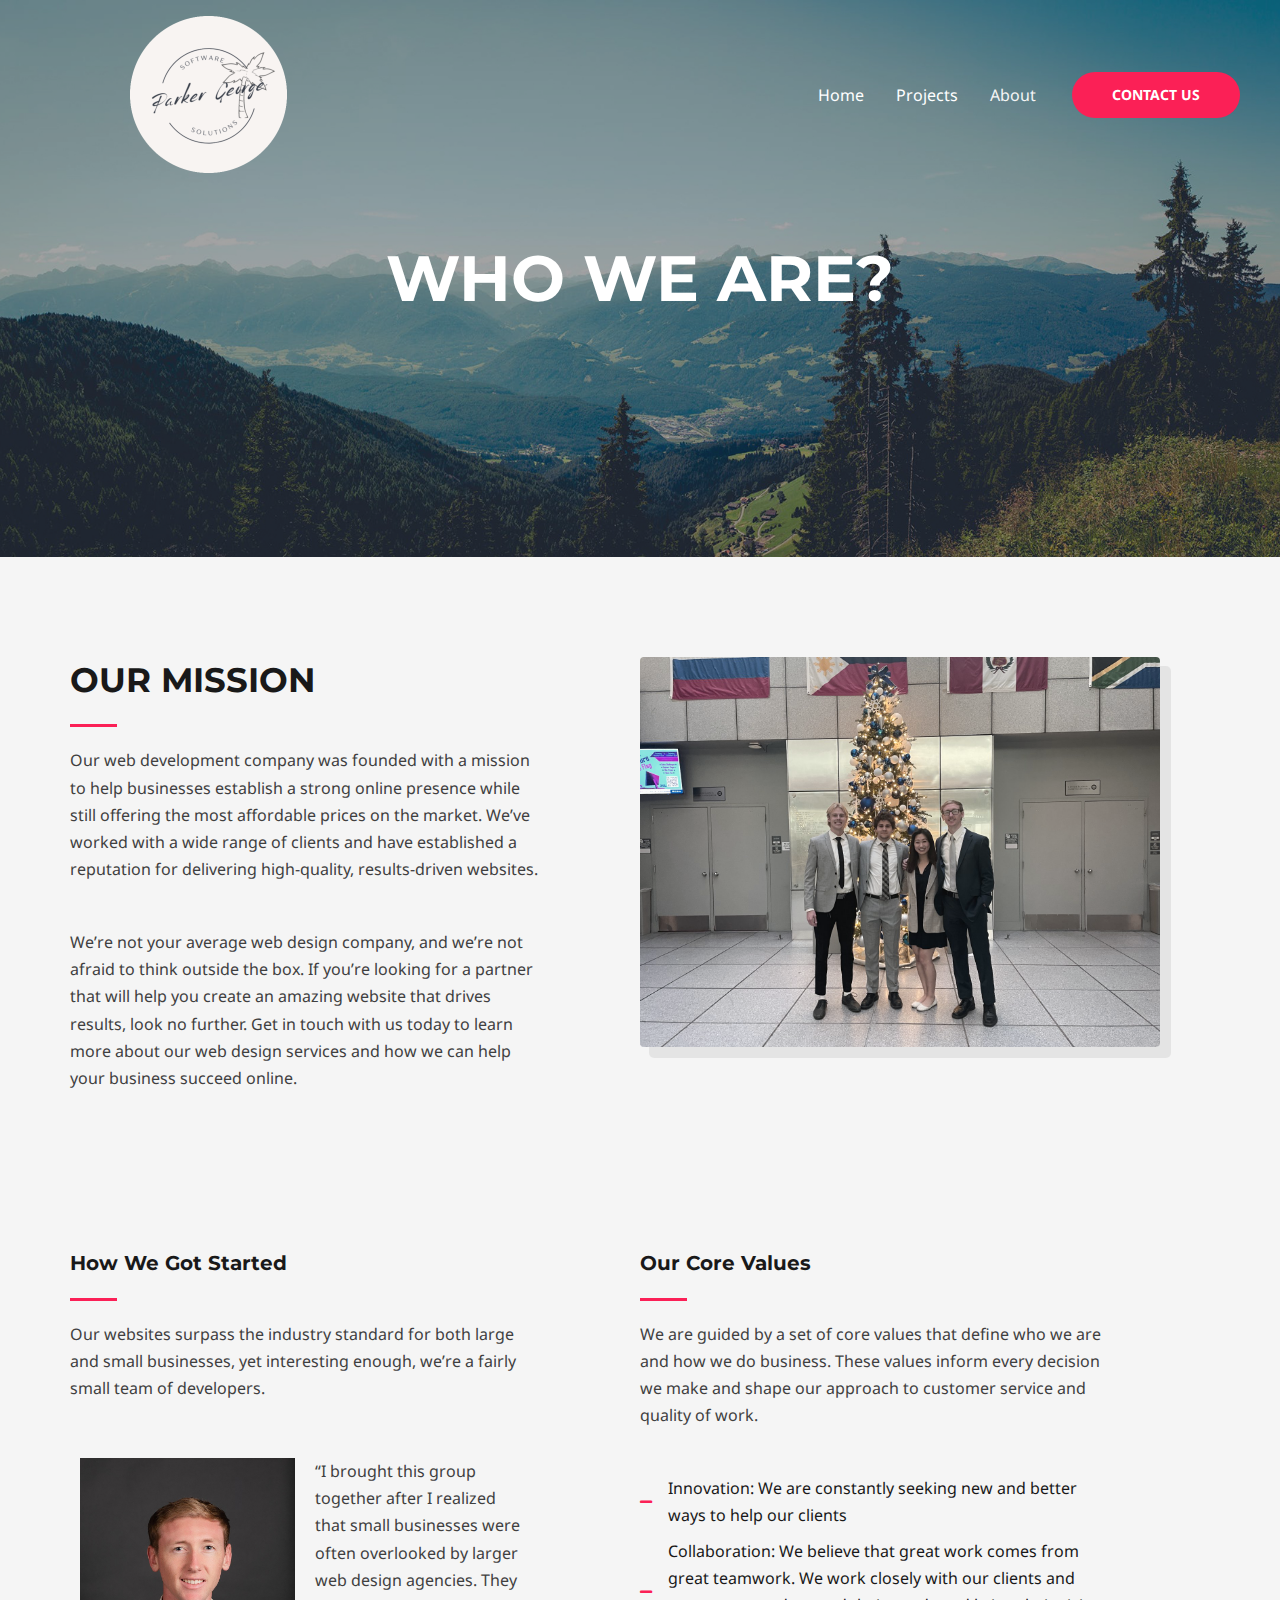
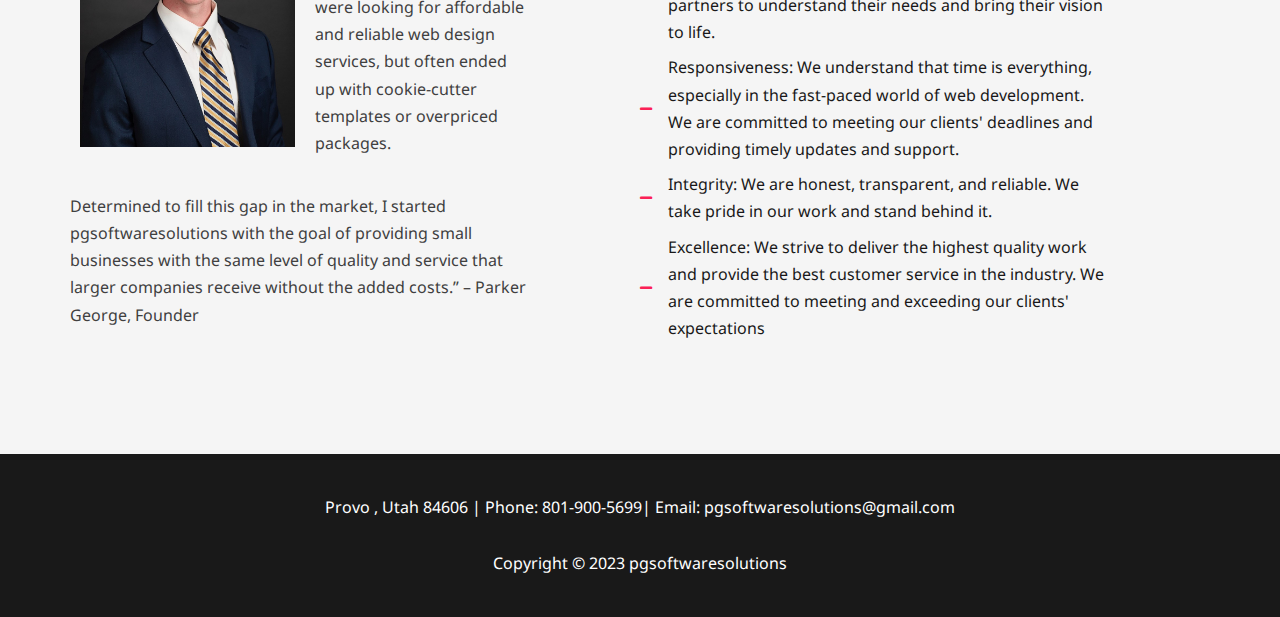
==== about/index.html @ 78add2cd "initial push" ====
<!DOCTYPE html>
<html lang="en-US">
<head>
<meta charset="UTF-8">
<meta name="viewport" content="width=device-width, initial-scale=1">
<link rel="profile" href="https://gmpg.org/xfn/11">

<title>About &#8211; pgsoftwaresolutions</title>
<meta name="robots" content="max-image-preview:large">
<link rel="dns-prefetch" href="//fonts.googleapis.com">
<link rel="alternate" type="application/rss+xml" title="pgsoftwaresolutions &raquo; Feed" href="./../feed/index.html">
<link rel="alternate" type="application/rss+xml" title="pgsoftwaresolutions &raquo; Comments Feed" href="./../comments/feed/index.html">
<script>
window._wpemojiSettings = {"baseUrl":"https:\/\/s.w.org\/images\/core\/emoji\/14.0.0\/72x72\/","ext":".png","svgUrl":"https:\/\/s.w.org\/images\/core\/emoji\/14.0.0\/svg\/","svgExt":".svg","source":{"concatemoji":".\/\/wp-includes\/js\/wp-emoji-release.min.js?ver=6.1.1"}};
/*! This file is auto-generated */
!function(e,a,t){var n,r,o,i=a.createElement("canvas"),p=i.getContext&&i.getContext("2d");function s(e,t){var a=String.fromCharCode,e=(p.clearRect(0,0,i.width,i.height),p.fillText(a.apply(this,e),0,0),i.toDataURL());return p.clearRect(0,0,i.width,i.height),p.fillText(a.apply(this,t),0,0),e===i.toDataURL()}function c(e){var t=a.createElement("script");t.src=e,t.defer=t.type="text/javascript",a.getElementsByTagName("head")[0].appendChild(t)}for(o=Array("flag","emoji"),t.supports={everything:!0,everythingExceptFlag:!0},r=0;r<o.length;r++)t.supports[o[r]]=function(e){if(p&&p.fillText)switch(p.textBaseline="top",p.font="600 32px Arial",e){case"flag":return s([127987,65039,8205,9895,65039],[127987,65039,8203,9895,65039])?!1:!s([55356,56826,55356,56819],[55356,56826,8203,55356,56819])&&!s([55356,57332,56128,56423,56128,56418,56128,56421,56128,56430,56128,56423,56128,56447],[55356,57332,8203,56128,56423,8203,56128,56418,8203,56128,56421,8203,56128,56430,8203,56128,56423,8203,56128,56447]);case"emoji":return!s([129777,127995,8205,129778,127999],[129777,127995,8203,129778,127999])}return!1}(o[r]),t.supports.everything=t.supports.everything&&t.supports[o[r]],"flag"!==o[r]&&(t.supports.everythingExceptFlag=t.supports.everythingExceptFlag&&t.supports[o[r]]);t.supports.everythingExceptFlag=t.supports.everythingExceptFlag&&!t.supports.flag,t.DOMReady=!1,t.readyCallback=function(){t.DOMReady=!0},t.supports.everything||(n=function(){t.readyCallback()},a.addEventListener?(a.addEventListener("DOMContentLoaded",n,!1),e.addEventListener("load",n,!1)):(e.attachEvent("onload",n),a.attachEvent("onreadystatechange",function(){"complete"===a.readyState&&t.readyCallback()})),(e=t.source||{}).concatemoji?c(e.concatemoji):e.wpemoji&&e.twemoji&&(c(e.twemoji),c(e.wpemoji)))}(window,document,window._wpemojiSettings);
</script>
<style>img.wp-smiley,
img.emoji {
	display: inline !important;
	border: none !important;
	box-shadow: none !important;
	height: 1em !important;
	width: 1em !important;
	margin: 0 0.07em !important;
	vertical-align: -0.1em !important;
	background: none !important;
	padding: 0 !important;
}</style>
	<link rel="stylesheet" id="astra-theme-css-css" href="./../wp-content/themes/astra/assets/css/minified/frontend.min.css?ver=4.0.2" media="all">
<style id="astra-theme-css-inline-css">.ast-no-sidebar .entry-content .alignfull {margin-left: calc( -50vw + 50%);margin-right: calc( -50vw + 50%);max-width: 100vw;width: 100vw;}.ast-no-sidebar .entry-content .alignwide {margin-left: calc(-41vw + 50%);margin-right: calc(-41vw + 50%);max-width: unset;width: unset;}.ast-no-sidebar .entry-content .alignfull .alignfull,.ast-no-sidebar .entry-content .alignfull .alignwide,.ast-no-sidebar .entry-content .alignwide .alignfull,.ast-no-sidebar .entry-content .alignwide .alignwide,.ast-no-sidebar .entry-content .wp-block-column .alignfull,.ast-no-sidebar .entry-content .wp-block-column .alignwide{width: 100%;margin-left: auto;margin-right: auto;}.wp-block-gallery,.blocks-gallery-grid {margin: 0;}.wp-block-separator {max-width: 100px;}.wp-block-separator.is-style-wide,.wp-block-separator.is-style-dots {max-width: none;}.entry-content .has-2-columns .wp-block-column:first-child {padding-right: 10px;}.entry-content .has-2-columns .wp-block-column:last-child {padding-left: 10px;}@media (max-width: 782px) {.entry-content .wp-block-columns .wp-block-column {flex-basis: 100%;}.entry-content .has-2-columns .wp-block-column:first-child {padding-right: 0;}.entry-content .has-2-columns .wp-block-column:last-child {padding-left: 0;}}body .entry-content .wp-block-latest-posts {margin-left: 0;}body .entry-content .wp-block-latest-posts li {list-style: none;}.ast-no-sidebar .ast-container .entry-content .wp-block-latest-posts {margin-left: 0;}.ast-header-break-point .entry-content .alignwide {margin-left: auto;margin-right: auto;}.entry-content .blocks-gallery-item img {margin-bottom: auto;}.wp-block-pullquote {border-top: 4px solid #555d66;border-bottom: 4px solid #555d66;color: #40464d;}:root{--ast-container-default-xlg-padding:6.67em;--ast-container-default-lg-padding:5.67em;--ast-container-default-slg-padding:4.34em;--ast-container-default-md-padding:3.34em;--ast-container-default-sm-padding:6.67em;--ast-container-default-xs-padding:2.4em;--ast-container-default-xxs-padding:1.4em;--ast-code-block-background:#EEEEEE;--ast-comment-inputs-background:#FAFAFA;}html{font-size:100%;}a,.page-title{color:var(--ast-global-color-0);}a:hover,a:focus{color:var(--ast-global-color-1);}body,button,input,select,textarea,.ast-button,.ast-custom-button{font-family:'Noto Sans',sans-serif;font-weight:400;font-size:16px;font-size:1rem;line-height:1.7em;}blockquote{color:var(--ast-global-color-3);}h1,.entry-content h1,h2,.entry-content h2,h3,.entry-content h3,h4,.entry-content h4,h5,.entry-content h5,h6,.entry-content h6,.site-title,.site-title a{font-family:'Montserrat',sans-serif;font-weight:700;}.site-title{font-size:22px;font-size:1.375rem;display:none;}header .custom-logo-link img{max-width:157px;}.astra-logo-svg{width:157px;}.site-header .site-description{font-size:15px;font-size:0.9375rem;display:none;}.entry-title{font-size:30px;font-size:1.875rem;}h1,.entry-content h1{font-size:64px;font-size:4rem;font-family:'Montserrat',sans-serif;text-transform:uppercase;}h2,.entry-content h2{font-size:34px;font-size:2.125rem;font-family:'Montserrat',sans-serif;line-height:1.4em;text-transform:uppercase;}h3,.entry-content h3{font-size:24px;font-size:1.5rem;font-family:'Montserrat',sans-serif;}h4,.entry-content h4{font-size:20px;font-size:1.25rem;font-family:'Montserrat',sans-serif;}h5,.entry-content h5{font-size:18px;font-size:1.125rem;font-family:'Montserrat',sans-serif;}h6,.entry-content h6{font-size:15px;font-size:0.9375rem;font-family:'Montserrat',sans-serif;}::selection{background-color:var(--ast-global-color-0);color:#ffffff;}body,h1,.entry-title a,.entry-content h1,h2,.entry-content h2,h3,.entry-content h3,h4,.entry-content h4,h5,.entry-content h5,h6,.entry-content h6{color:var(--ast-global-color-3);}.tagcloud a:hover,.tagcloud a:focus,.tagcloud a.current-item{color:#ffffff;border-color:var(--ast-global-color-0);background-color:var(--ast-global-color-0);}input:focus,input[type="text"]:focus,input[type="email"]:focus,input[type="url"]:focus,input[type="password"]:focus,input[type="reset"]:focus,input[type="search"]:focus,textarea:focus{border-color:var(--ast-global-color-0);}input[type="radio"]:checked,input[type=reset],input[type="checkbox"]:checked,input[type="checkbox"]:hover:checked,input[type="checkbox"]:focus:checked,input[type=range]::-webkit-slider-thumb{border-color:var(--ast-global-color-0);background-color:var(--ast-global-color-0);box-shadow:none;}.site-footer a:hover + .post-count,.site-footer a:focus + .post-count{background:var(--ast-global-color-0);border-color:var(--ast-global-color-0);}.single .nav-links .nav-previous,.single .nav-links .nav-next{color:var(--ast-global-color-0);}.entry-meta,.entry-meta *{line-height:1.45;color:var(--ast-global-color-0);}.entry-meta a:hover,.entry-meta a:hover *,.entry-meta a:focus,.entry-meta a:focus *,.page-links > .page-link,.page-links .page-link:hover,.post-navigation a:hover{color:var(--ast-global-color-1);}#cat option,.secondary .calendar_wrap thead a,.secondary .calendar_wrap thead a:visited{color:var(--ast-global-color-0);}.secondary .calendar_wrap #today,.ast-progress-val span{background:var(--ast-global-color-0);}.secondary a:hover + .post-count,.secondary a:focus + .post-count{background:var(--ast-global-color-0);border-color:var(--ast-global-color-0);}.calendar_wrap #today > a{color:#ffffff;}.page-links .page-link,.single .post-navigation a{color:var(--ast-global-color-0);}.widget-title{font-size:22px;font-size:1.375rem;color:var(--ast-global-color-3);}.site-logo-img img{ transition:all 0.2s linear;}.ast-page-builder-template .hentry {margin: 0;}.ast-page-builder-template .site-content > .ast-container {max-width: 100%;padding: 0;}.ast-page-builder-template .site-content #primary {padding: 0;margin: 0;}.ast-page-builder-template .no-results {text-align: center;margin: 4em auto;}.ast-page-builder-template .ast-pagination {padding: 2em;}.ast-page-builder-template .entry-header.ast-no-title.ast-no-thumbnail {margin-top: 0;}.ast-page-builder-template .entry-header.ast-header-without-markup {margin-top: 0;margin-bottom: 0;}.ast-page-builder-template .entry-header.ast-no-title.ast-no-meta {margin-bottom: 0;}.ast-page-builder-template.single .post-navigation {padding-bottom: 2em;}.ast-page-builder-template.single-post .site-content > .ast-container {max-width: 100%;}.ast-page-builder-template .entry-header {margin-top: 4em;margin-left: auto;margin-right: auto;padding-left: 20px;padding-right: 20px;}.single.ast-page-builder-template .entry-header {padding-left: 20px;padding-right: 20px;}.ast-page-builder-template .ast-archive-description {margin: 4em auto 0;padding-left: 20px;padding-right: 20px;}.ast-page-builder-template.ast-no-sidebar .entry-content .alignwide {margin-left: 0;margin-right: 0;}@media (max-width:921px){#ast-desktop-header{display:none;}}@media (min-width:921px){#ast-mobile-header{display:none;}}.wp-block-buttons.aligncenter{justify-content:center;}@media (max-width:782px){.entry-content .wp-block-columns .wp-block-column{margin-left:0px;}}.wp-block-image.aligncenter{margin-left:auto;margin-right:auto;}.wp-block-table.aligncenter{margin-left:auto;margin-right:auto;}@media (max-width:921px){.ast-separate-container #primary,.ast-separate-container #secondary{padding:1.5em 0;}#primary,#secondary{padding:1.5em 0;margin:0;}.ast-left-sidebar #content > .ast-container{display:flex;flex-direction:column-reverse;width:100%;}.ast-separate-container .ast-article-post,.ast-separate-container .ast-article-single{padding:1.5em 2.14em;}.ast-author-box img.avatar{margin:20px 0 0 0;}}@media (min-width:922px){.ast-separate-container.ast-right-sidebar #primary,.ast-separate-container.ast-left-sidebar #primary{border:0;}.search-no-results.ast-separate-container #primary{margin-bottom:4em;}}.elementor-button-wrapper .elementor-button{border-style:solid;text-decoration:none;border-top-width:0;border-right-width:0;border-left-width:0;border-bottom-width:0;}body .elementor-button.elementor-size-sm,body .elementor-button.elementor-size-xs,body .elementor-button.elementor-size-md,body .elementor-button.elementor-size-lg,body .elementor-button.elementor-size-xl,body .elementor-button{border-radius:30px;padding-top:17px;padding-right:40px;padding-bottom:17px;padding-left:40px;}.elementor-button-wrapper .elementor-button{border-color:var(--ast-global-color-0);background-color:var(--ast-global-color-0);}.elementor-button-wrapper .elementor-button:hover,.elementor-button-wrapper .elementor-button:focus{color:#ffffff;background-color:var(--ast-global-color-1);border-color:var(--ast-global-color-1);}.wp-block-button .wp-block-button__link ,.elementor-button-wrapper .elementor-button,.elementor-button-wrapper .elementor-button:visited{color:#ffffff;}.elementor-button-wrapper .elementor-button{font-weight:700;font-size:14px;font-size:0.875rem;line-height:1em;text-transform:uppercase;}body .elementor-button.elementor-size-sm,body .elementor-button.elementor-size-xs,body .elementor-button.elementor-size-md,body .elementor-button.elementor-size-lg,body .elementor-button.elementor-size-xl,body .elementor-button{font-size:14px;font-size:0.875rem;}.wp-block-button .wp-block-button__link:hover,.wp-block-button .wp-block-button__link:focus{color:#ffffff;background-color:var(--ast-global-color-1);border-color:var(--ast-global-color-1);}.elementor-widget-heading h2.elementor-heading-title{line-height:1.4em;}.wp-block-button .wp-block-button__link{border-top-width:0;border-right-width:0;border-left-width:0;border-bottom-width:0;border-color:var(--ast-global-color-0);background-color:var(--ast-global-color-0);color:#ffffff;font-family:inherit;font-weight:700;line-height:1em;text-transform:uppercase;font-size:14px;font-size:0.875rem;border-radius:30px;padding-top:17px;padding-right:40px;padding-bottom:17px;padding-left:40px;}.menu-toggle,button,.ast-button,.ast-custom-button,.button,input#submit,input[type="button"],input[type="submit"],input[type="reset"]{border-style:solid;border-top-width:0;border-right-width:0;border-left-width:0;border-bottom-width:0;color:#ffffff;border-color:var(--ast-global-color-0);background-color:var(--ast-global-color-0);border-radius:30px;padding-top:17px;padding-right:40px;padding-bottom:17px;padding-left:40px;font-family:inherit;font-weight:700;font-size:14px;font-size:0.875rem;line-height:1em;text-transform:uppercase;}button:focus,.menu-toggle:hover,button:hover,.ast-button:hover,.ast-custom-button:hover .button:hover,.ast-custom-button:hover ,input[type=reset]:hover,input[type=reset]:focus,input#submit:hover,input#submit:focus,input[type="button"]:hover,input[type="button"]:focus,input[type="submit"]:hover,input[type="submit"]:focus{color:#ffffff;background-color:var(--ast-global-color-1);border-color:var(--ast-global-color-1);}@media (min-width:544px){.ast-container{max-width:100%;}}@media (max-width:544px){.ast-separate-container .ast-article-post,.ast-separate-container .ast-article-single,.ast-separate-container .comments-title,.ast-separate-container .ast-archive-description{padding:1.5em 1em;}.ast-separate-container #content .ast-container{padding-left:0.54em;padding-right:0.54em;}.ast-separate-container .ast-comment-list li.depth-1{padding:1.5em 1em;margin-bottom:1.5em;}.ast-separate-container .ast-comment-list .bypostauthor{padding:.5em;}.ast-search-menu-icon.ast-dropdown-active .search-field{width:170px;}}@media (max-width:921px){.ast-mobile-header-stack .main-header-bar .ast-search-menu-icon{display:inline-block;}.ast-header-break-point.ast-header-custom-item-outside .ast-mobile-header-stack .main-header-bar .ast-search-icon{margin:0;}.ast-comment-avatar-wrap img{max-width:2.5em;}.ast-separate-container .ast-comment-list li.depth-1{padding:1.5em 2.14em;}.ast-separate-container .comment-respond{padding:2em 2.14em;}.ast-comment-meta{padding:0 1.8888em 1.3333em;}}body,.ast-separate-container{background-color:var(--ast-global-color-4);;background-image:none;;}.ast-no-sidebar.ast-separate-container .entry-content .alignfull {margin-left: -6.67em;margin-right: -6.67em;width: auto;}@media (max-width: 1200px) {.ast-no-sidebar.ast-separate-container .entry-content .alignfull {margin-left: -2.4em;margin-right: -2.4em;}}@media (max-width: 768px) {.ast-no-sidebar.ast-separate-container .entry-content .alignfull {margin-left: -2.14em;margin-right: -2.14em;}}@media (max-width: 544px) {.ast-no-sidebar.ast-separate-container .entry-content .alignfull {margin-left: -1em;margin-right: -1em;}}.ast-no-sidebar.ast-separate-container .entry-content .alignwide {margin-left: -20px;margin-right: -20px;}.ast-no-sidebar.ast-separate-container .entry-content .wp-block-column .alignfull,.ast-no-sidebar.ast-separate-container .entry-content .wp-block-column .alignwide {margin-left: auto;margin-right: auto;width: 100%;}@media (max-width:921px){.site-title{display:none;}.site-header .site-description{display:none;}.entry-title{font-size:30px;}h1,.entry-content h1{font-size:44px;}h2,.entry-content h2{font-size:32px;}h3,.entry-content h3{font-size:20px;}.astra-logo-svg{width:100px;}header .custom-logo-link img,.ast-header-break-point .site-logo-img .custom-mobile-logo-link img{max-width:100px;}}@media (max-width:544px){.widget-title{font-size:21px;font-size:1.4rem;}body,button,input,select,textarea,.ast-button,.ast-custom-button{font-size:15px;font-size:0.9375rem;}#secondary,#secondary button,#secondary input,#secondary select,#secondary textarea{font-size:15px;font-size:0.9375rem;}.site-title{font-size:20px;font-size:1.25rem;display:none;}.site-header .site-description{font-size:14px;font-size:0.875rem;display:none;}.entry-title{font-size:30px;}h1,.entry-content h1{font-size:30px;}h2,.entry-content h2{font-size:24px;}h3,.entry-content h3{font-size:20px;}h4,.entry-content h4{font-size:19px;font-size:1.1875rem;}h5,.entry-content h5{font-size:16px;font-size:1rem;}h6,.entry-content h6{font-size:15px;font-size:0.9375rem;}header .custom-logo-link img,.ast-header-break-point .site-branding img,.ast-header-break-point .custom-logo-link img{max-width:60px;}.astra-logo-svg{width:60px;}.ast-header-break-point .site-logo-img .custom-mobile-logo-link img{max-width:60px;}}@media (max-width:921px){html{font-size:91.2%;}}@media (max-width:544px){html{font-size:100%;}}@media (min-width:922px){.ast-container{max-width:1240px;}}@font-face {font-family: "Astra";src: url(./../wp-content/themes/astra/assets/fonts/astra.woff) format("woff"),url(./../wp-content/themes/astra/assets/fonts/astra.ttf) format("truetype"),url(./../wp-content/themes/astra/assets/fonts/astra.svg#astra) format("svg");font-weight: normal;font-style: normal;font-display: fallback;}@media (min-width:922px){.main-header-menu .sub-menu .menu-item.ast-left-align-sub-menu:hover > .sub-menu,.main-header-menu .sub-menu .menu-item.ast-left-align-sub-menu.focus > .sub-menu{margin-left:-0px;}}.ast-theme-transparent-header [data-section="section-header-mobile-trigger"] .ast-button-wrap .ast-mobile-menu-trigger-fill,.ast-theme-transparent-header [data-section="section-header-mobile-trigger"] .ast-button-wrap .ast-mobile-menu-trigger-minimal{border:none;}.astra-icon-down_arrow::after {content: "\e900";font-family: Astra;}.astra-icon-close::after {content: "\e5cd";font-family: Astra;}.astra-icon-drag_handle::after {content: "\e25d";font-family: Astra;}.astra-icon-format_align_justify::after {content: "\e235";font-family: Astra;}.astra-icon-menu::after {content: "\e5d2";font-family: Astra;}.astra-icon-reorder::after {content: "\e8fe";font-family: Astra;}.astra-icon-search::after {content: "\e8b6";font-family: Astra;}.astra-icon-zoom_in::after {content: "\e56b";font-family: Astra;}.astra-icon-check-circle::after {content: "\e901";font-family: Astra;}.astra-icon-shopping-cart::after {content: "\f07a";font-family: Astra;}.astra-icon-shopping-bag::after {content: "\f290";font-family: Astra;}.astra-icon-shopping-basket::after {content: "\f291";font-family: Astra;}.astra-icon-circle-o::after {content: "\e903";font-family: Astra;}.astra-icon-certificate::after {content: "\e902";font-family: Astra;}blockquote {padding: 1.2em;}:root .has-ast-global-color-0-color{color:var(--ast-global-color-0);}:root .has-ast-global-color-0-background-color{background-color:var(--ast-global-color-0);}:root .wp-block-button .has-ast-global-color-0-color{color:var(--ast-global-color-0);}:root .wp-block-button .has-ast-global-color-0-background-color{background-color:var(--ast-global-color-0);}:root .has-ast-global-color-1-color{color:var(--ast-global-color-1);}:root .has-ast-global-color-1-background-color{background-color:var(--ast-global-color-1);}:root .wp-block-button .has-ast-global-color-1-color{color:var(--ast-global-color-1);}:root .wp-block-button .has-ast-global-color-1-background-color{background-color:var(--ast-global-color-1);}:root .has-ast-global-color-2-color{color:var(--ast-global-color-2);}:root .has-ast-global-color-2-background-color{background-color:var(--ast-global-color-2);}:root .wp-block-button .has-ast-global-color-2-color{color:var(--ast-global-color-2);}:root .wp-block-button .has-ast-global-color-2-background-color{background-color:var(--ast-global-color-2);}:root .has-ast-global-color-3-color{color:var(--ast-global-color-3);}:root .has-ast-global-color-3-background-color{background-color:var(--ast-global-color-3);}:root .wp-block-button .has-ast-global-color-3-color{color:var(--ast-global-color-3);}:root .wp-block-button .has-ast-global-color-3-background-color{background-color:var(--ast-global-color-3);}:root .has-ast-global-color-4-color{color:var(--ast-global-color-4);}:root .has-ast-global-color-4-background-color{background-color:var(--ast-global-color-4);}:root .wp-block-button .has-ast-global-color-4-color{color:var(--ast-global-color-4);}:root .wp-block-button .has-ast-global-color-4-background-color{background-color:var(--ast-global-color-4);}:root .has-ast-global-color-5-color{color:var(--ast-global-color-5);}:root .has-ast-global-color-5-background-color{background-color:var(--ast-global-color-5);}:root .wp-block-button .has-ast-global-color-5-color{color:var(--ast-global-color-5);}:root .wp-block-button .has-ast-global-color-5-background-color{background-color:var(--ast-global-color-5);}:root .has-ast-global-color-6-color{color:var(--ast-global-color-6);}:root .has-ast-global-color-6-background-color{background-color:var(--ast-global-color-6);}:root .wp-block-button .has-ast-global-color-6-color{color:var(--ast-global-color-6);}:root .wp-block-button .has-ast-global-color-6-background-color{background-color:var(--ast-global-color-6);}:root .has-ast-global-color-7-color{color:var(--ast-global-color-7);}:root .has-ast-global-color-7-background-color{background-color:var(--ast-global-color-7);}:root .wp-block-button .has-ast-global-color-7-color{color:var(--ast-global-color-7);}:root .wp-block-button .has-ast-global-color-7-background-color{background-color:var(--ast-global-color-7);}:root .has-ast-global-color-8-color{color:var(--ast-global-color-8);}:root .has-ast-global-color-8-background-color{background-color:var(--ast-global-color-8);}:root .wp-block-button .has-ast-global-color-8-color{color:var(--ast-global-color-8);}:root .wp-block-button .has-ast-global-color-8-background-color{background-color:var(--ast-global-color-8);}:root{--ast-global-color-0:#fb2056;--ast-global-color-1:#da1c4b;--ast-global-color-2:#191919;--ast-global-color-3:#404040;--ast-global-color-4:#f5f5f5;--ast-global-color-5:#ffffff;--ast-global-color-6:#ececec;--ast-global-color-7:#313131;--ast-global-color-8:#000000;}:root {--ast-border-color : #dddddd;}.ast-single-entry-banner {-js-display: flex;display: flex;flex-direction: column;justify-content: center;text-align: center;position: relative;background: #eeeeee;}.ast-single-entry-banner[data-banner-layout="layout-1"] {max-width: 1200px;background: inherit;padding: 20px 0;}.ast-single-entry-banner[data-banner-width-type="custom"] {margin: 0 auto;width: 100%;}.ast-single-entry-banner + .site-content .entry-header {margin-bottom: 0;}header.entry-header .entry-title{font-size:30px;font-size:1.875rem;}header.entry-header > *:not(:last-child){margin-bottom:10px;}.ast-archive-entry-banner {-js-display: flex;display: flex;flex-direction: column;justify-content: center;text-align: center;position: relative;background: #eeeeee;}.ast-archive-entry-banner[data-banner-width-type="custom"] {margin: 0 auto;width: 100%;}.ast-archive-entry-banner[data-banner-layout="layout-1"] {background: inherit;padding: 20px 0;text-align: left;}body.archive .ast-archive-description{max-width:1200px;width:100%;text-align:left;padding-top:3em;padding-right:3em;padding-bottom:3em;padding-left:3em;}body.archive .ast-archive-description .ast-archive-title,body.archive .ast-archive-description .ast-archive-title *{font-size:40px;font-size:2.5rem;}body.archive .ast-archive-description > *:not(:last-child){margin-bottom:10px;}@media (max-width:921px){body.archive .ast-archive-description{text-align:left;}}@media (max-width:544px){body.archive .ast-archive-description{text-align:left;}}.ast-theme-transparent-header #masthead .site-logo-img .transparent-custom-logo .astra-logo-svg{width:120px;}.ast-theme-transparent-header #masthead .site-logo-img .transparent-custom-logo img{ max-width:120px;}@media (max-width:921px){.ast-theme-transparent-header #masthead .site-logo-img .transparent-custom-logo .astra-logo-svg{width:120px;}.ast-theme-transparent-header #masthead .site-logo-img .transparent-custom-logo img{ max-width:120px;}}@media (max-width:543px){.ast-theme-transparent-header #masthead .site-logo-img .transparent-custom-logo .astra-logo-svg{width:100px;}.ast-theme-transparent-header #masthead .site-logo-img .transparent-custom-logo img{ max-width:100px;}}@media (min-width:921px){.ast-theme-transparent-header #masthead{position:absolute;left:0;right:0;}.ast-theme-transparent-header .main-header-bar,.ast-theme-transparent-header.ast-header-break-point .main-header-bar{background:none;}body.elementor-editor-active.ast-theme-transparent-header #masthead,.fl-builder-edit .ast-theme-transparent-header #masthead,body.vc_editor.ast-theme-transparent-header #masthead,body.brz-ed.ast-theme-transparent-header #masthead{z-index:0;}.ast-header-break-point.ast-replace-site-logo-transparent.ast-theme-transparent-header .custom-mobile-logo-link{display:none;}.ast-header-break-point.ast-replace-site-logo-transparent.ast-theme-transparent-header .transparent-custom-logo{display:inline-block;}.ast-theme-transparent-header .ast-above-header,.ast-theme-transparent-header .ast-above-header.ast-above-header-bar{background-image:none;background-color:transparent;}.ast-theme-transparent-header .ast-below-header{background-image:none;background-color:transparent;}}.ast-theme-transparent-header .site-title a,.ast-theme-transparent-header .site-title a:focus,.ast-theme-transparent-header .site-title a:hover,.ast-theme-transparent-header .site-title a:visited{color:var(--ast-global-color-4);}.ast-theme-transparent-header .site-header .site-description{color:var(--ast-global-color-4);}.ast-theme-transparent-header .ast-builder-menu .main-header-menu,.ast-theme-transparent-header .ast-builder-menu .main-header-menu .sub-menu,.ast-theme-transparent-header .ast-builder-menu .main-header-menu,.ast-theme-transparent-header.ast-header-break-point .ast-builder-menu .main-header-bar-wrap .main-header-menu,.ast-flyout-menu-enable.ast-header-break-point.ast-theme-transparent-header .main-header-bar-navigation .site-navigation,.ast-fullscreen-menu-enable.ast-header-break-point.ast-theme-transparent-header .main-header-bar-navigation .site-navigation,.ast-flyout-above-menu-enable.ast-header-break-point.ast-theme-transparent-header .ast-above-header-navigation-wrap .ast-above-header-navigation,.ast-flyout-below-menu-enable.ast-header-break-point.ast-theme-transparent-header .ast-below-header-navigation-wrap .ast-below-header-actual-nav,.ast-fullscreen-above-menu-enable.ast-header-break-point.ast-theme-transparent-header .ast-above-header-navigation-wrap,.ast-fullscreen-below-menu-enable.ast-header-break-point.ast-theme-transparent-header .ast-below-header-navigation-wrap,.ast-theme-transparent-header .main-header-menu .menu-link{background-color:rgba(255,255,255,0);}.ast-theme-transparent-header .ast-builder-menu .main-header-menu,.ast-theme-transparent-header .ast-builder-menu .main-header-menu .menu-link,.ast-theme-transparent-header [CLASS*="ast-builder-menu-"] .main-header-menu .menu-item > .menu-link,.ast-theme-transparent-header .ast-masthead-custom-menu-items,.ast-theme-transparent-header .ast-masthead-custom-menu-items a,.ast-theme-transparent-header .ast-builder-menu .main-header-menu .menu-item > .ast-menu-toggle,.ast-theme-transparent-header .ast-builder-menu .main-header-menu .menu-item > .ast-menu-toggle,.ast-theme-transparent-header .ast-above-header-navigation a,.ast-header-break-point.ast-theme-transparent-header .ast-above-header-navigation a,.ast-header-break-point.ast-theme-transparent-header .ast-above-header-navigation > ul.ast-above-header-menu > .menu-item-has-children:not(.current-menu-item) > .ast-menu-toggle,.ast-theme-transparent-header .ast-below-header-menu,.ast-theme-transparent-header .ast-below-header-menu a,.ast-header-break-point.ast-theme-transparent-header .ast-below-header-menu a,.ast-header-break-point.ast-theme-transparent-header .ast-below-header-menu,.ast-theme-transparent-header .main-header-menu .menu-link{color:var(--ast-global-color-5);}.ast-theme-transparent-header .ast-builder-menu .main-header-menu .menu-item:hover > .menu-link,.ast-theme-transparent-header .ast-builder-menu .main-header-menu .menu-item:hover > .ast-menu-toggle,.ast-theme-transparent-header .ast-builder-menu .main-header-menu .ast-masthead-custom-menu-items a:hover,.ast-theme-transparent-header .ast-builder-menu .main-header-menu .focus > .menu-link,.ast-theme-transparent-header .ast-builder-menu .main-header-menu .focus > .ast-menu-toggle,.ast-theme-transparent-header .ast-builder-menu .main-header-menu .current-menu-item > .menu-link,.ast-theme-transparent-header .ast-builder-menu .main-header-menu .current-menu-ancestor > .menu-link,.ast-theme-transparent-header .ast-builder-menu .main-header-menu .current-menu-item > .ast-menu-toggle,.ast-theme-transparent-header .ast-builder-menu .main-header-menu .current-menu-ancestor > .ast-menu-toggle,.ast-theme-transparent-header [CLASS*="ast-builder-menu-"] .main-header-menu .current-menu-item > .menu-link,.ast-theme-transparent-header [CLASS*="ast-builder-menu-"] .main-header-menu .current-menu-ancestor > .menu-link,.ast-theme-transparent-header [CLASS*="ast-builder-menu-"] .main-header-menu .current-menu-item > .ast-menu-toggle,.ast-theme-transparent-header [CLASS*="ast-builder-menu-"] .main-header-menu .current-menu-ancestor > .ast-menu-toggle,.ast-theme-transparent-header .main-header-menu .menu-item:hover > .menu-link,.ast-theme-transparent-header .main-header-menu .current-menu-item > .menu-link,.ast-theme-transparent-header .main-header-menu .current-menu-ancestor > .menu-link{color:var(--ast-global-color-4);}@media (max-width:921px){.ast-theme-transparent-header #masthead{position:absolute;left:0;right:0;}.ast-theme-transparent-header .main-header-bar,.ast-theme-transparent-header.ast-header-break-point .main-header-bar{background:none;}body.elementor-editor-active.ast-theme-transparent-header #masthead,.fl-builder-edit .ast-theme-transparent-header #masthead,body.vc_editor.ast-theme-transparent-header #masthead,body.brz-ed.ast-theme-transparent-header #masthead{z-index:0;}.ast-header-break-point.ast-replace-site-logo-transparent.ast-theme-transparent-header .custom-mobile-logo-link{display:none;}.ast-header-break-point.ast-replace-site-logo-transparent.ast-theme-transparent-header .transparent-custom-logo{display:inline-block;}.ast-theme-transparent-header .ast-above-header,.ast-theme-transparent-header .ast-above-header.ast-above-header-bar{background-image:none;background-color:transparent;}.ast-theme-transparent-header .ast-below-header{background-image:none;background-color:transparent;}}@media (max-width:921px){.ast-theme-transparent-header .main-header-bar,.ast-theme-transparent-header.ast-header-break-point .main-header-bar-wrap .main-header-menu,.ast-theme-transparent-header.ast-header-break-point .main-header-bar-wrap .main-header-bar,.ast-theme-transparent-header.ast-header-break-point .ast-mobile-header-wrap .main-header-bar{background-color:rgba(0,0,0,0);}.ast-theme-transparent-header .main-header-bar .ast-search-menu-icon form{background-color:rgba(0,0,0,0);}.ast-theme-transparent-header .ast-above-header,.ast-theme-transparent-header .ast-above-header.ast-above-header-bar,.ast-theme-transparent-header .ast-below-header,.ast-header-break-point.ast-theme-transparent-header .ast-above-header,.ast-header-break-point.ast-theme-transparent-header .ast-below-header{background-color:rgba(0,0,0,0);}.ast-theme-transparent-header .site-title a,.ast-theme-transparent-header .site-title a:focus,.ast-theme-transparent-header .site-title a:hover,.ast-theme-transparent-header .site-title a:visited,.ast-theme-transparent-header .ast-builder-layout-element .ast-site-identity .site-title a,.ast-theme-transparent-header .ast-builder-layout-element .ast-site-identity .site-title a:hover,.ast-theme-transparent-header .ast-builder-layout-element .ast-site-identity .site-title a:focus,.ast-theme-transparent-header .ast-builder-layout-element .ast-site-identity .site-title a:visited{color:#ffffff;}.ast-theme-transparent-header .site-header .site-description{color:#ffffff;}.ast-theme-transparent-header.ast-header-break-point .ast-builder-menu .main-header-menu,.ast-theme-transparent-header.ast-header-break-point .ast-builder-menu.main-header-menu .sub-menu,.ast-theme-transparent-header.ast-header-break-point .ast-builder-menu.main-header-menu,.ast-theme-transparent-header.ast-header-break-point .ast-builder-menu .main-header-bar-wrap .main-header-menu,.ast-flyout-menu-enable.ast-header-break-point.ast-theme-transparent-header .main-header-bar-navigation .site-navigation,.ast-fullscreen-menu-enable.ast-header-break-point.ast-theme-transparent-header .main-header-bar-navigation .site-navigation,.ast-flyout-above-menu-enable.ast-header-break-point.ast-theme-transparent-header .ast-above-header-navigation-wrap .ast-above-header-navigation,.ast-flyout-below-menu-enable.ast-header-break-point.ast-theme-transparent-header .ast-below-header-navigation-wrap .ast-below-header-actual-nav,.ast-fullscreen-above-menu-enable.ast-header-break-point.ast-theme-transparent-header .ast-above-header-navigation-wrap,.ast-fullscreen-below-menu-enable.ast-header-break-point.ast-theme-transparent-header .ast-below-header-navigation-wrap,.ast-theme-transparent-header .main-header-menu .menu-link{background-color:#ffffff;}.ast-theme-transparent-header .ast-builder-menu .main-header-menu,.ast-theme-transparent-header .ast-builder-menu .main-header-menu .menu-link,.ast-theme-transparent-header [CLASS*="ast-builder-menu-"] .main-header-menu .menu-item > .menu-link,.ast-theme-transparent-header .ast-masthead-custom-menu-items,.ast-theme-transparent-header .ast-masthead-custom-menu-items a,.ast-theme-transparent-header .ast-builder-menu .main-header-menu .menu-item > .ast-menu-toggle,.ast-theme-transparent-header .ast-builder-menu .main-header-menu .menu-item > .ast-menu-toggle,.ast-theme-transparent-header .main-header-menu .menu-link{color:var(--ast-global-color-3);}.ast-theme-transparent-header .ast-builder-menu .main-header-menu .menu-item:hover > .menu-link,.ast-theme-transparent-header .ast-builder-menu .main-header-menu .menu-item:hover > .ast-menu-toggle,.ast-theme-transparent-header .ast-builder-menu .main-header-menu .ast-masthead-custom-menu-items a:hover,.ast-theme-transparent-header .ast-builder-menu .main-header-menu .focus > .menu-link,.ast-theme-transparent-header .ast-builder-menu .main-header-menu .focus > .ast-menu-toggle,.ast-theme-transparent-header .ast-builder-menu .main-header-menu .current-menu-item > .menu-link,.ast-theme-transparent-header .ast-builder-menu .main-header-menu .current-menu-ancestor > .menu-link,.ast-theme-transparent-header .ast-builder-menu .main-header-menu .current-menu-item > .ast-menu-toggle,.ast-theme-transparent-header .ast-builder-menu .main-header-menu .current-menu-ancestor > .ast-menu-toggle,.ast-theme-transparent-header [CLASS*="ast-builder-menu-"] .main-header-menu .current-menu-item > .menu-link,.ast-theme-transparent-header [CLASS*="ast-builder-menu-"] .main-header-menu .current-menu-ancestor > .menu-link,.ast-theme-transparent-header [CLASS*="ast-builder-menu-"] .main-header-menu .current-menu-item > .ast-menu-toggle,.ast-theme-transparent-header [CLASS*="ast-builder-menu-"] .main-header-menu .current-menu-ancestor > .ast-menu-toggle,.ast-theme-transparent-header .main-header-menu .menu-item:hover > .menu-link,.ast-theme-transparent-header .main-header-menu .current-menu-item > .menu-link,.ast-theme-transparent-header .main-header-menu .current-menu-ancestor > .menu-link{color:var(--ast-global-color-1);}}@media (max-width:544px){.ast-theme-transparent-header .main-header-bar,.ast-theme-transparent-header.ast-header-break-point .main-header-bar-wrap .main-header-menu,.ast-theme-transparent-header.ast-header-break-point .main-header-bar-wrap .main-header-bar,.ast-theme-transparent-header.ast-header-break-point .ast-mobile-header-wrap .main-header-bar{background-color:rgba(0,0,0,0);}.ast-theme-transparent-header .main-header-bar .ast-search-menu-icon form{background-color:rgba(0,0,0,0);}.ast-theme-transparent-header .ast-above-header,.ast-theme-transparent-header .ast-above-header.ast-above-header-bar,.ast-theme-transparent-header .ast-below-header,.ast-header-break-point.ast-theme-transparent-header .ast-above-header,.ast-header-break-point.ast-theme-transparent-header .ast-below-header{background-color:rgba(0,0,0,0);}.ast-theme-transparent-header.ast-header-break-point .ast-builder-menu .main-header-menu,.ast-theme-transparent-header.ast-header-break-point .ast-builder-menu.main-header-menu .sub-menu,.ast-theme-transparent-header.ast-header-break-point .ast-builder-menu.main-header-menu,.ast-theme-transparent-header.ast-header-break-point .ast-builder-menu .main-header-bar-wrap .main-header-menu,.ast-flyout-menu-enable.ast-header-break-point.ast-theme-transparent-header .main-header-bar-navigation .site-navigation,.ast-fullscreen-menu-enable.ast-header-break-point.ast-theme-transparent-header .main-header-bar-navigation .site-navigation,.ast-flyout-above-menu-enable.ast-header-break-point.ast-theme-transparent-header .ast-above-header-navigation-wrap .ast-above-header-navigation,.ast-flyout-below-menu-enable.ast-header-break-point.ast-theme-transparent-header .ast-below-header-navigation-wrap .ast-below-header-actual-nav,.ast-fullscreen-above-menu-enable.ast-header-break-point.ast-theme-transparent-header .ast-above-header-navigation-wrap,.ast-fullscreen-below-menu-enable.ast-header-break-point.ast-theme-transparent-header .ast-below-header-navigation-wrap,.ast-theme-transparent-header .main-header-menu .menu-link{background-color:#ffffff;}.ast-theme-transparent-header .ast-builder-menu .main-header-menu,.ast-theme-transparent-header .ast-builder-menu .main-header-menu .menu-item > .menu-link,.ast-theme-transparent-header .ast-builder-menu .main-header-menu .menu-link,.ast-theme-transparent-header .ast-masthead-custom-menu-items,.ast-theme-transparent-header .ast-masthead-custom-menu-items a,.ast-theme-transparent-header .ast-builder-menu .main-header-menu .menu-item > .ast-menu-toggle,.ast-theme-transparent-header .ast-builder-menu .main-header-menu .menu-item > .ast-menu-toggle,.ast-theme-transparent-header .main-header-menu .menu-link{color:var(--ast-global-color-3);}.ast-theme-transparent-header .ast-builder-menu .main-header-menu .menu-item:hover > .menu-link,.ast-theme-transparent-header .ast-builder-menu .main-header-menu .menu-item:hover > .ast-menu-toggle,.ast-theme-transparent-header .ast-builder-menu .main-header-menu .ast-masthead-custom-menu-items a:hover,.ast-theme-transparent-header .ast-builder-menu .main-header-menu .focus > .menu-link,.ast-theme-transparent-header .ast-builder-menu .main-header-menu .focus > .ast-menu-toggle,.ast-theme-transparent-header .ast-builder-menu .main-header-menu .current-menu-item > .menu-link,.ast-theme-transparent-header .ast-builder-menu .main-header-menu .current-menu-ancestor > .menu-link,.ast-theme-transparent-header .ast-builder-menu .main-header-menu .current-menu-item > .ast-menu-toggle,.ast-theme-transparent-header .ast-builder-menu .main-header-menu .current-menu-ancestor > .ast-menu-toggle,.ast-theme-transparent-header [CLASS*="ast-builder-menu-"] .main-header-menu .current-menu-item > .menu-link,.ast-theme-transparent-header [CLASS*="ast-builder-menu-"] .main-header-menu .current-menu-ancestor > .menu-link,.ast-theme-transparent-header [CLASS*="ast-builder-menu-"] .main-header-menu .current-menu-item > .ast-menu-toggle,.ast-theme-transparent-header [CLASS*="ast-builder-menu-"] .main-header-menu .current-menu-ancestor > .ast-menu-toggle,.ast-theme-transparent-header .main-header-menu .menu-item:hover > .menu-link,.ast-theme-transparent-header .main-header-menu .current-menu-item > .menu-link,.ast-theme-transparent-header .main-header-menu .current-menu-ancestor > .menu-link{color:var(--ast-global-color-1);}}.ast-theme-transparent-header #ast-desktop-header > [CLASS*="-header-wrap"]:nth-last-child(2) > [CLASS*="-header-bar"],.ast-theme-transparent-header.ast-header-break-point #ast-mobile-header > [CLASS*="-header-wrap"]:nth-last-child(2) > [CLASS*="-header-bar"]{border-bottom-width:0px;border-bottom-style:solid;border-bottom-color:#ffffff;}.ast-breadcrumbs .trail-browse,.ast-breadcrumbs .trail-items,.ast-breadcrumbs .trail-items li{display:inline-block;margin:0;padding:0;border:none;background:inherit;text-indent:0;}.ast-breadcrumbs .trail-browse{font-size:inherit;font-style:inherit;font-weight:inherit;color:inherit;}.ast-breadcrumbs .trail-items{list-style:none;}.trail-items li::after{padding:0 0.3em;content:"\00bb";}.trail-items li:last-of-type::after{display:none;}h1,.entry-content h1,h2,.entry-content h2,h3,.entry-content h3,h4,.entry-content h4,h5,.entry-content h5,h6,.entry-content h6{color:var(--ast-global-color-2);}@media (max-width:921px){.ast-builder-grid-row-container.ast-builder-grid-row-tablet-3-firstrow .ast-builder-grid-row > *:first-child,.ast-builder-grid-row-container.ast-builder-grid-row-tablet-3-lastrow .ast-builder-grid-row > *:last-child{grid-column:1 / -1;}}@media (max-width:544px){.ast-builder-grid-row-container.ast-builder-grid-row-mobile-3-firstrow .ast-builder-grid-row > *:first-child,.ast-builder-grid-row-container.ast-builder-grid-row-mobile-3-lastrow .ast-builder-grid-row > *:last-child{grid-column:1 / -1;}}.ast-builder-layout-element[data-section="title_tagline"]{display:flex;}@media (max-width:921px){.ast-header-break-point .ast-builder-layout-element[data-section="title_tagline"]{display:flex;}}@media (max-width:544px){.ast-header-break-point .ast-builder-layout-element[data-section="title_tagline"]{display:flex;}}[data-section*="section-hb-button-"] .menu-link{display:none;}.ast-header-button-1[data-section*="section-hb-button-"] .ast-builder-button-wrap .ast-custom-button{font-size:14px;font-size:0.875rem;}.ast-header-button-1[data-section*="section-hb-button-"] .ast-builder-button-wrap .ast-custom-button{padding-top:16px;padding-bottom:16px;padding-left:40px;padding-right:40px;}.ast-header-button-1[data-section="section-hb-button-1"]{display:flex;}@media (max-width:921px){.ast-header-break-point .ast-header-button-1[data-section="section-hb-button-1"]{display:flex;}}@media (max-width:544px){.ast-header-break-point .ast-header-button-1[data-section="section-hb-button-1"]{display:flex;}}.ast-builder-menu-1{font-family:inherit;font-weight:inherit;}.ast-builder-menu-1 .menu-item > .menu-link{color:var(--ast-global-color-8);}.ast-builder-menu-1 .menu-item > .ast-menu-toggle{color:var(--ast-global-color-8);}.ast-builder-menu-1 .menu-item:hover > .menu-link,.ast-builder-menu-1 .inline-on-mobile .menu-item:hover > .ast-menu-toggle{color:var(--ast-global-color-0);}.ast-builder-menu-1 .menu-item:hover > .ast-menu-toggle{color:var(--ast-global-color-0);}.ast-builder-menu-1 .menu-item.current-menu-item > .menu-link,.ast-builder-menu-1 .inline-on-mobile .menu-item.current-menu-item > .ast-menu-toggle,.ast-builder-menu-1 .current-menu-ancestor > .menu-link{color:var(--ast-global-color-0);}.ast-builder-menu-1 .menu-item.current-menu-item > .ast-menu-toggle{color:var(--ast-global-color-0);}.ast-builder-menu-1 .sub-menu,.ast-builder-menu-1 .inline-on-mobile .sub-menu{border-top-width:2px;border-bottom-width:0px;border-right-width:0px;border-left-width:0px;border-color:var(--ast-global-color-0);border-style:solid;border-radius:0px;}.ast-builder-menu-1 .main-header-menu > .menu-item > .sub-menu,.ast-builder-menu-1 .main-header-menu > .menu-item > .astra-full-megamenu-wrapper{margin-top:0px;}.ast-desktop .ast-builder-menu-1 .main-header-menu > .menu-item > .sub-menu:before,.ast-desktop .ast-builder-menu-1 .main-header-menu > .menu-item > .astra-full-megamenu-wrapper:before{height:calc( 0px + 5px );}.ast-desktop .ast-builder-menu-1 .menu-item .sub-menu .menu-link{border-style:none;}@media (max-width:921px){.ast-builder-menu-1 .main-header-menu .menu-item > .menu-link{color:var(--ast-global-color-3);}.ast-builder-menu-1 .menu-item > .ast-menu-toggle{color:var(--ast-global-color-3);}.ast-builder-menu-1 .menu-item:hover > .menu-link,.ast-builder-menu-1 .inline-on-mobile .menu-item:hover > .ast-menu-toggle{color:var(--ast-global-color-1);}.ast-builder-menu-1 .menu-item:hover > .ast-menu-toggle{color:var(--ast-global-color-1);}.ast-builder-menu-1 .menu-item.current-menu-item > .menu-link,.ast-builder-menu-1 .inline-on-mobile .menu-item.current-menu-item > .ast-menu-toggle,.ast-builder-menu-1 .current-menu-ancestor > .menu-link,.ast-builder-menu-1 .current-menu-ancestor > .ast-menu-toggle{color:var(--ast-global-color-1);}.ast-builder-menu-1 .menu-item.current-menu-item > .ast-menu-toggle{color:var(--ast-global-color-1);}.ast-header-break-point .ast-builder-menu-1 .menu-item.menu-item-has-children > .ast-menu-toggle{top:0;}.ast-builder-menu-1 .menu-item-has-children > .menu-link:after{content:unset;}.ast-builder-menu-1 .main-header-menu > .menu-item > .sub-menu,.ast-builder-menu-1 .main-header-menu > .menu-item > .astra-full-megamenu-wrapper{margin-top:0;}.ast-builder-menu-1 .main-header-menu,.ast-builder-menu-1 .main-header-menu .sub-menu{background-color:var(--ast-global-color-5);;background-image:none;;}}@media (max-width:544px){.ast-builder-menu-1 .main-header-menu .menu-item > .menu-link{color:var(--ast-global-color-3);}.ast-builder-menu-1 .menu-item> .ast-menu-toggle{color:var(--ast-global-color-3);}.ast-builder-menu-1 .menu-item:hover > .menu-link,.ast-builder-menu-1 .inline-on-mobile .menu-item:hover > .ast-menu-toggle{color:var(--ast-global-color-1);}.ast-builder-menu-1 .menu-item:hover> .ast-menu-toggle{color:var(--ast-global-color-1);}.ast-builder-menu-1 .menu-item.current-menu-item > .menu-link,.ast-builder-menu-1 .inline-on-mobile .menu-item.current-menu-item > .ast-menu-toggle,.ast-builder-menu-1 .current-menu-ancestor > .menu-link,.ast-builder-menu-1 .current-menu-ancestor > .ast-menu-toggle{color:var(--ast-global-color-1);}.ast-builder-menu-1 .menu-item.current-menu-item> .ast-menu-toggle{color:var(--ast-global-color-1);}.ast-header-break-point .ast-builder-menu-1 .menu-item.menu-item-has-children > .ast-menu-toggle{top:0;}.ast-builder-menu-1 .main-header-menu > .menu-item > .sub-menu,.ast-builder-menu-1 .main-header-menu > .menu-item > .astra-full-megamenu-wrapper{margin-top:0;}}.ast-builder-menu-1{display:flex;}@media (max-width:921px){.ast-header-break-point .ast-builder-menu-1{display:flex;}}@media (max-width:544px){.ast-header-break-point .ast-builder-menu-1{display:flex;}}.ast-footer-copyright{text-align:center;}.ast-footer-copyright {color:var(--ast-global-color-5);}@media (max-width:921px){.ast-footer-copyright{text-align:center;}}@media (max-width:544px){.ast-footer-copyright{text-align:center;}.ast-footer-copyright {margin-top:0px;margin-bottom:0px;}}@media (max-width:544px){.ast-footer-copyright {font-size:14px;font-size:0.875rem;}}.ast-footer-copyright.ast-builder-layout-element{display:flex;}@media (max-width:921px){.ast-header-break-point .ast-footer-copyright.ast-builder-layout-element{display:flex;}}@media (max-width:544px){.ast-header-break-point .ast-footer-copyright.ast-builder-layout-element{display:flex;}}.site-footer{background-color:var(--ast-global-color-2);;background-image:none;;}.site-primary-footer-wrap{padding-top:45px;padding-bottom:45px;}.site-primary-footer-wrap[data-section="section-primary-footer-builder"]{background-color:var(--ast-global-color-2);;background-image:none;;}.site-primary-footer-wrap[data-section="section-primary-footer-builder"] .ast-builder-grid-row{max-width:1200px;margin-left:auto;margin-right:auto;}.site-primary-footer-wrap[data-section="section-primary-footer-builder"] .ast-builder-grid-row,.site-primary-footer-wrap[data-section="section-primary-footer-builder"] .site-footer-section{align-items:center;}.site-primary-footer-wrap[data-section="section-primary-footer-builder"].ast-footer-row-inline .site-footer-section{display:flex;margin-bottom:0;}.ast-builder-grid-row-full .ast-builder-grid-row{grid-template-columns:1fr;}@media (max-width:921px){.site-primary-footer-wrap[data-section="section-primary-footer-builder"].ast-footer-row-tablet-inline .site-footer-section{display:flex;margin-bottom:0;}.site-primary-footer-wrap[data-section="section-primary-footer-builder"].ast-footer-row-tablet-stack .site-footer-section{display:block;margin-bottom:10px;}.ast-builder-grid-row-container.ast-builder-grid-row-tablet-full .ast-builder-grid-row{grid-template-columns:1fr;}}@media (max-width:544px){.site-primary-footer-wrap[data-section="section-primary-footer-builder"] .ast-builder-grid-row{grid-column-gap:20px;grid-row-gap:20px;}.site-primary-footer-wrap[data-section="section-primary-footer-builder"].ast-footer-row-mobile-inline .site-footer-section{display:flex;margin-bottom:0;}.site-primary-footer-wrap[data-section="section-primary-footer-builder"].ast-footer-row-mobile-stack .site-footer-section{display:block;margin-bottom:10px;}.ast-builder-grid-row-container.ast-builder-grid-row-mobile-full .ast-builder-grid-row{grid-template-columns:1fr;}}.site-primary-footer-wrap[data-section="section-primary-footer-builder"]{padding-top:40px;padding-bottom:40px;}@media (max-width:921px){.site-primary-footer-wrap[data-section="section-primary-footer-builder"]{padding-top:50px;padding-bottom:50px;padding-left:50px;padding-right:50px;}}@media (max-width:544px){.site-primary-footer-wrap[data-section="section-primary-footer-builder"]{padding-top:40px;padding-bottom:40px;padding-left:20px;padding-right:20px;}}.site-primary-footer-wrap[data-section="section-primary-footer-builder"]{display:grid;}@media (max-width:921px){.ast-header-break-point .site-primary-footer-wrap[data-section="section-primary-footer-builder"]{display:grid;}}@media (max-width:544px){.ast-header-break-point .site-primary-footer-wrap[data-section="section-primary-footer-builder"]{display:grid;}}.footer-widget-area[data-section="sidebar-widgets-footer-widget-1"] .footer-widget-area-inner{text-align:center;}@media (max-width:921px){.footer-widget-area[data-section="sidebar-widgets-footer-widget-1"] .footer-widget-area-inner{text-align:center;}}@media (max-width:544px){.footer-widget-area[data-section="sidebar-widgets-footer-widget-1"] .footer-widget-area-inner{text-align:center;}}.footer-widget-area[data-section="sidebar-widgets-footer-widget-1"] .footer-widget-area-inner{color:var(--ast-global-color-5);}@media (max-width:544px){.footer-widget-area[data-section="sidebar-widgets-footer-widget-1"] .footer-widget-area-inner{font-size:14px;font-size:0.875rem;}.footer-widget-area[data-section="sidebar-widgets-footer-widget-1"]{margin-top:0px;margin-bottom:20px;margin-left:0px;margin-right:0px;}}.footer-widget-area[data-section="sidebar-widgets-footer-widget-1"]{display:block;}@media (max-width:921px){.ast-header-break-point .footer-widget-area[data-section="sidebar-widgets-footer-widget-1"]{display:block;}}@media (max-width:544px){.ast-header-break-point .footer-widget-area[data-section="sidebar-widgets-footer-widget-1"]{display:block;}}.elementor-widget-heading .elementor-heading-title{margin:0;}.elementor-page .ast-menu-toggle{color:unset !important;background:unset !important;}.elementor-post.elementor-grid-item.hentry{margin-bottom:0;}.woocommerce div.product .elementor-element.elementor-products-grid .related.products ul.products li.product,.elementor-element .elementor-wc-products .woocommerce[class*='columns-'] ul.products li.product{width:auto;margin:0;float:none;}.ast-left-sidebar .elementor-section.elementor-section-stretched,.ast-right-sidebar .elementor-section.elementor-section-stretched{max-width:100%;left:0 !important;}.elementor-template-full-width .ast-container{display:block;}@media (max-width:544px){.elementor-element .elementor-wc-products .woocommerce[class*="columns-"] ul.products li.product{width:auto;margin:0;}.elementor-element .woocommerce .woocommerce-result-count{float:none;}}.ast-header-break-point .main-header-bar{border-bottom-width:0px;}@media (min-width:922px){.main-header-bar{border-bottom-width:0px;}}.main-header-menu .menu-item, #astra-footer-menu .menu-item, .main-header-bar .ast-masthead-custom-menu-items{-js-display:flex;display:flex;-webkit-box-pack:center;-webkit-justify-content:center;-moz-box-pack:center;-ms-flex-pack:center;justify-content:center;-webkit-box-orient:vertical;-webkit-box-direction:normal;-webkit-flex-direction:column;-moz-box-orient:vertical;-moz-box-direction:normal;-ms-flex-direction:column;flex-direction:column;}.main-header-menu > .menu-item > .menu-link, #astra-footer-menu > .menu-item > .menu-link{height:100%;-webkit-box-align:center;-webkit-align-items:center;-moz-box-align:center;-ms-flex-align:center;align-items:center;-js-display:flex;display:flex;}.header-main-layout-1 .ast-flex.main-header-container, .header-main-layout-3 .ast-flex.main-header-container{-webkit-align-content:center;-ms-flex-line-pack:center;align-content:center;-webkit-box-align:center;-webkit-align-items:center;-moz-box-align:center;-ms-flex-align:center;align-items:center;}.main-header-menu .sub-menu .menu-item.menu-item-has-children > .menu-link:after{position:absolute;right:1em;top:50%;transform:translate(0,-50%) rotate(270deg);}.ast-header-break-point .main-header-bar .main-header-bar-navigation .page_item_has_children > .ast-menu-toggle::before, .ast-header-break-point .main-header-bar .main-header-bar-navigation .menu-item-has-children > .ast-menu-toggle::before, .ast-mobile-popup-drawer .main-header-bar-navigation .menu-item-has-children>.ast-menu-toggle::before, .ast-header-break-point .ast-mobile-header-wrap .main-header-bar-navigation .menu-item-has-children > .ast-menu-toggle::before{font-weight:bold;content:"\e900";font-family:Astra;text-decoration:inherit;display:inline-block;}.ast-header-break-point .main-navigation ul.sub-menu .menu-item .menu-link:before{content:"\e900";font-family:Astra;font-size:.65em;text-decoration:inherit;display:inline-block;transform:translate(0, -2px) rotateZ(270deg);margin-right:5px;}.widget_search .search-form:after{font-family:Astra;font-size:1.2em;font-weight:normal;content:"\e8b6";position:absolute;top:50%;right:15px;transform:translate(0, -50%);}.astra-search-icon::before{content:"\e8b6";font-family:Astra;font-style:normal;font-weight:normal;text-decoration:inherit;text-align:center;-webkit-font-smoothing:antialiased;-moz-osx-font-smoothing:grayscale;z-index:3;}.main-header-bar .main-header-bar-navigation .page_item_has_children > a:after, .main-header-bar .main-header-bar-navigation .menu-item-has-children > a:after, .site-header-focus-item .main-header-bar-navigation .menu-item-has-children > .menu-link:after{content:"\e900";display:inline-block;font-family:Astra;font-size:.6rem;font-weight:bold;text-rendering:auto;-webkit-font-smoothing:antialiased;-moz-osx-font-smoothing:grayscale;margin-left:10px;line-height:normal;}.ast-mobile-popup-drawer .main-header-bar-navigation .ast-submenu-expanded>.ast-menu-toggle::before{transform:rotateX(180deg);}.ast-header-break-point .main-header-bar-navigation .menu-item-has-children > .menu-link:after{display:none;}.ast-separate-container .blog-layout-1, .ast-separate-container .blog-layout-2, .ast-separate-container .blog-layout-3{background-color:transparent;background-image:none;}.ast-separate-container .ast-article-post{background-color:var(--ast-global-color-5);;background-image:none;;}@media (max-width:921px){.ast-separate-container .ast-article-post{background-color:#ffffff;;background-image:none;;}}@media (max-width:544px){.ast-separate-container .ast-article-post{background-color:#ffffff;;background-image:none;;}}.ast-separate-container .ast-article-single:not(.ast-related-post), .ast-separate-container .comments-area .comment-respond,.ast-separate-container .comments-area .ast-comment-list li, .ast-separate-container .ast-woocommerce-container, .ast-separate-container .error-404, .ast-separate-container .no-results, .single.ast-separate-container  .ast-author-meta, .ast-separate-container .related-posts-title-wrapper, .ast-separate-container.ast-two-container #secondary .widget,.ast-separate-container .comments-count-wrapper, .ast-box-layout.ast-plain-container .site-content,.ast-padded-layout.ast-plain-container .site-content, .ast-separate-container .comments-area .comments-title, .ast-narrow-container .site-content{background-color:var(--ast-global-color-5);;background-image:none;;}@media (max-width:921px){.ast-separate-container .ast-article-single:not(.ast-related-post), .ast-separate-container .comments-area .comment-respond,.ast-separate-container .comments-area .ast-comment-list li, .ast-separate-container .ast-woocommerce-container, .ast-separate-container .error-404, .ast-separate-container .no-results, .single.ast-separate-container  .ast-author-meta, .ast-separate-container .related-posts-title-wrapper, .ast-separate-container.ast-two-container #secondary .widget,.ast-separate-container .comments-count-wrapper, .ast-box-layout.ast-plain-container .site-content,.ast-padded-layout.ast-plain-container .site-content, .ast-separate-container .comments-area .comments-title, .ast-narrow-container .site-content{background-color:#ffffff;;background-image:none;;}}@media (max-width:544px){.ast-separate-container .ast-article-single:not(.ast-related-post), .ast-separate-container .comments-area .comment-respond,.ast-separate-container .comments-area .ast-comment-list li, .ast-separate-container .ast-woocommerce-container, .ast-separate-container .error-404, .ast-separate-container .no-results, .single.ast-separate-container  .ast-author-meta, .ast-separate-container .related-posts-title-wrapper, .ast-separate-container.ast-two-container #secondary .widget,.ast-separate-container .comments-count-wrapper, .ast-box-layout.ast-plain-container .site-content,.ast-padded-layout.ast-plain-container .site-content, .ast-separate-container .comments-area .comments-title, .ast-narrow-container .site-content{background-color:#ffffff;;background-image:none;;}}.ast-mobile-header-content > *,.ast-desktop-header-content > * {padding: 10px 0;height: auto;}.ast-mobile-header-content > *:first-child,.ast-desktop-header-content > *:first-child {padding-top: 10px;}.ast-mobile-header-content > .ast-builder-menu,.ast-desktop-header-content > .ast-builder-menu {padding-top: 0;}.ast-mobile-header-content > *:last-child,.ast-desktop-header-content > *:last-child {padding-bottom: 0;}.ast-mobile-header-content .ast-search-menu-icon.ast-inline-search label,.ast-desktop-header-content .ast-search-menu-icon.ast-inline-search label {width: 100%;}.ast-desktop-header-content .main-header-bar-navigation .ast-submenu-expanded > .ast-menu-toggle::before {transform: rotateX(180deg);}#ast-desktop-header .ast-desktop-header-content,.ast-mobile-header-content .ast-search-icon,.ast-desktop-header-content .ast-search-icon,.ast-mobile-header-wrap .ast-mobile-header-content,.ast-main-header-nav-open.ast-popup-nav-open .ast-mobile-header-wrap .ast-mobile-header-content,.ast-main-header-nav-open.ast-popup-nav-open .ast-desktop-header-content {display: none;}.ast-main-header-nav-open.ast-header-break-point #ast-desktop-header .ast-desktop-header-content,.ast-main-header-nav-open.ast-header-break-point .ast-mobile-header-wrap .ast-mobile-header-content {display: block;}.ast-desktop .ast-desktop-header-content .astra-menu-animation-slide-up > .menu-item > .sub-menu,.ast-desktop .ast-desktop-header-content .astra-menu-animation-slide-up > .menu-item .menu-item > .sub-menu,.ast-desktop .ast-desktop-header-content .astra-menu-animation-slide-down > .menu-item > .sub-menu,.ast-desktop .ast-desktop-header-content .astra-menu-animation-slide-down > .menu-item .menu-item > .sub-menu,.ast-desktop .ast-desktop-header-content .astra-menu-animation-fade > .menu-item > .sub-menu,.ast-desktop .ast-desktop-header-content .astra-menu-animation-fade > .menu-item .menu-item > .sub-menu {opacity: 1;visibility: visible;}.ast-hfb-header.ast-default-menu-enable.ast-header-break-point .ast-mobile-header-wrap .ast-mobile-header-content .main-header-bar-navigation {width: unset;margin: unset;}.ast-mobile-header-content.content-align-flex-end .main-header-bar-navigation .menu-item-has-children > .ast-menu-toggle,.ast-desktop-header-content.content-align-flex-end .main-header-bar-navigation .menu-item-has-children > .ast-menu-toggle {left: calc( 20px - 0.907em);}.ast-mobile-header-content .ast-search-menu-icon,.ast-mobile-header-content .ast-search-menu-icon.slide-search,.ast-desktop-header-content .ast-search-menu-icon,.ast-desktop-header-content .ast-search-menu-icon.slide-search {width: 100%;position: relative;display: block;right: auto;transform: none;}.ast-mobile-header-content .ast-search-menu-icon.slide-search .search-form,.ast-mobile-header-content .ast-search-menu-icon .search-form,.ast-desktop-header-content .ast-search-menu-icon.slide-search .search-form,.ast-desktop-header-content .ast-search-menu-icon .search-form {right: 0;visibility: visible;opacity: 1;position: relative;top: auto;transform: none;padding: 0;display: block;overflow: hidden;}.ast-mobile-header-content .ast-search-menu-icon.ast-inline-search .search-field,.ast-mobile-header-content .ast-search-menu-icon .search-field,.ast-desktop-header-content .ast-search-menu-icon.ast-inline-search .search-field,.ast-desktop-header-content .ast-search-menu-icon .search-field {width: 100%;padding-right: 5.5em;}.ast-mobile-header-content .ast-search-menu-icon .search-submit,.ast-desktop-header-content .ast-search-menu-icon .search-submit {display: block;position: absolute;height: 100%;top: 0;right: 0;padding: 0 1em;border-radius: 0;}.ast-hfb-header.ast-default-menu-enable.ast-header-break-point .ast-mobile-header-wrap .ast-mobile-header-content .main-header-bar-navigation ul .sub-menu .menu-link {padding-left: 30px;}.ast-hfb-header.ast-default-menu-enable.ast-header-break-point .ast-mobile-header-wrap .ast-mobile-header-content .main-header-bar-navigation .sub-menu .menu-item .menu-item .menu-link {padding-left: 40px;}.ast-mobile-popup-drawer.active .ast-mobile-popup-inner{background-color:var(--ast-global-color-5);;}.ast-mobile-header-wrap .ast-mobile-header-content, .ast-desktop-header-content{background-color:var(--ast-global-color-5);;}.ast-mobile-popup-content > *, .ast-mobile-header-content > *, .ast-desktop-popup-content > *, .ast-desktop-header-content > *{padding-top:0px;padding-bottom:0px;}.content-align-flex-start .ast-builder-layout-element{justify-content:flex-start;}.content-align-flex-start .main-header-menu{text-align:left;}.ast-mobile-popup-drawer.active .menu-toggle-close{color:#3a3a3a;}.ast-mobile-header-wrap .ast-primary-header-bar,.ast-primary-header-bar .site-primary-header-wrap{min-height:70px;}.ast-desktop .ast-primary-header-bar .main-header-menu > .menu-item{line-height:70px;}@media (max-width:921px){#masthead .ast-mobile-header-wrap .ast-primary-header-bar,#masthead .ast-mobile-header-wrap .ast-below-header-bar{padding-left:20px;padding-right:20px;}}.ast-header-break-point .ast-primary-header-bar{border-bottom-width:0px;border-bottom-color:#eaeaea;border-bottom-style:solid;}@media (min-width:922px){.ast-primary-header-bar{border-bottom-width:0px;border-bottom-color:#eaeaea;border-bottom-style:solid;}}.ast-primary-header-bar{background-color:var(--ast-global-color-5);;background-image:none;;}@media (max-width:921px){.ast-primary-header-bar.ast-primary-header{background-color:var(--ast-global-color-5);;background-image:none;;}}@media (max-width:544px){.ast-primary-header-bar.ast-primary-header{background-color:var(--ast-global-color-5);;background-image:none;;}}.ast-desktop .ast-primary-header-bar.main-header-bar, .ast-header-break-point #masthead .ast-primary-header-bar.main-header-bar{padding-left:7%;margin-left:20px;margin-right:20px;}@media (max-width:921px){.ast-desktop .ast-primary-header-bar.main-header-bar, .ast-header-break-point #masthead .ast-primary-header-bar.main-header-bar{margin-left:7px;margin-right:7px;}}.ast-primary-header-bar{display:block;}@media (max-width:921px){.ast-header-break-point .ast-primary-header-bar{display:grid;}}@media (max-width:544px){.ast-header-break-point .ast-primary-header-bar{display:grid;}}[data-section="section-header-mobile-trigger"] .ast-button-wrap .ast-mobile-menu-trigger-fill{color:var(--ast-global-color-5);border:none;background:var(--ast-global-color-0);border-radius:2px;}[data-section="section-header-mobile-trigger"] .ast-button-wrap .mobile-menu-toggle-icon .ast-mobile-svg{width:20px;height:20px;fill:var(--ast-global-color-5);}[data-section="section-header-mobile-trigger"] .ast-button-wrap .mobile-menu-wrap .mobile-menu{color:var(--ast-global-color-5);}:root{--e-global-color-astglobalcolor0:#fb2056;--e-global-color-astglobalcolor1:#da1c4b;--e-global-color-astglobalcolor2:#191919;--e-global-color-astglobalcolor3:#404040;--e-global-color-astglobalcolor4:#f5f5f5;--e-global-color-astglobalcolor5:#ffffff;--e-global-color-astglobalcolor6:#ececec;--e-global-color-astglobalcolor7:#313131;--e-global-color-astglobalcolor8:#000000;}</style>
<link rel="stylesheet" id="astra-google-fonts-css" href="https://fonts.googleapis.com/css?family=Noto+Sans%3A400%2C700%7CMontserrat%3A700&#038;display=fallback&#038;ver=4.0.2" media="all">
<link rel="stylesheet" id="wp-block-library-css" href="./../wp-includes/css/dist/block-library/style.min.css?ver=6.1.1" media="all">
<style id="global-styles-inline-css">body{--wp--preset--color--black: #000000;--wp--preset--color--cyan-bluish-gray: #abb8c3;--wp--preset--color--white: #ffffff;--wp--preset--color--pale-pink: #f78da7;--wp--preset--color--vivid-red: #cf2e2e;--wp--preset--color--luminous-vivid-orange: #ff6900;--wp--preset--color--luminous-vivid-amber: #fcb900;--wp--preset--color--light-green-cyan: #7bdcb5;--wp--preset--color--vivid-green-cyan: #00d084;--wp--preset--color--pale-cyan-blue: #8ed1fc;--wp--preset--color--vivid-cyan-blue: #0693e3;--wp--preset--color--vivid-purple: #9b51e0;--wp--preset--color--ast-global-color-0: var(--ast-global-color-0);--wp--preset--color--ast-global-color-1: var(--ast-global-color-1);--wp--preset--color--ast-global-color-2: var(--ast-global-color-2);--wp--preset--color--ast-global-color-3: var(--ast-global-color-3);--wp--preset--color--ast-global-color-4: var(--ast-global-color-4);--wp--preset--color--ast-global-color-5: var(--ast-global-color-5);--wp--preset--color--ast-global-color-6: var(--ast-global-color-6);--wp--preset--color--ast-global-color-7: var(--ast-global-color-7);--wp--preset--color--ast-global-color-8: var(--ast-global-color-8);--wp--preset--gradient--vivid-cyan-blue-to-vivid-purple: linear-gradient(135deg,rgba(6,147,227,1) 0%,rgb(155,81,224) 100%);--wp--preset--gradient--light-green-cyan-to-vivid-green-cyan: linear-gradient(135deg,rgb(122,220,180) 0%,rgb(0,208,130) 100%);--wp--preset--gradient--luminous-vivid-amber-to-luminous-vivid-orange: linear-gradient(135deg,rgba(252,185,0,1) 0%,rgba(255,105,0,1) 100%);--wp--preset--gradient--luminous-vivid-orange-to-vivid-red: linear-gradient(135deg,rgba(255,105,0,1) 0%,rgb(207,46,46) 100%);--wp--preset--gradient--very-light-gray-to-cyan-bluish-gray: linear-gradient(135deg,rgb(238,238,238) 0%,rgb(169,184,195) 100%);--wp--preset--gradient--cool-to-warm-spectrum: linear-gradient(135deg,rgb(74,234,220) 0%,rgb(151,120,209) 20%,rgb(207,42,186) 40%,rgb(238,44,130) 60%,rgb(251,105,98) 80%,rgb(254,248,76) 100%);--wp--preset--gradient--blush-light-purple: linear-gradient(135deg,rgb(255,206,236) 0%,rgb(152,150,240) 100%);--wp--preset--gradient--blush-bordeaux: linear-gradient(135deg,rgb(254,205,165) 0%,rgb(254,45,45) 50%,rgb(107,0,62) 100%);--wp--preset--gradient--luminous-dusk: linear-gradient(135deg,rgb(255,203,112) 0%,rgb(199,81,192) 50%,rgb(65,88,208) 100%);--wp--preset--gradient--pale-ocean: linear-gradient(135deg,rgb(255,245,203) 0%,rgb(182,227,212) 50%,rgb(51,167,181) 100%);--wp--preset--gradient--electric-grass: linear-gradient(135deg,rgb(202,248,128) 0%,rgb(113,206,126) 100%);--wp--preset--gradient--midnight: linear-gradient(135deg,rgb(2,3,129) 0%,rgb(40,116,252) 100%);--wp--preset--duotone--dark-grayscale: url('#wp-duotone-dark-grayscale');--wp--preset--duotone--grayscale: url('#wp-duotone-grayscale');--wp--preset--duotone--purple-yellow: url('#wp-duotone-purple-yellow');--wp--preset--duotone--blue-red: url('#wp-duotone-blue-red');--wp--preset--duotone--midnight: url('#wp-duotone-midnight');--wp--preset--duotone--magenta-yellow: url('#wp-duotone-magenta-yellow');--wp--preset--duotone--purple-green: url('#wp-duotone-purple-green');--wp--preset--duotone--blue-orange: url('#wp-duotone-blue-orange');--wp--preset--font-size--small: 13px;--wp--preset--font-size--medium: 20px;--wp--preset--font-size--large: 36px;--wp--preset--font-size--x-large: 42px;--wp--preset--spacing--20: 0.44rem;--wp--preset--spacing--30: 0.67rem;--wp--preset--spacing--40: 1rem;--wp--preset--spacing--50: 1.5rem;--wp--preset--spacing--60: 2.25rem;--wp--preset--spacing--70: 3.38rem;--wp--preset--spacing--80: 5.06rem;}body { margin: 0;--wp--style--global--content-size: var(--wp--custom--ast-content-width-size);--wp--style--global--wide-size: var(--wp--custom--ast-wide-width-size); }.wp-site-blocks > .alignleft { float: left; margin-right: 2em; }.wp-site-blocks > .alignright { float: right; margin-left: 2em; }.wp-site-blocks > .aligncenter { justify-content: center; margin-left: auto; margin-right: auto; }.wp-site-blocks > * { margin-block-start: 0; margin-block-end: 0; }.wp-site-blocks > * + * { margin-block-start: 24px; }body { --wp--style--block-gap: 24px; }body .is-layout-flow > *{margin-block-start: 0;margin-block-end: 0;}body .is-layout-flow > * + *{margin-block-start: 24px;margin-block-end: 0;}body .is-layout-constrained > *{margin-block-start: 0;margin-block-end: 0;}body .is-layout-constrained > * + *{margin-block-start: 24px;margin-block-end: 0;}body .is-layout-flex{gap: 24px;}body .is-layout-flow > .alignleft{float: left;margin-inline-start: 0;margin-inline-end: 2em;}body .is-layout-flow > .alignright{float: right;margin-inline-start: 2em;margin-inline-end: 0;}body .is-layout-flow > .aligncenter{margin-left: auto !important;margin-right: auto !important;}body .is-layout-constrained > .alignleft{float: left;margin-inline-start: 0;margin-inline-end: 2em;}body .is-layout-constrained > .alignright{float: right;margin-inline-start: 2em;margin-inline-end: 0;}body .is-layout-constrained > .aligncenter{margin-left: auto !important;margin-right: auto !important;}body .is-layout-constrained > :where(:not(.alignleft):not(.alignright):not(.alignfull)){max-width: var(--wp--style--global--content-size);margin-left: auto !important;margin-right: auto !important;}body .is-layout-constrained > .alignwide{max-width: var(--wp--style--global--wide-size);}body .is-layout-flex{display: flex;}body .is-layout-flex{flex-wrap: wrap;align-items: center;}body .is-layout-flex > *{margin: 0;}body{padding-top: 0px;padding-right: 0px;padding-bottom: 0px;padding-left: 0px;}a:where(:not(.wp-element-button)){text-decoration: none;}.wp-element-button, .wp-block-button__link{background-color: #32373c;border-width: 0;color: #fff;font-family: inherit;font-size: inherit;line-height: inherit;padding: calc(0.667em + 2px) calc(1.333em + 2px);text-decoration: none;}.has-black-color{color: var(--wp--preset--color--black) !important;}.has-cyan-bluish-gray-color{color: var(--wp--preset--color--cyan-bluish-gray) !important;}.has-white-color{color: var(--wp--preset--color--white) !important;}.has-pale-pink-color{color: var(--wp--preset--color--pale-pink) !important;}.has-vivid-red-color{color: var(--wp--preset--color--vivid-red) !important;}.has-luminous-vivid-orange-color{color: var(--wp--preset--color--luminous-vivid-orange) !important;}.has-luminous-vivid-amber-color{color: var(--wp--preset--color--luminous-vivid-amber) !important;}.has-light-green-cyan-color{color: var(--wp--preset--color--light-green-cyan) !important;}.has-vivid-green-cyan-color{color: var(--wp--preset--color--vivid-green-cyan) !important;}.has-pale-cyan-blue-color{color: var(--wp--preset--color--pale-cyan-blue) !important;}.has-vivid-cyan-blue-color{color: var(--wp--preset--color--vivid-cyan-blue) !important;}.has-vivid-purple-color{color: var(--wp--preset--color--vivid-purple) !important;}.has-ast-global-color-0-color{color: var(--wp--preset--color--ast-global-color-0) !important;}.has-ast-global-color-1-color{color: var(--wp--preset--color--ast-global-color-1) !important;}.has-ast-global-color-2-color{color: var(--wp--preset--color--ast-global-color-2) !important;}.has-ast-global-color-3-color{color: var(--wp--preset--color--ast-global-color-3) !important;}.has-ast-global-color-4-color{color: var(--wp--preset--color--ast-global-color-4) !important;}.has-ast-global-color-5-color{color: var(--wp--preset--color--ast-global-color-5) !important;}.has-ast-global-color-6-color{color: var(--wp--preset--color--ast-global-color-6) !important;}.has-ast-global-color-7-color{color: var(--wp--preset--color--ast-global-color-7) !important;}.has-ast-global-color-8-color{color: var(--wp--preset--color--ast-global-color-8) !important;}.has-black-background-color{background-color: var(--wp--preset--color--black) !important;}.has-cyan-bluish-gray-background-color{background-color: var(--wp--preset--color--cyan-bluish-gray) !important;}.has-white-background-color{background-color: var(--wp--preset--color--white) !important;}.has-pale-pink-background-color{background-color: var(--wp--preset--color--pale-pink) !important;}.has-vivid-red-background-color{background-color: var(--wp--preset--color--vivid-red) !important;}.has-luminous-vivid-orange-background-color{background-color: var(--wp--preset--color--luminous-vivid-orange) !important;}.has-luminous-vivid-amber-background-color{background-color: var(--wp--preset--color--luminous-vivid-amber) !important;}.has-light-green-cyan-background-color{background-color: var(--wp--preset--color--light-green-cyan) !important;}.has-vivid-green-cyan-background-color{background-color: var(--wp--preset--color--vivid-green-cyan) !important;}.has-pale-cyan-blue-background-color{background-color: var(--wp--preset--color--pale-cyan-blue) !important;}.has-vivid-cyan-blue-background-color{background-color: var(--wp--preset--color--vivid-cyan-blue) !important;}.has-vivid-purple-background-color{background-color: var(--wp--preset--color--vivid-purple) !important;}.has-ast-global-color-0-background-color{background-color: var(--wp--preset--color--ast-global-color-0) !important;}.has-ast-global-color-1-background-color{background-color: var(--wp--preset--color--ast-global-color-1) !important;}.has-ast-global-color-2-background-color{background-color: var(--wp--preset--color--ast-global-color-2) !important;}.has-ast-global-color-3-background-color{background-color: var(--wp--preset--color--ast-global-color-3) !important;}.has-ast-global-color-4-background-color{background-color: var(--wp--preset--color--ast-global-color-4) !important;}.has-ast-global-color-5-background-color{background-color: var(--wp--preset--color--ast-global-color-5) !important;}.has-ast-global-color-6-background-color{background-color: var(--wp--preset--color--ast-global-color-6) !important;}.has-ast-global-color-7-background-color{background-color: var(--wp--preset--color--ast-global-color-7) !important;}.has-ast-global-color-8-background-color{background-color: var(--wp--preset--color--ast-global-color-8) !important;}.has-black-border-color{border-color: var(--wp--preset--color--black) !important;}.has-cyan-bluish-gray-border-color{border-color: var(--wp--preset--color--cyan-bluish-gray) !important;}.has-white-border-color{border-color: var(--wp--preset--color--white) !important;}.has-pale-pink-border-color{border-color: var(--wp--preset--color--pale-pink) !important;}.has-vivid-red-border-color{border-color: var(--wp--preset--color--vivid-red) !important;}.has-luminous-vivid-orange-border-color{border-color: var(--wp--preset--color--luminous-vivid-orange) !important;}.has-luminous-vivid-amber-border-color{border-color: var(--wp--preset--color--luminous-vivid-amber) !important;}.has-light-green-cyan-border-color{border-color: var(--wp--preset--color--light-green-cyan) !important;}.has-vivid-green-cyan-border-color{border-color: var(--wp--preset--color--vivid-green-cyan) !important;}.has-pale-cyan-blue-border-color{border-color: var(--wp--preset--color--pale-cyan-blue) !important;}.has-vivid-cyan-blue-border-color{border-color: var(--wp--preset--color--vivid-cyan-blue) !important;}.has-vivid-purple-border-color{border-color: var(--wp--preset--color--vivid-purple) !important;}.has-ast-global-color-0-border-color{border-color: var(--wp--preset--color--ast-global-color-0) !important;}.has-ast-global-color-1-border-color{border-color: var(--wp--preset--color--ast-global-color-1) !important;}.has-ast-global-color-2-border-color{border-color: var(--wp--preset--color--ast-global-color-2) !important;}.has-ast-global-color-3-border-color{border-color: var(--wp--preset--color--ast-global-color-3) !important;}.has-ast-global-color-4-border-color{border-color: var(--wp--preset--color--ast-global-color-4) !important;}.has-ast-global-color-5-border-color{border-color: var(--wp--preset--color--ast-global-color-5) !important;}.has-ast-global-color-6-border-color{border-color: var(--wp--preset--color--ast-global-color-6) !important;}.has-ast-global-color-7-border-color{border-color: var(--wp--preset--color--ast-global-color-7) !important;}.has-ast-global-color-8-border-color{border-color: var(--wp--preset--color--ast-global-color-8) !important;}.has-vivid-cyan-blue-to-vivid-purple-gradient-background{background: var(--wp--preset--gradient--vivid-cyan-blue-to-vivid-purple) !important;}.has-light-green-cyan-to-vivid-green-cyan-gradient-background{background: var(--wp--preset--gradient--light-green-cyan-to-vivid-green-cyan) !important;}.has-luminous-vivid-amber-to-luminous-vivid-orange-gradient-background{background: var(--wp--preset--gradient--luminous-vivid-amber-to-luminous-vivid-orange) !important;}.has-luminous-vivid-orange-to-vivid-red-gradient-background{background: var(--wp--preset--gradient--luminous-vivid-orange-to-vivid-red) !important;}.has-very-light-gray-to-cyan-bluish-gray-gradient-background{background: var(--wp--preset--gradient--very-light-gray-to-cyan-bluish-gray) !important;}.has-cool-to-warm-spectrum-gradient-background{background: var(--wp--preset--gradient--cool-to-warm-spectrum) !important;}.has-blush-light-purple-gradient-background{background: var(--wp--preset--gradient--blush-light-purple) !important;}.has-blush-bordeaux-gradient-background{background: var(--wp--preset--gradient--blush-bordeaux) !important;}.has-luminous-dusk-gradient-background{background: var(--wp--preset--gradient--luminous-dusk) !important;}.has-pale-ocean-gradient-background{background: var(--wp--preset--gradient--pale-ocean) !important;}.has-electric-grass-gradient-background{background: var(--wp--preset--gradient--electric-grass) !important;}.has-midnight-gradient-background{background: var(--wp--preset--gradient--midnight) !important;}.has-small-font-size{font-size: var(--wp--preset--font-size--small) !important;}.has-medium-font-size{font-size: var(--wp--preset--font-size--medium) !important;}.has-large-font-size{font-size: var(--wp--preset--font-size--large) !important;}.has-x-large-font-size{font-size: var(--wp--preset--font-size--x-large) !important;}
.wp-block-navigation a:where(:not(.wp-element-button)){color: inherit;}
.wp-block-pullquote{font-size: 1.5em;line-height: 1.6;}</style>
<link rel="stylesheet" id="elementor-icons-css" href="./../wp-content/plugins/elementor/assets/lib/eicons/css/elementor-icons.min.css?ver=5.17.0" media="all">
<link rel="stylesheet" id="elementor-frontend-css" href="./../wp-content/plugins/elementor/assets/css/frontend-lite.min.css?ver=3.10.1" media="all">
<link rel="stylesheet" id="elementor-post-442-css" href="./../wp-content/uploads/elementor/css/post-442.css?ver=1674251282" media="all">
<link rel="stylesheet" id="font-awesome-5-all-css" href="./../wp-content/plugins/elementor/assets/lib/font-awesome/css/all.min.css?ver=3.10.1" media="all">
<link rel="stylesheet" id="font-awesome-4-shim-css" href="./../wp-content/plugins/elementor/assets/lib/font-awesome/css/v4-shims.min.css?ver=3.10.1" media="all">
<link rel="stylesheet" id="elementor-post-541-css" href="./../wp-content/uploads/elementor/css/post-541.css?ver=1674706800" media="all">
<link rel="stylesheet" id="google-fonts-1-css" href="https://fonts.googleapis.com/css?family=Roboto%3A100%2C100italic%2C200%2C200italic%2C300%2C300italic%2C400%2C400italic%2C500%2C500italic%2C600%2C600italic%2C700%2C700italic%2C800%2C800italic%2C900%2C900italic%7CRoboto+Slab%3A100%2C100italic%2C200%2C200italic%2C300%2C300italic%2C400%2C400italic%2C500%2C500italic%2C600%2C600italic%2C700%2C700italic%2C800%2C800italic%2C900%2C900italic&#038;display=swap&#038;ver=6.1.1" media="all">
<link rel="stylesheet" id="elementor-icons-shared-0-css" href="./../wp-content/plugins/elementor/assets/lib/font-awesome/css/fontawesome.min.css?ver=5.15.3" media="all">
<link rel="stylesheet" id="elementor-icons-fa-solid-css" href="./../wp-content/plugins/elementor/assets/lib/font-awesome/css/solid.min.css?ver=5.15.3" media="all">
<link rel="preconnect" href="https://fonts.gstatic.com/" crossorigin>
<!--[if IE]>
<script src='http://pgsoftwaresolutions.local/wp-content/themes/astra/assets/js/minified/flexibility.min.js?ver=4.0.2' id='astra-flexibility-js'></script>
<script id='astra-flexibility-js-after'>
flexibility(document.documentElement);
</script>
<![endif]-->
<script src="./../wp-content/plugins/elementor/assets/lib/font-awesome/js/v4-shims.min.js?ver=3.10.1" id="font-awesome-4-shim-js"></script>
<link rel="https://api.w.org/" href="./../wp-json/index.html">
<link rel="alternate" type="application/json" href="./../wp-json/wp/v2/pages/541/index.html">
<link rel="EditURI" type="application/rsd+xml" title="RSD" href="./../xmlrpc.php?rsd">
<link rel="wlwmanifest" type="application/wlwmanifest+xml" href="./../wp-includes/wlwmanifest.xml">
<meta name="generator" content="WordPress 6.1.1">
<link rel="canonical" href="./index.html">
<link rel="shortlink" href="./../index.html?p=541">
<link rel="alternate" type="application/json+oembed" href="./../wp-json/oembed/1.0/embed/index.html?url=http%3A%2F%2F%2Fabout%2F">
<link rel="alternate" type="text/xml+oembed" href="./../wp-json/oembed/1.0/embed/index.html?url=http%3A%2F%2F%2Fabout%2F#038;format=xml">
<style>.recentcomments a{display:inline !important;padding:0 !important;margin:0 !important;}</style>
</head>

<body itemtype="https://schema.org/WebPage" itemscope="itemscope" class="page-template-default page page-id-541 wp-custom-logo ast-desktop ast-page-builder-template ast-no-sidebar astra-4.0.2 ast-single-post ast-inherit-site-logo-transparent ast-theme-transparent-header ast-hfb-header elementor-default elementor-kit-442 elementor-page elementor-page-541">
<svg xmlns="http://www.w3.org/2000/svg" viewbox="0 0 0 0" width="0" height="0" focusable="false" role="none" style="visibility: hidden; position: absolute; left: -9999px; overflow: hidden;"><defs><filter id="wp-duotone-dark-grayscale"><fecolormatrix color-interpolation-filters="sRGB" type="matrix" values=" .299 .587 .114 0 0 .299 .587 .114 0 0 .299 .587 .114 0 0 .299 .587 .114 0 0 "></fecolormatrix><fecomponenttransfer color-interpolation-filters="sRGB"><fefuncr type="table" tablevalues="0 0.49803921568627"></fefuncr><fefuncg type="table" tablevalues="0 0.49803921568627"></fefuncg><fefuncb type="table" tablevalues="0 0.49803921568627"></fefuncb><fefunca type="table" tablevalues="1 1"></fefunca></fecomponenttransfer><fecomposite in2="SourceGraphic" operator="in"></fecomposite></filter></defs></svg><svg xmlns="http://www.w3.org/2000/svg" viewbox="0 0 0 0" width="0" height="0" focusable="false" role="none" style="visibility: hidden; position: absolute; left: -9999px; overflow: hidden;"><defs><filter id="wp-duotone-grayscale"><fecolormatrix color-interpolation-filters="sRGB" type="matrix" values=" .299 .587 .114 0 0 .299 .587 .114 0 0 .299 .587 .114 0 0 .299 .587 .114 0 0 "></fecolormatrix><fecomponenttransfer color-interpolation-filters="sRGB"><fefuncr type="table" tablevalues="0 1"></fefuncr><fefuncg type="table" tablevalues="0 1"></fefuncg><fefuncb type="table" tablevalues="0 1"></fefuncb><fefunca type="table" tablevalues="1 1"></fefunca></fecomponenttransfer><fecomposite in2="SourceGraphic" operator="in"></fecomposite></filter></defs></svg><svg xmlns="http://www.w3.org/2000/svg" viewbox="0 0 0 0" width="0" height="0" focusable="false" role="none" style="visibility: hidden; position: absolute; left: -9999px; overflow: hidden;"><defs><filter id="wp-duotone-purple-yellow"><fecolormatrix color-interpolation-filters="sRGB" type="matrix" values=" .299 .587 .114 0 0 .299 .587 .114 0 0 .299 .587 .114 0 0 .299 .587 .114 0 0 "></fecolormatrix><fecomponenttransfer color-interpolation-filters="sRGB"><fefuncr type="table" tablevalues="0.54901960784314 0.98823529411765"></fefuncr><fefuncg type="table" tablevalues="0 1"></fefuncg><fefuncb type="table" tablevalues="0.71764705882353 0.25490196078431"></fefuncb><fefunca type="table" tablevalues="1 1"></fefunca></fecomponenttransfer><fecomposite in2="SourceGraphic" operator="in"></fecomposite></filter></defs></svg><svg xmlns="http://www.w3.org/2000/svg" viewbox="0 0 0 0" width="0" height="0" focusable="false" role="none" style="visibility: hidden; position: absolute; left: -9999px; overflow: hidden;"><defs><filter id="wp-duotone-blue-red"><fecolormatrix color-interpolation-filters="sRGB" type="matrix" values=" .299 .587 .114 0 0 .299 .587 .114 0 0 .299 .587 .114 0 0 .299 .587 .114 0 0 "></fecolormatrix><fecomponenttransfer color-interpolation-filters="sRGB"><fefuncr type="table" tablevalues="0 1"></fefuncr><fefuncg type="table" tablevalues="0 0.27843137254902"></fefuncg><fefuncb type="table" tablevalues="0.5921568627451 0.27843137254902"></fefuncb><fefunca type="table" tablevalues="1 1"></fefunca></fecomponenttransfer><fecomposite in2="SourceGraphic" operator="in"></fecomposite></filter></defs></svg><svg xmlns="http://www.w3.org/2000/svg" viewbox="0 0 0 0" width="0" height="0" focusable="false" role="none" style="visibility: hidden; position: absolute; left: -9999px; overflow: hidden;"><defs><filter id="wp-duotone-midnight"><fecolormatrix color-interpolation-filters="sRGB" type="matrix" values=" .299 .587 .114 0 0 .299 .587 .114 0 0 .299 .587 .114 0 0 .299 .587 .114 0 0 "></fecolormatrix><fecomponenttransfer color-interpolation-filters="sRGB"><fefuncr type="table" tablevalues="0 0"></fefuncr><fefuncg type="table" tablevalues="0 0.64705882352941"></fefuncg><fefuncb type="table" tablevalues="0 1"></fefuncb><fefunca type="table" tablevalues="1 1"></fefunca></fecomponenttransfer><fecomposite in2="SourceGraphic" operator="in"></fecomposite></filter></defs></svg><svg xmlns="http://www.w3.org/2000/svg" viewbox="0 0 0 0" width="0" height="0" focusable="false" role="none" style="visibility: hidden; position: absolute; left: -9999px; overflow: hidden;"><defs><filter id="wp-duotone-magenta-yellow"><fecolormatrix color-interpolation-filters="sRGB" type="matrix" values=" .299 .587 .114 0 0 .299 .587 .114 0 0 .299 .587 .114 0 0 .299 .587 .114 0 0 "></fecolormatrix><fecomponenttransfer color-interpolation-filters="sRGB"><fefuncr type="table" tablevalues="0.78039215686275 1"></fefuncr><fefuncg type="table" tablevalues="0 0.94901960784314"></fefuncg><fefuncb type="table" tablevalues="0.35294117647059 0.47058823529412"></fefuncb><fefunca type="table" tablevalues="1 1"></fefunca></fecomponenttransfer><fecomposite in2="SourceGraphic" operator="in"></fecomposite></filter></defs></svg><svg xmlns="http://www.w3.org/2000/svg" viewbox="0 0 0 0" width="0" height="0" focusable="false" role="none" style="visibility: hidden; position: absolute; left: -9999px; overflow: hidden;"><defs><filter id="wp-duotone-purple-green"><fecolormatrix color-interpolation-filters="sRGB" type="matrix" values=" .299 .587 .114 0 0 .299 .587 .114 0 0 .299 .587 .114 0 0 .299 .587 .114 0 0 "></fecolormatrix><fecomponenttransfer color-interpolation-filters="sRGB"><fefuncr type="table" tablevalues="0.65098039215686 0.40392156862745"></fefuncr><fefuncg type="table" tablevalues="0 1"></fefuncg><fefuncb type="table" tablevalues="0.44705882352941 0.4"></fefuncb><fefunca type="table" tablevalues="1 1"></fefunca></fecomponenttransfer><fecomposite in2="SourceGraphic" operator="in"></fecomposite></filter></defs></svg><svg xmlns="http://www.w3.org/2000/svg" viewbox="0 0 0 0" width="0" height="0" focusable="false" role="none" style="visibility: hidden; position: absolute; left: -9999px; overflow: hidden;"><defs><filter id="wp-duotone-blue-orange"><fecolormatrix color-interpolation-filters="sRGB" type="matrix" values=" .299 .587 .114 0 0 .299 .587 .114 0 0 .299 .587 .114 0 0 .299 .587 .114 0 0 "></fecolormatrix><fecomponenttransfer color-interpolation-filters="sRGB"><fefuncr type="table" tablevalues="0.098039215686275 1"></fefuncr><fefuncg type="table" tablevalues="0 0.66274509803922"></fefuncg><fefuncb type="table" tablevalues="0.84705882352941 0.41960784313725"></fefuncb><fefunca type="table" tablevalues="1 1"></fefunca></fecomponenttransfer><fecomposite in2="SourceGraphic" operator="in"></fecomposite></filter></defs></svg>
<a class="skip-link screen-reader-text" href="#content" role="link" title="Skip to content">
		Skip to content</a>

<div class="hfeed site" id="page">
			<header class="site-header header-main-layout-1 ast-primary-menu-enabled ast-builder-menu-toggle-icon ast-mobile-header-inline" id="masthead" itemtype="https://schema.org/WPHeader" itemscope="itemscope" itemid="#masthead">
			<div id="ast-desktop-header" data-toggle-type="dropdown">
		<div class="ast-main-header-wrap main-header-bar-wrap ">
		<div class="ast-primary-header-bar ast-primary-header main-header-bar site-header-focus-item" data-section="section-primary-header-builder">
						<div class="site-primary-header-wrap ast-builder-grid-row-container site-header-focus-item ast-container" data-section="section-primary-header-builder">
				<div class="ast-builder-grid-row ast-builder-grid-row-has-sides ast-builder-grid-row-no-center">
											<div class="site-header-primary-section-left site-header-section ast-flex site-header-section-left">
									<div class="ast-builder-layout-element ast-flex site-header-focus-item" data-section="title_tagline">
											<div class="site-branding ast-site-identity" itemtype="https://schema.org/Organization" itemscope="itemscope">
					<span class="site-logo-img"><a href="./../index.html" class="custom-logo-link" rel="home"><img width="157" height="157" src="./../wp-content/uploads/2023/01/parkerlogo-circle-157x157.png" class="custom-logo" alt="pgsoftwaresolutions" decoding="async" srcset="./../wp-content/uploads/2023/01/parkerlogo-circle-157x157.png 157w, ./../wp-content/uploads/2023/01/parkerlogo-circle-300x300.png 300w, ./../wp-content/uploads/2023/01/parkerlogo-circle-150x150.png 150w, ./../wp-content/uploads/2023/01/parkerlogo-circle.png 475w" sizes="(max-width: 157px) 100vw, 157px"></a></span>				</div>
			<!-- .site-branding -->
					</div>
								</div>
																									<div class="site-header-primary-section-right site-header-section ast-flex ast-grid-right-section">
										<div class="ast-builder-menu-1 ast-builder-menu ast-flex ast-builder-menu-1-focus-item ast-builder-layout-element site-header-focus-item" data-section="section-hb-menu-1">
			<div class="ast-main-header-bar-alignment"><div class="main-header-bar-navigation"><nav class="site-navigation ast-flex-grow-1 navigation-accessibility site-header-focus-item" id="primary-site-navigation" aria-label="Site Navigation" itemtype="https://schema.org/SiteNavigationElement" itemscope="itemscope"><div class="main-navigation ast-inline-flex"><ul id="ast-hf-menu-1" class="main-header-menu ast-menu-shadow ast-nav-menu ast-flex  submenu-with-border stack-on-mobile">
<li id="menu-item-13" class="menu-item menu-item-type-post_type menu-item-object-page menu-item-home menu-item-13"><a href="./../index.html" class="menu-link">Home</a></li>
<li id="menu-item-194" class="menu-item menu-item-type-post_type menu-item-object-page menu-item-194"><a href="./../projects/index.html" class="menu-link">Projects</a></li>
<li id="menu-item-546" class="menu-item menu-item-type-post_type menu-item-object-page current-menu-item page_item page-item-541 current_page_item menu-item-546"><a href="./index.html" aria-current="page" class="menu-link">About</a></li>
</ul></div></nav></div></div>		</div>
				<div class="ast-builder-layout-element ast-flex site-header-focus-item ast-header-button-1" data-section="section-hb-button-1">
			<div class="ast-builder-button-wrap ast-builder-button-size-">
<a class="ast-custom-button-link" href="./../contact/index.html" target="_self"><div class="ast-custom-button">Contact us</div></a><a class="menu-link" href="./../contact/index.html" target="_self">Contact us</a>
</div>		</div>
									</div>
												</div>
					</div>
								</div>
			</div>
		<div class="ast-desktop-header-content content-align-flex-start ">
			</div>
</div> <!-- Main Header Bar Wrap -->
<div id="ast-mobile-header" class="ast-mobile-header-wrap " data-type="dropdown">
		<div class="ast-main-header-wrap main-header-bar-wrap">
		<div class="ast-primary-header-bar ast-primary-header main-header-bar site-primary-header-wrap site-header-focus-item ast-builder-grid-row-layout-default ast-builder-grid-row-tablet-layout-default ast-builder-grid-row-mobile-layout-default" data-section="section-primary-header-builder">
									<div class="ast-builder-grid-row ast-builder-grid-row-has-sides ast-builder-grid-row-no-center">
													<div class="site-header-primary-section-left site-header-section ast-flex site-header-section-left">
										<div class="ast-builder-layout-element ast-flex site-header-focus-item" data-section="title_tagline">
											<div class="site-branding ast-site-identity" itemtype="https://schema.org/Organization" itemscope="itemscope">
					<span class="site-logo-img"><a href="./../index.html" class="custom-logo-link" rel="home"><img width="157" height="157" src="./../wp-content/uploads/2023/01/parkerlogo-circle-157x157.png" class="custom-logo" alt="pgsoftwaresolutions" decoding="async" srcset="./../wp-content/uploads/2023/01/parkerlogo-circle-157x157.png 157w, ./../wp-content/uploads/2023/01/parkerlogo-circle-300x300.png 300w, ./../wp-content/uploads/2023/01/parkerlogo-circle-150x150.png 150w, ./../wp-content/uploads/2023/01/parkerlogo-circle.png 475w" sizes="(max-width: 157px) 100vw, 157px"></a></span>				</div>
			<!-- .site-branding -->
					</div>
									</div>
																									<div class="site-header-primary-section-right site-header-section ast-flex ast-grid-right-section">
										<div class="ast-builder-layout-element ast-flex site-header-focus-item" data-section="section-header-mobile-trigger">
						<div class="ast-button-wrap">
				<button type="button" class="menu-toggle main-header-menu-toggle ast-mobile-menu-trigger-fill" aria-expanded="false">
					<span class="screen-reader-text">Main Menu</span>
					<span class="mobile-menu-toggle-icon">
						<span class="ahfb-svg-iconset ast-inline-flex svg-baseline"><svg class="ast-mobile-svg ast-menu-svg" fill="currentColor" version="1.1" xmlns="http://www.w3.org/2000/svg" width="24" height="24" viewbox="0 0 24 24"><path d="M3 13h18c0.552 0 1-0.448 1-1s-0.448-1-1-1h-18c-0.552 0-1 0.448-1 1s0.448 1 1 1zM3 7h18c0.552 0 1-0.448 1-1s-0.448-1-1-1h-18c-0.552 0-1 0.448-1 1s0.448 1 1 1zM3 19h18c0.552 0 1-0.448 1-1s-0.448-1-1-1h-18c-0.552 0-1 0.448-1 1s0.448 1 1 1z"></path></svg></span><span class="ahfb-svg-iconset ast-inline-flex svg-baseline"><svg class="ast-mobile-svg ast-close-svg" fill="currentColor" version="1.1" xmlns="http://www.w3.org/2000/svg" width="24" height="24" viewbox="0 0 24 24"><path d="M5.293 6.707l5.293 5.293-5.293 5.293c-0.391 0.391-0.391 1.024 0 1.414s1.024 0.391 1.414 0l5.293-5.293 5.293 5.293c0.391 0.391 1.024 0.391 1.414 0s0.391-1.024 0-1.414l-5.293-5.293 5.293-5.293c0.391-0.391 0.391-1.024 0-1.414s-1.024-0.391-1.414 0l-5.293 5.293-5.293-5.293c-0.391-0.391-1.024-0.391-1.414 0s-0.391 1.024 0 1.414z"></path></svg></span>					</span>
									</button>
			</div>
					</div>
									</div>
											</div>
						</div>
	</div>
		<div class="ast-mobile-header-content content-align-flex-start ">
				<div class="ast-builder-menu-1 ast-builder-menu ast-flex ast-builder-menu-1-focus-item ast-builder-layout-element site-header-focus-item" data-section="section-hb-menu-1">
			<div class="ast-main-header-bar-alignment"><div class="main-header-bar-navigation"><nav class="site-navigation ast-flex-grow-1 navigation-accessibility site-header-focus-item" id="primary-site-navigation" aria-label="Site Navigation" itemtype="https://schema.org/SiteNavigationElement" itemscope="itemscope"><div class="main-navigation ast-inline-flex"><ul id="ast-hf-menu-1" class="main-header-menu ast-menu-shadow ast-nav-menu ast-flex  submenu-with-border stack-on-mobile">
<li class="menu-item menu-item-type-post_type menu-item-object-page menu-item-home menu-item-13"><a href="./../index.html" class="menu-link">Home</a></li>
<li class="menu-item menu-item-type-post_type menu-item-object-page menu-item-194"><a href="./../projects/index.html" class="menu-link">Projects</a></li>
<li class="menu-item menu-item-type-post_type menu-item-object-page current-menu-item page_item page-item-541 current_page_item menu-item-546"><a href="./index.html" aria-current="page" class="menu-link">About</a></li>
</ul></div></nav></div></div>		</div>
			</div>
</div>
		</header><!-- #masthead -->
			<div id="content" class="site-content">
		<div class="ast-container">
		

	<div id="primary" class="content-area primary">

		
					<main id="main" class="site-main">
				<article class="post-541 page type-page status-publish ast-article-single" id="post-541" itemtype="https://schema.org/CreativeWork" itemscope="itemscope">
	
	
	<header class="entry-header ast-no-thumbnail ast-no-title ast-header-without-markup">
			</header> <!-- .entry-header -->


<div class="entry-content clear" itemprop="text">

	
			<div data-elementor-type="wp-post" data-elementor-id="541" class="elementor elementor-541">
									<section class="elementor-section elementor-top-section elementor-element elementor-element-d7d8b56 elementor-section-boxed elementor-section-height-default elementor-section-height-default" data-id="d7d8b56" data-element_type="section" data-settings="{&quot;background_background&quot;:&quot;classic&quot;}">
							<div class="elementor-background-overlay"></div>
							<div class="elementor-container elementor-column-gap-default">
					<div class="elementor-column elementor-col-100 elementor-top-column elementor-element elementor-element-fd69444" data-id="fd69444" data-element_type="column">
			<div class="elementor-widget-wrap elementor-element-populated">
								<div class="elementor-element elementor-element-abcc2f2 elementor-widget elementor-widget-heading" data-id="abcc2f2" data-element_type="widget" data-widget_type="heading.default">
				<div class="elementor-widget-container">
			<style>/*! elementor - v3.10.1 - 17-01-2023 */
.elementor-heading-title{padding:0;margin:0;line-height:1}.elementor-widget-heading .elementor-heading-title[class*=elementor-size-]>a{color:inherit;font-size:inherit;line-height:inherit}.elementor-widget-heading .elementor-heading-title.elementor-size-small{font-size:15px}.elementor-widget-heading .elementor-heading-title.elementor-size-medium{font-size:19px}.elementor-widget-heading .elementor-heading-title.elementor-size-large{font-size:29px}.elementor-widget-heading .elementor-heading-title.elementor-size-xl{font-size:39px}.elementor-widget-heading .elementor-heading-title.elementor-size-xxl{font-size:59px}</style>
<h1 class="elementor-heading-title elementor-size-default">Who We Are?</h1>		</div>
				</div>
					</div>
		</div>
							</div>
		</section>
				<section class="elementor-section elementor-top-section elementor-element elementor-element-5c40d7b elementor-section-boxed elementor-section-height-default elementor-section-height-default" data-id="5c40d7b" data-element_type="section">
						<div class="elementor-container elementor-column-gap-default">
					<div class="elementor-column elementor-col-50 elementor-top-column elementor-element elementor-element-2ebbf9c" data-id="2ebbf9c" data-element_type="column">
			<div class="elementor-widget-wrap elementor-element-populated">
								<div class="elementor-element elementor-element-fe195c7 elementor-widget elementor-widget-heading" data-id="fe195c7" data-element_type="widget" data-widget_type="heading.default">
				<div class="elementor-widget-container">
			<h2 class="elementor-heading-title elementor-size-default">Our Mission</h2>		</div>
				</div>
				<div class="elementor-element elementor-element-dc051dd elementor-widget-divider--view-line elementor-widget elementor-widget-divider" data-id="dc051dd" data-element_type="widget" data-widget_type="divider.default">
				<div class="elementor-widget-container">
			<style>/*! elementor - v3.10.1 - 17-01-2023 */
.elementor-widget-divider{--divider-border-style:none;--divider-border-width:1px;--divider-color:#2c2c2c;--divider-icon-size:20px;--divider-element-spacing:10px;--divider-pattern-height:24px;--divider-pattern-size:20px;--divider-pattern-url:none;--divider-pattern-repeat:repeat-x}.elementor-widget-divider .elementor-divider{display:flex}.elementor-widget-divider .elementor-divider__text{font-size:15px;line-height:1;max-width:95%}.elementor-widget-divider .elementor-divider__element{margin:0 var(--divider-element-spacing);flex-shrink:0}.elementor-widget-divider .elementor-icon{font-size:var(--divider-icon-size)}.elementor-widget-divider .elementor-divider-separator{display:flex;margin:0;direction:ltr}.elementor-widget-divider--view-line_icon .elementor-divider-separator,.elementor-widget-divider--view-line_text .elementor-divider-separator{align-items:center}.elementor-widget-divider--view-line_icon .elementor-divider-separator:after,.elementor-widget-divider--view-line_icon .elementor-divider-separator:before,.elementor-widget-divider--view-line_text .elementor-divider-separator:after,.elementor-widget-divider--view-line_text .elementor-divider-separator:before{display:block;content:"";border-bottom:0;flex-grow:1;border-top:var(--divider-border-width) var(--divider-border-style) var(--divider-color)}.elementor-widget-divider--element-align-left .elementor-divider .elementor-divider-separator>.elementor-divider__svg:first-of-type{flex-grow:0;flex-shrink:100}.elementor-widget-divider--element-align-left .elementor-divider-separator:before{content:none}.elementor-widget-divider--element-align-left .elementor-divider__element{margin-left:0}.elementor-widget-divider--element-align-right .elementor-divider .elementor-divider-separator>.elementor-divider__svg:last-of-type{flex-grow:0;flex-shrink:100}.elementor-widget-divider--element-align-right .elementor-divider-separator:after{content:none}.elementor-widget-divider--element-align-right .elementor-divider__element{margin-right:0}.elementor-widget-divider:not(.elementor-widget-divider--view-line_text):not(.elementor-widget-divider--view-line_icon) .elementor-divider-separator{border-top:var(--divider-border-width) var(--divider-border-style) var(--divider-color)}.elementor-widget-divider--separator-type-pattern{--divider-border-style:none}.elementor-widget-divider--separator-type-pattern.elementor-widget-divider--view-line .elementor-divider-separator,.elementor-widget-divider--separator-type-pattern:not(.elementor-widget-divider--view-line) .elementor-divider-separator:after,.elementor-widget-divider--separator-type-pattern:not(.elementor-widget-divider--view-line) .elementor-divider-separator:before,.elementor-widget-divider--separator-type-pattern:not([class*=elementor-widget-divider--view]) .elementor-divider-separator{width:100%;min-height:var(--divider-pattern-height);-webkit-mask-size:var(--divider-pattern-size) 100%;mask-size:var(--divider-pattern-size) 100%;-webkit-mask-repeat:var(--divider-pattern-repeat);mask-repeat:var(--divider-pattern-repeat);background-color:var(--divider-color);-webkit-mask-image:var(--divider-pattern-url);mask-image:var(--divider-pattern-url)}.elementor-widget-divider--no-spacing{--divider-pattern-size:auto}.elementor-widget-divider--bg-round{--divider-pattern-repeat:round}.rtl .elementor-widget-divider .elementor-divider__text{direction:rtl}.e-con-inner>.elementor-widget-divider,.e-con>.elementor-widget-divider{width:var(--container-widget-width);--flex-grow:var(--container-widget-flex-grow)}</style>		<div class="elementor-divider">
			<span class="elementor-divider-separator">
						</span>
		</div>
				</div>
				</div>
				<div class="elementor-element elementor-element-e5f497e elementor-widget elementor-widget-text-editor" data-id="e5f497e" data-element_type="widget" data-widget_type="text-editor.default">
				<div class="elementor-widget-container">
			<style>/*! elementor - v3.10.1 - 17-01-2023 */
.elementor-widget-text-editor.elementor-drop-cap-view-stacked .elementor-drop-cap{background-color:#818a91;color:#fff}.elementor-widget-text-editor.elementor-drop-cap-view-framed .elementor-drop-cap{color:#818a91;border:3px solid;background-color:transparent}.elementor-widget-text-editor:not(.elementor-drop-cap-view-default) .elementor-drop-cap{margin-top:8px}.elementor-widget-text-editor:not(.elementor-drop-cap-view-default) .elementor-drop-cap-letter{width:1em;height:1em}.elementor-widget-text-editor .elementor-drop-cap{float:left;text-align:center;line-height:1;font-size:50px}.elementor-widget-text-editor .elementor-drop-cap-letter{display:inline-block}</style>				<p>Our web development company was founded with a mission to help businesses establish a strong online presence while still offering the most affordable prices on the market. We&#8217;ve worked with a wide range of clients and have established a reputation for delivering high-quality, results-driven websites.</p>						</div>
				</div>
				<div class="elementor-element elementor-element-5dcd18a elementor-hidden-mobile elementor-widget elementor-widget-text-editor" data-id="5dcd18a" data-element_type="widget" data-widget_type="text-editor.default">
				<div class="elementor-widget-container">
							<p><span style="background-color: var(--ast-global-color-4); color: var(--ast-global-color-3);">We&#8217;re not your average web design company, and we&#8217;re not afraid to think outside the box. If you&#8217;re looking for a partner that will help you create an amazing website that drives results, look no further. Get in touch with us today to learn more about our web design services and how we can help your business succeed online.</span></p>						</div>
				</div>
					</div>
		</div>
				<div class="elementor-column elementor-col-50 elementor-top-column elementor-element elementor-element-e5fdae0" data-id="e5fdae0" data-element_type="column">
			<div class="elementor-widget-wrap elementor-element-populated">
								<div class="elementor-element elementor-element-ccba9af elementor-hidden-desktop elementor-hidden-mobile elementor-widget elementor-widget-spacer" data-id="ccba9af" data-element_type="widget" data-widget_type="spacer.default">
				<div class="elementor-widget-container">
			<style>/*! elementor - v3.10.1 - 17-01-2023 */
.elementor-column .elementor-spacer-inner{height:var(--spacer-size)}.e-con{--container-widget-width:100%}.e-con-inner>.elementor-widget-spacer,.e-con>.elementor-widget-spacer{width:var(--container-widget-width,var(--spacer-size));--align-self:var(--container-widget-align-self,initial);--flex-shrink:0}.e-con-inner>.elementor-widget-spacer>.elementor-widget-container,.e-con-inner>.elementor-widget-spacer>.elementor-widget-container>.elementor-spacer,.e-con>.elementor-widget-spacer>.elementor-widget-container,.e-con>.elementor-widget-spacer>.elementor-widget-container>.elementor-spacer{height:100%}.e-con-inner>.elementor-widget-spacer>.elementor-widget-container>.elementor-spacer>.elementor-spacer-inner,.e-con>.elementor-widget-spacer>.elementor-widget-container>.elementor-spacer>.elementor-spacer-inner{height:var(--container-widget-height,var(--spacer-size))}</style>		<div class="elementor-spacer">
			<div class="elementor-spacer-inner"></div>
		</div>
				</div>
				</div>
				<div class="elementor-element elementor-element-96b5b53 elementor-widget elementor-widget-image" data-id="96b5b53" data-element_type="widget" data-widget_type="image.default">
				<div class="elementor-widget-container">
			<style>/*! elementor - v3.10.1 - 17-01-2023 */
.elementor-widget-image{text-align:center}.elementor-widget-image a{display:inline-block}.elementor-widget-image a img[src$=".svg"]{width:48px}.elementor-widget-image img{vertical-align:middle;display:inline-block}</style>												<img decoding="async" width="2560" height="1920" src="./../wp-content/uploads/2023/01/IMG_2287-scaled.jpeg" class="attachment-full size-full wp-image-710" alt="" srcset="./../wp-content/uploads/2023/01/IMG_2287-scaled.jpeg 2560w, ./../wp-content/uploads/2023/01/IMG_2287-300x225.jpeg 300w, ./../wp-content/uploads/2023/01/IMG_2287-1024x768.jpeg 1024w, ./../wp-content/uploads/2023/01/IMG_2287-768x576.jpeg 768w, ./../wp-content/uploads/2023/01/IMG_2287-1536x1152.jpeg 1536w, ./../wp-content/uploads/2023/01/IMG_2287-2048x1536.jpeg 2048w" sizes="(max-width: 2560px) 100vw, 2560px">															</div>
				</div>
					</div>
		</div>
							</div>
		</section>
				<section class="elementor-section elementor-top-section elementor-element elementor-element-e90a943 elementor-section-boxed elementor-section-height-default elementor-section-height-default" data-id="e90a943" data-element_type="section">
						<div class="elementor-container elementor-column-gap-default">
					<div class="elementor-column elementor-col-50 elementor-top-column elementor-element elementor-element-2126f92" data-id="2126f92" data-element_type="column">
			<div class="elementor-widget-wrap elementor-element-populated">
								<div class="elementor-element elementor-element-43a347a elementor-widget elementor-widget-heading" data-id="43a347a" data-element_type="widget" data-widget_type="heading.default">
				<div class="elementor-widget-container">
			<h4 class="elementor-heading-title elementor-size-default">How We Got Started</h4>		</div>
				</div>
				<div class="elementor-element elementor-element-7818b1a elementor-widget-divider--view-line elementor-widget elementor-widget-divider" data-id="7818b1a" data-element_type="widget" data-widget_type="divider.default">
				<div class="elementor-widget-container">
					<div class="elementor-divider">
			<span class="elementor-divider-separator">
						</span>
		</div>
				</div>
				</div>
				<div class="elementor-element elementor-element-d8f9f49 elementor-widget elementor-widget-text-editor" data-id="d8f9f49" data-element_type="widget" data-widget_type="text-editor.default">
				<div class="elementor-widget-container">
							<p>Our websites surpass the industry standard for both large and small businesses, yet interesting enough, we&#8217;re a fairly small team of developers. </p>						</div>
				</div>
				<div class="elementor-element elementor-element-433705b elementor-hidden-desktop elementor-hidden-tablet elementor-widget elementor-widget-text-editor" data-id="433705b" data-element_type="widget" data-widget_type="text-editor.default">
				<div class="elementor-widget-container">
							<p>&#8220;I brought this group together after I realized that small businesses were often overlooked by larger web design agencies. They were looking for affordable and reliable web design services, but often ended up with cookie-cutter templates or overpriced packages.</p>						</div>
				</div>
				<div class="elementor-element elementor-element-0e21b84 elementor-hidden-desktop elementor-hidden-tablet elementor-widget elementor-widget-image" data-id="0e21b84" data-element_type="widget" data-widget_type="image.default">
				<div class="elementor-widget-container">
															<img decoding="async" width="150" height="150" src="./../wp-content/uploads/2023/01/parker-pic-150x150.jpeg" class="attachment-thumbnail size-thumbnail wp-image-712" alt="">															</div>
				</div>
				<div class="elementor-element elementor-element-c52398b elementor-hidden-desktop elementor-hidden-tablet elementor-widget elementor-widget-text-editor" data-id="c52398b" data-element_type="widget" data-widget_type="text-editor.default">
				<div class="elementor-widget-container">
							<p>Determined to fill this gap in the market, I started pgsoftwaresolutions with the goal of providing small businesses with the same level of quality and service that larger companies receive without the added costs.&#8221; <span style="font-style: inherit; font-weight: inherit; background-color: var(--ast-global-color-4); color: var(--ast-global-color-3);">&#8211; Parker George, Founder</span></p>						</div>
				</div>
				<section class="elementor-section elementor-inner-section elementor-element elementor-element-afe1cd3 elementor-hidden-tablet elementor-section-boxed elementor-section-height-default elementor-section-height-default" data-id="afe1cd3" data-element_type="section">
						<div class="elementor-container elementor-column-gap-default">
					<div class="elementor-column elementor-col-50 elementor-inner-column elementor-element elementor-element-4f6f5f0" data-id="4f6f5f0" data-element_type="column">
			<div class="elementor-widget-wrap elementor-element-populated">
								<div class="elementor-element elementor-element-cc6d601 elementor-hidden-mobile elementor-widget elementor-widget-image" data-id="cc6d601" data-element_type="widget" data-widget_type="image.default">
				<div class="elementor-widget-container">
															<img decoding="async" width="800" height="1074" src="./../wp-content/uploads/2023/01/parker-pic-1.jpeg" class="attachment-full size-full wp-image-713" alt="" srcset="./../wp-content/uploads/2023/01/parker-pic-1.jpeg 800w, ./../wp-content/uploads/2023/01/parker-pic-1-223x300.jpeg 223w, ./../wp-content/uploads/2023/01/parker-pic-1-763x1024.jpeg 763w, ./../wp-content/uploads/2023/01/parker-pic-1-768x1031.jpeg 768w" sizes="(max-width: 800px) 100vw, 800px">															</div>
				</div>
					</div>
		</div>
				<div class="elementor-column elementor-col-50 elementor-inner-column elementor-element elementor-element-9bc5cdd" data-id="9bc5cdd" data-element_type="column">
			<div class="elementor-widget-wrap elementor-element-populated">
								<div class="elementor-element elementor-element-c0de343 elementor-hidden-mobile elementor-widget elementor-widget-text-editor" data-id="c0de343" data-element_type="widget" data-widget_type="text-editor.default">
				<div class="elementor-widget-container">
							<p>&#8220;I brought this group together after I realized that small businesses were often overlooked by larger web design agencies. They were looking for affordable and reliable web design services, but often ended up with cookie-cutter templates or overpriced packages.</p>						</div>
				</div>
					</div>
		</div>
							</div>
		</section>
				<div class="elementor-element elementor-element-d5d55d8 elementor-hidden-desktop elementor-hidden-mobile elementor-widget elementor-widget-image" data-id="d5d55d8" data-element_type="widget" data-widget_type="image.default">
				<div class="elementor-widget-container">
															<img decoding="async" width="284" height="300" src="./../wp-content/uploads/2023/01/parker-pic-284x300.jpeg" class="attachment-medium size-medium wp-image-712" alt="" srcset="./../wp-content/uploads/2023/01/parker-pic-284x300.jpeg 284w, ./../wp-content/uploads/2023/01/parker-pic-768x812.jpeg 768w, ./../wp-content/uploads/2023/01/parker-pic.jpeg 800w" sizes="(max-width: 284px) 100vw, 284px">															</div>
				</div>
				<div class="elementor-element elementor-element-fec21d4 elementor-hidden-mobile elementor-hidden-desktop elementor-widget elementor-widget-text-editor" data-id="fec21d4" data-element_type="widget" data-widget_type="text-editor.default">
				<div class="elementor-widget-container">
							<p>&#8220;I brought this group together after I realized that small businesses were often overlooked by larger web design agencies. They were looking for affordable and reliable web design services, but often ended up with cookie-cutter templates or overpriced packages.</p>						</div>
				</div>
				<div class="elementor-element elementor-element-e03357d elementor-hidden-mobile elementor-widget elementor-widget-text-editor" data-id="e03357d" data-element_type="widget" data-widget_type="text-editor.default">
				<div class="elementor-widget-container">
							<p>Determined to fill this gap in the market, I started pgsoftwaresolutions with the goal of providing small businesses with the same level of quality and service that larger companies receive without the added costs.&#8221; <span style="font-style: inherit; font-weight: inherit; background-color: var(--ast-global-color-4); color: var(--ast-global-color-3);">&#8211; Parker George, Founder</span></p>						</div>
				</div>
					</div>
		</div>
				<div class="elementor-column elementor-col-50 elementor-top-column elementor-element elementor-element-e03a328" data-id="e03a328" data-element_type="column">
			<div class="elementor-widget-wrap elementor-element-populated">
								<div class="elementor-element elementor-element-903c186 elementor-widget elementor-widget-heading" data-id="903c186" data-element_type="widget" data-widget_type="heading.default">
				<div class="elementor-widget-container">
			<h4 class="elementor-heading-title elementor-size-default">Our Core Values</h4>		</div>
				</div>
				<div class="elementor-element elementor-element-23d597c elementor-widget-divider--view-line elementor-widget elementor-widget-divider" data-id="23d597c" data-element_type="widget" data-widget_type="divider.default">
				<div class="elementor-widget-container">
					<div class="elementor-divider">
			<span class="elementor-divider-separator">
						</span>
		</div>
				</div>
				</div>
				<div class="elementor-element elementor-element-6d1a71e elementor-widget elementor-widget-text-editor" data-id="6d1a71e" data-element_type="widget" data-widget_type="text-editor.default">
				<div class="elementor-widget-container">
							<p>We are guided by a set of core values that define who we are and how we do business. These values inform every decision we make and shape our approach to customer service and quality of work.</p>						</div>
				</div>
				<div class="elementor-element elementor-element-f96c87e elementor-icon-list--layout-traditional elementor-list-item-link-full_width elementor-widget elementor-widget-icon-list" data-id="f96c87e" data-element_type="widget" data-widget_type="icon-list.default">
				<div class="elementor-widget-container">
			<link rel="stylesheet" href="./../wp-content/plugins/elementor/assets/css/widget-icon-list.min.css">		<ul class="elementor-icon-list-items">
							<li class="elementor-icon-list-item">
											<span class="elementor-icon-list-icon">
							<i aria-hidden="true" class="fas fa-minus"></i>						</span>
										<span class="elementor-icon-list-text">Innovation: We are constantly seeking new and better ways to help our clients</span>
									</li>
								<li class="elementor-icon-list-item">
											<span class="elementor-icon-list-icon">
							<i aria-hidden="true" class="fas fa-minus"></i>						</span>
										<span class="elementor-icon-list-text">Collaboration: We believe that great work comes from great teamwork. We work closely with our clients and partners to understand their needs and bring their vision to life.</span>
									</li>
								<li class="elementor-icon-list-item">
											<span class="elementor-icon-list-icon">
							<i aria-hidden="true" class="fas fa-minus"></i>						</span>
										<span class="elementor-icon-list-text">Responsiveness: We understand that time is everything, especially in the fast-paced world of web development. We are committed to meeting our clients' deadlines and providing timely updates and support.</span>
									</li>
								<li class="elementor-icon-list-item">
											<span class="elementor-icon-list-icon">
							<i aria-hidden="true" class="fas fa-minus"></i>						</span>
										<span class="elementor-icon-list-text">Integrity: We are honest, transparent, and reliable. We take pride in our work and stand behind it.</span>
									</li>
								<li class="elementor-icon-list-item">
											<span class="elementor-icon-list-icon">
							<i aria-hidden="true" class="fas fa-minus"></i>						</span>
										<span class="elementor-icon-list-text">Excellence: We strive to deliver the highest quality work and provide the best customer service in the industry. We are committed to meeting and exceeding our clients' expectations</span>
									</li>
						</ul>
				</div>
				</div>
					</div>
		</div>
							</div>
		</section>
							</div>
		
	
	
</div>
<!-- .entry-content .clear -->

	
	
</article><!-- #post-## -->

			</main><!-- #main -->
			
		
	</div>
<!-- #primary -->


	</div> <!-- ast-container -->
	</div>
<!-- #content -->
<footer class="site-footer" id="colophon" itemtype="https://schema.org/WPFooter" itemscope="itemscope" itemid="#colophon">
			<div class="site-primary-footer-wrap ast-builder-grid-row-container site-footer-focus-item ast-builder-grid-row-full ast-builder-grid-row-tablet-full ast-builder-grid-row-mobile-full ast-footer-row-stack ast-footer-row-tablet-stack ast-footer-row-mobile-stack" data-section="section-primary-footer-builder">
	<div class="ast-builder-grid-row-container-inner">
					<div class="ast-builder-footer-grid-columns site-primary-footer-inner-wrap ast-builder-grid-row">
											<div class="site-footer-primary-section-1 site-footer-section site-footer-section-1">
							<aside class="footer-widget-area widget-area site-footer-focus-item" data-section="sidebar-widgets-footer-widget-1" aria-label="Footer Widget 1">
			<div class="footer-widget-area-inner site-info-inner"><section id="block-7" class="widget widget_block widget_text">
<p class="has-text-align-center">Provo , Utah 84606 | Phone: 801-900-5699| Email: pgsoftwaresolutions@gmail.com</p>
</section></div>		</aside>
					<div class="ast-builder-layout-element ast-flex site-footer-focus-item ast-footer-copyright" data-section="section-footer-builder">
				<div class="ast-footer-copyright">
<p>Copyright © 2023 pgsoftwaresolutions</p>
</div>			</div>
						</div>
										</div>
			</div>

</div>
	</footer><!-- #colophon -->
	</div>
<!-- #page -->
<script id="astra-theme-js-js-extra">var astra = {"break_point":"921","isRtl":"","is_scroll_to_id":"","is_scroll_to_top":""};</script>
<script src="./../wp-content/themes/astra/assets/js/minified/frontend.min.js?ver=4.0.2" id="astra-theme-js-js"></script>
<script src="./../wp-content/plugins/elementor/assets/js/webpack.runtime.min.js?ver=3.10.1" id="elementor-webpack-runtime-js"></script>
<script src="./../wp-includes/js/jquery/jquery.min.js?ver=3.6.1" id="jquery-core-js"></script>
<script src="./../wp-includes/js/jquery/jquery-migrate.min.js?ver=3.3.2" id="jquery-migrate-js"></script>
<script src="./../wp-content/plugins/elementor/assets/js/frontend-modules.min.js?ver=3.10.1" id="elementor-frontend-modules-js"></script>
<script src="./../wp-content/plugins/elementor/assets/lib/waypoints/waypoints.min.js?ver=4.0.2" id="elementor-waypoints-js"></script>
<script src="./../wp-includes/js/jquery/ui/core.min.js?ver=1.13.2" id="jquery-ui-core-js"></script>
<script id="elementor-frontend-js-before">var elementorFrontendConfig = {"environmentMode":{"edit":false,"wpPreview":false,"isScriptDebug":false},"i18n":{"shareOnFacebook":"Share on Facebook","shareOnTwitter":"Share on Twitter","pinIt":"Pin it","download":"Download","downloadImage":"Download image","fullscreen":"Fullscreen","zoom":"Zoom","share":"Share","playVideo":"Play Video","previous":"Previous","next":"Next","close":"Close"},"is_rtl":false,"breakpoints":{"xs":0,"sm":480,"md":768,"lg":1025,"xl":1440,"xxl":1600},"responsive":{"breakpoints":{"mobile":{"label":"Mobile","value":767,"default_value":767,"direction":"max","is_enabled":true},"mobile_extra":{"label":"Mobile Extra","value":880,"default_value":880,"direction":"max","is_enabled":false},"tablet":{"label":"Tablet","value":1024,"default_value":1024,"direction":"max","is_enabled":true},"tablet_extra":{"label":"Tablet Extra","value":1200,"default_value":1200,"direction":"max","is_enabled":false},"laptop":{"label":"Laptop","value":1366,"default_value":1366,"direction":"max","is_enabled":false},"widescreen":{"label":"Widescreen","value":2400,"default_value":2400,"direction":"min","is_enabled":false}}},"version":"3.10.1","is_static":false,"experimentalFeatures":{"e_dom_optimization":true,"e_optimized_assets_loading":true,"e_optimized_css_loading":true,"a11y_improvements":true,"additional_custom_breakpoints":true,"e_hidden_wordpress_widgets":true,"landing-pages":true,"kit-elements-defaults":true},"urls":{"assets":".\/\/wp-content\/plugins\/elementor\/assets\/"},"settings":{"page":[],"editorPreferences":[]},"kit":{"active_breakpoints":["viewport_mobile","viewport_tablet"],"global_image_lightbox":"yes","lightbox_enable_counter":"yes","lightbox_enable_fullscreen":"yes","lightbox_enable_zoom":"yes","lightbox_enable_share":"yes","lightbox_title_src":"title","lightbox_description_src":"description"},"post":{"id":541,"title":"About%20%E2%80%93%20pgsoftwaresolutions","excerpt":"","featuredImage":false}};</script>
<script src="./../wp-content/plugins/elementor/assets/js/frontend.min.js?ver=3.10.1" id="elementor-frontend-js"></script>
<script src="./../wp-includes/js/underscore.min.js?ver=1.13.4" id="underscore-js"></script>
<script id="wp-util-js-extra">var _wpUtilSettings = {"ajax":{"url":"\/wp-admin\/admin-ajax.php"}};</script>
<script src="./../wp-includes/js/wp-util.min.js?ver=6.1.1" id="wp-util-js"></script>
<script id="wpforms-elementor-js-extra">var wpformsElementorVars = {"captcha_provider":"recaptcha","recaptcha_type":"v2"};</script>
<script src="./../wp-content/plugins/wpforms-lite/assets/js/integrations/elementor/frontend.min.js?ver=1.7.9.1" id="wpforms-elementor-js"></script>
			<script>/(trident|msie)/i.test(navigator.userAgent)&&document.getElementById&&window.addEventListener&&window.addEventListener("hashchange",function(){var t,e=location.hash.substring(1);/^[A-z0-9_-]+$/.test(e)&&(t=document.getElementById(e))&&(/^(?:a|select|input|button|textarea)$/i.test(t.tagName)||(t.tabIndex=-1),t.focus())},!1);</script>
				</body>
</html>
---- wp-content/themes/astra/assets/css/minified/frontend.min.css ----
@charset "UTF-8";address,blockquote,body,dd,dl,dt,fieldset,figure,h1,h2,h3,h4,h5,h6,hr,html,iframe,legend,li,ol,p,pre,textarea,ul{border:0;font-size:100%;font-style:inherit;font-weight:inherit;margin:0;outline:0;padding:0;vertical-align:baseline}html{-webkit-text-size-adjust:100%;-ms-text-size-adjust:100%}body{margin:0}main,nav{display:block}progress{display:inline-block;vertical-align:baseline}a{background-color:transparent}a:active{outline:0}a,a:focus,a:hover,a:visited{text-decoration:none}abbr[title]{border-bottom:1px dotted}b,strong{font-weight:700}dfn{font-style:italic}mark{background:#ff0;color:#000}small{font-size:80%}sub,sup{font-size:75%;line-height:0;position:relative;vertical-align:baseline}sup{top:-.5em}sub{bottom:-.25em}img{border:0}svg:not(:root){overflow:hidden}figure{margin:0}hr{box-sizing:content-box;height:0}pre{overflow:auto}code,kbd,pre,samp{font-size:1em}button,input,optgroup,select,textarea{color:inherit;font:inherit;margin:0}button{overflow:visible}button,select{text-transform:none}button,html input[type=button],input[type=reset],input[type=submit]{-webkit-appearance:button;cursor:pointer}button[disabled],html input[disabled]{cursor:default}button::-moz-focus-inner,input::-moz-focus-inner{border:0;padding:0}input{line-height:normal}input[type=checkbox],input[type=radio]{box-sizing:border-box;padding:0}input[type=number]::-webkit-inner-spin-button,input[type=number]::-webkit-outer-spin-button{height:auto}input[type=search]{-webkit-appearance:textfield;box-sizing:content-box}#comments .submit,.search .search-submit{padding:10px 15px;border-radius:2px;line-height:1.85714285714286;border:0}.archive .no-results .ast-search-submit,.search .site-main .ast-search-submit{display:none}input[type=search]::-webkit-search-cancel-button,input[type=search]::-webkit-search-decoration{-webkit-appearance:none}fieldset{border:1px solid var(--ast-border-color);margin:0 0;padding:.35em .625em .75em}legend{border:0;padding:0}fieldset legend{margin-bottom:1.5em;padding:0 .5em}textarea{overflow:auto}optgroup{font-weight:700}table{border-collapse:collapse;border-spacing:0}td,th{padding:0}/*!
 * Bootstrap v4.0.0-alpha.2 (https://getbootstrap.com)
 */.ast-container{max-width:100%}.ast-container,.ast-container-fluid{margin-left:auto;margin-right:auto;padding-left:20px;padding-right:20px}.ast-container-fluid::after,.ast-container::after{content:"";display:table;clear:both}.ast-col-lg-1,.ast-col-lg-10,.ast-col-lg-11,.ast-col-lg-12,.ast-col-lg-2,.ast-col-lg-3,.ast-col-lg-4,.ast-col-lg-5,.ast-col-lg-6,.ast-col-lg-7,.ast-col-lg-8,.ast-col-lg-9,.ast-col-md-1,.ast-col-md-10,.ast-col-md-11,.ast-col-md-12,.ast-col-md-2,.ast-col-md-3,.ast-col-md-4,.ast-col-md-5,.ast-col-md-6,.ast-col-md-7,.ast-col-md-8,.ast-col-md-9,.ast-col-sm-1,.ast-col-sm-10,.ast-col-sm-11,.ast-col-sm-12,.ast-col-sm-2,.ast-col-sm-3,.ast-col-sm-4,.ast-col-sm-5,.ast-col-sm-6,.ast-col-sm-7,.ast-col-sm-8,.ast-col-sm-9,.ast-col-xl-1,.ast-col-xl-10,.ast-col-xl-11,.ast-col-xl-12,.ast-col-xl-2,.ast-col-xl-3,.ast-col-xl-4,.ast-col-xl-5,.ast-col-xl-6,.ast-col-xl-7,.ast-col-xl-8,.ast-col-xl-9,.ast-col-xs-1,.ast-col-xs-10,.ast-col-xs-11,.ast-col-xs-12,.ast-col-xs-2,.ast-col-xs-3,.ast-col-xs-4,.ast-col-xs-5,.ast-col-xs-6,.ast-col-xs-7,.ast-col-xs-8,.ast-col-xs-9{position:relative;min-height:1px;padding-left:20px;padding-right:20px}.ast-col-xs-1,.ast-col-xs-10,.ast-col-xs-11,.ast-col-xs-12,.ast-col-xs-2,.ast-col-xs-3,.ast-col-xs-4,.ast-col-xs-5,.ast-col-xs-6,.ast-col-xs-7,.ast-col-xs-8,.ast-col-xs-9{float:left}.ast-col-xs-1{width:8.3333333333%}.ast-col-xs-2{width:16.6666666667%}.ast-col-xs-3{width:25%}.ast-col-xs-4{width:33.3333333333%}.ast-col-xs-5{width:41.6666666667%}.ast-col-xs-6{width:50%}.ast-col-xs-7{width:58.3333333333%}.ast-col-xs-8{width:66.6666666667%}.ast-col-xs-9{width:75%}.ast-col-xs-10{width:83.3333333333%}.ast-col-xs-11{width:91.6666666667%}.ast-col-xs-12{width:100%}@media (min-width:544px){.ast-col-sm-1,.ast-col-sm-10,.ast-col-sm-11,.ast-col-sm-12,.ast-col-sm-2,.ast-col-sm-3,.ast-col-sm-4,.ast-col-sm-5,.ast-col-sm-6,.ast-col-sm-7,.ast-col-sm-8,.ast-col-sm-9{float:left}.ast-col-sm-1{width:8.3333333333%}.ast-col-sm-2{width:16.6666666667%}.ast-col-sm-3{width:25%}.ast-col-sm-4{width:33.3333333333%}.ast-col-sm-5{width:41.6666666667%}.ast-col-sm-6{width:50%}.ast-col-sm-7{width:58.3333333333%}.ast-col-sm-8{width:66.6666666667%}.ast-col-sm-9{width:75%}.ast-col-sm-10{width:83.3333333333%}.ast-col-sm-11{width:91.6666666667%}.ast-col-sm-12{width:100%}}@media (min-width:768px){.ast-col-md-1,.ast-col-md-10,.ast-col-md-11,.ast-col-md-12,.ast-col-md-2,.ast-col-md-3,.ast-col-md-4,.ast-col-md-5,.ast-col-md-6,.ast-col-md-7,.ast-col-md-8,.ast-col-md-9{float:left}.ast-col-md-1{width:8.3333333333%}.ast-col-md-2{width:16.6666666667%}.ast-col-md-3{width:25%}.ast-col-md-4{width:33.3333333333%}.ast-col-md-5{width:41.6666666667%}.ast-col-md-6{width:50%}.ast-col-md-7{width:58.3333333333%}.ast-col-md-8{width:66.6666666667%}.ast-col-md-9{width:75%}.ast-col-md-10{width:83.3333333333%}.ast-col-md-11{width:91.6666666667%}.ast-col-md-12{width:100%}}@media (min-width:992px){.ast-col-lg-1,.ast-col-lg-10,.ast-col-lg-11,.ast-col-lg-12,.ast-col-lg-2,.ast-col-lg-3,.ast-col-lg-4,.ast-col-lg-5,.ast-col-lg-6,.ast-col-lg-7,.ast-col-lg-8,.ast-col-lg-9{float:left}.ast-col-lg-1{width:8.3333333333%}.ast-col-lg-2{width:16.6666666667%}.ast-col-lg-3{width:25%}.ast-col-lg-4{width:33.3333333333%}.ast-col-lg-5{width:41.6666666667%}.ast-col-lg-6{width:50%}.ast-col-lg-7{width:58.3333333333%}.ast-col-lg-8{width:66.6666666667%}.ast-col-lg-9{width:75%}.ast-col-lg-10{width:83.3333333333%}.ast-col-lg-11{width:91.6666666667%}.ast-col-lg-12{width:100%}}@media (min-width:1200px){.ast-col-xl-1,.ast-col-xl-10,.ast-col-xl-11,.ast-col-xl-12,.ast-col-xl-2,.ast-col-xl-3,.ast-col-xl-4,.ast-col-xl-5,.ast-col-xl-6,.ast-col-xl-7,.ast-col-xl-8,.ast-col-xl-9{float:left}.ast-col-xl-1{width:8.3333333333%}.ast-col-xl-2{width:16.6666666667%}.ast-col-xl-3{width:25%}.ast-col-xl-4{width:33.3333333333%}.ast-col-xl-5{width:41.6666666667%}.ast-col-xl-6{width:50%}.ast-col-xl-7{width:58.3333333333%}.ast-col-xl-8{width:66.6666666667%}.ast-col-xl-9{width:75%}.ast-col-xl-10{width:83.3333333333%}.ast-col-xl-11{width:91.6666666667%}.ast-col-xl-12{width:100%}}.ast-row{margin-left:-20px;margin-right:-20px}.ast-row::after{content:"";display:table;clear:both}h1,h2,h3,h4,h5,h6{clear:both}.entry-content h1,h1{color:#808285;font-size:2em;line-height:1.2}.entry-content h2,h2{color:#808285;font-size:1.7em;line-height:1.3}.entry-content h3,h3{color:#808285;font-size:1.5em;line-height:1.4}.entry-content h4,h4{color:#808285;line-height:1.5;font-size:1.3em}.entry-content h5,h5{color:#808285;line-height:1.6;font-size:1.2em}.entry-content h6,h6{color:#808285;line-height:1.7;font-size:1.1em}html{box-sizing:border-box}*,:after,:before{box-sizing:inherit}body{color:#808285;background:#fff;font-style:normal}ol,ul{margin:0 0 1.5em 3em}ul{list-style:disc}ol{list-style:decimal}li>ol,li>ul{margin-bottom:0;margin-left:1.5em}dt{font-weight:700}dd{margin:0 1.5em 1.5em}b,strong{font-weight:700}cite,dfn,em,i{font-style:italic}blockquote,q{quotes:"" ""}blockquote:after,blockquote:before,q:after,q:before{content:""}blockquote{border-left:5px solid var(--ast-border-color);padding:20px;font-size:1.2em;font-style:italic;margin:0 0 1.5em;position:relative}address{margin:0 0 1.5em}abbr,acronym{border-bottom:1px dotted #666;cursor:help}pre{background:var(--ast-code-block-background);font-family:"Courier 10 Pitch",Courier,monospace;margin-bottom:1.6em;overflow:auto;max-width:100%;padding:1.6em}code,kbd,tt,var{font:15px Monaco,Consolas,"Andale Mono","DejaVu Sans Mono",monospace}img{height:auto;max-width:100%}hr{background-color:#ccc;border:0;height:1px;margin-bottom:1.5em}.ast-button,.button,button,input,select,textarea{color:#808285;font-weight:400;font-size:100%;margin:0;vertical-align:baseline}button,input{line-height:normal}big{font-size:125%}ins,mark{background:0 0;text-decoration:none}table,td,th{border:1px solid var(--ast-border-color)}table{border-collapse:separate;border-spacing:0;border-width:1px 0 0 1px;margin:0 0 1.5em;width:100%}th{font-weight:700}td,th{padding:8px;border-width:0 1px 1px 0}.ast-button,.button,button,input[type=button],input[type=reset],input[type=submit]{border:1px solid;border-color:var(--ast-border-color);border-radius:2px;background:#e6e6e6;padding:.6em 1em .4em;color:#fff}.ast-button:focus,.ast-button:hover,.button:focus,.button:hover,button:focus,button:hover,input[type=button]:focus,input[type=button]:hover,input[type=reset]:focus,input[type=reset]:hover,input[type=submit]:focus,input[type=submit]:hover{color:#fff;border-color:var(--ast-border-color)}.ast-button:active,.ast-button:focus,.button:active,.button:focus,button:active,button:focus,input[type=button]:active,input[type=button]:focus,input[type=reset]:active,input[type=reset]:focus,input[type=submit]:active,input[type=submit]:focus{border-color:var(--ast-border-color);outline:0}input[type=email],input[type=password],input[type=search],input[type=tel],input[type=text],input[type=url],textarea{color:#666;border:1px solid var(--ast-border-color);border-radius:2px;-webkit-appearance:none}input[type=email]:focus,input[type=password]:focus,input[type=search]:focus,input[type=tel]:focus,input[type=text]:focus,input[type=url]:focus,textarea:focus{color:#111}textarea{padding-left:3px;width:100%}a{color:#4169e1}a:focus,a:hover{color:#191970}a:focus{outline:thin dotted}a:hover{outline:0}.screen-reader-text{border:0;clip:rect(1px,1px,1px,1px);height:1px;margin:-1px;overflow:hidden;padding:0;position:absolute;width:1px;word-wrap:normal!important}.screen-reader-text:focus{background-color:#f1f1f1;border-radius:2px;box-shadow:0 0 2px 2px rgba(0,0,0,.6);clip:auto!important;color:#21759b;display:block;font-size:12.25px;font-size:.875rem;height:auto;left:5px;line-height:normal;padding:15px 23px 14px;text-decoration:none;top:5px;width:auto;z-index:100000}.alignleft{display:inline;float:left;margin-right:1.5em}.alignright{display:inline;float:right;margin-left:1.5em}.aligncenter{clear:both;text-align:center;display:block;margin-left:auto;margin-right:auto}#primary:after,#primary:before,#secondary:after,#secondary:before,.ast-container:after,.ast-container:before,.ast-row:after,.ast-row:before,.clear:after,.clear:before,.sidebar-main:after,.sidebar-main:before,.site-content:after,.site-content:before,.site-footer:after,.site-footer:before,.site-header:after,.site-header:before,.site-main:after,.site-main:before{content:"";display:table}#primary:after,#secondary:after,.ast-container:after,.ast-row:after,.clear:after,.sidebar-main:after,.site-content:after,.site-footer:after,.site-header:after,.site-main:after{clear:both}.entry-content[ast-blocks-layout]>embed,.entry-content[ast-blocks-layout]>iframe,.entry-content[ast-blocks-layout]>object,embed,iframe,object{max-width:100%}.wp-caption{margin-bottom:1.5em;max-width:100%}.wp-caption img[class*=wp-image-]{display:block;margin-left:auto;margin-right:auto}.wp-caption .wp-caption-text{margin:.8075em 0}.wp-caption-text{text-align:center}::selection{color:#fff;background:#0274be}body{-webkit-font-smoothing:antialiased;-moz-osx-font-smoothing:grayscale}body:not(.logged-in){position:relative}#page{position:relative}a,a:focus{text-decoration:none}.secondary a *,.site-footer a *,.site-header a *,a{transition:all .2s linear}.capitalize{text-transform:uppercase}img{vertical-align:middle}.entry-content h1,.entry-content h2,.entry-content h3,.entry-content h4,.entry-content h5,.entry-content h6{margin-bottom:20px}p{margin-bottom:1.75em}blockquote{margin:1.5em 1em 1.5em 3em;font-size:1.1em;line-height:inherit;position:relative}.ast-button,.button,input[type=button],input[type=submit]{border-radius:0;padding:18px 30px;border:0;box-shadow:none;text-shadow:none}.ast-button:hover,.button:hover,input[type=button]:hover,input[type=submit]:hover{box-shadow:none}.ast-button:active,.ast-button:focus,.button:active,.button:focus,input[type=button]:active,input[type=button]:focus,input[type=submit]:active,input[type=submit]:focus{box-shadow:none}.site-title{font-weight:400}.site-description,.site-title{margin-bottom:0}.site-description a,.site-description:focus a,.site-description:hover a,.site-title a,.site-title:focus a,.site-title:hover a{transition:all .2s linear}.site-title a,.site-title a:focus,.site-title a:hover,.site-title a:visited{color:#222}.site-description a,.site-description a:focus,.site-description a:hover,.site-description a:visited{color:#999}.search-form .search-field{outline:0}.ast-search-menu-icon{position:relative;z-index:3}.site .skip-link{background-color:#f1f1f1;box-shadow:0 0 1px 1px rgba(0,0,0,.2);color:#21759b;display:block;font-family:Montserrat,"Helvetica Neue",sans-serif;font-size:14px;font-weight:700;left:-9999em;outline:0;padding:15px 23px 14px;text-decoration:none;text-transform:none;top:-9999em}.site .skip-link:focus{clip:auto;height:auto;left:6px;top:7px;width:auto;z-index:100000;outline:thin dotted}.logged-in .site .skip-link{box-shadow:0 0 2px 2px rgba(0,0,0,.2);font-family:"Open Sans",sans-serif}input,select{line-height:1}.ast-button,.ast-custom-button,body,button,input[type=button],input[type=submit],textarea{line-height:1.85714285714286}.site-title a{line-height:1.2}.site-header .site-description{line-height:1.5}.ast-single-post .entry-title,.ast-single-post .entry-title a{line-height:1.2}.entry-title,.entry-title a{font-weight:400}.ast-oembed-container{position:relative;padding-top:56.25%;height:0;overflow:hidden;max-width:100%;height:auto}.ast-oembed-container embed,.ast-oembed-container iframe,.ast-oembed-container object{position:absolute;top:0;left:0;width:100%;height:100%}body .ast-oembed-container *{position:absolute;top:0;left:0;width:100%;height:100%}.ast-hidden{display:none!important}body{background-color:#fff}#page{display:block}#primary,#secondary{display:block;position:relative;float:left;width:100%}#primary{margin:4em 0}.ast-separate-container{background-color:#f5f5f5}.ast-separate-container #primary{padding:4em 0;margin:0;border:0}.ast-separate-container .site-main>.ast-row{margin-left:0;margin-right:0}.ast-separate-container .ast-article-post,.ast-separate-container .ast-article-single:not(.ast-related-post){background-color:#fff}.ast-separate-container .ast-article-post,.ast-separate-container .ast-article-single{border-bottom:1px solid var(--ast-border-color);margin:0;padding:5.34em 6.67em}.ast-separate-container .blog-layout-1{padding:0;border-bottom:0}.ast-separate-container .ast-article-single{border-bottom:0}@media (max-width:1200px){.ast-separate-container .ast-article-post,.ast-separate-container .ast-article-single{margin:0;padding:3.34em 2.4em}}.ast-page-builder-template .hentry{margin:0}.ast-page-builder-template .site-content>.ast-container{max-width:100%;padding:0}.ast-page-builder-template .site-content #primary{padding:0;margin:0}.ast-page-builder-template .no-results{text-align:center;margin:4em auto}.ast-page-builder-template .entry-header{margin-top:4em;margin-left:auto;margin-right:auto;padding-left:20px;padding-right:20px}.ast-page-builder-template .entry-header.ast-no-title.ast-no-thumbnail{margin-top:0}.ast-page-builder-template .entry-header.ast-header-without-markup{margin-top:0;margin-bottom:0}.ast-page-builder-template .entry-header.ast-no-title.ast-no-meta{margin-bottom:0}.ast-page-builder-template.single .post-navigation{padding-bottom:2em}.ast-page-builder-template .ast-archive-description{margin-top:4em;margin-left:auto;margin-right:auto;padding-left:20px;padding-right:20px}@media (min-width:993px){.ast-separate-container #primary,.ast-separate-container.ast-left-sidebar #primary,.ast-separate-container.ast-right-sidebar #primary{margin:4em 0;padding:0}.ast-right-sidebar #primary{padding-right:60px}.ast-left-sidebar #primary{padding-left:60px}}@media (max-width:992px){.ast-separate-container #primary,.ast-separate-container.ast-left-sidebar #primary,.ast-separate-container.ast-right-sidebar #primary{padding-left:0;padding-right:0}.ast-right-sidebar #primary{padding-right:30px}.ast-left-sidebar #primary{padding-left:30px}}.ast-search-icon .astra-search-icon{font-size:1.3em}.main-navigation{height:100%;-js-display:inline-flex;display:inline-flex}.main-navigation ul{list-style:none;margin:0;padding-left:0;position:relative}.main-header-menu .menu-link,.main-header-menu>a{text-decoration:none;padding:0 1em;display:inline-block;transition:all .2s linear}.main-header-menu .menu-item{position:relative}.main-header-menu .menu-item.focus>.sub-menu,.main-header-menu .menu-item:hover>.sub-menu{right:auto;left:0}.main-header-menu .ast-left-align-sub-menu.focus>.sub-menu,.main-header-menu .ast-left-align-sub-menu:hover>.sub-menu{right:0;left:auto}@media (min-width:769px){.main-header-menu .ast-sub-menu-goes-outside.focus>.sub-menu,.main-header-menu .ast-sub-menu-goes-outside:hover>.sub-menu{left:-100%}.main-header-menu .ast-left-align-sub-menu .sub-menu .menu-item.focus>.sub-menu,.main-header-menu .ast-left-align-sub-menu .sub-menu .menu-item:hover>.sub-menu{left:-100%}}.main-header-menu .sub-menu{width:240px;background:#fff;left:-999em;position:absolute;top:100%;z-index:99999}@media (min-width:769px){.main-header-menu .sub-menu .menu-item.focus>.sub-menu,.main-header-menu .sub-menu .menu-item:hover>.sub-menu{left:100%;right:auto}.main-header-menu .sub-menu .ast-left-align-sub-menu.focus>.sub-menu,.main-header-menu .sub-menu .ast-left-align-sub-menu:focus * .sub-menu,.main-header-menu .sub-menu .ast-left-align-sub-menu:hover * .sub-menu,.main-header-menu .sub-menu .ast-left-align-sub-menu:hover>.sub-menu{left:-100%}.main-header-menu .sub-menu .main-header-menu .ast-sub-menu-goes-outside.focus>.sub-menu,.main-header-menu .sub-menu .main-header-menu .ast-sub-menu-goes-outside:hover>.sub-menu{left:-100%}}.main-header-menu .sub-menu .menu-link{padding:.9em 1em;display:block;word-wrap:break-word}.main-header-menu .sub-menu .menu-item:not(.menu-item-has-children) .menu-link .icon-arrow:first-of-type{display:none}#ast-desktop-header .main-header-menu .sub-menu .menu-item.menu-item-has-children>.menu-link .icon-arrow svg{position:absolute;right:.6em;top:50%;transform:translate(0,-50%) rotate(270deg)}.main-header-menu .sub-menu .sub-menu{top:0}.submenu-with-border .sub-menu{border-width:1px;border-style:solid}.submenu-with-border .sub-menu .menu-link{border-width:0 0 1px;border-style:solid}.submenu-with-border .sub-menu .sub-menu{top:-2px}.ast-desktop .submenu-with-border .sub-menu>.menu-item:last-child>.menu-link{border-bottom-width:0}.ast-header-break-point .main-navigation{padding-left:0}.ast-header-break-point .main-navigation ul .menu-item .menu-link{padding:0 20px;display:inline-block;width:100%;border:0;border-bottom-width:1px;border-style:solid;border-color:var(--ast-border-color)}.ast-header-break-point .main-navigation ul .menu-item .menu-link .icon-arrow:first-of-type{margin-right:5px}.ast-header-break-point .main-navigation ul .sub-menu .menu-item:not(.menu-item-has-children) .menu-link .icon-arrow:first-of-type{display:inline}.ast-header-break-point .main-navigation .sub-menu .menu-item .menu-link{padding-left:30px}.ast-header-break-point .main-navigation .sub-menu .menu-item .menu-item .menu-link{padding-left:40px}.ast-header-break-point .main-navigation .sub-menu .menu-item .menu-item .menu-item .menu-link{padding-left:50px}.ast-header-break-point .main-navigation .sub-menu .menu-item .menu-item .menu-item .menu-item .menu-link{padding-left:60px}.ast-header-break-point .main-header-menu{background-color:#f9f9f9;border-top-width:1px;border-style:solid;border-color:var(--ast-border-color)}.ast-header-break-point .main-header-menu .sub-menu{background-color:#f9f9f9;position:static;opacity:1;visibility:visible;border:0;width:auto}.ast-header-break-point .main-header-menu .sub-menu .ast-left-align-sub-menu.focus>.sub-menu,.ast-header-break-point .main-header-menu .sub-menu .ast-left-align-sub-menu:hover>.sub-menu{left:0}.ast-header-break-point .main-header-menu .ast-sub-menu-goes-outside.focus>.sub-menu,.ast-header-break-point .main-header-menu .ast-sub-menu-goes-outside:hover>.sub-menu{left:0}.ast-header-break-point .submenu-with-border .sub-menu{border:0}.ast-header-break-point .dropdown-menu-toggle{display:none}.ast-mobile-menu-buttons{display:none}.ast-button-wrap{display:inline-block}.ast-button-wrap button{box-shadow:none;border:none}.ast-button-wrap .menu-toggle{padding:0;width:2.2em;height:2.1em;font-size:1.5em;font-weight:400;border-radius:2px;-webkit-font-smoothing:antialiased;-moz-osx-font-smoothing:grayscale;border-radius:2px;vertical-align:middle;line-height:1.85714285714286}.ast-button-wrap .menu-toggle.main-header-menu-toggle{padding:0 .5em;width:auto;text-align:center}.ast-button-wrap .menu-toggle.main-header-menu-toggle .mobile-menu{font-size:15px;font-size:1rem;font-weight:600}.ast-button-wrap .menu-toggle .menu-toggle-icon{font-style:normal;display:inline-block;vertical-align:middle;line-height:2.05}.ast-button-wrap .menu-toggle .menu-toggle-icon:before{content:"\e5d2";font-family:Astra;text-decoration:inherit}.ast-button-wrap .menu-toggle .icon-menu-bars svg:nth-child(2){display:none}.ast-button-wrap .menu-toggle.toggled .menu-toggle-icon:before{content:"\e5cd"}.ast-button-wrap .menu-toggle.toggled .icon-menu-bars svg:nth-child(1){display:none}.ast-button-wrap .menu-toggle.toggled .icon-menu-bars svg:nth-child(2){display:block}.ast-button-wrap .menu-toggle .mobile-menu-wrap{display:inline-block}.ast-button-wrap .menu-toggle:focus{outline:thin dotted}.header-main-layout-1 .ast-main-header-bar-alignment{margin-left:auto}.site-navigation{height:100%}.site-header .menu-link *{transition:none}.ast-icon.icon-arrow svg{height:.6em;width:.6em;position:relative;margin-left:10px}.ast-icon.icon-search svg{height:1em;width:.9em;margin-top:3px;margin-right:2px}.ast-header-break-point .user-select{clear:both}.ast-header-break-point .ast-mobile-menu-buttons{display:block;align-self:center}.ast-header-break-point .main-header-bar-navigation{flex:auto}.ast-header-break-point .ast-main-header-bar-alignment{display:block;width:100%;flex:auto;order:4}.ast-header-break-point .ast-icon.icon-arrow svg{height:.85em;width:.95em;position:relative;margin-left:10px}.site-main .comment-navigation,.site-main .post-navigation,.site-main .posts-navigation{margin:0 0 1.5em;overflow:hidden}.comment-navigation .nav-next,.comment-navigation .nav-previous,.post-navigation .nav-next,.post-navigation .nav-previous,.posts-navigation .nav-next,.posts-navigation .nav-previous{width:50%;display:inline-block}.comment-navigation .nav-next,.post-navigation .nav-next,.posts-navigation .nav-next{text-align:right}.ast-icon svg{fill:currentColor}.post-navigation a{background:0 0;font-size:16px;font-size:1.06666rem;padding:0 1.5em;height:2.33333em;line-height:calc(2.33333em - 3px)}.sticky{display:block}.hentry{margin:0 0 1.5em}.byline,.updated:not(.published){display:none}.group-blog .byline,.single .byline{display:inline}.page-links{clear:both;margin-top:1em}.page-links a{display:inline-block}.page-links a .page-link{border-color:var(--ast-border-color);background:0 0}.page-links .page-link{padding:0;margin:0 0 .3em .3em;border:2px solid var(--ast-border-color);color:#000;background:0 0;font-size:.8em;width:2.5em;height:2.5em;line-height:calc( 2.5em - 4px);display:inline-block;text-align:center;transition:all .2s linear}.page-links .page-link:focus,.page-links .page-link:hover{color:#000}@media (max-width:768px){.page-links .page-link{margin-bottom:6px}}.entry-content>:last-child,.entry-summary>:last-child,.page-content>:last-child{margin-bottom:0}.wp-block-separator:not(.is-style-wide):not(.is-style-dots){margin:20px auto}.bypostauthor{display:block}body{overflow-x:hidden}.widget-title{font-weight:400;margin-bottom:1em;line-height:1.5}.widget{margin:0 0 2.8em 0}.widget:last-child{margin-bottom:0}.widget select{max-width:100%}.widget ul{margin:0;list-style-type:none}.no-widget-text{margin-bottom:0}.widget_nav_menu ul ul.sub-menu{margin-top:.25em}.widget_nav_menu ul ul.sub-menu li{padding-left:20px}.widget_nav_menu ul ul.sub-menu a:after{left:-20px}.widget_nav_menu ul ul.sub-menu ul a:after{left:-40px}.widget_nav_menu ul ul.sub-menu ul ul a:after{left:-60px}.widget_nav_menu li{transition:all .2s linear}#secondary .wp-block-search__input{line-height:1}#secondary .wp-block-search__button{padding:.7em 1em}.widget_search .search-form{position:relative;padding:0;background:initial;color:inherit}.widget_search .search-form>label{position:relative}.widget_search .search-form i{color:#3a3a3a}.widget_search .search-form button{position:absolute;top:0;right:15px;border:none;padding:0;cursor:pointer;background:0 0}.widget_search .search-form input[type=submit],.widget_search .search-form input[type=submit]:focus,.widget_search .search-form input[type=submit]:hover{padding:13px 20px;border-radius:2px;border:none;top:0;right:0;position:absolute;color:transparent;background:0 0;max-width:45px;z-index:2}.widget_search .search-form .search-field{background:#fafafa;border-width:1px;border-color:var(--ast-border-color);border-radius:2px}.widget_search .search-field,.widget_search .search-field:focus{width:100%;padding:16px 45px 16px 15px}.widget_archive ul.children,.widget_categories ul.children,.widget_pages ul.children{position:relative;margin-top:5px;width:100%}.widget_archive ul.children li,.widget_categories ul.children li,.widget_pages ul.children li{padding-left:20px}.widget_archive li ul.children a:after,.widget_categories li ul.children a:after,.widget_pages li ul.children a:after{left:-20px}.widget_archive li ul.children ul a:after,.widget_categories li ul.children ul a:after,.widget_pages li ul.children ul a:after{left:-40px}.widget_tag_cloud .tagcloud{margin-top:10px;display:inline-block}.widget_tag_cloud .tagcloud a{border:1px solid var(--ast-border-color);padding:.5em .9em;display:inline-block;margin-bottom:4px;font-size:14px;margin-right:4px;line-height:1.5;transition:all .2s linear}.widget_calendar table,.widget_calendar td,.widget_calendar th{padding:0;text-align:center}.widget_calendar table,.widget_calendar th{border:none}.widget_calendar td{border-right:none;border-left:none}.widget_calendar caption{line-height:2.7em}.widget_calendar thead{line-height:2.5em}.widget_calendar thead a{color:#0274be;font-size:1rem;vertical-align:middle}.widget_calendar thead td{vertical-align:middle;font-weight:700}.widget_calendar thead>tr>th{line-height:2.5em;border-bottom:2px solid var(--ast-border-color);border-top:2px solid var(--ast-border-color)}.widget_calendar tbody{line-height:2.1em;text-align:center}.widget_calendar tbody>tr>td{width:14.2857%}.widget_calendar tbody>tr:first-child>td{padding-top:3px}.widget_calendar #today{background:#0274be}.ast-builder-grid-row{display:grid;grid-template-columns:auto auto;align-items:center;grid-column-gap:20px;overflow-wrap:anywhere}.ast-builder-grid-row>.site-header-section{flex-wrap:nowrap}.ast-builder-footer-grid-columns{grid-column-gap:50px}.ast-builder-grid-row.ast-grid-center-col-layout{grid-template-columns:1fr auto 1fr}.ast-builder-layout-element{align-items:center}.ast-builder-grid-row.ast-grid-center-col-layout-only{-js-display:flex;display:flex;height:100%;justify-content:center}.ast-builder-grid-row.ast-grid-center-col-layout-only .ast-grid-section-center{flex-grow:1}.site-header-section{height:100%;min-height:0;align-items:center}.site-header-section .ast-main-header-bar-alignment{height:100%}.site-header-section>*{padding:0 10px}.site-header-section>div:first-child{padding-left:0}.site-header-section>div:last-child{padding-right:0}.site-header-section .ast-builder-menu{align-items:center}.ast-builder-layout-element.ast-header-search{height:auto}.ast-grid-right-center-section{justify-content:flex-start;flex-grow:1}.ast-grid-right-section{justify-content:flex-end}.ast-grid-right-section .ast-site-identity>:first-child{text-align:right}.ast-grid-right-section .ast-grid-right-center-section .ast-site-identity>:first-child{text-align:left}.ast-grid-left-center-section{justify-content:flex-end;flex-grow:1}.ast-logo-title-inline .ast-site-identity{padding:1em 0;-js-display:inline-flex;display:inline-flex;vertical-align:middle;align-items:center;transition:all .2s linear}.ast-grid-section-center{justify-content:center}.ast-grid-section-center .ast-site-identity>:first-child{text-align:center}.ast-builder-social-element{line-height:1;color:#3a3a3a;background:0 0;vertical-align:middle;transition:all 10ms;margin-left:6px;margin-right:6px;justify-content:center;align-items:center}.ast-builder-social-element:hover{color:#0274be}.ast-builder-social-element .social-item-label{padding-left:6px}.ast-social-stack-desktop .ast-builder-social-element,.ast-social-stack-mobile .ast-builder-social-element,.ast-social-stack-tablet .ast-builder-social-element{margin-top:6px;margin-bottom:6px}.ahfb-svg-iconset{-js-display:inline-flex;display:inline-flex;align-self:center}.ahfb-svg-iconset svg{width:17px;height:17px;transition:none}.ahfb-svg-iconset svg>*{transition:none}.ast-footer-copyright p{margin-bottom:0}.ast-builder-grid-row-container{display:grid;align-content:center}.main-header-bar .main-header-bar-navigation{height:100%}.ast-nav-menu .sub-menu{line-height:1.45}.ast-builder-menu .main-navigation{padding:0}.ast-builder-menu .main-navigation>ul{align-self:center}.ast-footer-copyright,.ast-footer-social-wrap,.site-footer-focus-item{width:100%}#astra-footer-menu{margin:0;list-style:none;background:inherit}#astra-footer-menu>ul{margin:0;list-style:none;background:inherit}.ast-header-break-point #ast-mobile-header{display:block}.ast-header-break-point .main-header-bar-navigation{line-height:3}.ast-header-break-point .main-header-bar-navigation .menu-item-has-children>.ast-menu-toggle{display:inline-block;position:absolute;font-size:inherit;top:0;right:20px;cursor:pointer;-webkit-font-smoothing:antialiased;-moz-osx-font-smoothing:grayscale;padding:0 .907em;font-weight:400;line-height:inherit}.ast-header-break-point .main-header-bar-navigation .menu-item-has-children .sub-menu{display:none}.ast-header-break-point .ast-mobile-header-wrap .ast-above-header-wrap .main-header-bar-navigation .ast-submenu-expanded>.ast-menu-toggle::before,.ast-header-break-point .ast-mobile-header-wrap .ast-main-header-wrap .main-header-bar-navigation .ast-submenu-expanded>.ast-menu-toggle::before{transform:rotateX(180deg)}.ast-header-break-point .ast-nav-menu .sub-menu{line-height:3}.site-footer-section{justify-content:center}.site-footer-section>*{margin-bottom:10px}.site-footer-section>:last-child{margin-bottom:0}.site-primary-footer-wrap{padding-top:45px;padding-bottom:45px}.site-above-footer-wrap,.site-below-footer-wrap{padding-top:20px;padding-bottom:20px}.ast-hfb-header.ast-header-break-point .main-header-bar-navigation{width:100%;margin:0}.ast-hfb-header .menu-toggle.toggled .ast-mobile-svg{display:none}.ast-hfb-header .menu-toggle.toggled .ast-close-svg{display:block}.menu-toggle .ast-close-svg{display:none}.ast-mobile-header-wrap .menu-toggle .mobile-menu-toggle-icon{-js-display:inline-flex;display:inline-flex;align-self:center}.ast-mobile-header-wrap .menu-toggle .mobile-menu-wrap{-js-display:inline-flex;display:inline-flex;align-self:center;margin-left:.4em}.ast-mobile-header-wrap .ast-button-wrap .menu-toggle.main-header-menu-toggle{-js-display:flex;display:flex;align-items:center;width:auto;height:auto}.menu-toggle .mobile-menu-toggle-icon{-js-display:inline-flex;display:inline-flex;align-self:center}.menu-toggle .mobile-menu-wrap{-js-display:inline-flex;display:inline-flex;align-self:center;margin-left:.4em}.ast-hfb-header .ast-button-wrap .menu-toggle .mobile-menu-wrap{align-items:center;-js-display:flex;display:flex}.ast-button-wrap .menu-toggle.main-header-menu-toggle{padding:.5em;align-items:center;-js-display:flex;display:flex}.ast-search-menu-icon.ast-inline-search .search-field{width:100%;padding:.6em;padding-right:5.5em}@media (min-width:769px){.footer-nav-wrap .astra-footer-horizontal-menu li{margin:0}.footer-nav-wrap .astra-footer-horizontal-menu li:first-child a{padding-left:0}.footer-nav-wrap .astra-footer-horizontal-menu li:last-child a{padding-right:0}.footer-nav-wrap .astra-footer-horizontal-menu a{padding:0 .5em}}.site-header{z-index:99;position:relative}.main-header-container{position:relative}.main-header-bar-wrap{position:relative}.main-header-bar{background-color:#fff;border-bottom-color:var(--ast-border-color);border-bottom-style:solid}.ast-header-break-point .main-header-bar{border:0}.ast-header-break-point .main-header-bar{border-bottom-color:var(--ast-border-color);border-bottom-style:solid}.main-header-bar{margin-left:auto;margin-right:auto}.ast-desktop .main-header-menu.ast-menu-shadow .sub-menu{box-shadow:0 4px 10px -2px rgba(0,0,0,.1)}.ast-header-custom-item-inside .button-custom-menu-item .menu-link{display:none}.ast-header-custom-item-inside.ast-header-break-point .button-custom-menu-item{padding-left:0;padding-right:0;margin-top:0;margin-bottom:0}.ast-header-custom-item-inside.ast-header-break-point .button-custom-menu-item .ast-custom-button-link{display:none}.ast-header-custom-item-inside.ast-header-break-point .button-custom-menu-item .menu-link{display:block}.site-branding{line-height:1;align-self:center}.ast-menu-toggle{display:none;background:0 0;color:inherit;border-style:dotted;border-color:transparent}.ast-menu-toggle:focus,.ast-menu-toggle:hover{background:0 0;border-color:inherit;color:inherit}.ast-menu-toggle:focus{outline:thin dotted}.ast-main-header-nav-open .main-header-bar{padding-bottom:0}.main-header-bar{z-index:4;position:relative}.main-header-bar .main-header-bar-navigation:empty{padding:0}.main-header-bar .main-header-bar-navigation .sub-menu{line-height:1.45}.main-header-bar .main-header-bar-navigation .menu-item-has-children>.menu-link:after{line-height:normal}.custom-mobile-logo-link{display:none}.ast-site-identity{padding:1em 0}.ast-header-break-point .site-header .main-header-bar-wrap .site-branding{flex:1;align-self:center}.ast-header-break-point .ast-site-identity{width:100%}.ast-header-break-point .main-header-bar{display:block;line-height:3}.ast-header-break-point .main-header-bar .main-header-bar-navigation{line-height:3}.ast-header-break-point .main-header-bar .main-header-bar-navigation .sub-menu{line-height:3}.ast-header-break-point .main-header-bar .main-header-bar-navigation .menu-item-has-children .sub-menu{display:none}.ast-header-break-point .main-header-bar .main-header-bar-navigation .menu-item-has-children>.ast-menu-toggle{display:inline-block;position:absolute;font-size:inherit;top:-1px;right:20px;cursor:pointer;-webkit-font-smoothing:antialiased;-moz-osx-font-smoothing:grayscale;padding:0 .907em;font-weight:400;line-height:inherit;transition:all .2s}.ast-header-break-point .main-header-bar .main-header-bar-navigation .ast-submenu-expanded>.ast-menu-toggle::before{transform:rotateX(180deg)}.ast-header-break-point .main-header-bar .main-header-bar-navigation .main-header-menu{border-top-width:1px;border-style:solid;border-color:var(--ast-border-color)}.ast-header-break-point .main-navigation{display:block;width:100%}.ast-header-break-point .main-navigation ul ul{left:auto;right:auto}.ast-header-break-point .main-navigation .stack-on-mobile li{width:100%}.ast-header-break-point .main-navigation .widget{margin-bottom:1em}.ast-header-break-point .main-navigation .widget li{width:auto}.ast-header-break-point .main-navigation .widget:last-child{margin-bottom:0}.ast-header-break-point .main-header-bar-navigation{width:calc(100% + 40px);margin:0 -20px}.ast-header-break-point .main-header-menu ul ul{top:0}.ast-header-break-point .ast-builder-menu{width:100%}.ast-header-break-point .ast-mobile-header-wrap .ast-flex.stack-on-mobile{flex-wrap:wrap}.ast-desktop .main-header-menu>.menu-item .sub-menu:before{position:absolute;content:'';top:0;left:0;width:100%;transform:translateY(-100%)}input[type=email],input[type=number],input[type=password],input[type=reset],input[type=search],input[type=tel],input[type=text],input[type=url],select,textarea{color:#666;padding:.75em;height:auto;border-width:1px;border-style:solid;border-color:var(--ast-border-color);border-radius:2px;background:var(--ast-comment-inputs-background);box-shadow:none;box-sizing:border-box;transition:all .2s linear}input[type=email]:focus,input[type=password]:focus,input[type=reset]:focus,input[type=search]:focus,input[type=tel]:focus,input[type=text]:focus,input[type=url]:focus,select:focus,textarea:focus{background-color:#fff;border-color:var(--ast-border-color);box-shadow:none}input[type=button],input[type=button]:focus,input[type=button]:hover,input[type=reset],input[type=reset]:focus,input[type=reset]:hover,input[type=submit],input[type=submit]:focus,input[type=submit]:hover{box-shadow:none}textarea{width:100%}input[type=search]:focus{outline:thin dotted}input[type=range]{-webkit-appearance:none;width:100%;margin:5.7px 0;padding:0;border:none}input[type=range]:focus{outline:0}input[type=range]::-webkit-slider-runnable-track{width:100%;height:8.6px;cursor:pointer;box-shadow:2.6px 2.6px .4px #ccc,0 0 2.6px #d9d9d9;background:rgba(255,255,255,.2);border-radius:13.6px;border:0 solid #fff}input[type=range]::-webkit-slider-thumb{box-shadow:0 0 0 rgba(255,221,0,.37),0 0 0 rgba(255,224,26,.37);border:7.9px solid #0274be;height:20px;width:20px;border-radius:50px;background:#0274be;cursor:pointer;-webkit-appearance:none;margin-top:-5.7px}input[type=range]:focus::-webkit-slider-runnable-track{background:rgba(255,255,255,.2)}input[type=range]::-moz-range-track{width:100%;height:8.6px;cursor:pointer;box-shadow:2.6px 2.6px .4px #ccc,0 0 2.6px #d9d9d9;background:rgba(255,255,255,.2);border-radius:13.6px;border:0 solid #fff}input[type=range]::-moz-range-thumb{box-shadow:0 0 0 rgba(255,221,0,.37),0 0 0 rgba(255,224,26,.37);border:7.9px solid #0274be;height:20px;width:20px;border-radius:50px;background:#0274be;cursor:pointer}input[type=range]::-ms-track{width:100%;height:8.6px;cursor:pointer;background:0 0;border-color:transparent;color:transparent}input[type=range]::-ms-fill-lower{background:rgba(199,199,199,.2);border:0 solid #fff;border-radius:27.2px;box-shadow:2.6px 2.6px .4px #ccc,0 0 2.6px #d9d9d9}input[type=range]::-ms-fill-upper{background:rgba(255,255,255,.2);border:0 solid #fff;border-radius:27.2px;box-shadow:2.6px 2.6px .4px #ccc,0 0 2.6px #d9d9d9}input[type=range]::-ms-thumb{box-shadow:0 0 0 rgba(255,221,0,.37),0 0 0 rgba(255,224,26,.37);border:7.9px solid #0274be;height:20px;width:20px;border-radius:50px;background:#0274be;cursor:pointer;height:8.6px}input[type=range]:focus::-ms-fill-lower{background:rgba(255,255,255,.2)}input[type=range]:focus::-ms-fill-upper{background:rgba(255,255,255,.2)}input[type=color]{border:none;width:100px;padding:0;height:30px;cursor:pointer}input[type=color]::-webkit-color-swatch-wrapper{padding:0;border:none}input[type=color]::-webkit-color-swatch{border:none}.page .entry-header{margin-bottom:1.5em}.search .entry-header{margin-bottom:1em}.ast-single-post .entry-header.ast-header-without-markup,.ast-single-post .entry-header.ast-no-title.ast-no-thumbnail{margin-bottom:0}.entry-header{margin-bottom:1em;word-wrap:break-word}.entry-header+.ast-blog-featured-section{margin-top:.5em}.entry-content{word-wrap:break-word}.entry-content p{margin-bottom:1.6em}.read-more{margin-bottom:0}.read-more .ast-right-arrow{font-size:1em}.ast-no-thumb .ast-blog-featured-section{margin-bottom:0}.ast-no-thumb .entry-header+.ast-blog-featured-section{margin-top:0}.ast-blog-featured-section{margin-bottom:1.5em}.error404 .page-header{margin-bottom:1.5em}.error404 .page-header .page-title{margin-bottom:0}.archive .entry-title,.blog .entry-title,.search .entry-title{line-height:1.3}.archive .format-aside .entry-title,.archive .format-status .entry-title,.blog .format-aside .entry-title,.blog .format-status .entry-title{display:none}.page-title{margin-bottom:1em;font-weight:400}.entry-title{margin-bottom:.2em}.ast-article-post{margin-bottom:2.5em}.ast-article-post:last-child{margin-bottom:0;border-bottom:0}.search .site-content .content-area .search-form{margin-bottom:3em}.blog-layout-1 .post-thumb{padding-left:0;padding-right:0;position:relative}.blog .posted-on{z-index:1}.ast-blog-featured-section .posted-on{width:5.714285714em;height:5.714285714em;padding:.7em}.ast-blog-featured-section .posted-on .date-month,.ast-blog-featured-section .posted-on .date-year{font-size:.8571428571em;line-height:1em}.ast-blog-featured-section .posted-on .date-day{font-size:2.5em;line-height:.9em;font-weight:900;margin:.1em 0}.ast-author-box img.avatar{border-radius:50%;margin:0 0 0 20px}.ast-archive-description{margin-bottom:2.5em;padding-bottom:1.3333em;border-bottom:1px solid var(--ast-border-color)}.ast-archive-description .ast-archive-title{margin-bottom:4px;font-size:40px;font-size:2.85714rem;font-weight:300}.ast-archive-description p{margin-bottom:0;font-size:20px;font-size:1.42857rem;line-height:1.65;font-weight:300}.ast-separate-container .ast-archive-description,.ast-separate-container .ast-author-box{background-color:#eee;padding-bottom:0;border-bottom:0}@media (max-width:1200px){.ast-separate-container .ast-archive-description{margin:0;padding:3.34em 2.4em}}@media (max-width:992px){.ast-separate-container .ast-archive-description{padding:2.14em}}@media (min-width:1201px){.ast-separate-container .ast-archive-description,.ast-separate-container .ast-author-box{margin:0;padding:5em 6.67em 3.33333em}}.single .entry-header{margin-bottom:2em}.single .post-navigation{margin:0;padding:2em 0 0;border-top:1px solid var(--ast-border-color)}@media (max-width:768px){.single .post-navigation{padding-top:1.5em}}.single .post-navigation a{margin:2px;display:inline-block;text-align:center;color:#000}@media (min-width:421px){.single .post-navigation .nav-links{-js-display:flex;display:flex}.single .post-navigation .nav-next,.single .post-navigation .nav-previous{flex:auto}}@media (max-width:420px){.single .post-navigation .ast-left-arrow,.single .post-navigation .ast-right-arrow{display:none}.single .post-navigation .nav-next,.single .post-navigation .nav-previous{width:100%}.single .post-navigation .nav-next a,.single .post-navigation .nav-previous a{width:100%}.single .post-navigation .nav-previous{margin-bottom:1em}}.single .entry-header .post-thumb{margin-bottom:2em}.single .entry-header .post-thumb img{margin-top:0;margin-bottom:0}.page .has-post-thumbnail .post-thumb img{margin-bottom:1.5em}.post-password-form{text-align:center}@media (max-width:420px){.post-password-form input[type=password]{display:block;margin:10px auto}}.post-password-form input[type=submit]{padding:10px 20px;border-radius:2px}.ast-separate-container .post-navigation{border-top:0;padding-left:3.33333em;padding-right:3.33333em}@media (max-width:420px){.ast-separate-container .post-navigation{padding-left:0;padding-right:0}}@media (max-width:768px){.ast-separate-container .entry-header{margin-bottom:1em}}.ast-404-layout-1{text-align:center;margin:4em auto}.ast-404-layout-1 .page-sub-title{font-size:1.5rem;font-weight:700}.ast-404-layout-1 .widget_search{padding-top:.5em}.ast-404-search{margin-top:1.5em}.ast-404-search .widget_search{max-width:370px;margin:0 auto}.ast-separate-container .error-404,.ast-separate-container .no-results{background-color:#fff}@media (max-width:1200px){.ast-separate-container .ast-404-layout-1,.ast-separate-container .no-results{margin:0;padding:3.34em 2.4em}}@media (max-width:768px){.ast-separate-container .ast-404-layout-1,.ast-separate-container .no-results{padding:1.5em 2.14em}}@media (max-width:544px){.ast-separate-container .ast-404-layout-1,.ast-separate-container .no-results{padding:1.5em 1em}}@media (min-width:1201px){.ast-separate-container .ast-404-layout-1,.ast-separate-container .no-results{margin:0;padding:5.34em 6.67em}}.blog-layout-1{width:100%;display:inline-block;padding-bottom:2em;vertical-align:middle;border-bottom:1px solid var(--ast-border-color)}.blog-layout-1 .posted-on{left:0}.blog-layout-1 .post-content,.blog-layout-1 .post-thumb{padding-left:0;padding-right:0}.ast-flex{-js-display:flex;display:flex;flex-wrap:wrap}.ast-flex-1{flex:1}.ast-flex-2{flex:2}.ast-flex-3{flex:3}.ast-flex-4{flex:4}.ast-flex-5{flex:5}.ast-inline-flex{-js-display:inline-flex;display:inline-flex;align-items:center;flex-wrap:wrap;align-content:center}.ast-flex-direction-row{flex-direction:row}.ast-flex-direction-row-reverse{flex-direction:row-reverse}.ast-flex-direction-column{flex-direction:column}.ast-flex-direction-column-reverse{flex-direction:column-reverse}.ast-flex-wrap-nowrap{flex-wrap:nowrap}.ast-flex-wrap-wrap{flex-wrap:wrap}.ast-flex-wrap-wrap-reverse{flex-wrap:wrap-reverse}.ast-justify-content-flex-start{justify-content:flex-start}.ast-justify-content-flex-end{justify-content:flex-end}.ast-justify-content-center{justify-content:center}.ast-justify-content-space-between{justify-content:space-between}.ast-justify-content-space-around{justify-content:space-around}.ast-align-items-flex-start{align-items:flex-start}.ast-align-items-flex-end{align-items:flex-end}.ast-align-items-center{align-items:center}.ast-align-items-baseline{align-items:baseline}.ast-align-items-stretch{align-items:stretch}.ast-align-content-flex-start{align-content:flex-start}.ast-align-content-flex-end{align-content:flex-end}.ast-align-content-center{align-content:center}.ast-align-content-space-between{align-content:space-between}.ast-align-content-space-around{align-content:space-around}.ast-align-content-stretch{align-content:stretch}.ast-order-1{order:1}.ast-order-2{order:2}.ast-order-3{order:3}.ast-order-4{order:4}.ast-order-5{order:5}.ast-flex-grow-1{flex-grow:1}.ast-flex-grow-2{flex-grow:2}.ast-flex-grow-3{flex-grow:3}.ast-flex-grow-4{flex-grow:4}.ast-flex-grow-5{flex-grow:5}.ast-flex-shrink-1{flex-shrink:1}.ast-flex-shrink-2{flex-shrink:2}.ast-flex-shrink-3{flex-shrink:3}.ast-flex-shrink-4{flex-shrink:4}.ast-flex-shrink-5{flex-shrink:5}.ast-align-self-auto{align-self:auto}.ast-align-self-flex-start{align-self:flex-start}.ast-align-self-flex-end{align-self:flex-end}.ast-align-self-center{align-self:center}.ast-align-self-baseline{align-self:baseline}.ast-align-self-stretch{align-self:stretch}
---- wp-includes/css/dist/block-library/style.min.css ----
@charset "UTF-8";.wp-block-archives-dropdown label{display:block}.wp-block-avatar{box-sizing:border-box}.wp-block-avatar.aligncenter{text-align:center}.wp-block-audio{box-sizing:border-box}.wp-block-audio figcaption{margin-top:.5em;margin-bottom:1em}.wp-block-audio audio{width:100%;min-width:300px}.wp-block-button__link{cursor:pointer;display:inline-block;text-align:center;word-break:break-word;box-sizing:border-box}.wp-block-button__link.aligncenter{text-align:center}.wp-block-button__link.alignright{text-align:right}:where(.wp-block-button__link){box-shadow:none;text-decoration:none;border-radius:9999px;padding:calc(.667em + 2px) calc(1.333em + 2px)}.wp-block-button[style*=text-decoration] .wp-block-button__link{text-decoration:inherit}.wp-block-buttons>.wp-block-button.has-custom-width{max-width:none}.wp-block-buttons>.wp-block-button.has-custom-width .wp-block-button__link{width:100%}.wp-block-buttons>.wp-block-button.has-custom-font-size .wp-block-button__link{font-size:inherit}.wp-block-buttons>.wp-block-button.wp-block-button__width-25{width:calc(25% - var(--wp--style--block-gap, .5em)*0.75)}.wp-block-buttons>.wp-block-button.wp-block-button__width-50{width:calc(50% - var(--wp--style--block-gap, .5em)*0.5)}.wp-block-buttons>.wp-block-button.wp-block-button__width-75{width:calc(75% - var(--wp--style--block-gap, .5em)*0.25)}.wp-block-buttons>.wp-block-button.wp-block-button__width-100{width:100%;flex-basis:100%}.wp-block-buttons.is-vertical>.wp-block-button.wp-block-button__width-25{width:25%}.wp-block-buttons.is-vertical>.wp-block-button.wp-block-button__width-50{width:50%}.wp-block-buttons.is-vertical>.wp-block-button.wp-block-button__width-75{width:75%}.wp-block-button.is-style-squared,.wp-block-button__link.wp-block-button.is-style-squared{border-radius:0}.wp-block-button.no-border-radius,.wp-block-button__link.no-border-radius{border-radius:0!important}.wp-block-button.is-style-outline>.wp-block-button__link,.wp-block-button .wp-block-button__link.is-style-outline{border:2px solid;padding:.667em 1.333em}.wp-block-button.is-style-outline>.wp-block-button__link:not(.has-text-color),.wp-block-button .wp-block-button__link.is-style-outline:not(.has-text-color){color:currentColor}.wp-block-button.is-style-outline>.wp-block-button__link:not(.has-background),.wp-block-button .wp-block-button__link.is-style-outline:not(.has-background){background-color:transparent;background-image:none}.wp-block-buttons.is-vertical{flex-direction:column}.wp-block-buttons.is-vertical>.wp-block-button:last-child{margin-bottom:0}.wp-block-buttons>.wp-block-button{display:inline-block;margin:0}.wp-block-buttons.is-content-justification-left{justify-content:flex-start}.wp-block-buttons.is-content-justification-left.is-vertical{align-items:flex-start}.wp-block-buttons.is-content-justification-center{justify-content:center}.wp-block-buttons.is-content-justification-center.is-vertical{align-items:center}.wp-block-buttons.is-content-justification-right{justify-content:flex-end}.wp-block-buttons.is-content-justification-right.is-vertical{align-items:flex-end}.wp-block-buttons.is-content-justification-space-between{justify-content:space-between}.wp-block-buttons.aligncenter{text-align:center}.wp-block-buttons:not(.is-content-justification-space-between,.is-content-justification-right,.is-content-justification-left,.is-content-justification-center) .wp-block-button.aligncenter{margin-left:auto;margin-right:auto;width:100%}.wp-block-buttons[style*=text-decoration] .wp-block-button,.wp-block-buttons[style*=text-decoration] .wp-block-button__link{text-decoration:inherit}.wp-block-buttons.has-custom-font-size .wp-block-button__link{font-size:inherit}.wp-block-button.aligncenter,.wp-block-calendar{text-align:center}.wp-block-calendar tbody td,.wp-block-calendar th{padding:.25em;border:1px solid #ddd}.wp-block-calendar tfoot td{border:none}.wp-block-calendar table{width:100%;border-collapse:collapse}.wp-block-calendar table th{font-weight:400;background:#ddd}.wp-block-calendar a{text-decoration:underline}.wp-block-calendar table caption,.wp-block-calendar table tbody{color:#40464d}.wp-block-categories{box-sizing:border-box}.wp-block-categories.alignleft{margin-right:2em}.wp-block-categories.alignright{margin-left:2em}.wp-block-code{box-sizing:border-box}.wp-block-code code{display:block;font-family:inherit;overflow-wrap:break-word;white-space:pre-wrap}.wp-block-columns{display:flex;margin-bottom:1.75em;box-sizing:border-box;flex-wrap:wrap!important;align-items:normal!important}@media (min-width:782px){.wp-block-columns{flex-wrap:nowrap!important}}.wp-block-columns.are-vertically-aligned-top{align-items:flex-start}.wp-block-columns.are-vertically-aligned-center{align-items:center}.wp-block-columns.are-vertically-aligned-bottom{align-items:flex-end}@media (max-width:781px){.wp-block-columns:not(.is-not-stacked-on-mobile)>.wp-block-column{flex-basis:100%!important}}@media (min-width:782px){.wp-block-columns:not(.is-not-stacked-on-mobile)>.wp-block-column{flex-basis:0;flex-grow:1}.wp-block-columns:not(.is-not-stacked-on-mobile)>.wp-block-column[style*=flex-basis]{flex-grow:0}}.wp-block-columns.is-not-stacked-on-mobile{flex-wrap:nowrap!important}.wp-block-columns.is-not-stacked-on-mobile>.wp-block-column{flex-basis:0;flex-grow:1}.wp-block-columns.is-not-stacked-on-mobile>.wp-block-column[style*=flex-basis]{flex-grow:0}:where(.wp-block-columns.has-background){padding:1.25em 2.375em}.wp-block-column{flex-grow:1;min-width:0;word-break:break-word;overflow-wrap:break-word}.wp-block-column.is-vertically-aligned-top{align-self:flex-start}.wp-block-column.is-vertically-aligned-center{align-self:center}.wp-block-column.is-vertically-aligned-bottom{align-self:flex-end}.wp-block-column.is-vertically-aligned-bottom,.wp-block-column.is-vertically-aligned-center,.wp-block-column.is-vertically-aligned-top{width:100%}.wp-block-post-comments .alignleft{float:left}.wp-block-post-comments .alignright{float:right}.wp-block-post-comments .navigation:after{content:"";display:table;clear:both}.wp-block-post-comments .commentlist{clear:both;list-style:none;margin:0;padding:0}.wp-block-post-comments .commentlist .comment{min-height:2.25em;padding-left:3.25em}.wp-block-post-comments .commentlist .comment p{font-size:1em;line-height:1.8;margin:1em 0}.wp-block-post-comments .commentlist .children{list-style:none;margin:0;padding:0}.wp-block-post-comments .comment-author{line-height:1.5}.wp-block-post-comments .comment-author .avatar{border-radius:1.5em;display:block;float:left;height:2.5em;margin-top:.5em;margin-right:.75em;width:2.5em}.wp-block-post-comments .comment-author cite{font-style:normal}.wp-block-post-comments .comment-meta{font-size:.875em;line-height:1.5}.wp-block-post-comments .comment-meta b{font-weight:400}.wp-block-post-comments .comment-meta .comment-awaiting-moderation{margin-top:1em;margin-bottom:1em;display:block}.wp-block-post-comments .comment-body .commentmetadata{font-size:.875em}.wp-block-post-comments .comment-form-author label,.wp-block-post-comments .comment-form-comment label,.wp-block-post-comments .comment-form-email label,.wp-block-post-comments .comment-form-url label{display:block;margin-bottom:.25em}.wp-block-post-comments .comment-form input:not([type=submit]):not([type=checkbox]),.wp-block-post-comments .comment-form textarea{display:block;box-sizing:border-box;width:100%}.wp-block-post-comments .comment-form-cookies-consent{display:flex;gap:.25em}.wp-block-post-comments .comment-form-cookies-consent #wp-comment-cookies-consent{margin-top:.35em}.wp-block-post-comments .comment-reply-title{margin-bottom:0}.wp-block-post-comments .comment-reply-title :where(small){font-size:var(--wp--preset--font-size--medium,smaller);margin-left:.5em}.wp-block-post-comments .reply{font-size:.875em;margin-bottom:1.4em}.wp-block-post-comments input:not([type=submit]),.wp-block-post-comments textarea{border:1px solid #949494;font-size:1em;font-family:inherit}.wp-block-post-comments input:not([type=submit]):not([type=checkbox]),.wp-block-post-comments textarea{padding:calc(.667em + 2px)}:where(.wp-block-post-comments input[type=submit]){border:none}.wp-block-comments-pagination>.wp-block-comments-pagination-next,.wp-block-comments-pagination>.wp-block-comments-pagination-numbers,.wp-block-comments-pagination>.wp-block-comments-pagination-previous{margin-right:.5em;margin-bottom:.5em}.wp-block-comments-pagination>.wp-block-comments-pagination-next:last-child,.wp-block-comments-pagination>.wp-block-comments-pagination-numbers:last-child,.wp-block-comments-pagination>.wp-block-comments-pagination-previous:last-child{margin-right:0}.wp-block-comments-pagination .wp-block-comments-pagination-previous-arrow{margin-right:1ch;display:inline-block}.wp-block-comments-pagination .wp-block-comments-pagination-previous-arrow:not(.is-arrow-chevron){transform:scaleX(1)}.wp-block-comments-pagination .wp-block-comments-pagination-next-arrow{margin-left:1ch;display:inline-block}.wp-block-comments-pagination .wp-block-comments-pagination-next-arrow:not(.is-arrow-chevron){transform:scaleX(1)}.wp-block-comments-pagination.aligncenter{justify-content:center}.wp-block-comment-template{margin-bottom:0;max-width:100%;list-style:none;padding:0}.wp-block-comment-template li{clear:both}.wp-block-comment-template ol{margin-bottom:0;max-width:100%;list-style:none;padding-left:2rem}.wp-block-comment-template.alignleft{float:left}.wp-block-comment-template.aligncenter{margin-left:auto;margin-right:auto;width:-moz-fit-content;width:fit-content}.wp-block-comment-template.alignright{float:right}.wp-block-cover,.wp-block-cover-image{position:relative;background-position:50%;min-height:430px;display:flex;justify-content:center;align-items:center;padding:1em;box-sizing:border-box}.wp-block-cover-image.has-background-dim:not([class*=-background-color]),.wp-block-cover-image .has-background-dim:not([class*=-background-color]),.wp-block-cover.has-background-dim:not([class*=-background-color]),.wp-block-cover .has-background-dim:not([class*=-background-color]){background-color:#000}.wp-block-cover-image .has-background-dim.has-background-gradient,.wp-block-cover .has-background-dim.has-background-gradient{background-color:transparent}.wp-block-cover-image.has-background-dim:before,.wp-block-cover.has-background-dim:before{content:"";background-color:inherit}.wp-block-cover-image.has-background-dim:not(.has-background-gradient):before,.wp-block-cover-image .wp-block-cover__background,.wp-block-cover-image .wp-block-cover__gradient-background,.wp-block-cover.has-background-dim:not(.has-background-gradient):before,.wp-block-cover .wp-block-cover__background,.wp-block-cover .wp-block-cover__gradient-background{position:absolute;top:0;left:0;bottom:0;right:0;z-index:1;opacity:.5}.wp-block-cover-image.has-background-dim.has-background-dim-10 .wp-block-cover__background,.wp-block-cover-image.has-background-dim.has-background-dim-10 .wp-block-cover__gradient-background,.wp-block-cover-image.has-background-dim.has-background-dim-10:not(.has-background-gradient):before,.wp-block-cover.has-background-dim.has-background-dim-10 .wp-block-cover__background,.wp-block-cover.has-background-dim.has-background-dim-10 .wp-block-cover__gradient-background,.wp-block-cover.has-background-dim.has-background-dim-10:not(.has-background-gradient):before{opacity:.1}.wp-block-cover-image.has-background-dim.has-background-dim-20 .wp-block-cover__background,.wp-block-cover-image.has-background-dim.has-background-dim-20 .wp-block-cover__gradient-background,.wp-block-cover-image.has-background-dim.has-background-dim-20:not(.has-background-gradient):before,.wp-block-cover.has-background-dim.has-background-dim-20 .wp-block-cover__background,.wp-block-cover.has-background-dim.has-background-dim-20 .wp-block-cover__gradient-background,.wp-block-cover.has-background-dim.has-background-dim-20:not(.has-background-gradient):before{opacity:.2}.wp-block-cover-image.has-background-dim.has-background-dim-30 .wp-block-cover__background,.wp-block-cover-image.has-background-dim.has-background-dim-30 .wp-block-cover__gradient-background,.wp-block-cover-image.has-background-dim.has-background-dim-30:not(.has-background-gradient):before,.wp-block-cover.has-background-dim.has-background-dim-30 .wp-block-cover__background,.wp-block-cover.has-background-dim.has-background-dim-30 .wp-block-cover__gradient-background,.wp-block-cover.has-background-dim.has-background-dim-30:not(.has-background-gradient):before{opacity:.3}.wp-block-cover-image.has-background-dim.has-background-dim-40 .wp-block-cover__background,.wp-block-cover-image.has-background-dim.has-background-dim-40 .wp-block-cover__gradient-background,.wp-block-cover-image.has-background-dim.has-background-dim-40:not(.has-background-gradient):before,.wp-block-cover.has-background-dim.has-background-dim-40 .wp-block-cover__background,.wp-block-cover.has-background-dim.has-background-dim-40 .wp-block-cover__gradient-background,.wp-block-cover.has-background-dim.has-background-dim-40:not(.has-background-gradient):before{opacity:.4}.wp-block-cover-image.has-background-dim.has-background-dim-50 .wp-block-cover__background,.wp-block-cover-image.has-background-dim.has-background-dim-50 .wp-block-cover__gradient-background,.wp-block-cover-image.has-background-dim.has-background-dim-50:not(.has-background-gradient):before,.wp-block-cover.has-background-dim.has-background-dim-50 .wp-block-cover__background,.wp-block-cover.has-background-dim.has-background-dim-50 .wp-block-cover__gradient-background,.wp-block-cover.has-background-dim.has-background-dim-50:not(.has-background-gradient):before{opacity:.5}.wp-block-cover-image.has-background-dim.has-background-dim-60 .wp-block-cover__background,.wp-block-cover-image.has-background-dim.has-background-dim-60 .wp-block-cover__gradient-background,.wp-block-cover-image.has-background-dim.has-background-dim-60:not(.has-background-gradient):before,.wp-block-cover.has-background-dim.has-background-dim-60 .wp-block-cover__background,.wp-block-cover.has-background-dim.has-background-dim-60 .wp-block-cover__gradient-background,.wp-block-cover.has-background-dim.has-background-dim-60:not(.has-background-gradient):before{opacity:.6}.wp-block-cover-image.has-background-dim.has-background-dim-70 .wp-block-cover__background,.wp-block-cover-image.has-background-dim.has-background-dim-70 .wp-block-cover__gradient-background,.wp-block-cover-image.has-background-dim.has-background-dim-70:not(.has-background-gradient):before,.wp-block-cover.has-background-dim.has-background-dim-70 .wp-block-cover__background,.wp-block-cover.has-background-dim.has-background-dim-70 .wp-block-cover__gradient-background,.wp-block-cover.has-background-dim.has-background-dim-70:not(.has-background-gradient):before{opacity:.7}.wp-block-cover-image.has-background-dim.has-background-dim-80 .wp-block-cover__background,.wp-block-cover-image.has-background-dim.has-background-dim-80 .wp-block-cover__gradient-background,.wp-block-cover-image.has-background-dim.has-background-dim-80:not(.has-background-gradient):before,.wp-block-cover.has-background-dim.has-background-dim-80 .wp-block-cover__background,.wp-block-cover.has-background-dim.has-background-dim-80 .wp-block-cover__gradient-background,.wp-block-cover.has-background-dim.has-background-dim-80:not(.has-background-gradient):before{opacity:.8}.wp-block-cover-image.has-background-dim.has-background-dim-90 .wp-block-cover__background,.wp-block-cover-image.has-background-dim.has-background-dim-90 .wp-block-cover__gradient-background,.wp-block-cover-image.has-background-dim.has-background-dim-90:not(.has-background-gradient):before,.wp-block-cover.has-background-dim.has-background-dim-90 .wp-block-cover__background,.wp-block-cover.has-background-dim.has-background-dim-90 .wp-block-cover__gradient-background,.wp-block-cover.has-background-dim.has-background-dim-90:not(.has-background-gradient):before{opacity:.9}.wp-block-cover-image.has-background-dim.has-background-dim-100 .wp-block-cover__background,.wp-block-cover-image.has-background-dim.has-background-dim-100 .wp-block-cover__gradient-background,.wp-block-cover-image.has-background-dim.has-background-dim-100:not(.has-background-gradient):before,.wp-block-cover.has-background-dim.has-background-dim-100 .wp-block-cover__background,.wp-block-cover.has-background-dim.has-background-dim-100 .wp-block-cover__gradient-background,.wp-block-cover.has-background-dim.has-background-dim-100:not(.has-background-gradient):before{opacity:1}.wp-block-cover-image .wp-block-cover__background.has-background-dim.has-background-dim-0,.wp-block-cover-image .wp-block-cover__gradient-background.has-background-dim.has-background-dim-0,.wp-block-cover .wp-block-cover__background.has-background-dim.has-background-dim-0,.wp-block-cover .wp-block-cover__gradient-background.has-background-dim.has-background-dim-0{opacity:0}.wp-block-cover-image .wp-block-cover__background.has-background-dim.has-background-dim-10,.wp-block-cover-image .wp-block-cover__gradient-background.has-background-dim.has-background-dim-10,.wp-block-cover .wp-block-cover__background.has-background-dim.has-background-dim-10,.wp-block-cover .wp-block-cover__gradient-background.has-background-dim.has-background-dim-10{opacity:.1}.wp-block-cover-image .wp-block-cover__background.has-background-dim.has-background-dim-20,.wp-block-cover-image .wp-block-cover__gradient-background.has-background-dim.has-background-dim-20,.wp-block-cover .wp-block-cover__background.has-background-dim.has-background-dim-20,.wp-block-cover .wp-block-cover__gradient-background.has-background-dim.has-background-dim-20{opacity:.2}.wp-block-cover-image .wp-block-cover__background.has-background-dim.has-background-dim-30,.wp-block-cover-image .wp-block-cover__gradient-background.has-background-dim.has-background-dim-30,.wp-block-cover .wp-block-cover__background.has-background-dim.has-background-dim-30,.wp-block-cover .wp-block-cover__gradient-background.has-background-dim.has-background-dim-30{opacity:.3}.wp-block-cover-image .wp-block-cover__background.has-background-dim.has-background-dim-40,.wp-block-cover-image .wp-block-cover__gradient-background.has-background-dim.has-background-dim-40,.wp-block-cover .wp-block-cover__background.has-background-dim.has-background-dim-40,.wp-block-cover .wp-block-cover__gradient-background.has-background-dim.has-background-dim-40{opacity:.4}.wp-block-cover-image .wp-block-cover__background.has-background-dim.has-background-dim-50,.wp-block-cover-image .wp-block-cover__gradient-background.has-background-dim.has-background-dim-50,.wp-block-cover .wp-block-cover__background.has-background-dim.has-background-dim-50,.wp-block-cover .wp-block-cover__gradient-background.has-background-dim.has-background-dim-50{opacity:.5}.wp-block-cover-image .wp-block-cover__background.has-background-dim.has-background-dim-60,.wp-block-cover-image .wp-block-cover__gradient-background.has-background-dim.has-background-dim-60,.wp-block-cover .wp-block-cover__background.has-background-dim.has-background-dim-60,.wp-block-cover .wp-block-cover__gradient-background.has-background-dim.has-background-dim-60{opacity:.6}.wp-block-cover-image .wp-block-cover__background.has-background-dim.has-background-dim-70,.wp-block-cover-image .wp-block-cover__gradient-background.has-background-dim.has-background-dim-70,.wp-block-cover .wp-block-cover__background.has-background-dim.has-background-dim-70,.wp-block-cover .wp-block-cover__gradient-background.has-background-dim.has-background-dim-70{opacity:.7}.wp-block-cover-image .wp-block-cover__background.has-background-dim.has-background-dim-80,.wp-block-cover-image .wp-block-cover__gradient-background.has-background-dim.has-background-dim-80,.wp-block-cover .wp-block-cover__background.has-background-dim.has-background-dim-80,.wp-block-cover .wp-block-cover__gradient-background.has-background-dim.has-background-dim-80{opacity:.8}.wp-block-cover-image .wp-block-cover__background.has-background-dim.has-background-dim-90,.wp-block-cover-image .wp-block-cover__gradient-background.has-background-dim.has-background-dim-90,.wp-block-cover .wp-block-cover__background.has-background-dim.has-background-dim-90,.wp-block-cover .wp-block-cover__gradient-background.has-background-dim.has-background-dim-90{opacity:.9}.wp-block-cover-image .wp-block-cover__background.has-background-dim.has-background-dim-100,.wp-block-cover-image .wp-block-cover__gradient-background.has-background-dim.has-background-dim-100,.wp-block-cover .wp-block-cover__background.has-background-dim.has-background-dim-100,.wp-block-cover .wp-block-cover__gradient-background.has-background-dim.has-background-dim-100{opacity:1}.wp-block-cover-image.alignleft,.wp-block-cover-image.alignright,.wp-block-cover.alignleft,.wp-block-cover.alignright{max-width:420px;width:100%}.wp-block-cover-image:after,.wp-block-cover:after{display:block;content:"";font-size:0;min-height:inherit}@supports (position:sticky){.wp-block-cover-image:after,.wp-block-cover:after{content:none}}.wp-block-cover-image.aligncenter,.wp-block-cover-image.alignleft,.wp-block-cover-image.alignright,.wp-block-cover.aligncenter,.wp-block-cover.alignleft,.wp-block-cover.alignright{display:flex}.wp-block-cover-image .wp-block-cover__inner-container,.wp-block-cover .wp-block-cover__inner-container{width:100%;z-index:1;color:#fff}.wp-block-cover-image.is-light .wp-block-cover__inner-container,.wp-block-cover.is-light .wp-block-cover__inner-container{color:#000}.wp-block-cover-image h1:not(.has-text-color),.wp-block-cover-image h2:not(.has-text-color),.wp-block-cover-image h3:not(.has-text-color),.wp-block-cover-image h4:not(.has-text-color),.wp-block-cover-image h5:not(.has-text-color),.wp-block-cover-image h6:not(.has-text-color),.wp-block-cover-image p:not(.has-text-color),.wp-block-cover h1:not(.has-text-color),.wp-block-cover h2:not(.has-text-color),.wp-block-cover h3:not(.has-text-color),.wp-block-cover h4:not(.has-text-color),.wp-block-cover h5:not(.has-text-color),.wp-block-cover h6:not(.has-text-color),.wp-block-cover p:not(.has-text-color){color:inherit}.wp-block-cover-image.is-position-top-left,.wp-block-cover.is-position-top-left{align-items:flex-start;justify-content:flex-start}.wp-block-cover-image.is-position-top-center,.wp-block-cover.is-position-top-center{align-items:flex-start;justify-content:center}.wp-block-cover-image.is-position-top-right,.wp-block-cover.is-position-top-right{align-items:flex-start;justify-content:flex-end}.wp-block-cover-image.is-position-center-left,.wp-block-cover.is-position-center-left{align-items:center;justify-content:flex-start}.wp-block-cover-image.is-position-center-center,.wp-block-cover.is-position-center-center{align-items:center;justify-content:center}.wp-block-cover-image.is-position-center-right,.wp-block-cover.is-position-center-right{align-items:center;justify-content:flex-end}.wp-block-cover-image.is-position-bottom-left,.wp-block-cover.is-position-bottom-left{align-items:flex-end;justify-content:flex-start}.wp-block-cover-image.is-position-bottom-center,.wp-block-cover.is-position-bottom-center{align-items:flex-end;justify-content:center}.wp-block-cover-image.is-position-bottom-right,.wp-block-cover.is-position-bottom-right{align-items:flex-end;justify-content:flex-end}.wp-block-cover-image.has-custom-content-position.has-custom-content-position .wp-block-cover__inner-container,.wp-block-cover.has-custom-content-position.has-custom-content-position .wp-block-cover__inner-container{margin:0;width:auto}.wp-block-cover-image .wp-block-cover__image-background,.wp-block-cover-image video.wp-block-cover__video-background,.wp-block-cover .wp-block-cover__image-background,.wp-block-cover video.wp-block-cover__video-background{position:absolute;top:0;left:0;right:0;bottom:0;margin:0;padding:0;width:100%;height:100%;max-width:none;max-height:none;object-fit:cover;outline:none;border:none;box-shadow:none}.wp-block-cover-image.has-parallax,.wp-block-cover.has-parallax,.wp-block-cover__image-background.has-parallax,video.wp-block-cover__video-background.has-parallax{background-attachment:fixed;background-size:cover;background-repeat:no-repeat}@supports (-webkit-overflow-scrolling:touch){.wp-block-cover-image.has-parallax,.wp-block-cover.has-parallax,.wp-block-cover__image-background.has-parallax,video.wp-block-cover__video-background.has-parallax{background-attachment:scroll}}@media (prefers-reduced-motion:reduce){.wp-block-cover-image.has-parallax,.wp-block-cover.has-parallax,.wp-block-cover__image-background.has-parallax,video.wp-block-cover__video-background.has-parallax{background-attachment:scroll}}.wp-block-cover-image.is-repeated,.wp-block-cover.is-repeated,.wp-block-cover__image-background.is-repeated,video.wp-block-cover__video-background.is-repeated{background-repeat:repeat;background-size:auto}.wp-block-cover__image-background,.wp-block-cover__video-background{z-index:0}.wp-block-cover-image-text,.wp-block-cover-image-text a,.wp-block-cover-image-text a:active,.wp-block-cover-image-text a:focus,.wp-block-cover-image-text a:hover,.wp-block-cover-text,.wp-block-cover-text a,.wp-block-cover-text a:active,.wp-block-cover-text a:focus,.wp-block-cover-text a:hover,section.wp-block-cover-image h2,section.wp-block-cover-image h2 a,section.wp-block-cover-image h2 a:active,section.wp-block-cover-image h2 a:focus,section.wp-block-cover-image h2 a:hover{color:#fff}.wp-block-cover-image .wp-block-cover.has-left-content{justify-content:flex-start}.wp-block-cover-image .wp-block-cover.has-right-content{justify-content:flex-end}.wp-block-cover-image.has-left-content .wp-block-cover-image-text,.wp-block-cover.has-left-content .wp-block-cover-text,section.wp-block-cover-image.has-left-content>h2{margin-left:0;text-align:left}.wp-block-cover-image.has-right-content .wp-block-cover-image-text,.wp-block-cover.has-right-content .wp-block-cover-text,section.wp-block-cover-image.has-right-content>h2{margin-right:0;text-align:right}.wp-block-cover-image .wp-block-cover-image-text,.wp-block-cover .wp-block-cover-text,section.wp-block-cover-image>h2{font-size:2em;line-height:1.25;z-index:1;margin-bottom:0;max-width:840px;padding:.44em;text-align:center}.wp-block-embed.alignleft,.wp-block-embed.alignright,.wp-block[data-align=left]>[data-type="core/embed"],.wp-block[data-align=right]>[data-type="core/embed"]{max-width:360px;width:100%}.wp-block-embed.alignleft .wp-block-embed__wrapper,.wp-block-embed.alignright .wp-block-embed__wrapper,.wp-block[data-align=left]>[data-type="core/embed"] .wp-block-embed__wrapper,.wp-block[data-align=right]>[data-type="core/embed"] .wp-block-embed__wrapper{min-width:280px}.wp-block-cover .wp-block-embed{min-width:320px;min-height:240px}.wp-block-embed{overflow-wrap:break-word}.wp-block-embed figcaption{margin-top:.5em;margin-bottom:1em}.wp-block-embed iframe{max-width:100%}.wp-block-embed__wrapper{position:relative}.wp-embed-responsive .wp-has-aspect-ratio .wp-block-embed__wrapper:before{content:"";display:block;padding-top:50%}.wp-embed-responsive .wp-has-aspect-ratio iframe{position:absolute;top:0;right:0;bottom:0;left:0;height:100%;width:100%}.wp-embed-responsive .wp-embed-aspect-21-9 .wp-block-embed__wrapper:before{padding-top:42.85%}.wp-embed-responsive .wp-embed-aspect-18-9 .wp-block-embed__wrapper:before{padding-top:50%}.wp-embed-responsive .wp-embed-aspect-16-9 .wp-block-embed__wrapper:before{padding-top:56.25%}.wp-embed-responsive .wp-embed-aspect-4-3 .wp-block-embed__wrapper:before{padding-top:75%}.wp-embed-responsive .wp-embed-aspect-1-1 .wp-block-embed__wrapper:before{padding-top:100%}.wp-embed-responsive .wp-embed-aspect-9-16 .wp-block-embed__wrapper:before{padding-top:177.77%}.wp-embed-responsive .wp-embed-aspect-1-2 .wp-block-embed__wrapper:before{padding-top:200%}.wp-block-file{margin-bottom:1.5em}.wp-block-file:not(.wp-element-button){font-size:.8em}.wp-block-file.aligncenter{text-align:center}.wp-block-file.alignright{text-align:right}.wp-block-file *+.wp-block-file__button{margin-left:.75em}.wp-block-file__embed{margin-bottom:1em}:where(.wp-block-file__button){border-radius:2em;padding:.5em 1em}:where(.wp-block-file__button):is(a):active,:where(.wp-block-file__button):is(a):focus,:where(.wp-block-file__button):is(a):hover,:where(.wp-block-file__button):is(a):visited{box-shadow:none;color:#fff;opacity:.85;text-decoration:none}.blocks-gallery-grid:not(.has-nested-images),.wp-block-gallery:not(.has-nested-images){display:flex;flex-wrap:wrap;list-style-type:none;padding:0;margin:0}.blocks-gallery-grid:not(.has-nested-images) .blocks-gallery-image,.blocks-gallery-grid:not(.has-nested-images) .blocks-gallery-item,.wp-block-gallery:not(.has-nested-images) .blocks-gallery-image,.wp-block-gallery:not(.has-nested-images) .blocks-gallery-item{margin:0 1em 1em 0;display:flex;flex-grow:1;flex-direction:column;justify-content:center;position:relative;width:calc(50% - 1em)}.blocks-gallery-grid:not(.has-nested-images) .blocks-gallery-image:nth-of-type(2n),.blocks-gallery-grid:not(.has-nested-images) .blocks-gallery-item:nth-of-type(2n),.wp-block-gallery:not(.has-nested-images) .blocks-gallery-image:nth-of-type(2n),.wp-block-gallery:not(.has-nested-images) .blocks-gallery-item:nth-of-type(2n){margin-right:0}.blocks-gallery-grid:not(.has-nested-images) .blocks-gallery-image figure,.blocks-gallery-grid:not(.has-nested-images) .blocks-gallery-item figure,.wp-block-gallery:not(.has-nested-images) .blocks-gallery-image figure,.wp-block-gallery:not(.has-nested-images) .blocks-gallery-item figure{margin:0;height:100%;display:flex;align-items:flex-end;justify-content:flex-start}.blocks-gallery-grid:not(.has-nested-images) .blocks-gallery-image img,.blocks-gallery-grid:not(.has-nested-images) .blocks-gallery-item img,.wp-block-gallery:not(.has-nested-images) .blocks-gallery-image img,.wp-block-gallery:not(.has-nested-images) .blocks-gallery-item img{display:block;max-width:100%;height:auto;width:auto}.blocks-gallery-grid:not(.has-nested-images) .blocks-gallery-image figcaption,.blocks-gallery-grid:not(.has-nested-images) .blocks-gallery-item figcaption,.wp-block-gallery:not(.has-nested-images) .blocks-gallery-image figcaption,.wp-block-gallery:not(.has-nested-images) .blocks-gallery-item figcaption{position:absolute;bottom:0;width:100%;max-height:100%;overflow:auto;padding:3em .77em .7em;color:#fff;text-align:center;font-size:.8em;background:linear-gradient(0deg,rgba(0,0,0,.7),rgba(0,0,0,.3) 70%,transparent);box-sizing:border-box;margin:0;z-index:2}.blocks-gallery-grid:not(.has-nested-images) .blocks-gallery-image figcaption img,.blocks-gallery-grid:not(.has-nested-images) .blocks-gallery-item figcaption img,.wp-block-gallery:not(.has-nested-images) .blocks-gallery-image figcaption img,.wp-block-gallery:not(.has-nested-images) .blocks-gallery-item figcaption img{display:inline}.blocks-gallery-grid:not(.has-nested-images) figcaption,.wp-block-gallery:not(.has-nested-images) figcaption{flex-grow:1}.blocks-gallery-grid:not(.has-nested-images).is-cropped .blocks-gallery-image a,.blocks-gallery-grid:not(.has-nested-images).is-cropped .blocks-gallery-image img,.blocks-gallery-grid:not(.has-nested-images).is-cropped .blocks-gallery-item a,.blocks-gallery-grid:not(.has-nested-images).is-cropped .blocks-gallery-item img,.wp-block-gallery:not(.has-nested-images).is-cropped .blocks-gallery-image a,.wp-block-gallery:not(.has-nested-images).is-cropped .blocks-gallery-image img,.wp-block-gallery:not(.has-nested-images).is-cropped .blocks-gallery-item a,.wp-block-gallery:not(.has-nested-images).is-cropped .blocks-gallery-item img{width:100%;height:100%;flex:1;object-fit:cover}.blocks-gallery-grid:not(.has-nested-images).columns-1 .blocks-gallery-image,.blocks-gallery-grid:not(.has-nested-images).columns-1 .blocks-gallery-item,.wp-block-gallery:not(.has-nested-images).columns-1 .blocks-gallery-image,.wp-block-gallery:not(.has-nested-images).columns-1 .blocks-gallery-item{width:100%;margin-right:0}@media (min-width:600px){.blocks-gallery-grid:not(.has-nested-images).columns-3 .blocks-gallery-image,.blocks-gallery-grid:not(.has-nested-images).columns-3 .blocks-gallery-item,.wp-block-gallery:not(.has-nested-images).columns-3 .blocks-gallery-image,.wp-block-gallery:not(.has-nested-images).columns-3 .blocks-gallery-item{width:calc(33.33333% - .66667em);margin-right:1em}.blocks-gallery-grid:not(.has-nested-images).columns-4 .blocks-gallery-image,.blocks-gallery-grid:not(.has-nested-images).columns-4 .blocks-gallery-item,.wp-block-gallery:not(.has-nested-images).columns-4 .blocks-gallery-image,.wp-block-gallery:not(.has-nested-images).columns-4 .blocks-gallery-item{width:calc(25% - .75em);margin-right:1em}.blocks-gallery-grid:not(.has-nested-images).columns-5 .blocks-gallery-image,.blocks-gallery-grid:not(.has-nested-images).columns-5 .blocks-gallery-item,.wp-block-gallery:not(.has-nested-images).columns-5 .blocks-gallery-image,.wp-block-gallery:not(.has-nested-images).columns-5 .blocks-gallery-item{width:calc(20% - .8em);margin-right:1em}.blocks-gallery-grid:not(.has-nested-images).columns-6 .blocks-gallery-image,.blocks-gallery-grid:not(.has-nested-images).columns-6 .blocks-gallery-item,.wp-block-gallery:not(.has-nested-images).columns-6 .blocks-gallery-image,.wp-block-gallery:not(.has-nested-images).columns-6 .blocks-gallery-item{width:calc(16.66667% - .83333em);margin-right:1em}.blocks-gallery-grid:not(.has-nested-images).columns-7 .blocks-gallery-image,.blocks-gallery-grid:not(.has-nested-images).columns-7 .blocks-gallery-item,.wp-block-gallery:not(.has-nested-images).columns-7 .blocks-gallery-image,.wp-block-gallery:not(.has-nested-images).columns-7 .blocks-gallery-item{width:calc(14.28571% - .85714em);margin-right:1em}.blocks-gallery-grid:not(.has-nested-images).columns-8 .blocks-gallery-image,.blocks-gallery-grid:not(.has-nested-images).columns-8 .blocks-gallery-item,.wp-block-gallery:not(.has-nested-images).columns-8 .blocks-gallery-image,.wp-block-gallery:not(.has-nested-images).columns-8 .blocks-gallery-item{width:calc(12.5% - .875em);margin-right:1em}.blocks-gallery-grid:not(.has-nested-images).columns-1 .blocks-gallery-image:nth-of-type(1n),.blocks-gallery-grid:not(.has-nested-images).columns-1 .blocks-gallery-item:nth-of-type(1n),.blocks-gallery-grid:not(.has-nested-images).columns-2 .blocks-gallery-image:nth-of-type(2n),.blocks-gallery-grid:not(.has-nested-images).columns-2 .blocks-gallery-item:nth-of-type(2n),.blocks-gallery-grid:not(.has-nested-images).columns-3 .blocks-gallery-image:nth-of-type(3n),.blocks-gallery-grid:not(.has-nested-images).columns-3 .blocks-gallery-item:nth-of-type(3n),.blocks-gallery-grid:not(.has-nested-images).columns-4 .blocks-gallery-image:nth-of-type(4n),.blocks-gallery-grid:not(.has-nested-images).columns-4 .blocks-gallery-item:nth-of-type(4n),.blocks-gallery-grid:not(.has-nested-images).columns-5 .blocks-gallery-image:nth-of-type(5n),.blocks-gallery-grid:not(.has-nested-images).columns-5 .blocks-gallery-item:nth-of-type(5n),.blocks-gallery-grid:not(.has-nested-images).columns-6 .blocks-gallery-image:nth-of-type(6n),.blocks-gallery-grid:not(.has-nested-images).columns-6 .blocks-gallery-item:nth-of-type(6n),.blocks-gallery-grid:not(.has-nested-images).columns-7 .blocks-gallery-image:nth-of-type(7n),.blocks-gallery-grid:not(.has-nested-images).columns-7 .blocks-gallery-item:nth-of-type(7n),.blocks-gallery-grid:not(.has-nested-images).columns-8 .blocks-gallery-image:nth-of-type(8n),.blocks-gallery-grid:not(.has-nested-images).columns-8 .blocks-gallery-item:nth-of-type(8n),.wp-block-gallery:not(.has-nested-images).columns-1 .blocks-gallery-image:nth-of-type(1n),.wp-block-gallery:not(.has-nested-images).columns-1 .blocks-gallery-item:nth-of-type(1n),.wp-block-gallery:not(.has-nested-images).columns-2 .blocks-gallery-image:nth-of-type(2n),.wp-block-gallery:not(.has-nested-images).columns-2 .blocks-gallery-item:nth-of-type(2n),.wp-block-gallery:not(.has-nested-images).columns-3 .blocks-gallery-image:nth-of-type(3n),.wp-block-gallery:not(.has-nested-images).columns-3 .blocks-gallery-item:nth-of-type(3n),.wp-block-gallery:not(.has-nested-images).columns-4 .blocks-gallery-image:nth-of-type(4n),.wp-block-gallery:not(.has-nested-images).columns-4 .blocks-gallery-item:nth-of-type(4n),.wp-block-gallery:not(.has-nested-images).columns-5 .blocks-gallery-image:nth-of-type(5n),.wp-block-gallery:not(.has-nested-images).columns-5 .blocks-gallery-item:nth-of-type(5n),.wp-block-gallery:not(.has-nested-images).columns-6 .blocks-gallery-image:nth-of-type(6n),.wp-block-gallery:not(.has-nested-images).columns-6 .blocks-gallery-item:nth-of-type(6n),.wp-block-gallery:not(.has-nested-images).columns-7 .blocks-gallery-image:nth-of-type(7n),.wp-block-gallery:not(.has-nested-images).columns-7 .blocks-gallery-item:nth-of-type(7n),.wp-block-gallery:not(.has-nested-images).columns-8 .blocks-gallery-image:nth-of-type(8n),.wp-block-gallery:not(.has-nested-images).columns-8 .blocks-gallery-item:nth-of-type(8n){margin-right:0}}.blocks-gallery-grid:not(.has-nested-images) .blocks-gallery-image:last-child,.blocks-gallery-grid:not(.has-nested-images) .blocks-gallery-item:last-child,.wp-block-gallery:not(.has-nested-images) .blocks-gallery-image:last-child,.wp-block-gallery:not(.has-nested-images) .blocks-gallery-item:last-child{margin-right:0}.blocks-gallery-grid:not(.has-nested-images).alignleft,.blocks-gallery-grid:not(.has-nested-images).alignright,.wp-block-gallery:not(.has-nested-images).alignleft,.wp-block-gallery:not(.has-nested-images).alignright{max-width:420px;width:100%}.blocks-gallery-grid:not(.has-nested-images).aligncenter .blocks-gallery-item figure,.wp-block-gallery:not(.has-nested-images).aligncenter .blocks-gallery-item figure{justify-content:center}.wp-block-gallery:not(.is-cropped) .blocks-gallery-item{align-self:flex-start}figure.wp-block-gallery.has-nested-images{align-items:normal}.wp-block-gallery.has-nested-images figure.wp-block-image:not(#individual-image){width:calc(50% - var(--wp--style--unstable-gallery-gap, 16px)/2);margin:0}.wp-block-gallery.has-nested-images figure.wp-block-image{display:flex;flex-grow:1;justify-content:center;position:relative;flex-direction:column;max-width:100%;box-sizing:border-box}.wp-block-gallery.has-nested-images figure.wp-block-image>a,.wp-block-gallery.has-nested-images figure.wp-block-image>div{margin:0;flex-direction:column;flex-grow:1}.wp-block-gallery.has-nested-images figure.wp-block-image img{display:block;height:auto;max-width:100%!important;width:auto}.wp-block-gallery.has-nested-images figure.wp-block-image figcaption{background:linear-gradient(0deg,rgba(0,0,0,.7),rgba(0,0,0,.3) 70%,transparent);bottom:0;color:#fff;font-size:13px;left:0;margin-bottom:0;max-height:60%;overflow:auto;padding:0 8px 8px;position:absolute;text-align:center;width:100%;box-sizing:border-box}.wp-block-gallery.has-nested-images figure.wp-block-image figcaption img{display:inline}.wp-block-gallery.has-nested-images figure.wp-block-image figcaption a{color:inherit}.wp-block-gallery.has-nested-images figure.wp-block-image.has-custom-border img{box-sizing:border-box}.wp-block-gallery.has-nested-images figure.wp-block-image.has-custom-border>a,.wp-block-gallery.has-nested-images figure.wp-block-image.has-custom-border>div,.wp-block-gallery.has-nested-images figure.wp-block-image.is-style-rounded>a,.wp-block-gallery.has-nested-images figure.wp-block-image.is-style-rounded>div{flex:1 1 auto}.wp-block-gallery.has-nested-images figure.wp-block-image.has-custom-border figcaption,.wp-block-gallery.has-nested-images figure.wp-block-image.is-style-rounded figcaption{flex:initial;background:none;color:inherit;margin:0;padding:10px 10px 9px;position:relative}.wp-block-gallery.has-nested-images figcaption{flex-grow:1;flex-basis:100%;text-align:center}.wp-block-gallery.has-nested-images:not(.is-cropped) figure.wp-block-image:not(#individual-image){margin-top:0;margin-bottom:auto}.wp-block-gallery.has-nested-images.is-cropped figure.wp-block-image:not(#individual-image){align-self:inherit}.wp-block-gallery.has-nested-images.is-cropped figure.wp-block-image:not(#individual-image)>a,.wp-block-gallery.has-nested-images.is-cropped figure.wp-block-image:not(#individual-image)>div:not(.components-drop-zone){display:flex}.wp-block-gallery.has-nested-images.is-cropped figure.wp-block-image:not(#individual-image) a,.wp-block-gallery.has-nested-images.is-cropped figure.wp-block-image:not(#individual-image) img{width:100%;flex:1 0 0%;height:100%;object-fit:cover}.wp-block-gallery.has-nested-images.columns-1 figure.wp-block-image:not(#individual-image){width:100%}@media (min-width:600px){.wp-block-gallery.has-nested-images.columns-3 figure.wp-block-image:not(#individual-image){width:calc(33.33333% - var(--wp--style--unstable-gallery-gap, 16px)*0.66667)}.wp-block-gallery.has-nested-images.columns-4 figure.wp-block-image:not(#individual-image){width:calc(25% - var(--wp--style--unstable-gallery-gap, 16px)*0.75)}.wp-block-gallery.has-nested-images.columns-5 figure.wp-block-image:not(#individual-image){width:calc(20% - var(--wp--style--unstable-gallery-gap, 16px)*0.8)}.wp-block-gallery.has-nested-images.columns-6 figure.wp-block-image:not(#individual-image){width:calc(16.66667% - var(--wp--style--unstable-gallery-gap, 16px)*0.83333)}.wp-block-gallery.has-nested-images.columns-7 figure.wp-block-image:not(#individual-image){width:calc(14.28571% - var(--wp--style--unstable-gallery-gap, 16px)*0.85714)}.wp-block-gallery.has-nested-images.columns-8 figure.wp-block-image:not(#individual-image){width:calc(12.5% - var(--wp--style--unstable-gallery-gap, 16px)*0.875)}.wp-block-gallery.has-nested-images.columns-default figure.wp-block-image:not(#individual-image){width:calc(33.33% - var(--wp--style--unstable-gallery-gap, 16px)*0.66667)}.wp-block-gallery.has-nested-images.columns-default figure.wp-block-image:not(#individual-image):first-child:nth-last-child(2),.wp-block-gallery.has-nested-images.columns-default figure.wp-block-image:not(#individual-image):first-child:nth-last-child(2)~figure.wp-block-image:not(#individual-image){width:calc(50% - var(--wp--style--unstable-gallery-gap, 16px)*0.5)}.wp-block-gallery.has-nested-images.columns-default figure.wp-block-image:not(#individual-image):first-child:last-child{width:100%}}.wp-block-gallery.has-nested-images.alignleft,.wp-block-gallery.has-nested-images.alignright{max-width:420px;width:100%}.wp-block-gallery.has-nested-images.aligncenter{justify-content:center}.wp-block-group{box-sizing:border-box}h1.has-background,h2.has-background,h3.has-background,h4.has-background,h5.has-background,h6.has-background{padding:1.25em 2.375em}.wp-block-image img{height:auto;max-width:100%;vertical-align:bottom}.wp-block-image.has-custom-border img,.wp-block-image img{box-sizing:border-box}.wp-block-image.aligncenter{text-align:center}.wp-block-image.alignfull img,.wp-block-image.alignwide img{height:auto;width:100%}.wp-block-image.aligncenter,.wp-block-image .aligncenter,.wp-block-image.alignleft,.wp-block-image .alignleft,.wp-block-image.alignright,.wp-block-image .alignright{display:table}.wp-block-image.aligncenter>figcaption,.wp-block-image .aligncenter>figcaption,.wp-block-image.alignleft>figcaption,.wp-block-image .alignleft>figcaption,.wp-block-image.alignright>figcaption,.wp-block-image .alignright>figcaption{display:table-caption;caption-side:bottom}.wp-block-image .alignleft{float:left;margin:.5em 1em .5em 0}.wp-block-image .alignright{float:right;margin:.5em 0 .5em 1em}.wp-block-image .aligncenter{margin-left:auto;margin-right:auto}.wp-block-image figcaption{margin-top:.5em;margin-bottom:1em}.wp-block-image.is-style-circle-mask img,.wp-block-image.is-style-rounded img,.wp-block-image .is-style-rounded img{border-radius:9999px}@supports ((-webkit-mask-image:none) or (mask-image:none)) or (-webkit-mask-image:none){.wp-block-image.is-style-circle-mask img{-webkit-mask-image:url('data:image/svg+xml;utf8,<svg viewBox="0 0 100 100" xmlns="http://www.w3.org/2000/svg"><circle cx="50" cy="50" r="50"/></svg>');mask-image:url('data:image/svg+xml;utf8,<svg viewBox="0 0 100 100" xmlns="http://www.w3.org/2000/svg"><circle cx="50" cy="50" r="50"/></svg>');mask-mode:alpha;-webkit-mask-repeat:no-repeat;mask-repeat:no-repeat;-webkit-mask-size:contain;mask-size:contain;-webkit-mask-position:center;mask-position:center;border-radius:0}}.wp-block-image :where(.has-border-color){border-style:solid}.wp-block-image :where([style*=border-top-color]){border-top-style:solid}.wp-block-image :where([style*=border-right-color]){border-right-style:solid}.wp-block-image :where([style*=border-bottom-color]){border-bottom-style:solid}.wp-block-image :where([style*=border-left-color]){border-left-style:solid}.wp-block-image :where([style*=border-width]){border-style:solid}.wp-block-image :where([style*=border-top-width]){border-top-style:solid}.wp-block-image :where([style*=border-right-width]){border-right-style:solid}.wp-block-image :where([style*=border-bottom-width]){border-bottom-style:solid}.wp-block-image :where([style*=border-left-width]){border-left-style:solid}.wp-block-image figure{margin:0}ol.wp-block-latest-comments{margin-left:0}.wp-block-latest-comments .wp-block-latest-comments{padding-left:0}.wp-block-latest-comments__comment{line-height:1.1;list-style:none;margin-bottom:1em}.has-avatars .wp-block-latest-comments__comment{min-height:2.25em;list-style:none}.has-avatars .wp-block-latest-comments__comment .wp-block-latest-comments__comment-excerpt,.has-avatars .wp-block-latest-comments__comment .wp-block-latest-comments__comment-meta{margin-left:3.25em}.has-dates .wp-block-latest-comments__comment,.has-excerpts .wp-block-latest-comments__comment{line-height:1.5}.wp-block-latest-comments__comment-excerpt p{font-size:.875em;line-height:1.8;margin:.36em 0 1.4em}.wp-block-latest-comments__comment-date{display:block;font-size:.75em}.wp-block-latest-comments .avatar,.wp-block-latest-comments__comment-avatar{border-radius:1.5em;display:block;float:left;height:2.5em;margin-right:.75em;width:2.5em}.wp-block-latest-posts.alignleft{margin-right:2em}.wp-block-latest-posts.alignright{margin-left:2em}.wp-block-latest-posts.wp-block-latest-posts__list{list-style:none;padding-left:0}.wp-block-latest-posts.wp-block-latest-posts__list li{clear:both}.wp-block-latest-posts.is-grid{display:flex;flex-wrap:wrap;padding:0}.wp-block-latest-posts.is-grid li{margin:0 1.25em 1.25em 0;width:100%}@media (min-width:600px){.wp-block-latest-posts.columns-2 li{width:calc(50% - .625em)}.wp-block-latest-posts.columns-2 li:nth-child(2n){margin-right:0}.wp-block-latest-posts.columns-3 li{width:calc(33.33333% - .83333em)}.wp-block-latest-posts.columns-3 li:nth-child(3n){margin-right:0}.wp-block-latest-posts.columns-4 li{width:calc(25% - .9375em)}.wp-block-latest-posts.columns-4 li:nth-child(4n){margin-right:0}.wp-block-latest-posts.columns-5 li{width:calc(20% - 1em)}.wp-block-latest-posts.columns-5 li:nth-child(5n){margin-right:0}.wp-block-latest-posts.columns-6 li{width:calc(16.66667% - 1.04167em)}.wp-block-latest-posts.columns-6 li:nth-child(6n){margin-right:0}}.wp-block-latest-posts__post-author,.wp-block-latest-posts__post-date{display:block;font-size:.8125em}.wp-block-latest-posts__post-excerpt{margin-top:.5em;margin-bottom:1em}.wp-block-latest-posts__featured-image a{display:inline-block}.wp-block-latest-posts__featured-image img{height:auto;width:auto;max-width:100%}.wp-block-latest-posts__featured-image.alignleft{margin-right:1em;float:left}.wp-block-latest-posts__featured-image.alignright{margin-left:1em;float:right}.wp-block-latest-posts__featured-image.aligncenter{margin-bottom:1em;text-align:center}ol,ul{box-sizing:border-box}ol.has-background,ul.has-background{padding:1.25em 2.375em}.wp-block-media-text{
  /*!rtl:begin:ignore*/direction:ltr;
  /*!rtl:end:ignore*/display:grid;grid-template-columns:50% 1fr;grid-template-rows:auto;box-sizing:border-box}.wp-block-media-text.has-media-on-the-right{grid-template-columns:1fr 50%}.wp-block-media-text.is-vertically-aligned-top .wp-block-media-text__content,.wp-block-media-text.is-vertically-aligned-top .wp-block-media-text__media{align-self:start}.wp-block-media-text.is-vertically-aligned-center .wp-block-media-text__content,.wp-block-media-text.is-vertically-aligned-center .wp-block-media-text__media,.wp-block-media-text .wp-block-media-text__content,.wp-block-media-text .wp-block-media-text__media{align-self:center}.wp-block-media-text.is-vertically-aligned-bottom .wp-block-media-text__content,.wp-block-media-text.is-vertically-aligned-bottom .wp-block-media-text__media{align-self:end}.wp-block-media-text .wp-block-media-text__media{
  /*!rtl:begin:ignore*/grid-column:1;grid-row:1;
  /*!rtl:end:ignore*/margin:0}.wp-block-media-text .wp-block-media-text__content{direction:ltr;
  /*!rtl:begin:ignore*/grid-column:2;grid-row:1;
  /*!rtl:end:ignore*/padding:0 8%;word-break:break-word}.wp-block-media-text.has-media-on-the-right .wp-block-media-text__media{
  /*!rtl:begin:ignore*/grid-column:2;grid-row:1
  /*!rtl:end:ignore*/}.wp-block-media-text.has-media-on-the-right .wp-block-media-text__content{
  /*!rtl:begin:ignore*/grid-column:1;grid-row:1
  /*!rtl:end:ignore*/}.wp-block-media-text__media img,.wp-block-media-text__media video{height:auto;max-width:unset;width:100%;vertical-align:middle}.wp-block-media-text.is-image-fill .wp-block-media-text__media{height:100%;min-height:250px;background-size:cover}.wp-block-media-text.is-image-fill .wp-block-media-text__media>a{display:block;height:100%}.wp-block-media-text.is-image-fill .wp-block-media-text__media img{position:absolute;width:1px;height:1px;padding:0;margin:-1px;overflow:hidden;clip:rect(0,0,0,0);border:0}@media (max-width:600px){.wp-block-media-text.is-stacked-on-mobile{grid-template-columns:100%!important}.wp-block-media-text.is-stacked-on-mobile .wp-block-media-text__media{grid-column:1;grid-row:1}.wp-block-media-text.is-stacked-on-mobile .wp-block-media-text__content{grid-column:1;grid-row:2}}.wp-block-navigation{position:relative;--navigation-layout-justification-setting:flex-start;--navigation-layout-direction:row;--navigation-layout-wrap:wrap;--navigation-layout-justify:flex-start;--navigation-layout-align:center}.wp-block-navigation ul{margin-top:0;margin-bottom:0;margin-left:0;padding-left:0}.wp-block-navigation ul,.wp-block-navigation ul li{list-style:none;padding:0}.wp-block-navigation .wp-block-navigation-item{display:flex;align-items:center;position:relative}.wp-block-navigation .wp-block-navigation-item .wp-block-navigation__submenu-container:empty{display:none}.wp-block-navigation .wp-block-navigation-item__content{display:block}.wp-block-navigation.has-text-decoration-underline .wp-block-navigation-item__content,.wp-block-navigation.has-text-decoration-underline .wp-block-navigation-item__content:active,.wp-block-navigation.has-text-decoration-underline .wp-block-navigation-item__content:focus{text-decoration:underline}.wp-block-navigation.has-text-decoration-line-through .wp-block-navigation-item__content,.wp-block-navigation.has-text-decoration-line-through .wp-block-navigation-item__content:active,.wp-block-navigation.has-text-decoration-line-through .wp-block-navigation-item__content:focus{text-decoration:line-through}.wp-block-navigation:where(:not([class*=has-text-decoration])) a,.wp-block-navigation:where(:not([class*=has-text-decoration])) a:active,.wp-block-navigation:where(:not([class*=has-text-decoration])) a:focus{text-decoration:none}.wp-block-navigation .wp-block-navigation__submenu-icon{align-self:center;line-height:0;display:inline-block;font-size:inherit;padding:0;background-color:inherit;color:currentColor;border:none;width:.6em;height:.6em;margin-left:.25em}.wp-block-navigation .wp-block-navigation__submenu-icon svg{display:inline-block;stroke:currentColor;width:inherit;height:inherit;margin-top:.075em}.wp-block-navigation.is-vertical{--navigation-layout-direction:column;--navigation-layout-justify:initial;--navigation-layout-align:flex-start}.wp-block-navigation.no-wrap{--navigation-layout-wrap:nowrap}.wp-block-navigation.items-justified-center{--navigation-layout-justification-setting:center;--navigation-layout-justify:center}.wp-block-navigation.items-justified-center.is-vertical{--navigation-layout-align:center}.wp-block-navigation.items-justified-right{--navigation-layout-justification-setting:flex-end;--navigation-layout-justify:flex-end}.wp-block-navigation.items-justified-right.is-vertical{--navigation-layout-align:flex-end}.wp-block-navigation.items-justified-space-between{--navigation-layout-justification-setting:space-between;--navigation-layout-justify:space-between}.wp-block-navigation .has-child .wp-block-navigation__submenu-container{background-color:inherit;color:inherit;position:absolute;z-index:2;display:flex;flex-direction:column;align-items:normal;opacity:0;transition:opacity .1s linear;visibility:hidden;width:0;height:0;overflow:hidden;left:-1px;top:100%}.wp-block-navigation .has-child .wp-block-navigation__submenu-container>.wp-block-navigation-item>.wp-block-navigation-item__content{display:flex;flex-grow:1}.wp-block-navigation .has-child .wp-block-navigation__submenu-container>.wp-block-navigation-item>.wp-block-navigation-item__content .wp-block-navigation__submenu-icon{margin-right:0;margin-left:auto}.wp-block-navigation .has-child .wp-block-navigation__submenu-container .wp-block-navigation-item__content{margin:0}@media (min-width:782px){.wp-block-navigation .has-child .wp-block-navigation__submenu-container .wp-block-navigation__submenu-container{left:100%;top:-1px}.wp-block-navigation .has-child .wp-block-navigation__submenu-container .wp-block-navigation__submenu-container:before{content:"";position:absolute;right:100%;height:100%;display:block;width:.5em;background:transparent}.wp-block-navigation .has-child .wp-block-navigation__submenu-container .wp-block-navigation__submenu-icon{margin-right:.25em}.wp-block-navigation .has-child .wp-block-navigation__submenu-container .wp-block-navigation__submenu-icon svg{transform:rotate(-90deg)}}.wp-block-navigation .has-child:not(.open-on-click):hover>.wp-block-navigation__submenu-container{visibility:visible;overflow:visible;opacity:1;width:auto;height:auto;min-width:200px}.wp-block-navigation .has-child:not(.open-on-click):not(.open-on-hover-click):focus-within>.wp-block-navigation__submenu-container{visibility:visible;overflow:visible;opacity:1;width:auto;height:auto;min-width:200px}.wp-block-navigation .has-child .wp-block-navigation-submenu__toggle[aria-expanded=true]~.wp-block-navigation__submenu-container{visibility:visible;overflow:visible;opacity:1;width:auto;height:auto;min-width:200px}.wp-block-navigation.has-background .has-child .wp-block-navigation__submenu-container{left:0;top:100%}@media (min-width:782px){.wp-block-navigation.has-background .has-child .wp-block-navigation__submenu-container .wp-block-navigation__submenu-container{left:100%;top:0}}.wp-block-navigation-submenu{position:relative;display:flex}.wp-block-navigation-submenu .wp-block-navigation__submenu-icon svg{stroke:currentColor}button.wp-block-navigation-item__content{background-color:transparent;border:none;color:currentColor;font-size:inherit;font-family:inherit;line-height:inherit;font-style:inherit;font-weight:inherit;text-transform:inherit;text-align:left}.wp-block-navigation-submenu__toggle{cursor:pointer}.wp-block-navigation-item.open-on-click .wp-block-navigation-submenu__toggle{padding-right:.85em}.wp-block-navigation-item.open-on-click .wp-block-navigation-submenu__toggle+.wp-block-navigation__submenu-icon{margin-left:-.6em;pointer-events:none}.wp-block-navigation .wp-block-page-list,.wp-block-navigation__container,.wp-block-navigation__responsive-close,.wp-block-navigation__responsive-container,.wp-block-navigation__responsive-container-content,.wp-block-navigation__responsive-dialog{gap:inherit}:where(.wp-block-navigation.has-background .wp-block-navigation-item a:not(.wp-element-button)),:where(.wp-block-navigation.has-background .wp-block-navigation-submenu a:not(.wp-element-button)),:where(.wp-block-navigation .wp-block-navigation__submenu-container .wp-block-navigation-item a:not(.wp-element-button)),:where(.wp-block-navigation .wp-block-navigation__submenu-container .wp-block-navigation-submenu a:not(.wp-element-button)){padding:.5em 1em}.wp-block-navigation.items-justified-right .wp-block-navigation__container .has-child .wp-block-navigation__submenu-container,.wp-block-navigation.items-justified-right .wp-block-page-list>.has-child .wp-block-navigation__submenu-container,.wp-block-navigation.items-justified-space-between .wp-block-page-list>.has-child:last-child .wp-block-navigation__submenu-container,.wp-block-navigation.items-justified-space-between>.wp-block-navigation__container>.has-child:last-child .wp-block-navigation__submenu-container{left:auto;right:0}.wp-block-navigation.items-justified-right .wp-block-navigation__container .has-child .wp-block-navigation__submenu-container .wp-block-navigation__submenu-container,.wp-block-navigation.items-justified-right .wp-block-page-list>.has-child .wp-block-navigation__submenu-container .wp-block-navigation__submenu-container,.wp-block-navigation.items-justified-space-between .wp-block-page-list>.has-child:last-child .wp-block-navigation__submenu-container .wp-block-navigation__submenu-container,.wp-block-navigation.items-justified-space-between>.wp-block-navigation__container>.has-child:last-child .wp-block-navigation__submenu-container .wp-block-navigation__submenu-container{left:-1px;right:-1px}@media (min-width:782px){.wp-block-navigation.items-justified-right .wp-block-navigation__container .has-child .wp-block-navigation__submenu-container .wp-block-navigation__submenu-container,.wp-block-navigation.items-justified-right .wp-block-page-list>.has-child .wp-block-navigation__submenu-container .wp-block-navigation__submenu-container,.wp-block-navigation.items-justified-space-between .wp-block-page-list>.has-child:last-child .wp-block-navigation__submenu-container .wp-block-navigation__submenu-container,.wp-block-navigation.items-justified-space-between>.wp-block-navigation__container>.has-child:last-child .wp-block-navigation__submenu-container .wp-block-navigation__submenu-container{left:auto;right:100%}}.wp-block-navigation:not(.has-background) .wp-block-navigation__submenu-container{background-color:#fff;color:#000;border:1px solid rgba(0,0,0,.15)}.wp-block-navigation__container{display:flex;flex-wrap:var(--navigation-layout-wrap,wrap);flex-direction:var(--navigation-layout-direction,initial);justify-content:var(--navigation-layout-justify,initial);align-items:var(--navigation-layout-align,initial);list-style:none;margin:0;padding-left:0}.wp-block-navigation__container .is-responsive{display:none}.wp-block-navigation__container:only-child,.wp-block-page-list:only-child{flex-grow:1}@keyframes overlay-menu__fade-in-animation{0%{opacity:0;transform:translateY(.5em)}to{opacity:1;transform:translateY(0)}}.wp-block-navigation__responsive-container{display:none;position:fixed;top:0;left:0;right:0;bottom:0}.wp-block-navigation__responsive-container .wp-block-navigation-link a{color:inherit}.wp-block-navigation__responsive-container .wp-block-navigation__responsive-container-content{display:flex;flex-wrap:var(--navigation-layout-wrap,wrap);flex-direction:var(--navigation-layout-direction,initial);justify-content:var(--navigation-layout-justify,initial);align-items:var(--navigation-layout-align,initial)}.wp-block-navigation__responsive-container:not(.is-menu-open.is-menu-open){color:inherit!important;background-color:inherit!important}.wp-block-navigation__responsive-container.is-menu-open{display:flex;flex-direction:column;background-color:inherit;animation:overlay-menu__fade-in-animation .1s ease-out;animation-fill-mode:forwards;padding:var(--wp--style--root--padding-top,2rem) var(--wp--style--root--padding-right,2rem) var(--wp--style--root--padding-bottom,2rem) var(--wp--style--root--padding-left,2rem);overflow:auto;z-index:100000}@media (prefers-reduced-motion:reduce){.wp-block-navigation__responsive-container.is-menu-open{animation-duration:1ms;animation-delay:0s}}.wp-block-navigation__responsive-container.is-menu-open .wp-block-navigation__responsive-container-content{padding-top:calc(2rem + 24px);overflow:visible;display:flex;flex-direction:column;flex-wrap:nowrap;align-items:var(--navigation-layout-justification-setting,inherit)}.wp-block-navigation__responsive-container.is-menu-open .wp-block-navigation__responsive-container-content,.wp-block-navigation__responsive-container.is-menu-open .wp-block-navigation__responsive-container-content .wp-block-navigation__container,.wp-block-navigation__responsive-container.is-menu-open .wp-block-navigation__responsive-container-content .wp-block-page-list{justify-content:flex-start}.wp-block-navigation__responsive-container.is-menu-open .wp-block-navigation__responsive-container-content .wp-block-navigation__submenu-icon{display:none}.wp-block-navigation__responsive-container.is-menu-open .wp-block-navigation__responsive-container-content .has-child .submenu-container,.wp-block-navigation__responsive-container.is-menu-open .wp-block-navigation__responsive-container-content .has-child .wp-block-navigation__submenu-container{opacity:1;visibility:visible;height:auto;width:auto;overflow:initial;min-width:200px;position:static;border:none;padding-left:2rem;padding-right:2rem}.wp-block-navigation__responsive-container.is-menu-open .wp-block-navigation__responsive-container-content .wp-block-navigation__container,.wp-block-navigation__responsive-container.is-menu-open .wp-block-navigation__responsive-container-content .wp-block-navigation__submenu-container{gap:inherit}.wp-block-navigation__responsive-container.is-menu-open .wp-block-navigation__responsive-container-content .wp-block-navigation__submenu-container{padding-top:var(--wp--style--block-gap,2em)}.wp-block-navigation__responsive-container.is-menu-open .wp-block-navigation__responsive-container-content .wp-block-navigation-item__content{padding:0}.wp-block-navigation__responsive-container.is-menu-open .wp-block-navigation__responsive-container-content .wp-block-navigation-item,.wp-block-navigation__responsive-container.is-menu-open .wp-block-navigation__responsive-container-content .wp-block-navigation__container,.wp-block-navigation__responsive-container.is-menu-open .wp-block-navigation__responsive-container-content .wp-block-page-list{display:flex;flex-direction:column;align-items:var(--navigation-layout-justification-setting,initial)}.wp-block-navigation__responsive-container.is-menu-open .wp-block-navigation-item,.wp-block-navigation__responsive-container.is-menu-open .wp-block-navigation-item .wp-block-navigation__submenu-container,.wp-block-navigation__responsive-container.is-menu-open .wp-block-page-list{color:inherit!important;background:transparent!important}.wp-block-navigation__responsive-container.is-menu-open .wp-block-navigation__submenu-container.wp-block-navigation__submenu-container.wp-block-navigation__submenu-container.wp-block-navigation__submenu-container{right:auto;left:auto}@media (min-width:600px){.wp-block-navigation__responsive-container:not(.hidden-by-default):not(.is-menu-open){display:block;width:100%;position:relative;z-index:auto;background-color:inherit}.wp-block-navigation__responsive-container:not(.hidden-by-default):not(.is-menu-open) .wp-block-navigation__responsive-container-close{display:none}.wp-block-navigation__responsive-container.is-menu-open .wp-block-navigation__submenu-container.wp-block-navigation__submenu-container.wp-block-navigation__submenu-container.wp-block-navigation__submenu-container{left:0}}.wp-block-navigation:not(.has-background) .wp-block-navigation__responsive-container.is-menu-open{background-color:#fff;color:#000}.wp-block-navigation__toggle_button_label{font-size:1rem;font-weight:700}.wp-block-navigation__responsive-container-close,.wp-block-navigation__responsive-container-open{vertical-align:middle;cursor:pointer;color:currentColor;background:transparent;border:none;margin:0;padding:0;text-transform:inherit}.wp-block-navigation__responsive-container-close svg,.wp-block-navigation__responsive-container-open svg{fill:currentColor;pointer-events:none;display:block;width:24px;height:24px}.wp-block-navigation__responsive-container-open{display:flex}@media (min-width:600px){.wp-block-navigation__responsive-container-open:not(.always-shown){display:none}}.wp-block-navigation__responsive-container-close{position:absolute;top:0;right:0;z-index:2}.wp-block-navigation__responsive-close{width:100%;max-width:var(--wp--style--global--wide-size,100%);margin-left:auto;margin-right:auto}.wp-block-navigation__responsive-close:focus{outline:none}.is-menu-open .wp-block-navigation__responsive-close,.is-menu-open .wp-block-navigation__responsive-container-content,.is-menu-open .wp-block-navigation__responsive-dialog{box-sizing:border-box}.wp-block-navigation__responsive-dialog{position:relative}.has-modal-open .admin-bar .is-menu-open .wp-block-navigation__responsive-dialog{margin-top:46px}@media (min-width:782px){.has-modal-open .admin-bar .is-menu-open .wp-block-navigation__responsive-dialog{margin-top:32px}}html.has-modal-open{overflow:hidden}.wp-block-navigation .wp-block-navigation-item__label{word-break:normal;overflow-wrap:break-word}.wp-block-navigation .wp-block-navigation-item__description{display:none}.wp-block-navigation .wp-block-page-list{display:flex;flex-direction:var(--navigation-layout-direction,initial);justify-content:var(--navigation-layout-justify,initial);align-items:var(--navigation-layout-align,initial);flex-wrap:var(--navigation-layout-wrap,wrap);background-color:inherit}.wp-block-navigation .wp-block-navigation-item{background-color:inherit}.is-small-text{font-size:.875em}.is-regular-text{font-size:1em}.is-large-text{font-size:2.25em}.is-larger-text{font-size:3em}.has-drop-cap:not(:focus):first-letter{float:left;font-size:8.4em;line-height:.68;font-weight:100;margin:.05em .1em 0 0;text-transform:uppercase;font-style:normal}p.has-drop-cap.has-background{overflow:hidden}p.has-background{padding:1.25em 2.375em}:where(p.has-text-color:not(.has-link-color)) a{color:inherit}.wp-block-post-author{display:flex;flex-wrap:wrap}.wp-block-post-author__byline{width:100%;margin-top:0;margin-bottom:0;font-size:.5em}.wp-block-post-author__avatar{margin-right:1em}.wp-block-post-author__bio{margin-bottom:.7em;font-size:.7em}.wp-block-post-author__content{flex-grow:1;flex-basis:0}.wp-block-post-author__name{margin:0}.wp-block-post-comments-form[style*=font-weight] :where(.comment-reply-title){font-weight:inherit}.wp-block-post-comments-form[style*=font-family] :where(.comment-reply-title){font-family:inherit}.wp-block-post-comments-form[class*=-font-size] :where(.comment-reply-title),.wp-block-post-comments-form[style*=font-size] :where(.comment-reply-title){font-size:inherit}.wp-block-post-comments-form[style*=line-height] :where(.comment-reply-title){line-height:inherit}.wp-block-post-comments-form[style*=font-style] :where(.comment-reply-title){font-style:inherit}.wp-block-post-comments-form[style*=letter-spacing] :where(.comment-reply-title){letter-spacing:inherit}.wp-block-post-comments-form input[type=submit]{box-shadow:none;cursor:pointer;display:inline-block;text-align:center;overflow-wrap:break-word}.wp-block-post-comments-form input:not([type=submit]),.wp-block-post-comments-form textarea{border:1px solid #949494;font-size:1em;font-family:inherit}.wp-block-post-comments-form input:not([type=submit]):not([type=checkbox]),.wp-block-post-comments-form textarea{padding:calc(.667em + 2px)}.wp-block-post-comments-form .comment-form input:not([type=submit]):not([type=checkbox]),.wp-block-post-comments-form .comment-form textarea{display:block;box-sizing:border-box;width:100%}.wp-block-post-comments-form .comment-form-author label,.wp-block-post-comments-form .comment-form-email label,.wp-block-post-comments-form .comment-form-url label{display:block;margin-bottom:.25em}.wp-block-post-comments-form .comment-form-cookies-consent{display:flex;gap:.25em}.wp-block-post-comments-form .comment-form-cookies-consent #wp-comment-cookies-consent{margin-top:.35em}.wp-block-post-comments-form .comment-reply-title{margin-bottom:0}.wp-block-post-comments-form .comment-reply-title :where(small){font-size:var(--wp--preset--font-size--medium,smaller);margin-left:.5em}.wp-block-post-date{box-sizing:border-box}.wp-block-post-excerpt__more-link{display:inline-block}.wp-block-post-featured-image{margin-left:0;margin-right:0}.wp-block-post-featured-image a{display:block}.wp-block-post-featured-image img{max-width:100%;width:100%;height:auto;vertical-align:bottom;box-sizing:border-box}.wp-block-post-featured-image.alignfull img,.wp-block-post-featured-image.alignwide img{width:100%}.wp-block-post-featured-image .wp-block-post-featured-image__overlay.has-background-dim{position:absolute;inset:0;background-color:#000}.wp-block-post-featured-image{position:relative}.wp-block-post-featured-image .wp-block-post-featured-image__overlay.has-background-gradient{background-color:transparent}.wp-block-post-featured-image .wp-block-post-featured-image__overlay.has-background-dim-0{opacity:0}.wp-block-post-featured-image .wp-block-post-featured-image__overlay.has-background-dim-10{opacity:.1}.wp-block-post-featured-image .wp-block-post-featured-image__overlay.has-background-dim-20{opacity:.2}.wp-block-post-featured-image .wp-block-post-featured-image__overlay.has-background-dim-30{opacity:.3}.wp-block-post-featured-image .wp-block-post-featured-image__overlay.has-background-dim-40{opacity:.4}.wp-block-post-featured-image .wp-block-post-featured-image__overlay.has-background-dim-50{opacity:.5}.wp-block-post-featured-image .wp-block-post-featured-image__overlay.has-background-dim-60{opacity:.6}.wp-block-post-featured-image .wp-block-post-featured-image__overlay.has-background-dim-70{opacity:.7}.wp-block-post-featured-image .wp-block-post-featured-image__overlay.has-background-dim-80{opacity:.8}.wp-block-post-featured-image .wp-block-post-featured-image__overlay.has-background-dim-90{opacity:.9}.wp-block-post-featured-image .wp-block-post-featured-image__overlay.has-background-dim-100{opacity:1}.wp-block-post-terms__separator{white-space:pre-wrap}.wp-block-post-title{word-break:break-word;box-sizing:border-box}.wp-block-post-title a{display:inline-block}.wp-block-preformatted{white-space:pre-wrap}.wp-block-preformatted.has-background{padding:1.25em 2.375em}.wp-block-pullquote{margin:0 0 1em;padding:3em 0;text-align:center;overflow-wrap:break-word;box-sizing:border-box}.wp-block-pullquote blockquote,.wp-block-pullquote cite,.wp-block-pullquote p{color:inherit}.wp-block-pullquote.alignleft,.wp-block-pullquote.alignright{max-width:420px}.wp-block-pullquote cite,.wp-block-pullquote footer{position:relative}.wp-block-pullquote .has-text-color a{color:inherit}.wp-block-pullquote.has-text-align-left blockquote{text-align:left}.wp-block-pullquote.has-text-align-right blockquote{text-align:right}.wp-block-pullquote.is-style-solid-color{border:none}.wp-block-pullquote.is-style-solid-color blockquote{margin-left:auto;margin-right:auto;max-width:60%}.wp-block-pullquote.is-style-solid-color blockquote p{margin-top:0;margin-bottom:0;font-size:2em}.wp-block-pullquote.is-style-solid-color blockquote cite{text-transform:none;font-style:normal}.wp-block-pullquote cite{color:inherit}.wp-block-post-template{margin-top:0;margin-bottom:0;max-width:100%;list-style:none;padding:0}.wp-block-post-template.wp-block-post-template{background:none}.wp-block-post-template.is-flex-container{flex-direction:row;display:flex;flex-wrap:wrap;gap:1.25em}.wp-block-post-template.is-flex-container li{margin:0;width:100%}@media (min-width:600px){.wp-block-post-template.is-flex-container.is-flex-container.columns-2>li{width:calc(50% - .625em)}.wp-block-post-template.is-flex-container.is-flex-container.columns-3>li{width:calc(33.33333% - .83333em)}.wp-block-post-template.is-flex-container.is-flex-container.columns-4>li{width:calc(25% - .9375em)}.wp-block-post-template.is-flex-container.is-flex-container.columns-5>li{width:calc(20% - 1em)}.wp-block-post-template.is-flex-container.is-flex-container.columns-6>li{width:calc(16.66667% - 1.04167em)}}.wp-block-query-pagination>.wp-block-query-pagination-next,.wp-block-query-pagination>.wp-block-query-pagination-numbers,.wp-block-query-pagination>.wp-block-query-pagination-previous{margin-right:.5em;margin-bottom:.5em}.wp-block-query-pagination>.wp-block-query-pagination-next:last-child,.wp-block-query-pagination>.wp-block-query-pagination-numbers:last-child,.wp-block-query-pagination>.wp-block-query-pagination-previous:last-child{margin-right:0}.wp-block-query-pagination.is-content-justification-space-between>.wp-block-query-pagination-next:last-child{margin-inline-start:auto}.wp-block-query-pagination.is-content-justification-space-between>.wp-block-query-pagination-previous:first-child{margin-inline-end:auto}.wp-block-query-pagination .wp-block-query-pagination-previous-arrow{margin-right:1ch;display:inline-block}.wp-block-query-pagination .wp-block-query-pagination-previous-arrow:not(.is-arrow-chevron){transform:scaleX(1)}.wp-block-query-pagination .wp-block-query-pagination-next-arrow{margin-left:1ch;display:inline-block}.wp-block-query-pagination .wp-block-query-pagination-next-arrow:not(.is-arrow-chevron){transform:scaleX(1)}.wp-block-query-pagination.aligncenter{justify-content:center}.wp-block-query-title,.wp-block-quote{box-sizing:border-box}.wp-block-quote{overflow-wrap:break-word}.wp-block-quote.is-large:not(.is-style-plain),.wp-block-quote.is-style-large:not(.is-style-plain){margin-bottom:1em;padding:0 1em}.wp-block-quote.is-large:not(.is-style-plain) p,.wp-block-quote.is-style-large:not(.is-style-plain) p{font-size:1.5em;font-style:italic;line-height:1.6}.wp-block-quote.is-large:not(.is-style-plain) cite,.wp-block-quote.is-large:not(.is-style-plain) footer,.wp-block-quote.is-style-large:not(.is-style-plain) cite,.wp-block-quote.is-style-large:not(.is-style-plain) footer{font-size:1.125em;text-align:right}.wp-block-read-more{display:block;width:-moz-fit-content;width:fit-content}.wp-block-read-more:not([style*=text-decoration]),.wp-block-read-more:not([style*=text-decoration]):active,.wp-block-read-more:not([style*=text-decoration]):focus{text-decoration:none}ul.wp-block-rss{list-style:none;padding:0}ul.wp-block-rss.wp-block-rss{box-sizing:border-box}ul.wp-block-rss.alignleft{margin-right:2em}ul.wp-block-rss.alignright{margin-left:2em}ul.wp-block-rss.is-grid{display:flex;flex-wrap:wrap;padding:0;list-style:none}ul.wp-block-rss.is-grid li{margin:0 1em 1em 0;width:100%}@media (min-width:600px){ul.wp-block-rss.columns-2 li{width:calc(50% - 1em)}ul.wp-block-rss.columns-3 li{width:calc(33.33333% - 1em)}ul.wp-block-rss.columns-4 li{width:calc(25% - 1em)}ul.wp-block-rss.columns-5 li{width:calc(20% - 1em)}ul.wp-block-rss.columns-6 li{width:calc(16.66667% - 1em)}}.wp-block-rss__item-author,.wp-block-rss__item-publish-date{display:block;font-size:.8125em}.wp-block-search__button{margin-left:.625em;word-break:normal}.wp-block-search__button.has-icon{line-height:0}.wp-block-search__button svg{min-width:1.5em;min-height:1.5em;fill:currentColor;vertical-align:text-bottom}:where(.wp-block-search__button){border:1px solid #ccc;padding:.375em .625em}.wp-block-search__inside-wrapper{display:flex;flex:auto;flex-wrap:nowrap;max-width:100%}.wp-block-search__label{width:100%}.wp-block-search__input{padding:8px;flex-grow:1;margin-left:0;margin-right:0;min-width:3em;border:1px solid #949494;text-decoration:unset!important}.wp-block-search.wp-block-search__button-only .wp-block-search__button{margin-left:0}:where(.wp-block-search__button-inside .wp-block-search__inside-wrapper){padding:4px;border:1px solid #949494}:where(.wp-block-search__button-inside .wp-block-search__inside-wrapper) .wp-block-search__input{border-radius:0;border:none;padding:0 0 0 .25em}:where(.wp-block-search__button-inside .wp-block-search__inside-wrapper) .wp-block-search__input:focus{outline:none}:where(.wp-block-search__button-inside .wp-block-search__inside-wrapper) :where(.wp-block-search__button){padding:.125em .5em}.wp-block-search.aligncenter .wp-block-search__inside-wrapper{margin:auto}.wp-block-separator{border:1px solid;border-right:none;border-left:none}.wp-block-separator.is-style-dots{background:none!important;border:none;text-align:center;line-height:1;height:auto}.wp-block-separator.is-style-dots:before{content:"···";color:currentColor;font-size:1.5em;letter-spacing:2em;padding-left:2em;font-family:serif}.wp-block-site-logo{box-sizing:border-box;line-height:0}.wp-block-site-logo a{display:inline-block}.wp-block-site-logo.is-default-size img{width:120px;height:auto}.wp-block-site-logo img{height:auto;max-width:100%}.wp-block-site-logo a,.wp-block-site-logo img{border-radius:inherit}.wp-block-site-logo.aligncenter{margin-left:auto;margin-right:auto;text-align:center}.wp-block-site-logo.is-style-rounded{border-radius:9999px}.wp-block-social-links{box-sizing:border-box;padding-left:0;padding-right:0;text-indent:0;margin-left:0;background:none}.wp-block-social-links .wp-social-link a,.wp-block-social-links .wp-social-link a:hover{text-decoration:none;border-bottom:0;box-shadow:none}.wp-block-social-links .wp-social-link a{padding:.25em}.wp-block-social-links .wp-social-link svg{width:1em;height:1em}.wp-block-social-links .wp-social-link span:not(.screen-reader-text){margin-left:.5em;margin-right:.5em;font-size:.65em}.wp-block-social-links.has-small-icon-size{font-size:16px}.wp-block-social-links,.wp-block-social-links.has-normal-icon-size{font-size:24px}.wp-block-social-links.has-large-icon-size{font-size:36px}.wp-block-social-links.has-huge-icon-size{font-size:48px}.wp-block-social-links.aligncenter{justify-content:center;display:flex}.wp-block-social-links.alignright{justify-content:flex-end}.wp-block-social-link{display:block;border-radius:9999px;transition:transform .1s ease;height:auto}@media (prefers-reduced-motion:reduce){.wp-block-social-link{transition-duration:0s;transition-delay:0s}}.wp-block-social-link a{align-items:center;display:flex;line-height:0;transition:transform .1s ease}.wp-block-social-link:hover{transform:scale(1.1)}.wp-block-social-links .wp-block-social-link .wp-block-social-link-anchor,.wp-block-social-links .wp-block-social-link .wp-block-social-link-anchor:active,.wp-block-social-links .wp-block-social-link .wp-block-social-link-anchor:hover,.wp-block-social-links .wp-block-social-link .wp-block-social-link-anchor:visited,.wp-block-social-links .wp-block-social-link .wp-block-social-link-anchor svg{color:currentColor;fill:currentColor}.wp-block-social-links:not(.is-style-logos-only) .wp-social-link{background-color:#f0f0f0;color:#444}.wp-block-social-links:not(.is-style-logos-only) .wp-social-link-amazon{background-color:#f90;color:#fff}.wp-block-social-links:not(.is-style-logos-only) .wp-social-link-bandcamp{background-color:#1ea0c3;color:#fff}.wp-block-social-links:not(.is-style-logos-only) .wp-social-link-behance{background-color:#0757fe;color:#fff}.wp-block-social-links:not(.is-style-logos-only) .wp-social-link-codepen{background-color:#1e1f26;color:#fff}.wp-block-social-links:not(.is-style-logos-only) .wp-social-link-deviantart{background-color:#02e49b;color:#fff}.wp-block-social-links:not(.is-style-logos-only) .wp-social-link-dribbble{background-color:#e94c89;color:#fff}.wp-block-social-links:not(.is-style-logos-only) .wp-social-link-dropbox{background-color:#4280ff;color:#fff}.wp-block-social-links:not(.is-style-logos-only) .wp-social-link-etsy{background-color:#f45800;color:#fff}.wp-block-social-links:not(.is-style-logos-only) .wp-social-link-facebook{background-color:#1778f2;color:#fff}.wp-block-social-links:not(.is-style-logos-only) .wp-social-link-fivehundredpx{background-color:#000;color:#fff}.wp-block-social-links:not(.is-style-logos-only) .wp-social-link-flickr{background-color:#0461dd;color:#fff}.wp-block-social-links:not(.is-style-logos-only) .wp-social-link-foursquare{background-color:#e65678;color:#fff}.wp-block-social-links:not(.is-style-logos-only) .wp-social-link-github{background-color:#24292d;color:#fff}.wp-block-social-links:not(.is-style-logos-only) .wp-social-link-goodreads{background-color:#eceadd;color:#382110}.wp-block-social-links:not(.is-style-logos-only) .wp-social-link-google{background-color:#ea4434;color:#fff}.wp-block-social-links:not(.is-style-logos-only) .wp-social-link-instagram{background-color:#f00075;color:#fff}.wp-block-social-links:not(.is-style-logos-only) .wp-social-link-lastfm{background-color:#e21b24;color:#fff}.wp-block-social-links:not(.is-style-logos-only) .wp-social-link-linkedin{background-color:#0d66c2;color:#fff}.wp-block-social-links:not(.is-style-logos-only) .wp-social-link-mastodon{background-color:#3288d4;color:#fff}.wp-block-social-links:not(.is-style-logos-only) .wp-social-link-medium{background-color:#02ab6c;color:#fff}.wp-block-social-links:not(.is-style-logos-only) .wp-social-link-meetup{background-color:#f6405f;color:#fff}.wp-block-social-links:not(.is-style-logos-only) .wp-social-link-patreon{background-color:#ff424d;color:#fff}.wp-block-social-links:not(.is-style-logos-only) .wp-social-link-pinterest{background-color:#e60122;color:#fff}.wp-block-social-links:not(.is-style-logos-only) .wp-social-link-pocket{background-color:#ef4155;color:#fff}.wp-block-social-links:not(.is-style-logos-only) .wp-social-link-reddit{background-color:#ff4500;color:#fff}.wp-block-social-links:not(.is-style-logos-only) .wp-social-link-skype{background-color:#0478d7;color:#fff}.wp-block-social-links:not(.is-style-logos-only) .wp-social-link-snapchat{background-color:#fefc00;color:#fff;stroke:#000}.wp-block-social-links:not(.is-style-logos-only) .wp-social-link-soundcloud{background-color:#ff5600;color:#fff}.wp-block-social-links:not(.is-style-logos-only) .wp-social-link-spotify{background-color:#1bd760;color:#fff}.wp-block-social-links:not(.is-style-logos-only) .wp-social-link-telegram{background-color:#2aabee;color:#fff}.wp-block-social-links:not(.is-style-logos-only) .wp-social-link-tiktok{background-color:#000;color:#fff}.wp-block-social-links:not(.is-style-logos-only) .wp-social-link-tumblr{background-color:#011835;color:#fff}.wp-block-social-links:not(.is-style-logos-only) .wp-social-link-twitch{background-color:#6440a4;color:#fff}.wp-block-social-links:not(.is-style-logos-only) .wp-social-link-twitter{background-color:#1da1f2;color:#fff}.wp-block-social-links:not(.is-style-logos-only) .wp-social-link-vimeo{background-color:#1eb7ea;color:#fff}.wp-block-social-links:not(.is-style-logos-only) .wp-social-link-vk{background-color:#4680c2;color:#fff}.wp-block-social-links:not(.is-style-logos-only) .wp-social-link-wordpress{background-color:#3499cd;color:#fff}.wp-block-social-links:not(.is-style-logos-only) .wp-social-link-whatsapp{background-color:#25d366;color:#fff}.wp-block-social-links:not(.is-style-logos-only) .wp-social-link-yelp{background-color:#d32422;color:#fff}.wp-block-social-links:not(.is-style-logos-only) .wp-social-link-youtube{background-color:red;color:#fff}.wp-block-social-links.is-style-logos-only .wp-social-link{background:none}.wp-block-social-links.is-style-logos-only .wp-social-link a{padding:0}.wp-block-social-links.is-style-logos-only .wp-social-link svg{width:1.25em;height:1.25em}.wp-block-social-links.is-style-logos-only .wp-social-link-amazon{color:#f90}.wp-block-social-links.is-style-logos-only .wp-social-link-bandcamp{color:#1ea0c3}.wp-block-social-links.is-style-logos-only .wp-social-link-behance{color:#0757fe}.wp-block-social-links.is-style-logos-only .wp-social-link-codepen{color:#1e1f26}.wp-block-social-links.is-style-logos-only .wp-social-link-deviantart{color:#02e49b}.wp-block-social-links.is-style-logos-only .wp-social-link-dribbble{color:#e94c89}.wp-block-social-links.is-style-logos-only .wp-social-link-dropbox{color:#4280ff}.wp-block-social-links.is-style-logos-only .wp-social-link-etsy{color:#f45800}.wp-block-social-links.is-style-logos-only .wp-social-link-facebook{color:#1778f2}.wp-block-social-links.is-style-logos-only .wp-social-link-fivehundredpx{color:#000}.wp-block-social-links.is-style-logos-only .wp-social-link-flickr{color:#0461dd}.wp-block-social-links.is-style-logos-only .wp-social-link-foursquare{color:#e65678}.wp-block-social-links.is-style-logos-only .wp-social-link-github{color:#24292d}.wp-block-social-links.is-style-logos-only .wp-social-link-goodreads{color:#382110}.wp-block-social-links.is-style-logos-only .wp-social-link-google{color:#ea4434}.wp-block-social-links.is-style-logos-only .wp-social-link-instagram{color:#f00075}.wp-block-social-links.is-style-logos-only .wp-social-link-lastfm{color:#e21b24}.wp-block-social-links.is-style-logos-only .wp-social-link-linkedin{color:#0d66c2}.wp-block-social-links.is-style-logos-only .wp-social-link-mastodon{color:#3288d4}.wp-block-social-links.is-style-logos-only .wp-social-link-medium{color:#02ab6c}.wp-block-social-links.is-style-logos-only .wp-social-link-meetup{color:#f6405f}.wp-block-social-links.is-style-logos-only .wp-social-link-patreon{color:#ff424d}.wp-block-social-links.is-style-logos-only .wp-social-link-pinterest{color:#e60122}.wp-block-social-links.is-style-logos-only .wp-social-link-pocket{color:#ef4155}.wp-block-social-links.is-style-logos-only .wp-social-link-reddit{color:#ff4500}.wp-block-social-links.is-style-logos-only .wp-social-link-skype{color:#0478d7}.wp-block-social-links.is-style-logos-only .wp-social-link-snapchat{color:#fff;stroke:#000}.wp-block-social-links.is-style-logos-only .wp-social-link-soundcloud{color:#ff5600}.wp-block-social-links.is-style-logos-only .wp-social-link-spotify{color:#1bd760}.wp-block-social-links.is-style-logos-only .wp-social-link-telegram{color:#2aabee}.wp-block-social-links.is-style-logos-only .wp-social-link-tiktok{color:#000}.wp-block-social-links.is-style-logos-only .wp-social-link-tumblr{color:#011835}.wp-block-social-links.is-style-logos-only .wp-social-link-twitch{color:#6440a4}.wp-block-social-links.is-style-logos-only .wp-social-link-twitter{color:#1da1f2}.wp-block-social-links.is-style-logos-only .wp-social-link-vimeo{color:#1eb7ea}.wp-block-social-links.is-style-logos-only .wp-social-link-vk{color:#4680c2}.wp-block-social-links.is-style-logos-only .wp-social-link-whatsapp{color:#25d366}.wp-block-social-links.is-style-logos-only .wp-social-link-wordpress{color:#3499cd}.wp-block-social-links.is-style-logos-only .wp-social-link-yelp{color:#d32422}.wp-block-social-links.is-style-logos-only .wp-social-link-youtube{color:red}.wp-block-social-links.is-style-pill-shape .wp-social-link{width:auto}.wp-block-social-links.is-style-pill-shape .wp-social-link a{padding-left:.66667em;padding-right:.66667em}.wp-block-spacer{clear:both}.wp-block-tag-cloud.aligncenter{text-align:center;justify-content:center}.wp-block-tag-cloud.alignfull{padding-left:1em;padding-right:1em}.wp-block-tag-cloud a{display:inline-block;margin-right:5px}.wp-block-tag-cloud span{display:inline-block;margin-left:5px;text-decoration:none}.wp-block-tag-cloud.is-style-outline{display:flex;flex-wrap:wrap;gap:1ch}.wp-block-tag-cloud.is-style-outline a{border:1px solid;font-size:unset!important;margin-right:0;padding:1ch 2ch;text-decoration:none!important}.wp-block-table{overflow-x:auto}.wp-block-table table{border-collapse:collapse;width:100%}.wp-block-table td,.wp-block-table th{border:1px solid;padding:.5em}.wp-block-table .has-fixed-layout{table-layout:fixed;width:100%}.wp-block-table .has-fixed-layout td,.wp-block-table .has-fixed-layout th{word-break:break-word}.wp-block-table.aligncenter,.wp-block-table.alignleft,.wp-block-table.alignright{display:table;width:auto}.wp-block-table.aligncenter td,.wp-block-table.aligncenter th,.wp-block-table.alignleft td,.wp-block-table.alignleft th,.wp-block-table.alignright td,.wp-block-table.alignright th{word-break:break-word}.wp-block-table .has-subtle-light-gray-background-color{background-color:#f3f4f5}.wp-block-table .has-subtle-pale-green-background-color{background-color:#e9fbe5}.wp-block-table .has-subtle-pale-blue-background-color{background-color:#e7f5fe}.wp-block-table .has-subtle-pale-pink-background-color{background-color:#fcf0ef}.wp-block-table.is-style-stripes{border-spacing:0;border-collapse:inherit;background-color:transparent;border-bottom:1px solid #f0f0f0}.wp-block-table.is-style-stripes tbody tr:nth-child(odd){background-color:#f0f0f0}.wp-block-table.is-style-stripes.has-subtle-light-gray-background-color tbody tr:nth-child(odd){background-color:#f3f4f5}.wp-block-table.is-style-stripes.has-subtle-pale-green-background-color tbody tr:nth-child(odd){background-color:#e9fbe5}.wp-block-table.is-style-stripes.has-subtle-pale-blue-background-color tbody tr:nth-child(odd){background-color:#e7f5fe}.wp-block-table.is-style-stripes.has-subtle-pale-pink-background-color tbody tr:nth-child(odd){background-color:#fcf0ef}.wp-block-table.is-style-stripes td,.wp-block-table.is-style-stripes th{border-color:transparent}.wp-block-table .has-border-color>*,.wp-block-table .has-border-color td,.wp-block-table .has-border-color th,.wp-block-table .has-border-color tr{border-color:inherit}.wp-block-table table[style*=border-top-color]>*,.wp-block-table table[style*=border-top-color]>* td,.wp-block-table table[style*=border-top-color]>* th,.wp-block-table table[style*=border-top-color] tr:first-child,.wp-block-table table[style*=border-top-color] tr:first-child td,.wp-block-table table[style*=border-top-color] tr:first-child th{border-top-color:inherit}.wp-block-table table[style*=border-top-color] tr:not(:first-child){border-top-color:currentColor}.wp-block-table table[style*=border-right-color]>*,.wp-block-table table[style*=border-right-color] td:last-child,.wp-block-table table[style*=border-right-color] th,.wp-block-table table[style*=border-right-color] tr{border-right-color:inherit}.wp-block-table table[style*=border-bottom-color]>*,.wp-block-table table[style*=border-bottom-color]>* td,.wp-block-table table[style*=border-bottom-color]>* th,.wp-block-table table[style*=border-bottom-color] tr:last-child,.wp-block-table table[style*=border-bottom-color] tr:last-child td,.wp-block-table table[style*=border-bottom-color] tr:last-child th{border-bottom-color:inherit}.wp-block-table table[style*=border-bottom-color] tr:not(:last-child){border-bottom-color:currentColor}.wp-block-table table[style*=border-left-color]>*,.wp-block-table table[style*=border-left-color] td:first-child,.wp-block-table table[style*=border-left-color] th,.wp-block-table table[style*=border-left-color] tr{border-left-color:inherit}.wp-block-table table[style*=border-style]>*,.wp-block-table table[style*=border-style] td,.wp-block-table table[style*=border-style] th,.wp-block-table table[style*=border-style] tr{border-style:inherit}.wp-block-table table[style*=border-width]>*,.wp-block-table table[style*=border-width] td,.wp-block-table table[style*=border-width] th,.wp-block-table table[style*=border-width] tr{border-width:inherit;border-style:inherit}.wp-block-text-columns,.wp-block-text-columns.aligncenter{display:flex}.wp-block-text-columns .wp-block-column{margin:0 1em;padding:0}.wp-block-text-columns .wp-block-column:first-child{margin-left:0}.wp-block-text-columns .wp-block-column:last-child{margin-right:0}.wp-block-text-columns.columns-2 .wp-block-column{width:50%}.wp-block-text-columns.columns-3 .wp-block-column{width:33.33333%}.wp-block-text-columns.columns-4 .wp-block-column{width:25%}pre.wp-block-verse{font-family:inherit;overflow:auto;white-space:pre-wrap}.wp-block-video{box-sizing:border-box}.wp-block-video video{width:100%}@supports (position:sticky){.wp-block-video [poster]{object-fit:cover}}.wp-block-video.aligncenter{text-align:center}.wp-block-video figcaption{margin-top:.5em;margin-bottom:1em}.wp-element-button{cursor:pointer}:root{--wp--preset--font-size--normal:16px;--wp--preset--font-size--huge:42px}:root .has-very-light-gray-background-color{background-color:#eee}:root .has-very-dark-gray-background-color{background-color:#313131}:root .has-very-light-gray-color{color:#eee}:root .has-very-dark-gray-color{color:#313131}:root .has-vivid-green-cyan-to-vivid-cyan-blue-gradient-background{background:linear-gradient(135deg,#00d084,#0693e3)}:root .has-purple-crush-gradient-background{background:linear-gradient(135deg,#34e2e4,#4721fb 50%,#ab1dfe)}:root .has-hazy-dawn-gradient-background{background:linear-gradient(135deg,#faaca8,#dad0ec)}:root .has-subdued-olive-gradient-background{background:linear-gradient(135deg,#fafae1,#67a671)}:root .has-atomic-cream-gradient-background{background:linear-gradient(135deg,#fdd79a,#004a59)}:root .has-nightshade-gradient-background{background:linear-gradient(135deg,#330968,#31cdcf)}:root .has-midnight-gradient-background{background:linear-gradient(135deg,#020381,#2874fc)}.has-regular-font-size{font-size:1em}.has-larger-font-size{font-size:2.625em}.has-normal-font-size{font-size:var(--wp--preset--font-size--normal)}.has-huge-font-size{font-size:var(--wp--preset--font-size--huge)}.has-text-align-center{text-align:center}.has-text-align-left{text-align:left}.has-text-align-right{text-align:right}#end-resizable-editor-section{display:none}.aligncenter{clear:both}.items-justified-left{justify-content:flex-start}.items-justified-center{justify-content:center}.items-justified-right{justify-content:flex-end}.items-justified-space-between{justify-content:space-between}.screen-reader-text{border:0;clip:rect(1px,1px,1px,1px);clip-path:inset(50%);height:1px;margin:-1px;overflow:hidden;padding:0;position:absolute;width:1px;word-wrap:normal!important}.screen-reader-text:focus{background-color:#ddd;clip:auto!important;clip-path:none;color:#444;display:block;font-size:1em;height:auto;left:5px;line-height:normal;padding:15px 23px 14px;text-decoration:none;top:5px;width:auto;z-index:100000}html :where(.has-border-color){border-style:solid}html :where([style*=border-top-color]){border-top-style:solid}html :where([style*=border-right-color]){border-right-style:solid}html :where([style*=border-bottom-color]){border-bottom-style:solid}html :where([style*=border-left-color]){border-left-style:solid}html :where([style*=border-width]){border-style:solid}html :where([style*=border-top-width]){border-top-style:solid}html :where([style*=border-right-width]){border-right-style:solid}html :where([style*=border-bottom-width]){border-bottom-style:solid}html :where([style*=border-left-width]){border-left-style:solid}html :where(img[class*=wp-image-]){height:auto;max-width:100%}figure{margin:0 0 1em}
---- wp-content/plugins/elementor/assets/lib/eicons/css/elementor-icons.min.css ----
/*! elementor-icons - v5.17.0 - 28-11-2022 */
@font-face{font-family:eicons;src:url(./../fonts/eicons.eot?5_17_0);src:url(./../fonts/eicons.eot?5_17_0#iefix) format("embedded-opentype"),url(./../fonts/eicons.woff2?5_17_0) format("woff2"),url(./../fonts/eicons.woff?5_17_0) format("woff"),url(./../fonts/eicons.ttf?5_17_0) format("truetype"),url(./../fonts/eicons.svg?5_17_0#eicon) format("svg");font-weight:400;font-style:normal}[class*=" eicon-"],[class^=eicon]{display:inline-block;font-family:eicons;font-size:inherit;font-weight:400;font-style:normal;font-variant:normal;line-height:1;text-rendering:auto;-webkit-font-smoothing:antialiased;-moz-osx-font-smoothing:grayscale}@keyframes a{0%{transform:rotate(0deg)}to{transform:rotate(359deg)}}.eicon-animation-spin{animation:a 2s infinite linear}.eicon-editor-link:before{content:'\e800'}.eicon-editor-unlink:before{content:'\e801'}.eicon-editor-external-link:before{content:'\e802'}.eicon-editor-close:before{content:'\e803'}.eicon-editor-list-ol:before{content:'\e804'}.eicon-editor-list-ul:before{content:'\e805'}.eicon-editor-bold:before{content:'\e806'}.eicon-editor-italic:before{content:'\e807'}.eicon-editor-underline:before{content:'\e808'}.eicon-editor-paragraph:before{content:'\e809'}.eicon-editor-h1:before{content:'\e80a'}.eicon-editor-h2:before{content:'\e80b'}.eicon-editor-h3:before{content:'\e80c'}.eicon-editor-h4:before{content:'\e80d'}.eicon-editor-h5:before{content:'\e80e'}.eicon-editor-h6:before{content:'\e80f'}.eicon-editor-quote:before{content:'\e810'}.eicon-editor-code:before{content:'\e811'}.eicon-elementor:before{content:'\e812'}.eicon-elementor-circle:before{content:'\e813'}.eicon-pojome:before{content:'\e814'}.eicon-plus:before{content:'\e815'}.eicon-menu-bar:before{content:'\e816'}.eicon-apps:before{content:'\e817'}.eicon-accordion:before{content:'\e818'}.eicon-alert:before{content:'\e819'}.eicon-animation-text:before{content:'\e81a'}.eicon-animation:before{content:'\e81b'}.eicon-banner:before{content:'\e81c'}.eicon-blockquote:before{content:'\e81d'}.eicon-button:before{content:'\e81e'}.eicon-call-to-action:before{content:'\e81f'}.eicon-captcha:before{content:'\e820'}.eicon-carousel:before{content:'\e821'}.eicon-checkbox:before{content:'\e822'}.eicon-columns:before{content:'\e823'}.eicon-countdown:before{content:'\e824'}.eicon-counter:before{content:'\e825'}.eicon-date:before{content:'\e826'}.eicon-divider-shape:before{content:'\e827'}.eicon-divider:before{content:'\e828'}.eicon-download-button:before{content:'\e829'}.eicon-dual-button:before{content:'\e82a'}.eicon-email-field:before{content:'\e82b'}.eicon-facebook-comments:before{content:'\e82c'}.eicon-facebook-like-box:before{content:'\e82d'}.eicon-form-horizontal:before{content:'\e82e'}.eicon-form-vertical:before{content:'\e82f'}.eicon-gallery-grid:before{content:'\e830'}.eicon-gallery-group:before{content:'\e831'}.eicon-gallery-justified:before{content:'\e832'}.eicon-gallery-masonry:before{content:'\e833'}.eicon-icon-box:before{content:'\e834'}.eicon-image-before-after:before{content:'\e835'}.eicon-image-box:before{content:'\e836'}.eicon-image-hotspot:before{content:'\e837'}.eicon-image-rollover:before{content:'\e838'}.eicon-info-box:before{content:'\e839'}.eicon-inner-section:before{content:'\e83a'}.eicon-mailchimp:before{content:'\e83b'}.eicon-menu-card:before{content:'\e83c'}.eicon-navigation-horizontal:before{content:'\e83d'}.eicon-nav-menu:before{content:'\e83e'}.eicon-navigation-vertical:before{content:'\e83f'}.eicon-number-field:before{content:'\e840'}.eicon-parallax:before{content:'\e841'}.eicon-php7:before{content:'\e842'}.eicon-post-list:before{content:'\e843'}.eicon-post-slider:before{content:'\e844'}.eicon-post:before{content:'\e845'}.eicon-posts-carousel:before{content:'\e846'}.eicon-posts-grid:before{content:'\e847'}.eicon-posts-group:before{content:'\e848'}.eicon-posts-justified:before{content:'\e849'}.eicon-posts-masonry:before{content:'\e84a'}.eicon-posts-ticker:before{content:'\e84b'}.eicon-price-list:before{content:'\e84c'}.eicon-price-table:before{content:'\e84d'}.eicon-radio:before{content:'\e84e'}.eicon-rtl:before{content:'\e84f'}.eicon-scroll:before{content:'\e850'}.eicon-search:before{content:'\e851'}.eicon-select:before{content:'\e852'}.eicon-share:before{content:'\e853'}.eicon-sidebar:before{content:'\e854'}.eicon-skill-bar:before{content:'\e855'}.eicon-slider-3d:before{content:'\e856'}.eicon-slider-album:before{content:'\e857'}.eicon-slider-device:before{content:'\e858'}.eicon-slider-full-screen:before{content:'\e859'}.eicon-slider-push:before{content:'\e85a'}.eicon-slider-vertical:before{content:'\e85b'}.eicon-slider-video:before{content:'\e85c'}.eicon-slides:before{content:'\e85d'}.eicon-social-icons:before{content:'\e85e'}.eicon-spacer:before{content:'\e85f'}.eicon-table:before{content:'\e860'}.eicon-tabs:before{content:'\e861'}.eicon-tel-field:before{content:'\e862'}.eicon-text-area:before{content:'\e863'}.eicon-text-field:before{content:'\e864'}.eicon-thumbnails-down:before{content:'\e865'}.eicon-thumbnails-half:before{content:'\e866'}.eicon-thumbnails-right:before{content:'\e867'}.eicon-time-line:before{content:'\e868'}.eicon-toggle:before{content:'\e869'}.eicon-url:before{content:'\e86a'}.eicon-t-letter:before{content:'\e86b'}.eicon-wordpress:before{content:'\e86c'}.eicon-text:before{content:'\e86d'}.eicon-anchor:before{content:'\e86e'}.eicon-bullet-list:before{content:'\e86f'}.eicon-code:before{content:'\e870'}.eicon-favorite:before{content:'\e871'}.eicon-google-maps:before{content:'\e872'}.eicon-image:before{content:'\e873'}.eicon-photo-library:before{content:'\e874'}.eicon-woocommerce:before{content:'\e875'}.eicon-youtube:before{content:'\e876'}.eicon-flip-box:before{content:'\e877'}.eicon-settings:before{content:'\e878'}.eicon-headphones:before{content:'\e879'}.eicon-testimonial:before{content:'\e87a'}.eicon-counter-circle:before{content:'\e87b'}.eicon-person:before{content:'\e87c'}.eicon-chevron-right:before{content:'\e87d'}.eicon-chevron-left:before{content:'\e87e'}.eicon-close:before{content:'\e87f'}.eicon-file-download:before{content:'\e880'}.eicon-save:before{content:'\e881'}.eicon-zoom-in:before{content:'\e882'}.eicon-shortcode:before{content:'\e883'}.eicon-nerd:before{content:'\e884'}.eicon-device-desktop:before{content:'\e885'}.eicon-device-tablet:before{content:'\e886'}.eicon-device-mobile:before{content:'\e887'}.eicon-document-file:before{content:'\e888'}.eicon-folder-o:before{content:'\e889'}.eicon-hypster:before{content:'\e88a'}.eicon-h-align-left:before{content:'\e88b'}.eicon-h-align-right:before{content:'\e88c'}.eicon-h-align-center:before{content:'\e88d'}.eicon-h-align-stretch:before{content:'\e88e'}.eicon-v-align-top:before{content:'\e88f'}.eicon-v-align-bottom:before{content:'\e890'}.eicon-v-align-middle:before{content:'\e891'}.eicon-v-align-stretch:before{content:'\e892'}.eicon-pro-icon:before{content:'\e893'}.eicon-mail:before{content:'\e894'}.eicon-lock-user:before{content:'\e895'}.eicon-testimonial-carousel:before{content:'\e896'}.eicon-media-carousel:before{content:'\e897'}.eicon-section:before{content:'\e898'}.eicon-column:before{content:'\e899'}.eicon-edit:before{content:'\e89a'}.eicon-clone:before{content:'\e89b'}.eicon-trash:before{content:'\e89c'}.eicon-play:before{content:'\e89d'}.eicon-angle-right:before{content:'\e89e'}.eicon-angle-left:before{content:'\e89f'}.eicon-animated-headline:before{content:'\e8a0'}.eicon-menu-toggle:before{content:'\e8a1'}.eicon-fb-embed:before{content:'\e8a2'}.eicon-fb-feed:before{content:'\e8a3'}.eicon-twitter-embed:before{content:'\e8a4'}.eicon-twitter-feed:before{content:'\e8a5'}.eicon-sync:before{content:'\e8a6'}.eicon-import-export:before{content:'\e8a7'}.eicon-check-circle:before{content:'\e8a8'}.eicon-library-save:before{content:'\e8a9'}.eicon-library-download:before{content:'\e8aa'}.eicon-insert:before{content:'\e8ab'}.eicon-preview-medium:before{content:'\e8ac'}.eicon-sort-down:before{content:'\e8ad'}.eicon-sort-up:before{content:'\e8ae'}.eicon-heading:before{content:'\e8af'}.eicon-logo:before{content:'\e8b0'}.eicon-meta-data:before{content:'\e8b1'}.eicon-post-content:before{content:'\e8b2'}.eicon-post-excerpt:before{content:'\e8b3'}.eicon-post-navigation:before{content:'\e8b4'}.eicon-yoast:before{content:'\e8b5'}.eicon-nerd-chuckle:before{content:'\e8b6'}.eicon-nerd-wink:before{content:'\e8b7'}.eicon-comments:before{content:'\e8b8'}.eicon-download-circle-o:before{content:'\e8b9'}.eicon-library-upload:before{content:'\e8ba'}.eicon-save-o:before{content:'\e8bb'}.eicon-upload-circle-o:before{content:'\e8bc'}.eicon-ellipsis-h:before{content:'\e8bd'}.eicon-ellipsis-v:before{content:'\e8be'}.eicon-arrow-left:before{content:'\e8bf'}.eicon-arrow-right:before{content:'\e8c0'}.eicon-arrow-up:before{content:'\e8c1'}.eicon-arrow-down:before{content:'\e8c2'}.eicon-play-o:before{content:'\e8c3'}.eicon-archive-posts:before{content:'\e8c4'}.eicon-archive-title:before{content:'\e8c5'}.eicon-featured-image:before{content:'\e8c6'}.eicon-post-info:before{content:'\e8c7'}.eicon-post-title:before{content:'\e8c8'}.eicon-site-logo:before{content:'\e8c9'}.eicon-site-search:before{content:'\e8ca'}.eicon-site-title:before{content:'\e8cb'}.eicon-plus-square:before{content:'\e8cc'}.eicon-minus-square:before{content:'\e8cd'}.eicon-cloud-check:before{content:'\e8ce'}.eicon-drag-n-drop:before{content:'\e8cf'}.eicon-welcome:before{content:'\e8d0'}.eicon-handle:before{content:'\e8d1'}.eicon-cart:before{content:'\e8d2'}.eicon-product-add-to-cart:before{content:'\e8d3'}.eicon-product-breadcrumbs:before{content:'\e8d4'}.eicon-product-categories:before{content:'\e8d5'}.eicon-product-description:before{content:'\e8d6'}.eicon-product-images:before{content:'\e8d7'}.eicon-product-info:before{content:'\e8d8'}.eicon-product-meta:before{content:'\e8d9'}.eicon-product-pages:before{content:'\e8da'}.eicon-product-price:before{content:'\e8db'}.eicon-product-rating:before{content:'\e8dc'}.eicon-product-related:before{content:'\e8dd'}.eicon-product-stock:before{content:'\e8de'}.eicon-product-tabs:before{content:'\e8df'}.eicon-product-title:before{content:'\e8e0'}.eicon-product-upsell:before{content:'\e8e1'}.eicon-products:before{content:'\e8e2'}.eicon-bag-light:before{content:'\e8e3'}.eicon-bag-medium:before{content:'\e8e4'}.eicon-bag-solid:before{content:'\e8e5'}.eicon-basket-light:before{content:'\e8e6'}.eicon-basket-medium:before{content:'\e8e7'}.eicon-basket-solid:before{content:'\e8e8'}.eicon-cart-light:before{content:'\e8e9'}.eicon-cart-medium:before{content:'\e8ea'}.eicon-cart-solid:before{content:'\e8eb'}.eicon-exchange:before{content:'\e8ec'}.eicon-preview-thin:before{content:'\e8ed'}.eicon-device-laptop:before{content:'\e8ee'}.eicon-collapse:before{content:'\e8ef'}.eicon-expand:before{content:'\e8f0'}.eicon-navigator:before{content:'\e8f1'}.eicon-plug:before{content:'\e8f2'}.eicon-dashboard:before{content:'\e8f3'}.eicon-typography:before{content:'\e8f4'}.eicon-info-circle-o:before{content:'\e8f5'}.eicon-integration:before{content:'\e8f6'}.eicon-plus-circle-o:before{content:'\e8f7'}.eicon-rating:before{content:'\e8f8'}.eicon-review:before{content:'\e8f9'}.eicon-tools:before{content:'\e8fa'}.eicon-loading:before{content:'\e8fb'}.eicon-sitemap:before{content:'\e8fc'}.eicon-click:before{content:'\e8fd'}.eicon-clock:before{content:'\e8fe'}.eicon-library-open:before{content:'\e8ff'}.eicon-warning:before{content:'\e900'}.eicon-flow:before{content:'\e901'}.eicon-cursor-move:before{content:'\e902'}.eicon-arrow-circle-left:before{content:'\e903'}.eicon-flash:before{content:'\e904'}.eicon-redo:before{content:'\e905'}.eicon-ban:before{content:'\e906'}.eicon-barcode:before{content:'\e907'}.eicon-calendar:before{content:'\e908'}.eicon-caret-left:before{content:'\e909'}.eicon-caret-right:before{content:'\e90a'}.eicon-caret-up:before{content:'\e90b'}.eicon-chain-broken:before{content:'\e90c'}.eicon-check-circle-o:before{content:'\e90d'}.eicon-check:before{content:'\e90e'}.eicon-chevron-double-left:before{content:'\e90f'}.eicon-chevron-double-right:before{content:'\e910'}.eicon-undo:before{content:'\e911'}.eicon-filter:before{content:'\e912'}.eicon-circle-o:before{content:'\e913'}.eicon-circle:before{content:'\e914'}.eicon-clock-o:before{content:'\e915'}.eicon-cog:before{content:'\e916'}.eicon-cogs:before{content:'\e917'}.eicon-commenting-o:before{content:'\e918'}.eicon-copy:before{content:'\e919'}.eicon-database:before{content:'\e91a'}.eicon-dot-circle-o:before{content:'\e91b'}.eicon-envelope:before{content:'\e91c'}.eicon-external-link-square:before{content:'\e91d'}.eicon-eyedropper:before{content:'\e91e'}.eicon-folder:before{content:'\e91f'}.eicon-font:before{content:'\e920'}.eicon-adjust:before{content:'\e921'}.eicon-lightbox:before{content:'\e922'}.eicon-heart-o:before{content:'\e923'}.eicon-history:before{content:'\e924'}.eicon-image-bold:before{content:'\e925'}.eicon-info-circle:before{content:'\e926'}.eicon-link:before{content:'\e927'}.eicon-long-arrow-left:before{content:'\e928'}.eicon-long-arrow-right:before{content:'\e929'}.eicon-caret-down:before{content:'\e92a'}.eicon-paint-brush:before{content:'\e92b'}.eicon-pencil:before{content:'\e92c'}.eicon-plus-circle:before{content:'\e92d'}.eicon-zoom-in-bold:before{content:'\e92e'}.eicon-sort-amount-desc:before{content:'\e92f'}.eicon-sign-out:before{content:'\e930'}.eicon-spinner:before{content:'\e931'}.eicon-square:before{content:'\e932'}.eicon-star-o:before{content:'\e933'}.eicon-star:before{content:'\e934'}.eicon-text-align-justify:before{content:'\e935'}.eicon-text-align-center:before{content:'\e936'}.eicon-tags:before{content:'\e937'}.eicon-text-align-left:before{content:'\e938'}.eicon-text-align-right:before{content:'\e939'}.eicon-close-circle:before{content:'\e93a'}.eicon-trash-o:before{content:'\e93b'}.eicon-font-awesome:before{content:'\e93c'}.eicon-user-circle-o:before{content:'\e93d'}.eicon-video-camera:before{content:'\e93e'}.eicon-heart:before{content:'\e93f'}.eicon-wrench:before{content:'\e940'}.eicon-help:before{content:'\e941'}.eicon-help-o:before{content:'\e942'}.eicon-zoom-out-bold:before{content:'\e943'}.eicon-plus-square-o:before{content:'\e944'}.eicon-minus-square-o:before{content:'\e945'}.eicon-minus-circle:before{content:'\e946'}.eicon-minus-circle-o:before{content:'\e947'}.eicon-code-bold:before{content:'\e948'}.eicon-cloud-upload:before{content:'\e949'}.eicon-search-bold:before{content:'\e94a'}.eicon-map-pin:before{content:'\e94b'}.eicon-meetup:before{content:'\e94c'}.eicon-slideshow:before{content:'\e94d'}.eicon-t-letter-bold:before{content:'\e94e'}.eicon-preferences:before{content:'\e94f'}.eicon-table-of-contents:before{content:'\e950'}.eicon-tv:before{content:'\e951'}.eicon-upload:before{content:'\e952'}.eicon-instagram-comments:before{content:'\e953'}.eicon-instagram-nested-gallery:before{content:'\e954'}.eicon-instagram-post:before{content:'\e955'}.eicon-instagram-video:before{content:'\e956'}.eicon-instagram-gallery:before{content:'\e957'}.eicon-instagram-likes:before{content:'\e958'}.eicon-facebook:before{content:'\e959'}.eicon-twitter:before{content:'\e95a'}.eicon-pinterest:before{content:'\e95b'}.eicon-frame-expand:before{content:'\e95c'}.eicon-frame-minimize:before{content:'\e95d'}.eicon-archive:before{content:'\e95e'}.eicon-colors-typography:before{content:'\e95f'}.eicon-custom:before{content:'\e960'}.eicon-footer:before{content:'\e961'}.eicon-header:before{content:'\e962'}.eicon-layout-settings:before{content:'\e963'}.eicon-lightbox-expand:before{content:'\e964'}.eicon-error-404:before{content:'\e965'}.eicon-theme-style:before{content:'\e966'}.eicon-search-results:before{content:'\e967'}.eicon-single-post:before{content:'\e968'}.eicon-site-identity:before{content:'\e969'}.eicon-theme-builder:before{content:'\e96a'}.eicon-download-bold:before{content:'\e96b'}.eicon-share-arrow:before{content:'\e96c'}.eicon-global-settings:before{content:'\e96d'}.eicon-user-preferences:before{content:'\e96e'}.eicon-lock:before{content:'\e96f'}.eicon-export-kit:before{content:'\e970'}.eicon-import-kit:before{content:'\e971'}.eicon-lottie:before{content:'\e972'}.eicon-products-archive:before{content:'\e973'}.eicon-single-product:before{content:'\e974'}.eicon-disable-trash-o:before{content:'\e975'}.eicon-single-page:before{content:'\e976'}.eicon-wordpress-light:before{content:'\e977'}.eicon-cogs-check:before{content:'\e978'}.eicon-custom-css:before{content:'\e979'}.eicon-global-colors:before{content:'\e97a'}.eicon-globe:before{content:'\e97b'}.eicon-typography-1:before{content:'\e97c'}.eicon-background:before{content:'\e97d'}.eicon-device-responsive:before{content:'\e97e'}.eicon-device-wide:before{content:'\e97f'}.eicon-code-highlight:before{content:'\e980'}.eicon-video-playlist:before{content:'\e981'}.eicon-download-kit:before{content:'\e982'}.eicon-kit-details:before{content:'\e983'}.eicon-kit-parts:before{content:'\e984'}.eicon-kit-upload:before{content:'\e985'}.eicon-kit-plugins:before{content:'\e986'}.eicon-kit-upload-alt:before{content:'\e987'}.eicon-hotspot:before{content:'\e988'}.eicon-paypal-button:before{content:'\e989'}.eicon-shape:before{content:'\e98a'}.eicon-wordart:before{content:'\e98b'}.eicon-checkout:before{content:'\e98c'}.eicon-container:before{content:'\e98d'}.eicon-flip:before{content:'\e98e'}.eicon-info:before{content:'\e98f'}.eicon-my-account:before{content:'\e990'}.eicon-purchase-summary:before{content:'\e991'}.eicon-page-transition:before{content:'\e992'}.eicon-spotify:before{content:'\e993'}.eicon-stripe-button:before{content:'\e994'}.eicon-woo-settings:before{content:'\e995'}.eicon-woo-cart:before{content:'\e996'}.eicon-grow:before{content:'\e997'}.eicon-order-end:before{content:'\e998'}.eicon-nowrap:before{content:'\e999'}.eicon-order-start:before{content:'\e99a'}.eicon-progress-tracker:before{content:'\e99b'}.eicon-shrink:before{content:'\e99c'}.eicon-wrap:before{content:'\e99d'}.eicon-align-center-h:before{content:'\e99e'}.eicon-align-center-v:before{content:'\e99f'}.eicon-align-end-h:before{content:'\e9a0'}.eicon-align-end-v:before{content:'\e9a1'}.eicon-align-start-h:before{content:'\e9a2'}.eicon-align-start-v:before{content:'\e9a3'}.eicon-align-stretch-h:before{content:'\e9a4'}.eicon-align-stretch-v:before{content:'\e9a5'}.eicon-justify-center-h:before{content:'\e9a6'}.eicon-justify-center-v:before{content:'\e9a7'}.eicon-justify-end-h:before{content:'\e9a8'}.eicon-justify-end-v:before{content:'\e9a9'}.eicon-justify-space-around-h:before{content:'\e9aa'}.eicon-justify-space-around-v:before{content:'\e9ab'}.eicon-justify-space-between-h:before{content:'\e9ac'}.eicon-justify-space-between-v:before{content:'\e9ad'}.eicon-justify-space-evenly-h:before{content:'\e9ae'}.eicon-justify-space-evenly-v:before{content:'\e9af'}.eicon-justify-start-h:before{content:'\e9b0'}.eicon-justify-start-v:before{content:'\e9b1'}.eicon-woocommerce-cross-sells:before{content:'\e9b2'}.eicon-woocommerce-notices:before{content:'\e9b3'}.eicon-inner-container:before{content:'\e9b4'}.eicon-warning-full:before{content:'\e9b5'}.eicon-exit:before{content:'\e9b6'}.eicon-loop-builder:before{content:'\e9b7'}.eicon-notes:before{content:'\e9b8'}.eicon-read:before{content:'\e9b9'}.eicon-unread:before{content:'\e9ba'}.eicon-carousel-loop:before{content:'\e9bb'}.eicon-eye:before{content:'\e8ac'}.eicon-elementor-square:before{content:'\e813'}
---- wp-content/uploads/elementor/css/post-442.css ----
.elementor-kit-442{--e-global-color-primary:#6EC1E4;--e-global-color-secondary:#54595F;--e-global-color-text:#7A7A7A;--e-global-color-accent:#61CE70;--e-global-typography-primary-font-family:"Roboto";--e-global-typography-primary-font-weight:600;--e-global-typography-secondary-font-family:"Roboto Slab";--e-global-typography-secondary-font-weight:400;--e-global-typography-text-font-family:"Roboto";--e-global-typography-text-font-weight:400;--e-global-typography-accent-font-family:"Roboto";--e-global-typography-accent-font-weight:500;}.elementor-section.elementor-section-boxed > .elementor-container{max-width:1140px;}.e-con{--container-max-width:1140px;}.elementor-widget:not(:last-child){margin-bottom:20px;}.elementor-element{--widgets-spacing:20px;}{}h1.entry-title{display:var(--page-title-display);}@media(max-width:1024px){.elementor-section.elementor-section-boxed > .elementor-container{max-width:1024px;}.e-con{--container-max-width:1024px;}}@media(max-width:767px){.elementor-section.elementor-section-boxed > .elementor-container{max-width:767px;}.e-con{--container-max-width:767px;}}
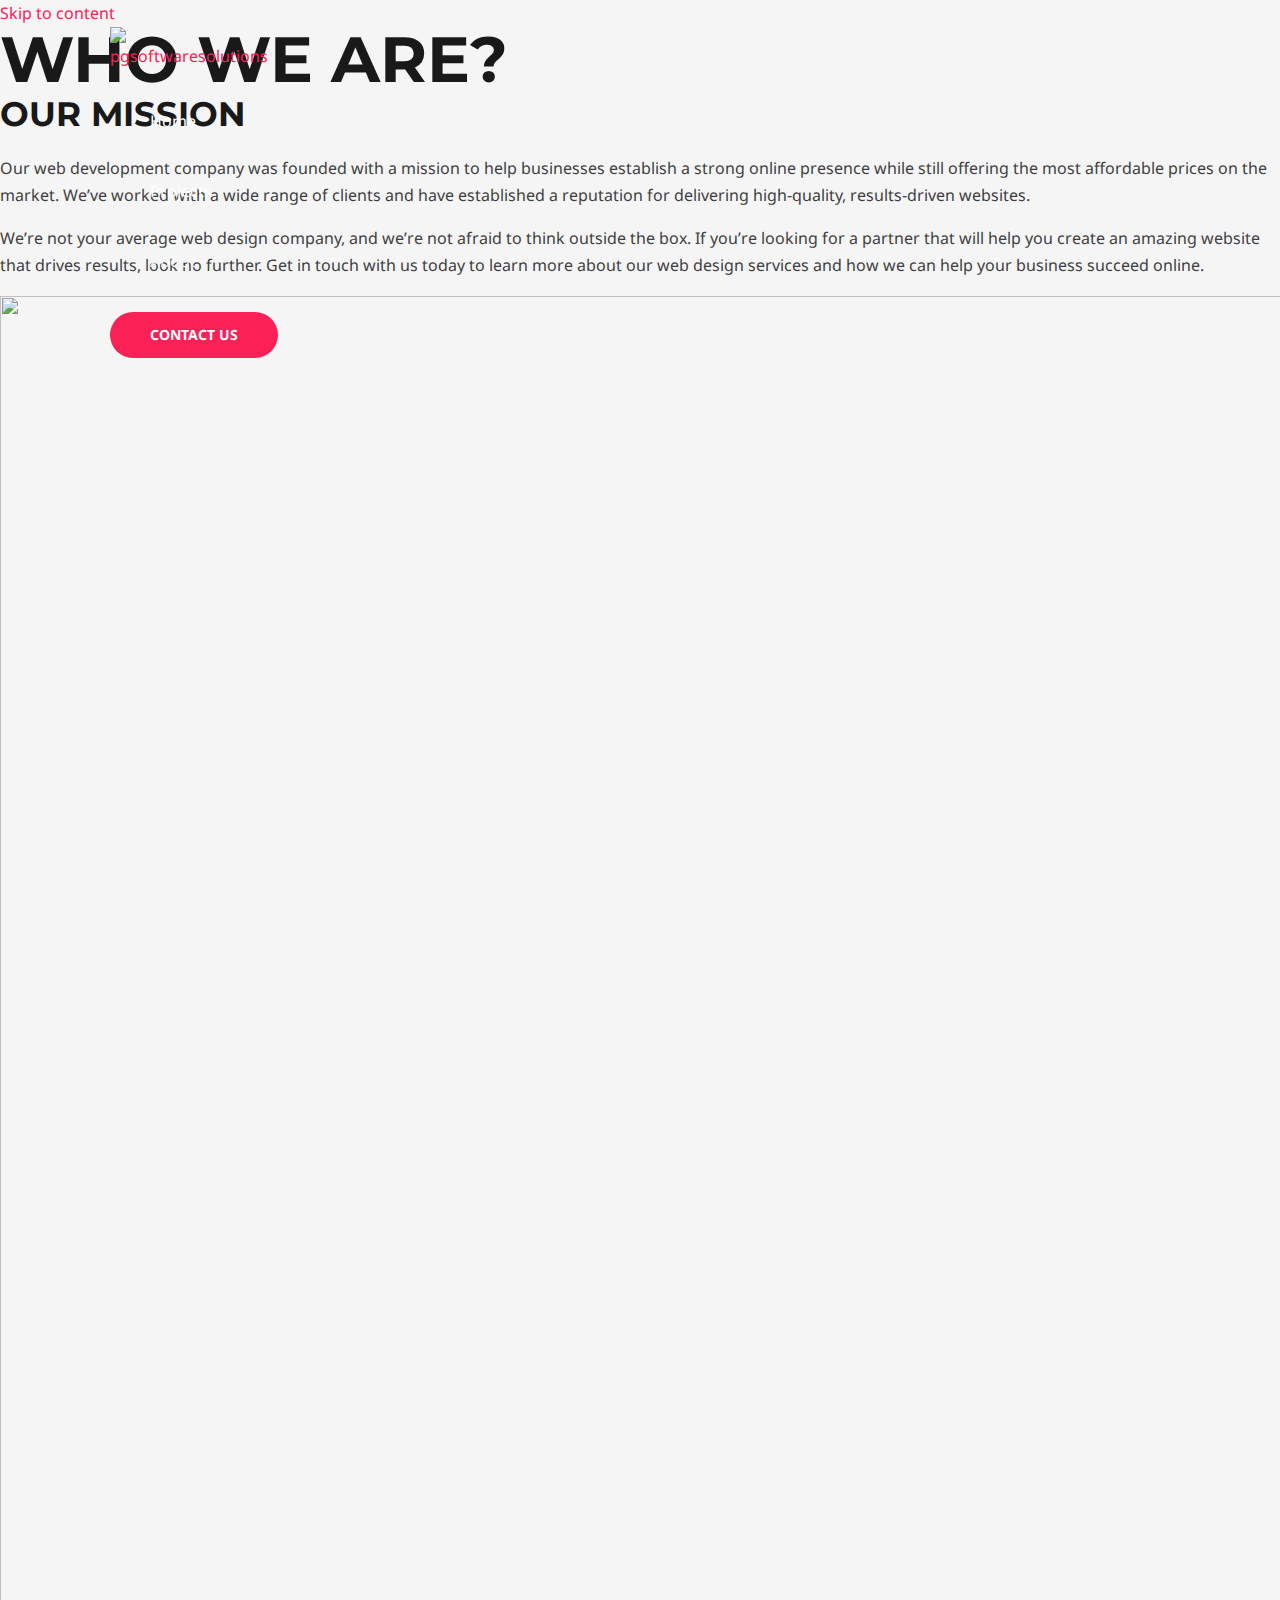
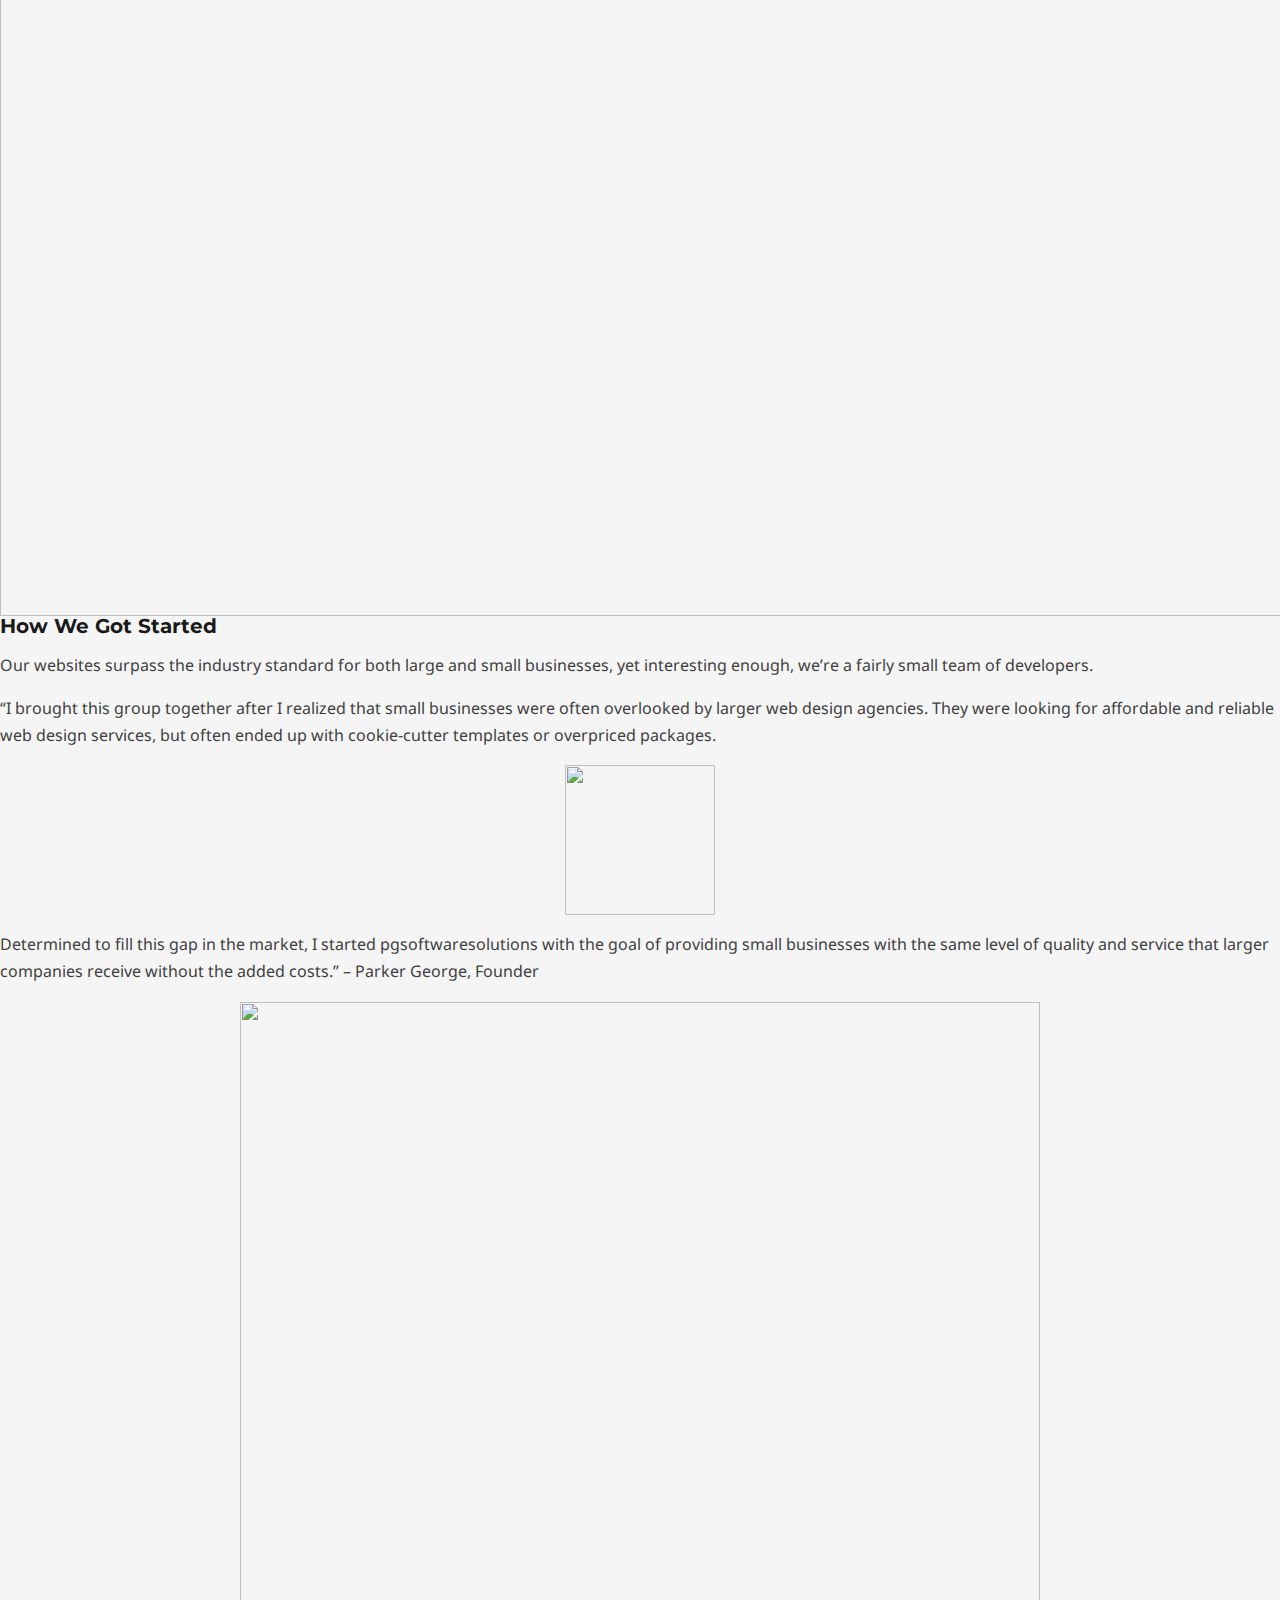
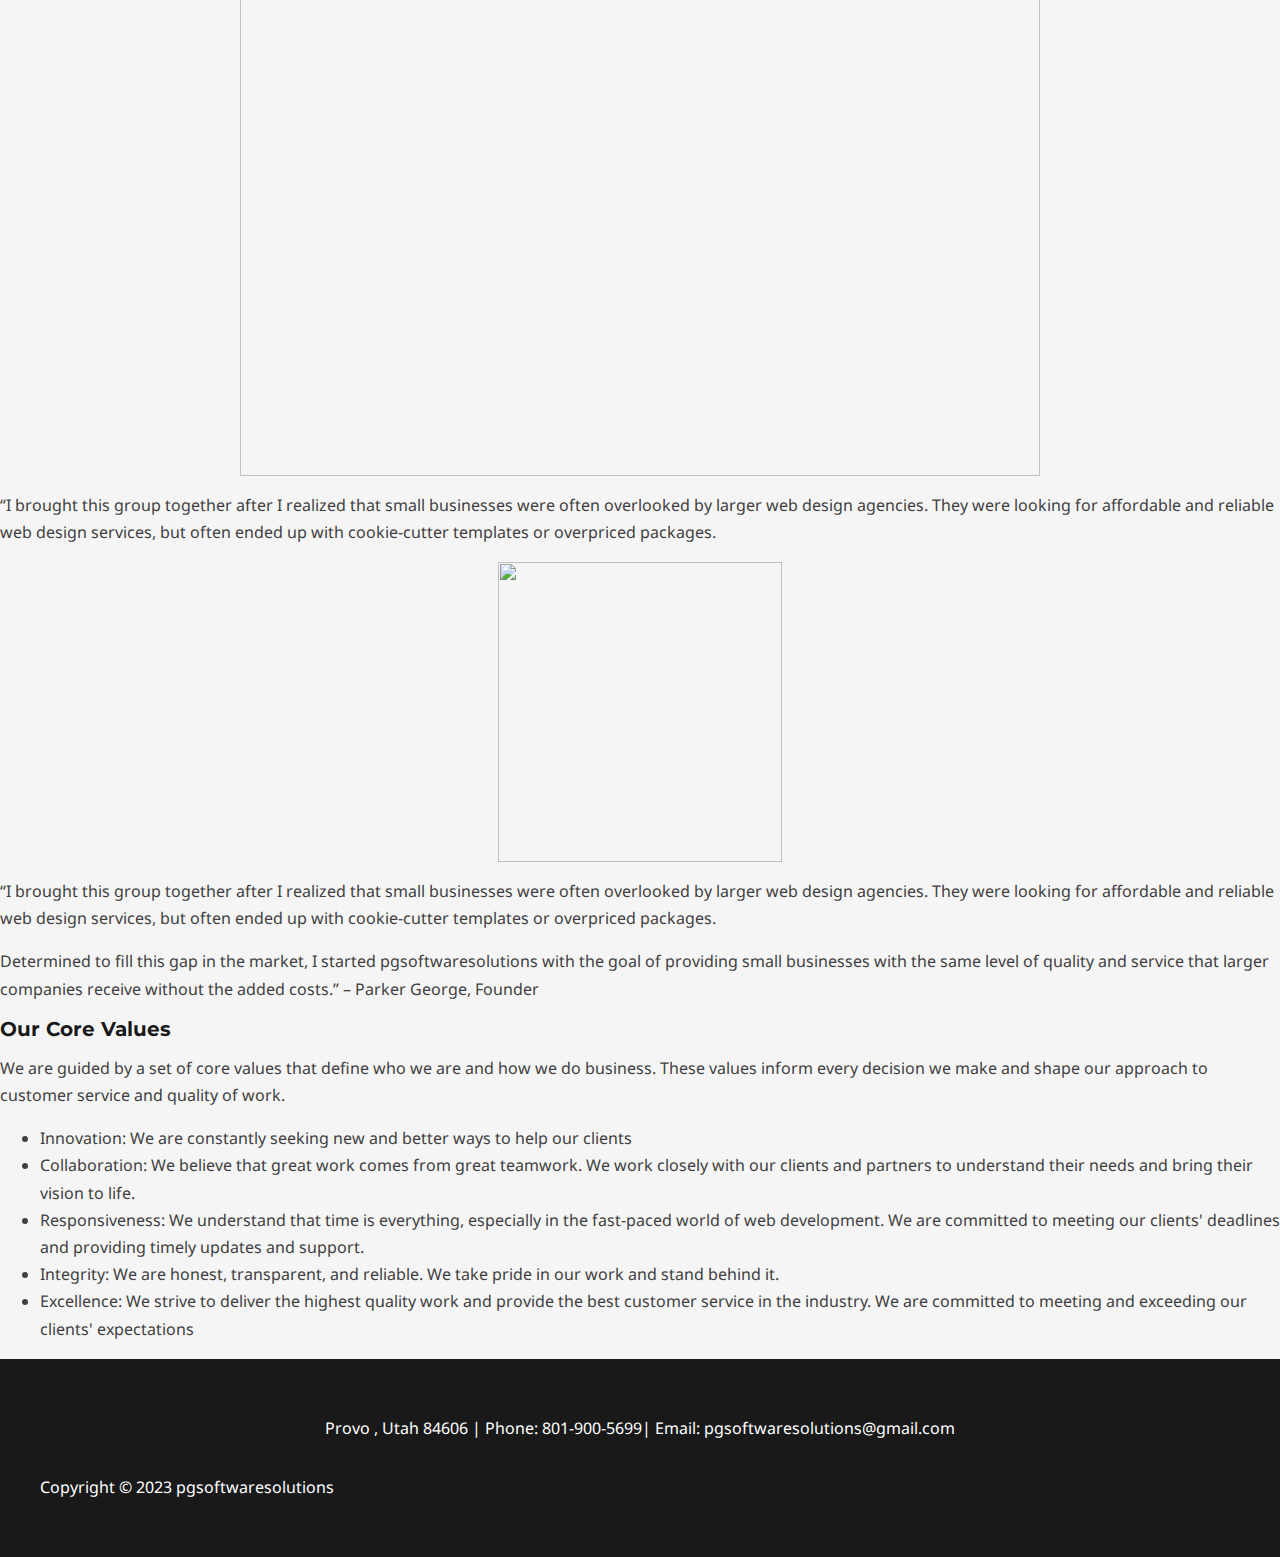
==== commit 9686c672: "fixed urls" ====
--- a/about/index.html
+++ b/about/index.html
@@ -8,10 +8,10 @@
 <title>About &#8211; pgsoftwaresolutions</title>
 <meta name="robots" content="max-image-preview:large">
 <link rel="dns-prefetch" href="//fonts.googleapis.com">
-<link rel="alternate" type="application/rss+xml" title="pgsoftwaresolutions &raquo; Feed" href="./../feed/index.html">
-<link rel="alternate" type="application/rss+xml" title="pgsoftwaresolutions &raquo; Comments Feed" href="./../comments/feed/index.html">
+<link rel="alternate" type="application/rss+xml" title="pgsoftwaresolutions &raquo; Feed" href="https://pgsoftwaresolutions.com/feed/">
+<link rel="alternate" type="application/rss+xml" title="pgsoftwaresolutions &raquo; Comments Feed" href="https://pgsoftwaresolutions.com/comments/feed/">
 <script>
-window._wpemojiSettings = {"baseUrl":"https:\/\/s.w.org\/images\/core\/emoji\/14.0.0\/72x72\/","ext":".png","svgUrl":"https:\/\/s.w.org\/images\/core\/emoji\/14.0.0\/svg\/","svgExt":".svg","source":{"concatemoji":".\/\/wp-includes\/js\/wp-emoji-release.min.js?ver=6.1.1"}};
+window._wpemojiSettings = {"baseUrl":"https:\/\/s.w.org\/images\/core\/emoji\/14.0.0\/72x72\/","ext":".png","svgUrl":"https:\/\/s.w.org\/images\/core\/emoji\/14.0.0\/svg\/","svgExt":".svg","source":{"concatemoji":"https:\/\/pgsoftwaresolutions.com\/wp-includes\/js\/wp-emoji-release.min.js?ver=6.1.1"}};
 /*! This file is auto-generated */
 !function(e,a,t){var n,r,o,i=a.createElement("canvas"),p=i.getContext&&i.getContext("2d");function s(e,t){var a=String.fromCharCode,e=(p.clearRect(0,0,i.width,i.height),p.fillText(a.apply(this,e),0,0),i.toDataURL());return p.clearRect(0,0,i.width,i.height),p.fillText(a.apply(this,t),0,0),e===i.toDataURL()}function c(e){var t=a.createElement("script");t.src=e,t.defer=t.type="text/javascript",a.getElementsByTagName("head")[0].appendChild(t)}for(o=Array("flag","emoji"),t.supports={everything:!0,everythingExceptFlag:!0},r=0;r<o.length;r++)t.supports[o[r]]=function(e){if(p&&p.fillText)switch(p.textBaseline="top",p.font="600 32px Arial",e){case"flag":return s([127987,65039,8205,9895,65039],[127987,65039,8203,9895,65039])?!1:!s([55356,56826,55356,56819],[55356,56826,8203,55356,56819])&&!s([55356,57332,56128,56423,56128,56418,56128,56421,56128,56430,56128,56423,56128,56447],[55356,57332,8203,56128,56423,8203,56128,56418,8203,56128,56421,8203,56128,56430,8203,56128,56423,8203,56128,56447]);case"emoji":return!s([129777,127995,8205,129778,127999],[129777,127995,8203,129778,127999])}return!1}(o[r]),t.supports.everything=t.supports.everything&&t.supports[o[r]],"flag"!==o[r]&&(t.supports.everythingExceptFlag=t.supports.everythingExceptFlag&&t.supports[o[r]]);t.supports.everythingExceptFlag=t.supports.everythingExceptFlag&&!t.supports.flag,t.DOMReady=!1,t.readyCallback=function(){t.DOMReady=!0},t.supports.everything||(n=function(){t.readyCallback()},a.addEventListener?(a.addEventListener("DOMContentLoaded",n,!1),e.addEventListener("load",n,!1)):(e.attachEvent("onload",n),a.attachEvent("onreadystatechange",function(){"complete"===a.readyState&&t.readyCallback()})),(e=t.source||{}).concatemoji?c(e.concatemoji):e.wpemoji&&e.twemoji&&(c(e.twemoji),c(e.wpemoji)))}(window,document,window._wpemojiSettings);
 </script>
@@ -27,22 +27,22 @@
 	background: none !important;
 	padding: 0 !important;
 }</style>
-	<link rel="stylesheet" id="astra-theme-css-css" href="./../wp-content/themes/astra/assets/css/minified/frontend.min.css?ver=4.0.2" media="all">
-<style id="astra-theme-css-inline-css">.ast-no-sidebar .entry-content .alignfull {margin-left: calc( -50vw + 50%);margin-right: calc( -50vw + 50%);max-width: 100vw;width: 100vw;}.ast-no-sidebar .entry-content .alignwide {margin-left: calc(-41vw + 50%);margin-right: calc(-41vw + 50%);max-width: unset;width: unset;}.ast-no-sidebar .entry-content .alignfull .alignfull,.ast-no-sidebar .entry-content .alignfull .alignwide,.ast-no-sidebar .entry-content .alignwide .alignfull,.ast-no-sidebar .entry-content .alignwide .alignwide,.ast-no-sidebar .entry-content .wp-block-column .alignfull,.ast-no-sidebar .entry-content .wp-block-column .alignwide{width: 100%;margin-left: auto;margin-right: auto;}.wp-block-gallery,.blocks-gallery-grid {margin: 0;}.wp-block-separator {max-width: 100px;}.wp-block-separator.is-style-wide,.wp-block-separator.is-style-dots {max-width: none;}.entry-content .has-2-columns .wp-block-column:first-child {padding-right: 10px;}.entry-content .has-2-columns .wp-block-column:last-child {padding-left: 10px;}@media (max-width: 782px) {.entry-content .wp-block-columns .wp-block-column {flex-basis: 100%;}.entry-content .has-2-columns .wp-block-column:first-child {padding-right: 0;}.entry-content .has-2-columns .wp-block-column:last-child {padding-left: 0;}}body .entry-content .wp-block-latest-posts {margin-left: 0;}body .entry-content .wp-block-latest-posts li {list-style: none;}.ast-no-sidebar .ast-container .entry-content .wp-block-latest-posts {margin-left: 0;}.ast-header-break-point .entry-content .alignwide {margin-left: auto;margin-right: auto;}.entry-content .blocks-gallery-item img {margin-bottom: auto;}.wp-block-pullquote {border-top: 4px solid #555d66;border-bottom: 4px solid #555d66;color: #40464d;}:root{--ast-container-default-xlg-padding:6.67em;--ast-container-default-lg-padding:5.67em;--ast-container-default-slg-padding:4.34em;--ast-container-default-md-padding:3.34em;--ast-container-default-sm-padding:6.67em;--ast-container-default-xs-padding:2.4em;--ast-container-default-xxs-padding:1.4em;--ast-code-block-background:#EEEEEE;--ast-comment-inputs-background:#FAFAFA;}html{font-size:100%;}a,.page-title{color:var(--ast-global-color-0);}a:hover,a:focus{color:var(--ast-global-color-1);}body,button,input,select,textarea,.ast-button,.ast-custom-button{font-family:'Noto Sans',sans-serif;font-weight:400;font-size:16px;font-size:1rem;line-height:1.7em;}blockquote{color:var(--ast-global-color-3);}h1,.entry-content h1,h2,.entry-content h2,h3,.entry-content h3,h4,.entry-content h4,h5,.entry-content h5,h6,.entry-content h6,.site-title,.site-title a{font-family:'Montserrat',sans-serif;font-weight:700;}.site-title{font-size:22px;font-size:1.375rem;display:none;}header .custom-logo-link img{max-width:157px;}.astra-logo-svg{width:157px;}.site-header .site-description{font-size:15px;font-size:0.9375rem;display:none;}.entry-title{font-size:30px;font-size:1.875rem;}h1,.entry-content h1{font-size:64px;font-size:4rem;font-family:'Montserrat',sans-serif;text-transform:uppercase;}h2,.entry-content h2{font-size:34px;font-size:2.125rem;font-family:'Montserrat',sans-serif;line-height:1.4em;text-transform:uppercase;}h3,.entry-content h3{font-size:24px;font-size:1.5rem;font-family:'Montserrat',sans-serif;}h4,.entry-content h4{font-size:20px;font-size:1.25rem;font-family:'Montserrat',sans-serif;}h5,.entry-content h5{font-size:18px;font-size:1.125rem;font-family:'Montserrat',sans-serif;}h6,.entry-content h6{font-size:15px;font-size:0.9375rem;font-family:'Montserrat',sans-serif;}::selection{background-color:var(--ast-global-color-0);color:#ffffff;}body,h1,.entry-title a,.entry-content h1,h2,.entry-content h2,h3,.entry-content h3,h4,.entry-content h4,h5,.entry-content h5,h6,.entry-content h6{color:var(--ast-global-color-3);}.tagcloud a:hover,.tagcloud a:focus,.tagcloud a.current-item{color:#ffffff;border-color:var(--ast-global-color-0);background-color:var(--ast-global-color-0);}input:focus,input[type="text"]:focus,input[type="email"]:focus,input[type="url"]:focus,input[type="password"]:focus,input[type="reset"]:focus,input[type="search"]:focus,textarea:focus{border-color:var(--ast-global-color-0);}input[type="radio"]:checked,input[type=reset],input[type="checkbox"]:checked,input[type="checkbox"]:hover:checked,input[type="checkbox"]:focus:checked,input[type=range]::-webkit-slider-thumb{border-color:var(--ast-global-color-0);background-color:var(--ast-global-color-0);box-shadow:none;}.site-footer a:hover + .post-count,.site-footer a:focus + .post-count{background:var(--ast-global-color-0);border-color:var(--ast-global-color-0);}.single .nav-links .nav-previous,.single .nav-links .nav-next{color:var(--ast-global-color-0);}.entry-meta,.entry-meta *{line-height:1.45;color:var(--ast-global-color-0);}.entry-meta a:hover,.entry-meta a:hover *,.entry-meta a:focus,.entry-meta a:focus *,.page-links > .page-link,.page-links .page-link:hover,.post-navigation a:hover{color:var(--ast-global-color-1);}#cat option,.secondary .calendar_wrap thead a,.secondary .calendar_wrap thead a:visited{color:var(--ast-global-color-0);}.secondary .calendar_wrap #today,.ast-progress-val span{background:var(--ast-global-color-0);}.secondary a:hover + .post-count,.secondary a:focus + .post-count{background:var(--ast-global-color-0);border-color:var(--ast-global-color-0);}.calendar_wrap #today > a{color:#ffffff;}.page-links .page-link,.single .post-navigation a{color:var(--ast-global-color-0);}.widget-title{font-size:22px;font-size:1.375rem;color:var(--ast-global-color-3);}.site-logo-img img{ transition:all 0.2s linear;}.ast-page-builder-template .hentry {margin: 0;}.ast-page-builder-template .site-content > .ast-container {max-width: 100%;padding: 0;}.ast-page-builder-template .site-content #primary {padding: 0;margin: 0;}.ast-page-builder-template .no-results {text-align: center;margin: 4em auto;}.ast-page-builder-template .ast-pagination {padding: 2em;}.ast-page-builder-template .entry-header.ast-no-title.ast-no-thumbnail {margin-top: 0;}.ast-page-builder-template .entry-header.ast-header-without-markup {margin-top: 0;margin-bottom: 0;}.ast-page-builder-template .entry-header.ast-no-title.ast-no-meta {margin-bottom: 0;}.ast-page-builder-template.single .post-navigation {padding-bottom: 2em;}.ast-page-builder-template.single-post .site-content > .ast-container {max-width: 100%;}.ast-page-builder-template .entry-header {margin-top: 4em;margin-left: auto;margin-right: auto;padding-left: 20px;padding-right: 20px;}.single.ast-page-builder-template .entry-header {padding-left: 20px;padding-right: 20px;}.ast-page-builder-template .ast-archive-description {margin: 4em auto 0;padding-left: 20px;padding-right: 20px;}.ast-page-builder-template.ast-no-sidebar .entry-content .alignwide {margin-left: 0;margin-right: 0;}@media (max-width:921px){#ast-desktop-header{display:none;}}@media (min-width:921px){#ast-mobile-header{display:none;}}.wp-block-buttons.aligncenter{justify-content:center;}@media (max-width:782px){.entry-content .wp-block-columns .wp-block-column{margin-left:0px;}}.wp-block-image.aligncenter{margin-left:auto;margin-right:auto;}.wp-block-table.aligncenter{margin-left:auto;margin-right:auto;}@media (max-width:921px){.ast-separate-container #primary,.ast-separate-container #secondary{padding:1.5em 0;}#primary,#secondary{padding:1.5em 0;margin:0;}.ast-left-sidebar #content > .ast-container{display:flex;flex-direction:column-reverse;width:100%;}.ast-separate-container .ast-article-post,.ast-separate-container .ast-article-single{padding:1.5em 2.14em;}.ast-author-box img.avatar{margin:20px 0 0 0;}}@media (min-width:922px){.ast-separate-container.ast-right-sidebar #primary,.ast-separate-container.ast-left-sidebar #primary{border:0;}.search-no-results.ast-separate-container #primary{margin-bottom:4em;}}.elementor-button-wrapper .elementor-button{border-style:solid;text-decoration:none;border-top-width:0;border-right-width:0;border-left-width:0;border-bottom-width:0;}body .elementor-button.elementor-size-sm,body .elementor-button.elementor-size-xs,body .elementor-button.elementor-size-md,body .elementor-button.elementor-size-lg,body .elementor-button.elementor-size-xl,body .elementor-button{border-radius:30px;padding-top:17px;padding-right:40px;padding-bottom:17px;padding-left:40px;}.elementor-button-wrapper .elementor-button{border-color:var(--ast-global-color-0);background-color:var(--ast-global-color-0);}.elementor-button-wrapper .elementor-button:hover,.elementor-button-wrapper .elementor-button:focus{color:#ffffff;background-color:var(--ast-global-color-1);border-color:var(--ast-global-color-1);}.wp-block-button .wp-block-button__link ,.elementor-button-wrapper .elementor-button,.elementor-button-wrapper .elementor-button:visited{color:#ffffff;}.elementor-button-wrapper .elementor-button{font-weight:700;font-size:14px;font-size:0.875rem;line-height:1em;text-transform:uppercase;}body .elementor-button.elementor-size-sm,body .elementor-button.elementor-size-xs,body .elementor-button.elementor-size-md,body .elementor-button.elementor-size-lg,body .elementor-button.elementor-size-xl,body .elementor-button{font-size:14px;font-size:0.875rem;}.wp-block-button .wp-block-button__link:hover,.wp-block-button .wp-block-button__link:focus{color:#ffffff;background-color:var(--ast-global-color-1);border-color:var(--ast-global-color-1);}.elementor-widget-heading h2.elementor-heading-title{line-height:1.4em;}.wp-block-button .wp-block-button__link{border-top-width:0;border-right-width:0;border-left-width:0;border-bottom-width:0;border-color:var(--ast-global-color-0);background-color:var(--ast-global-color-0);color:#ffffff;font-family:inherit;font-weight:700;line-height:1em;text-transform:uppercase;font-size:14px;font-size:0.875rem;border-radius:30px;padding-top:17px;padding-right:40px;padding-bottom:17px;padding-left:40px;}.menu-toggle,button,.ast-button,.ast-custom-button,.button,input#submit,input[type="button"],input[type="submit"],input[type="reset"]{border-style:solid;border-top-width:0;border-right-width:0;border-left-width:0;border-bottom-width:0;color:#ffffff;border-color:var(--ast-global-color-0);background-color:var(--ast-global-color-0);border-radius:30px;padding-top:17px;padding-right:40px;padding-bottom:17px;padding-left:40px;font-family:inherit;font-weight:700;font-size:14px;font-size:0.875rem;line-height:1em;text-transform:uppercase;}button:focus,.menu-toggle:hover,button:hover,.ast-button:hover,.ast-custom-button:hover .button:hover,.ast-custom-button:hover ,input[type=reset]:hover,input[type=reset]:focus,input#submit:hover,input#submit:focus,input[type="button"]:hover,input[type="button"]:focus,input[type="submit"]:hover,input[type="submit"]:focus{color:#ffffff;background-color:var(--ast-global-color-1);border-color:var(--ast-global-color-1);}@media (min-width:544px){.ast-container{max-width:100%;}}@media (max-width:544px){.ast-separate-container .ast-article-post,.ast-separate-container .ast-article-single,.ast-separate-container .comments-title,.ast-separate-container .ast-archive-description{padding:1.5em 1em;}.ast-separate-container #content .ast-container{padding-left:0.54em;padding-right:0.54em;}.ast-separate-container .ast-comment-list li.depth-1{padding:1.5em 1em;margin-bottom:1.5em;}.ast-separate-container .ast-comment-list .bypostauthor{padding:.5em;}.ast-search-menu-icon.ast-dropdown-active .search-field{width:170px;}}@media (max-width:921px){.ast-mobile-header-stack .main-header-bar .ast-search-menu-icon{display:inline-block;}.ast-header-break-point.ast-header-custom-item-outside .ast-mobile-header-stack .main-header-bar .ast-search-icon{margin:0;}.ast-comment-avatar-wrap img{max-width:2.5em;}.ast-separate-container .ast-comment-list li.depth-1{padding:1.5em 2.14em;}.ast-separate-container .comment-respond{padding:2em 2.14em;}.ast-comment-meta{padding:0 1.8888em 1.3333em;}}body,.ast-separate-container{background-color:var(--ast-global-color-4);;background-image:none;;}.ast-no-sidebar.ast-separate-container .entry-content .alignfull {margin-left: -6.67em;margin-right: -6.67em;width: auto;}@media (max-width: 1200px) {.ast-no-sidebar.ast-separate-container .entry-content .alignfull {margin-left: -2.4em;margin-right: -2.4em;}}@media (max-width: 768px) {.ast-no-sidebar.ast-separate-container .entry-content .alignfull {margin-left: -2.14em;margin-right: -2.14em;}}@media (max-width: 544px) {.ast-no-sidebar.ast-separate-container .entry-content .alignfull {margin-left: -1em;margin-right: -1em;}}.ast-no-sidebar.ast-separate-container .entry-content .alignwide {margin-left: -20px;margin-right: -20px;}.ast-no-sidebar.ast-separate-container .entry-content .wp-block-column .alignfull,.ast-no-sidebar.ast-separate-container .entry-content .wp-block-column .alignwide {margin-left: auto;margin-right: auto;width: 100%;}@media (max-width:921px){.site-title{display:none;}.site-header .site-description{display:none;}.entry-title{font-size:30px;}h1,.entry-content h1{font-size:44px;}h2,.entry-content h2{font-size:32px;}h3,.entry-content h3{font-size:20px;}.astra-logo-svg{width:100px;}header .custom-logo-link img,.ast-header-break-point .site-logo-img .custom-mobile-logo-link img{max-width:100px;}}@media (max-width:544px){.widget-title{font-size:21px;font-size:1.4rem;}body,button,input,select,textarea,.ast-button,.ast-custom-button{font-size:15px;font-size:0.9375rem;}#secondary,#secondary button,#secondary input,#secondary select,#secondary textarea{font-size:15px;font-size:0.9375rem;}.site-title{font-size:20px;font-size:1.25rem;display:none;}.site-header .site-description{font-size:14px;font-size:0.875rem;display:none;}.entry-title{font-size:30px;}h1,.entry-content h1{font-size:30px;}h2,.entry-content h2{font-size:24px;}h3,.entry-content h3{font-size:20px;}h4,.entry-content h4{font-size:19px;font-size:1.1875rem;}h5,.entry-content h5{font-size:16px;font-size:1rem;}h6,.entry-content h6{font-size:15px;font-size:0.9375rem;}header .custom-logo-link img,.ast-header-break-point .site-branding img,.ast-header-break-point .custom-logo-link img{max-width:60px;}.astra-logo-svg{width:60px;}.ast-header-break-point .site-logo-img .custom-mobile-logo-link img{max-width:60px;}}@media (max-width:921px){html{font-size:91.2%;}}@media (max-width:544px){html{font-size:100%;}}@media (min-width:922px){.ast-container{max-width:1240px;}}@font-face {font-family: "Astra";src: url(./../wp-content/themes/astra/assets/fonts/astra.woff) format("woff"),url(./../wp-content/themes/astra/assets/fonts/astra.ttf) format("truetype"),url(./../wp-content/themes/astra/assets/fonts/astra.svg#astra) format("svg");font-weight: normal;font-style: normal;font-display: fallback;}@media (min-width:922px){.main-header-menu .sub-menu .menu-item.ast-left-align-sub-menu:hover > .sub-menu,.main-header-menu .sub-menu .menu-item.ast-left-align-sub-menu.focus > .sub-menu{margin-left:-0px;}}.ast-theme-transparent-header [data-section="section-header-mobile-trigger"] .ast-button-wrap .ast-mobile-menu-trigger-fill,.ast-theme-transparent-header [data-section="section-header-mobile-trigger"] .ast-button-wrap .ast-mobile-menu-trigger-minimal{border:none;}.astra-icon-down_arrow::after {content: "\e900";font-family: Astra;}.astra-icon-close::after {content: "\e5cd";font-family: Astra;}.astra-icon-drag_handle::after {content: "\e25d";font-family: Astra;}.astra-icon-format_align_justify::after {content: "\e235";font-family: Astra;}.astra-icon-menu::after {content: "\e5d2";font-family: Astra;}.astra-icon-reorder::after {content: "\e8fe";font-family: Astra;}.astra-icon-search::after {content: "\e8b6";font-family: Astra;}.astra-icon-zoom_in::after {content: "\e56b";font-family: Astra;}.astra-icon-check-circle::after {content: "\e901";font-family: Astra;}.astra-icon-shopping-cart::after {content: "\f07a";font-family: Astra;}.astra-icon-shopping-bag::after {content: "\f290";font-family: Astra;}.astra-icon-shopping-basket::after {content: "\f291";font-family: Astra;}.astra-icon-circle-o::after {content: "\e903";font-family: Astra;}.astra-icon-certificate::after {content: "\e902";font-family: Astra;}blockquote {padding: 1.2em;}:root .has-ast-global-color-0-color{color:var(--ast-global-color-0);}:root .has-ast-global-color-0-background-color{background-color:var(--ast-global-color-0);}:root .wp-block-button .has-ast-global-color-0-color{color:var(--ast-global-color-0);}:root .wp-block-button .has-ast-global-color-0-background-color{background-color:var(--ast-global-color-0);}:root .has-ast-global-color-1-color{color:var(--ast-global-color-1);}:root .has-ast-global-color-1-background-color{background-color:var(--ast-global-color-1);}:root .wp-block-button .has-ast-global-color-1-color{color:var(--ast-global-color-1);}:root .wp-block-button .has-ast-global-color-1-background-color{background-color:var(--ast-global-color-1);}:root .has-ast-global-color-2-color{color:var(--ast-global-color-2);}:root .has-ast-global-color-2-background-color{background-color:var(--ast-global-color-2);}:root .wp-block-button .has-ast-global-color-2-color{color:var(--ast-global-color-2);}:root .wp-block-button .has-ast-global-color-2-background-color{background-color:var(--ast-global-color-2);}:root .has-ast-global-color-3-color{color:var(--ast-global-color-3);}:root .has-ast-global-color-3-background-color{background-color:var(--ast-global-color-3);}:root .wp-block-button .has-ast-global-color-3-color{color:var(--ast-global-color-3);}:root .wp-block-button .has-ast-global-color-3-background-color{background-color:var(--ast-global-color-3);}:root .has-ast-global-color-4-color{color:var(--ast-global-color-4);}:root .has-ast-global-color-4-background-color{background-color:var(--ast-global-color-4);}:root .wp-block-button .has-ast-global-color-4-color{color:var(--ast-global-color-4);}:root .wp-block-button .has-ast-global-color-4-background-color{background-color:var(--ast-global-color-4);}:root .has-ast-global-color-5-color{color:var(--ast-global-color-5);}:root .has-ast-global-color-5-background-color{background-color:var(--ast-global-color-5);}:root .wp-block-button .has-ast-global-color-5-color{color:var(--ast-global-color-5);}:root .wp-block-button .has-ast-global-color-5-background-color{background-color:var(--ast-global-color-5);}:root .has-ast-global-color-6-color{color:var(--ast-global-color-6);}:root .has-ast-global-color-6-background-color{background-color:var(--ast-global-color-6);}:root .wp-block-button .has-ast-global-color-6-color{color:var(--ast-global-color-6);}:root .wp-block-button .has-ast-global-color-6-background-color{background-color:var(--ast-global-color-6);}:root .has-ast-global-color-7-color{color:var(--ast-global-color-7);}:root .has-ast-global-color-7-background-color{background-color:var(--ast-global-color-7);}:root .wp-block-button .has-ast-global-color-7-color{color:var(--ast-global-color-7);}:root .wp-block-button .has-ast-global-color-7-background-color{background-color:var(--ast-global-color-7);}:root .has-ast-global-color-8-color{color:var(--ast-global-color-8);}:root .has-ast-global-color-8-background-color{background-color:var(--ast-global-color-8);}:root .wp-block-button .has-ast-global-color-8-color{color:var(--ast-global-color-8);}:root .wp-block-button .has-ast-global-color-8-background-color{background-color:var(--ast-global-color-8);}:root{--ast-global-color-0:#fb2056;--ast-global-color-1:#da1c4b;--ast-global-color-2:#191919;--ast-global-color-3:#404040;--ast-global-color-4:#f5f5f5;--ast-global-color-5:#ffffff;--ast-global-color-6:#ececec;--ast-global-color-7:#313131;--ast-global-color-8:#000000;}:root {--ast-border-color : #dddddd;}.ast-single-entry-banner {-js-display: flex;display: flex;flex-direction: column;justify-content: center;text-align: center;position: relative;background: #eeeeee;}.ast-single-entry-banner[data-banner-layout="layout-1"] {max-width: 1200px;background: inherit;padding: 20px 0;}.ast-single-entry-banner[data-banner-width-type="custom"] {margin: 0 auto;width: 100%;}.ast-single-entry-banner + .site-content .entry-header {margin-bottom: 0;}header.entry-header .entry-title{font-size:30px;font-size:1.875rem;}header.entry-header > *:not(:last-child){margin-bottom:10px;}.ast-archive-entry-banner {-js-display: flex;display: flex;flex-direction: column;justify-content: center;text-align: center;position: relative;background: #eeeeee;}.ast-archive-entry-banner[data-banner-width-type="custom"] {margin: 0 auto;width: 100%;}.ast-archive-entry-banner[data-banner-layout="layout-1"] {background: inherit;padding: 20px 0;text-align: left;}body.archive .ast-archive-description{max-width:1200px;width:100%;text-align:left;padding-top:3em;padding-right:3em;padding-bottom:3em;padding-left:3em;}body.archive .ast-archive-description .ast-archive-title,body.archive .ast-archive-description .ast-archive-title *{font-size:40px;font-size:2.5rem;}body.archive .ast-archive-description > *:not(:last-child){margin-bottom:10px;}@media (max-width:921px){body.archive .ast-archive-description{text-align:left;}}@media (max-width:544px){body.archive .ast-archive-description{text-align:left;}}.ast-theme-transparent-header #masthead .site-logo-img .transparent-custom-logo .astra-logo-svg{width:120px;}.ast-theme-transparent-header #masthead .site-logo-img .transparent-custom-logo img{ max-width:120px;}@media (max-width:921px){.ast-theme-transparent-header #masthead .site-logo-img .transparent-custom-logo .astra-logo-svg{width:120px;}.ast-theme-transparent-header #masthead .site-logo-img .transparent-custom-logo img{ max-width:120px;}}@media (max-width:543px){.ast-theme-transparent-header #masthead .site-logo-img .transparent-custom-logo .astra-logo-svg{width:100px;}.ast-theme-transparent-header #masthead .site-logo-img .transparent-custom-logo img{ max-width:100px;}}@media (min-width:921px){.ast-theme-transparent-header #masthead{position:absolute;left:0;right:0;}.ast-theme-transparent-header .main-header-bar,.ast-theme-transparent-header.ast-header-break-point .main-header-bar{background:none;}body.elementor-editor-active.ast-theme-transparent-header #masthead,.fl-builder-edit .ast-theme-transparent-header #masthead,body.vc_editor.ast-theme-transparent-header #masthead,body.brz-ed.ast-theme-transparent-header #masthead{z-index:0;}.ast-header-break-point.ast-replace-site-logo-transparent.ast-theme-transparent-header .custom-mobile-logo-link{display:none;}.ast-header-break-point.ast-replace-site-logo-transparent.ast-theme-transparent-header .transparent-custom-logo{display:inline-block;}.ast-theme-transparent-header .ast-above-header,.ast-theme-transparent-header .ast-above-header.ast-above-header-bar{background-image:none;background-color:transparent;}.ast-theme-transparent-header .ast-below-header{background-image:none;background-color:transparent;}}.ast-theme-transparent-header .site-title a,.ast-theme-transparent-header .site-title a:focus,.ast-theme-transparent-header .site-title a:hover,.ast-theme-transparent-header .site-title a:visited{color:var(--ast-global-color-4);}.ast-theme-transparent-header .site-header .site-description{color:var(--ast-global-color-4);}.ast-theme-transparent-header .ast-builder-menu .main-header-menu,.ast-theme-transparent-header .ast-builder-menu .main-header-menu .sub-menu,.ast-theme-transparent-header .ast-builder-menu .main-header-menu,.ast-theme-transparent-header.ast-header-break-point .ast-builder-menu .main-header-bar-wrap .main-header-menu,.ast-flyout-menu-enable.ast-header-break-point.ast-theme-transparent-header .main-header-bar-navigation .site-navigation,.ast-fullscreen-menu-enable.ast-header-break-point.ast-theme-transparent-header .main-header-bar-navigation .site-navigation,.ast-flyout-above-menu-enable.ast-header-break-point.ast-theme-transparent-header .ast-above-header-navigation-wrap .ast-above-header-navigation,.ast-flyout-below-menu-enable.ast-header-break-point.ast-theme-transparent-header .ast-below-header-navigation-wrap .ast-below-header-actual-nav,.ast-fullscreen-above-menu-enable.ast-header-break-point.ast-theme-transparent-header .ast-above-header-navigation-wrap,.ast-fullscreen-below-menu-enable.ast-header-break-point.ast-theme-transparent-header .ast-below-header-navigation-wrap,.ast-theme-transparent-header .main-header-menu .menu-link{background-color:rgba(255,255,255,0);}.ast-theme-transparent-header .ast-builder-menu .main-header-menu,.ast-theme-transparent-header .ast-builder-menu .main-header-menu .menu-link,.ast-theme-transparent-header [CLASS*="ast-builder-menu-"] .main-header-menu .menu-item > .menu-link,.ast-theme-transparent-header .ast-masthead-custom-menu-items,.ast-theme-transparent-header .ast-masthead-custom-menu-items a,.ast-theme-transparent-header .ast-builder-menu .main-header-menu .menu-item > .ast-menu-toggle,.ast-theme-transparent-header .ast-builder-menu .main-header-menu .menu-item > .ast-menu-toggle,.ast-theme-transparent-header .ast-above-header-navigation a,.ast-header-break-point.ast-theme-transparent-header .ast-above-header-navigation a,.ast-header-break-point.ast-theme-transparent-header .ast-above-header-navigation > ul.ast-above-header-menu > .menu-item-has-children:not(.current-menu-item) > .ast-menu-toggle,.ast-theme-transparent-header .ast-below-header-menu,.ast-theme-transparent-header .ast-below-header-menu a,.ast-header-break-point.ast-theme-transparent-header .ast-below-header-menu a,.ast-header-break-point.ast-theme-transparent-header .ast-below-header-menu,.ast-theme-transparent-header .main-header-menu .menu-link{color:var(--ast-global-color-5);}.ast-theme-transparent-header .ast-builder-menu .main-header-menu .menu-item:hover > .menu-link,.ast-theme-transparent-header .ast-builder-menu .main-header-menu .menu-item:hover > .ast-menu-toggle,.ast-theme-transparent-header .ast-builder-menu .main-header-menu .ast-masthead-custom-menu-items a:hover,.ast-theme-transparent-header .ast-builder-menu .main-header-menu .focus > .menu-link,.ast-theme-transparent-header .ast-builder-menu .main-header-menu .focus > .ast-menu-toggle,.ast-theme-transparent-header .ast-builder-menu .main-header-menu .current-menu-item > .menu-link,.ast-theme-transparent-header .ast-builder-menu .main-header-menu .current-menu-ancestor > .menu-link,.ast-theme-transparent-header .ast-builder-menu .main-header-menu .current-menu-item > .ast-menu-toggle,.ast-theme-transparent-header .ast-builder-menu .main-header-menu .current-menu-ancestor > .ast-menu-toggle,.ast-theme-transparent-header [CLASS*="ast-builder-menu-"] .main-header-menu .current-menu-item > .menu-link,.ast-theme-transparent-header [CLASS*="ast-builder-menu-"] .main-header-menu .current-menu-ancestor > .menu-link,.ast-theme-transparent-header [CLASS*="ast-builder-menu-"] .main-header-menu .current-menu-item > .ast-menu-toggle,.ast-theme-transparent-header [CLASS*="ast-builder-menu-"] .main-header-menu .current-menu-ancestor > .ast-menu-toggle,.ast-theme-transparent-header .main-header-menu .menu-item:hover > .menu-link,.ast-theme-transparent-header .main-header-menu .current-menu-item > .menu-link,.ast-theme-transparent-header .main-header-menu .current-menu-ancestor > .menu-link{color:var(--ast-global-color-4);}@media (max-width:921px){.ast-theme-transparent-header #masthead{position:absolute;left:0;right:0;}.ast-theme-transparent-header .main-header-bar,.ast-theme-transparent-header.ast-header-break-point .main-header-bar{background:none;}body.elementor-editor-active.ast-theme-transparent-header #masthead,.fl-builder-edit .ast-theme-transparent-header #masthead,body.vc_editor.ast-theme-transparent-header #masthead,body.brz-ed.ast-theme-transparent-header #masthead{z-index:0;}.ast-header-break-point.ast-replace-site-logo-transparent.ast-theme-transparent-header .custom-mobile-logo-link{display:none;}.ast-header-break-point.ast-replace-site-logo-transparent.ast-theme-transparent-header .transparent-custom-logo{display:inline-block;}.ast-theme-transparent-header .ast-above-header,.ast-theme-transparent-header .ast-above-header.ast-above-header-bar{background-image:none;background-color:transparent;}.ast-theme-transparent-header .ast-below-header{background-image:none;background-color:transparent;}}@media (max-width:921px){.ast-theme-transparent-header .main-header-bar,.ast-theme-transparent-header.ast-header-break-point .main-header-bar-wrap .main-header-menu,.ast-theme-transparent-header.ast-header-break-point .main-header-bar-wrap .main-header-bar,.ast-theme-transparent-header.ast-header-break-point .ast-mobile-header-wrap .main-header-bar{background-color:rgba(0,0,0,0);}.ast-theme-transparent-header .main-header-bar .ast-search-menu-icon form{background-color:rgba(0,0,0,0);}.ast-theme-transparent-header .ast-above-header,.ast-theme-transparent-header .ast-above-header.ast-above-header-bar,.ast-theme-transparent-header .ast-below-header,.ast-header-break-point.ast-theme-transparent-header .ast-above-header,.ast-header-break-point.ast-theme-transparent-header .ast-below-header{background-color:rgba(0,0,0,0);}.ast-theme-transparent-header .site-title a,.ast-theme-transparent-header .site-title a:focus,.ast-theme-transparent-header .site-title a:hover,.ast-theme-transparent-header .site-title a:visited,.ast-theme-transparent-header .ast-builder-layout-element .ast-site-identity .site-title a,.ast-theme-transparent-header .ast-builder-layout-element .ast-site-identity .site-title a:hover,.ast-theme-transparent-header .ast-builder-layout-element .ast-site-identity .site-title a:focus,.ast-theme-transparent-header .ast-builder-layout-element .ast-site-identity .site-title a:visited{color:#ffffff;}.ast-theme-transparent-header .site-header .site-description{color:#ffffff;}.ast-theme-transparent-header.ast-header-break-point .ast-builder-menu .main-header-menu,.ast-theme-transparent-header.ast-header-break-point .ast-builder-menu.main-header-menu .sub-menu,.ast-theme-transparent-header.ast-header-break-point .ast-builder-menu.main-header-menu,.ast-theme-transparent-header.ast-header-break-point .ast-builder-menu .main-header-bar-wrap .main-header-menu,.ast-flyout-menu-enable.ast-header-break-point.ast-theme-transparent-header .main-header-bar-navigation .site-navigation,.ast-fullscreen-menu-enable.ast-header-break-point.ast-theme-transparent-header .main-header-bar-navigation .site-navigation,.ast-flyout-above-menu-enable.ast-header-break-point.ast-theme-transparent-header .ast-above-header-navigation-wrap .ast-above-header-navigation,.ast-flyout-below-menu-enable.ast-header-break-point.ast-theme-transparent-header .ast-below-header-navigation-wrap .ast-below-header-actual-nav,.ast-fullscreen-above-menu-enable.ast-header-break-point.ast-theme-transparent-header .ast-above-header-navigation-wrap,.ast-fullscreen-below-menu-enable.ast-header-break-point.ast-theme-transparent-header .ast-below-header-navigation-wrap,.ast-theme-transparent-header .main-header-menu .menu-link{background-color:#ffffff;}.ast-theme-transparent-header .ast-builder-menu .main-header-menu,.ast-theme-transparent-header .ast-builder-menu .main-header-menu .menu-link,.ast-theme-transparent-header [CLASS*="ast-builder-menu-"] .main-header-menu .menu-item > .menu-link,.ast-theme-transparent-header .ast-masthead-custom-menu-items,.ast-theme-transparent-header .ast-masthead-custom-menu-items a,.ast-theme-transparent-header .ast-builder-menu .main-header-menu .menu-item > .ast-menu-toggle,.ast-theme-transparent-header .ast-builder-menu .main-header-menu .menu-item > .ast-menu-toggle,.ast-theme-transparent-header .main-header-menu .menu-link{color:var(--ast-global-color-3);}.ast-theme-transparent-header .ast-builder-menu .main-header-menu .menu-item:hover > .menu-link,.ast-theme-transparent-header .ast-builder-menu .main-header-menu .menu-item:hover > .ast-menu-toggle,.ast-theme-transparent-header .ast-builder-menu .main-header-menu .ast-masthead-custom-menu-items a:hover,.ast-theme-transparent-header .ast-builder-menu .main-header-menu .focus > .menu-link,.ast-theme-transparent-header .ast-builder-menu .main-header-menu .focus > .ast-menu-toggle,.ast-theme-transparent-header .ast-builder-menu .main-header-menu .current-menu-item > .menu-link,.ast-theme-transparent-header .ast-builder-menu .main-header-menu .current-menu-ancestor > .menu-link,.ast-theme-transparent-header .ast-builder-menu .main-header-menu .current-menu-item > .ast-menu-toggle,.ast-theme-transparent-header .ast-builder-menu .main-header-menu .current-menu-ancestor > .ast-menu-toggle,.ast-theme-transparent-header [CLASS*="ast-builder-menu-"] .main-header-menu .current-menu-item > .menu-link,.ast-theme-transparent-header [CLASS*="ast-builder-menu-"] .main-header-menu .current-menu-ancestor > .menu-link,.ast-theme-transparent-header [CLASS*="ast-builder-menu-"] .main-header-menu .current-menu-item > .ast-menu-toggle,.ast-theme-transparent-header [CLASS*="ast-builder-menu-"] .main-header-menu .current-menu-ancestor > .ast-menu-toggle,.ast-theme-transparent-header .main-header-menu .menu-item:hover > .menu-link,.ast-theme-transparent-header .main-header-menu .current-menu-item > .menu-link,.ast-theme-transparent-header .main-header-menu .current-menu-ancestor > .menu-link{color:var(--ast-global-color-1);}}@media (max-width:544px){.ast-theme-transparent-header .main-header-bar,.ast-theme-transparent-header.ast-header-break-point .main-header-bar-wrap .main-header-menu,.ast-theme-transparent-header.ast-header-break-point .main-header-bar-wrap .main-header-bar,.ast-theme-transparent-header.ast-header-break-point .ast-mobile-header-wrap .main-header-bar{background-color:rgba(0,0,0,0);}.ast-theme-transparent-header .main-header-bar .ast-search-menu-icon form{background-color:rgba(0,0,0,0);}.ast-theme-transparent-header .ast-above-header,.ast-theme-transparent-header .ast-above-header.ast-above-header-bar,.ast-theme-transparent-header .ast-below-header,.ast-header-break-point.ast-theme-transparent-header .ast-above-header,.ast-header-break-point.ast-theme-transparent-header .ast-below-header{background-color:rgba(0,0,0,0);}.ast-theme-transparent-header.ast-header-break-point .ast-builder-menu .main-header-menu,.ast-theme-transparent-header.ast-header-break-point .ast-builder-menu.main-header-menu .sub-menu,.ast-theme-transparent-header.ast-header-break-point .ast-builder-menu.main-header-menu,.ast-theme-transparent-header.ast-header-break-point .ast-builder-menu .main-header-bar-wrap .main-header-menu,.ast-flyout-menu-enable.ast-header-break-point.ast-theme-transparent-header .main-header-bar-navigation .site-navigation,.ast-fullscreen-menu-enable.ast-header-break-point.ast-theme-transparent-header .main-header-bar-navigation .site-navigation,.ast-flyout-above-menu-enable.ast-header-break-point.ast-theme-transparent-header .ast-above-header-navigation-wrap .ast-above-header-navigation,.ast-flyout-below-menu-enable.ast-header-break-point.ast-theme-transparent-header .ast-below-header-navigation-wrap .ast-below-header-actual-nav,.ast-fullscreen-above-menu-enable.ast-header-break-point.ast-theme-transparent-header .ast-above-header-navigation-wrap,.ast-fullscreen-below-menu-enable.ast-header-break-point.ast-theme-transparent-header .ast-below-header-navigation-wrap,.ast-theme-transparent-header .main-header-menu .menu-link{background-color:#ffffff;}.ast-theme-transparent-header .ast-builder-menu .main-header-menu,.ast-theme-transparent-header .ast-builder-menu .main-header-menu .menu-item > .menu-link,.ast-theme-transparent-header .ast-builder-menu .main-header-menu .menu-link,.ast-theme-transparent-header .ast-masthead-custom-menu-items,.ast-theme-transparent-header .ast-masthead-custom-menu-items a,.ast-theme-transparent-header .ast-builder-menu .main-header-menu .menu-item > .ast-menu-toggle,.ast-theme-transparent-header .ast-builder-menu .main-header-menu .menu-item > .ast-menu-toggle,.ast-theme-transparent-header .main-header-menu .menu-link{color:var(--ast-global-color-3);}.ast-theme-transparent-header .ast-builder-menu .main-header-menu .menu-item:hover > .menu-link,.ast-theme-transparent-header .ast-builder-menu .main-header-menu .menu-item:hover > .ast-menu-toggle,.ast-theme-transparent-header .ast-builder-menu .main-header-menu .ast-masthead-custom-menu-items a:hover,.ast-theme-transparent-header .ast-builder-menu .main-header-menu .focus > .menu-link,.ast-theme-transparent-header .ast-builder-menu .main-header-menu .focus > .ast-menu-toggle,.ast-theme-transparent-header .ast-builder-menu .main-header-menu .current-menu-item > .menu-link,.ast-theme-transparent-header .ast-builder-menu .main-header-menu .current-menu-ancestor > .menu-link,.ast-theme-transparent-header .ast-builder-menu .main-header-menu .current-menu-item > .ast-menu-toggle,.ast-theme-transparent-header .ast-builder-menu .main-header-menu .current-menu-ancestor > .ast-menu-toggle,.ast-theme-transparent-header [CLASS*="ast-builder-menu-"] .main-header-menu .current-menu-item > .menu-link,.ast-theme-transparent-header [CLASS*="ast-builder-menu-"] .main-header-menu .current-menu-ancestor > .menu-link,.ast-theme-transparent-header [CLASS*="ast-builder-menu-"] .main-header-menu .current-menu-item > .ast-menu-toggle,.ast-theme-transparent-header [CLASS*="ast-builder-menu-"] .main-header-menu .current-menu-ancestor > .ast-menu-toggle,.ast-theme-transparent-header .main-header-menu .menu-item:hover > .menu-link,.ast-theme-transparent-header .main-header-menu .current-menu-item > .menu-link,.ast-theme-transparent-header .main-header-menu .current-menu-ancestor > .menu-link{color:var(--ast-global-color-1);}}.ast-theme-transparent-header #ast-desktop-header > [CLASS*="-header-wrap"]:nth-last-child(2) > [CLASS*="-header-bar"],.ast-theme-transparent-header.ast-header-break-point #ast-mobile-header > [CLASS*="-header-wrap"]:nth-last-child(2) > [CLASS*="-header-bar"]{border-bottom-width:0px;border-bottom-style:solid;border-bottom-color:#ffffff;}.ast-breadcrumbs .trail-browse,.ast-breadcrumbs .trail-items,.ast-breadcrumbs .trail-items li{display:inline-block;margin:0;padding:0;border:none;background:inherit;text-indent:0;}.ast-breadcrumbs .trail-browse{font-size:inherit;font-style:inherit;font-weight:inherit;color:inherit;}.ast-breadcrumbs .trail-items{list-style:none;}.trail-items li::after{padding:0 0.3em;content:"\00bb";}.trail-items li:last-of-type::after{display:none;}h1,.entry-content h1,h2,.entry-content h2,h3,.entry-content h3,h4,.entry-content h4,h5,.entry-content h5,h6,.entry-content h6{color:var(--ast-global-color-2);}@media (max-width:921px){.ast-builder-grid-row-container.ast-builder-grid-row-tablet-3-firstrow .ast-builder-grid-row > *:first-child,.ast-builder-grid-row-container.ast-builder-grid-row-tablet-3-lastrow .ast-builder-grid-row > *:last-child{grid-column:1 / -1;}}@media (max-width:544px){.ast-builder-grid-row-container.ast-builder-grid-row-mobile-3-firstrow .ast-builder-grid-row > *:first-child,.ast-builder-grid-row-container.ast-builder-grid-row-mobile-3-lastrow .ast-builder-grid-row > *:last-child{grid-column:1 / -1;}}.ast-builder-layout-element[data-section="title_tagline"]{display:flex;}@media (max-width:921px){.ast-header-break-point .ast-builder-layout-element[data-section="title_tagline"]{display:flex;}}@media (max-width:544px){.ast-header-break-point .ast-builder-layout-element[data-section="title_tagline"]{display:flex;}}[data-section*="section-hb-button-"] .menu-link{display:none;}.ast-header-button-1[data-section*="section-hb-button-"] .ast-builder-button-wrap .ast-custom-button{font-size:14px;font-size:0.875rem;}.ast-header-button-1[data-section*="section-hb-button-"] .ast-builder-button-wrap .ast-custom-button{padding-top:16px;padding-bottom:16px;padding-left:40px;padding-right:40px;}.ast-header-button-1[data-section="section-hb-button-1"]{display:flex;}@media (max-width:921px){.ast-header-break-point .ast-header-button-1[data-section="section-hb-button-1"]{display:flex;}}@media (max-width:544px){.ast-header-break-point .ast-header-button-1[data-section="section-hb-button-1"]{display:flex;}}.ast-builder-menu-1{font-family:inherit;font-weight:inherit;}.ast-builder-menu-1 .menu-item > .menu-link{color:var(--ast-global-color-8);}.ast-builder-menu-1 .menu-item > .ast-menu-toggle{color:var(--ast-global-color-8);}.ast-builder-menu-1 .menu-item:hover > .menu-link,.ast-builder-menu-1 .inline-on-mobile .menu-item:hover > .ast-menu-toggle{color:var(--ast-global-color-0);}.ast-builder-menu-1 .menu-item:hover > .ast-menu-toggle{color:var(--ast-global-color-0);}.ast-builder-menu-1 .menu-item.current-menu-item > .menu-link,.ast-builder-menu-1 .inline-on-mobile .menu-item.current-menu-item > .ast-menu-toggle,.ast-builder-menu-1 .current-menu-ancestor > .menu-link{color:var(--ast-global-color-0);}.ast-builder-menu-1 .menu-item.current-menu-item > .ast-menu-toggle{color:var(--ast-global-color-0);}.ast-builder-menu-1 .sub-menu,.ast-builder-menu-1 .inline-on-mobile .sub-menu{border-top-width:2px;border-bottom-width:0px;border-right-width:0px;border-left-width:0px;border-color:var(--ast-global-color-0);border-style:solid;border-radius:0px;}.ast-builder-menu-1 .main-header-menu > .menu-item > .sub-menu,.ast-builder-menu-1 .main-header-menu > .menu-item > .astra-full-megamenu-wrapper{margin-top:0px;}.ast-desktop .ast-builder-menu-1 .main-header-menu > .menu-item > .sub-menu:before,.ast-desktop .ast-builder-menu-1 .main-header-menu > .menu-item > .astra-full-megamenu-wrapper:before{height:calc( 0px + 5px );}.ast-desktop .ast-builder-menu-1 .menu-item .sub-menu .menu-link{border-style:none;}@media (max-width:921px){.ast-builder-menu-1 .main-header-menu .menu-item > .menu-link{color:var(--ast-global-color-3);}.ast-builder-menu-1 .menu-item > .ast-menu-toggle{color:var(--ast-global-color-3);}.ast-builder-menu-1 .menu-item:hover > .menu-link,.ast-builder-menu-1 .inline-on-mobile .menu-item:hover > .ast-menu-toggle{color:var(--ast-global-color-1);}.ast-builder-menu-1 .menu-item:hover > .ast-menu-toggle{color:var(--ast-global-color-1);}.ast-builder-menu-1 .menu-item.current-menu-item > .menu-link,.ast-builder-menu-1 .inline-on-mobile .menu-item.current-menu-item > .ast-menu-toggle,.ast-builder-menu-1 .current-menu-ancestor > .menu-link,.ast-builder-menu-1 .current-menu-ancestor > .ast-menu-toggle{color:var(--ast-global-color-1);}.ast-builder-menu-1 .menu-item.current-menu-item > .ast-menu-toggle{color:var(--ast-global-color-1);}.ast-header-break-point .ast-builder-menu-1 .menu-item.menu-item-has-children > .ast-menu-toggle{top:0;}.ast-builder-menu-1 .menu-item-has-children > .menu-link:after{content:unset;}.ast-builder-menu-1 .main-header-menu > .menu-item > .sub-menu,.ast-builder-menu-1 .main-header-menu > .menu-item > .astra-full-megamenu-wrapper{margin-top:0;}.ast-builder-menu-1 .main-header-menu,.ast-builder-menu-1 .main-header-menu .sub-menu{background-color:var(--ast-global-color-5);;background-image:none;;}}@media (max-width:544px){.ast-builder-menu-1 .main-header-menu .menu-item > .menu-link{color:var(--ast-global-color-3);}.ast-builder-menu-1 .menu-item> .ast-menu-toggle{color:var(--ast-global-color-3);}.ast-builder-menu-1 .menu-item:hover > .menu-link,.ast-builder-menu-1 .inline-on-mobile .menu-item:hover > .ast-menu-toggle{color:var(--ast-global-color-1);}.ast-builder-menu-1 .menu-item:hover> .ast-menu-toggle{color:var(--ast-global-color-1);}.ast-builder-menu-1 .menu-item.current-menu-item > .menu-link,.ast-builder-menu-1 .inline-on-mobile .menu-item.current-menu-item > .ast-menu-toggle,.ast-builder-menu-1 .current-menu-ancestor > .menu-link,.ast-builder-menu-1 .current-menu-ancestor > .ast-menu-toggle{color:var(--ast-global-color-1);}.ast-builder-menu-1 .menu-item.current-menu-item> .ast-menu-toggle{color:var(--ast-global-color-1);}.ast-header-break-point .ast-builder-menu-1 .menu-item.menu-item-has-children > .ast-menu-toggle{top:0;}.ast-builder-menu-1 .main-header-menu > .menu-item > .sub-menu,.ast-builder-menu-1 .main-header-menu > .menu-item > .astra-full-megamenu-wrapper{margin-top:0;}}.ast-builder-menu-1{display:flex;}@media (max-width:921px){.ast-header-break-point .ast-builder-menu-1{display:flex;}}@media (max-width:544px){.ast-header-break-point .ast-builder-menu-1{display:flex;}}.ast-footer-copyright{text-align:center;}.ast-footer-copyright {color:var(--ast-global-color-5);}@media (max-width:921px){.ast-footer-copyright{text-align:center;}}@media (max-width:544px){.ast-footer-copyright{text-align:center;}.ast-footer-copyright {margin-top:0px;margin-bottom:0px;}}@media (max-width:544px){.ast-footer-copyright {font-size:14px;font-size:0.875rem;}}.ast-footer-copyright.ast-builder-layout-element{display:flex;}@media (max-width:921px){.ast-header-break-point .ast-footer-copyright.ast-builder-layout-element{display:flex;}}@media (max-width:544px){.ast-header-break-point .ast-footer-copyright.ast-builder-layout-element{display:flex;}}.site-footer{background-color:var(--ast-global-color-2);;background-image:none;;}.site-primary-footer-wrap{padding-top:45px;padding-bottom:45px;}.site-primary-footer-wrap[data-section="section-primary-footer-builder"]{background-color:var(--ast-global-color-2);;background-image:none;;}.site-primary-footer-wrap[data-section="section-primary-footer-builder"] .ast-builder-grid-row{max-width:1200px;margin-left:auto;margin-right:auto;}.site-primary-footer-wrap[data-section="section-primary-footer-builder"] .ast-builder-grid-row,.site-primary-footer-wrap[data-section="section-primary-footer-builder"] .site-footer-section{align-items:center;}.site-primary-footer-wrap[data-section="section-primary-footer-builder"].ast-footer-row-inline .site-footer-section{display:flex;margin-bottom:0;}.ast-builder-grid-row-full .ast-builder-grid-row{grid-template-columns:1fr;}@media (max-width:921px){.site-primary-footer-wrap[data-section="section-primary-footer-builder"].ast-footer-row-tablet-inline .site-footer-section{display:flex;margin-bottom:0;}.site-primary-footer-wrap[data-section="section-primary-footer-builder"].ast-footer-row-tablet-stack .site-footer-section{display:block;margin-bottom:10px;}.ast-builder-grid-row-container.ast-builder-grid-row-tablet-full .ast-builder-grid-row{grid-template-columns:1fr;}}@media (max-width:544px){.site-primary-footer-wrap[data-section="section-primary-footer-builder"] .ast-builder-grid-row{grid-column-gap:20px;grid-row-gap:20px;}.site-primary-footer-wrap[data-section="section-primary-footer-builder"].ast-footer-row-mobile-inline .site-footer-section{display:flex;margin-bottom:0;}.site-primary-footer-wrap[data-section="section-primary-footer-builder"].ast-footer-row-mobile-stack .site-footer-section{display:block;margin-bottom:10px;}.ast-builder-grid-row-container.ast-builder-grid-row-mobile-full .ast-builder-grid-row{grid-template-columns:1fr;}}.site-primary-footer-wrap[data-section="section-primary-footer-builder"]{padding-top:40px;padding-bottom:40px;}@media (max-width:921px){.site-primary-footer-wrap[data-section="section-primary-footer-builder"]{padding-top:50px;padding-bottom:50px;padding-left:50px;padding-right:50px;}}@media (max-width:544px){.site-primary-footer-wrap[data-section="section-primary-footer-builder"]{padding-top:40px;padding-bottom:40px;padding-left:20px;padding-right:20px;}}.site-primary-footer-wrap[data-section="section-primary-footer-builder"]{display:grid;}@media (max-width:921px){.ast-header-break-point .site-primary-footer-wrap[data-section="section-primary-footer-builder"]{display:grid;}}@media (max-width:544px){.ast-header-break-point .site-primary-footer-wrap[data-section="section-primary-footer-builder"]{display:grid;}}.footer-widget-area[data-section="sidebar-widgets-footer-widget-1"] .footer-widget-area-inner{text-align:center;}@media (max-width:921px){.footer-widget-area[data-section="sidebar-widgets-footer-widget-1"] .footer-widget-area-inner{text-align:center;}}@media (max-width:544px){.footer-widget-area[data-section="sidebar-widgets-footer-widget-1"] .footer-widget-area-inner{text-align:center;}}.footer-widget-area[data-section="sidebar-widgets-footer-widget-1"] .footer-widget-area-inner{color:var(--ast-global-color-5);}@media (max-width:544px){.footer-widget-area[data-section="sidebar-widgets-footer-widget-1"] .footer-widget-area-inner{font-size:14px;font-size:0.875rem;}.footer-widget-area[data-section="sidebar-widgets-footer-widget-1"]{margin-top:0px;margin-bottom:20px;margin-left:0px;margin-right:0px;}}.footer-widget-area[data-section="sidebar-widgets-footer-widget-1"]{display:block;}@media (max-width:921px){.ast-header-break-point .footer-widget-area[data-section="sidebar-widgets-footer-widget-1"]{display:block;}}@media (max-width:544px){.ast-header-break-point .footer-widget-area[data-section="sidebar-widgets-footer-widget-1"]{display:block;}}.elementor-widget-heading .elementor-heading-title{margin:0;}.elementor-page .ast-menu-toggle{color:unset !important;background:unset !important;}.elementor-post.elementor-grid-item.hentry{margin-bottom:0;}.woocommerce div.product .elementor-element.elementor-products-grid .related.products ul.products li.product,.elementor-element .elementor-wc-products .woocommerce[class*='columns-'] ul.products li.product{width:auto;margin:0;float:none;}.ast-left-sidebar .elementor-section.elementor-section-stretched,.ast-right-sidebar .elementor-section.elementor-section-stretched{max-width:100%;left:0 !important;}.elementor-template-full-width .ast-container{display:block;}@media (max-width:544px){.elementor-element .elementor-wc-products .woocommerce[class*="columns-"] ul.products li.product{width:auto;margin:0;}.elementor-element .woocommerce .woocommerce-result-count{float:none;}}.ast-header-break-point .main-header-bar{border-bottom-width:0px;}@media (min-width:922px){.main-header-bar{border-bottom-width:0px;}}.main-header-menu .menu-item, #astra-footer-menu .menu-item, .main-header-bar .ast-masthead-custom-menu-items{-js-display:flex;display:flex;-webkit-box-pack:center;-webkit-justify-content:center;-moz-box-pack:center;-ms-flex-pack:center;justify-content:center;-webkit-box-orient:vertical;-webkit-box-direction:normal;-webkit-flex-direction:column;-moz-box-orient:vertical;-moz-box-direction:normal;-ms-flex-direction:column;flex-direction:column;}.main-header-menu > .menu-item > .menu-link, #astra-footer-menu > .menu-item > .menu-link{height:100%;-webkit-box-align:center;-webkit-align-items:center;-moz-box-align:center;-ms-flex-align:center;align-items:center;-js-display:flex;display:flex;}.header-main-layout-1 .ast-flex.main-header-container, .header-main-layout-3 .ast-flex.main-header-container{-webkit-align-content:center;-ms-flex-line-pack:center;align-content:center;-webkit-box-align:center;-webkit-align-items:center;-moz-box-align:center;-ms-flex-align:center;align-items:center;}.main-header-menu .sub-menu .menu-item.menu-item-has-children > .menu-link:after{position:absolute;right:1em;top:50%;transform:translate(0,-50%) rotate(270deg);}.ast-header-break-point .main-header-bar .main-header-bar-navigation .page_item_has_children > .ast-menu-toggle::before, .ast-header-break-point .main-header-bar .main-header-bar-navigation .menu-item-has-children > .ast-menu-toggle::before, .ast-mobile-popup-drawer .main-header-bar-navigation .menu-item-has-children>.ast-menu-toggle::before, .ast-header-break-point .ast-mobile-header-wrap .main-header-bar-navigation .menu-item-has-children > .ast-menu-toggle::before{font-weight:bold;content:"\e900";font-family:Astra;text-decoration:inherit;display:inline-block;}.ast-header-break-point .main-navigation ul.sub-menu .menu-item .menu-link:before{content:"\e900";font-family:Astra;font-size:.65em;text-decoration:inherit;display:inline-block;transform:translate(0, -2px) rotateZ(270deg);margin-right:5px;}.widget_search .search-form:after{font-family:Astra;font-size:1.2em;font-weight:normal;content:"\e8b6";position:absolute;top:50%;right:15px;transform:translate(0, -50%);}.astra-search-icon::before{content:"\e8b6";font-family:Astra;font-style:normal;font-weight:normal;text-decoration:inherit;text-align:center;-webkit-font-smoothing:antialiased;-moz-osx-font-smoothing:grayscale;z-index:3;}.main-header-bar .main-header-bar-navigation .page_item_has_children > a:after, .main-header-bar .main-header-bar-navigation .menu-item-has-children > a:after, .site-header-focus-item .main-header-bar-navigation .menu-item-has-children > .menu-link:after{content:"\e900";display:inline-block;font-family:Astra;font-size:.6rem;font-weight:bold;text-rendering:auto;-webkit-font-smoothing:antialiased;-moz-osx-font-smoothing:grayscale;margin-left:10px;line-height:normal;}.ast-mobile-popup-drawer .main-header-bar-navigation .ast-submenu-expanded>.ast-menu-toggle::before{transform:rotateX(180deg);}.ast-header-break-point .main-header-bar-navigation .menu-item-has-children > .menu-link:after{display:none;}.ast-separate-container .blog-layout-1, .ast-separate-container .blog-layout-2, .ast-separate-container .blog-layout-3{background-color:transparent;background-image:none;}.ast-separate-container .ast-article-post{background-color:var(--ast-global-color-5);;background-image:none;;}@media (max-width:921px){.ast-separate-container .ast-article-post{background-color:#ffffff;;background-image:none;;}}@media (max-width:544px){.ast-separate-container .ast-article-post{background-color:#ffffff;;background-image:none;;}}.ast-separate-container .ast-article-single:not(.ast-related-post), .ast-separate-container .comments-area .comment-respond,.ast-separate-container .comments-area .ast-comment-list li, .ast-separate-container .ast-woocommerce-container, .ast-separate-container .error-404, .ast-separate-container .no-results, .single.ast-separate-container  .ast-author-meta, .ast-separate-container .related-posts-title-wrapper, .ast-separate-container.ast-two-container #secondary .widget,.ast-separate-container .comments-count-wrapper, .ast-box-layout.ast-plain-container .site-content,.ast-padded-layout.ast-plain-container .site-content, .ast-separate-container .comments-area .comments-title, .ast-narrow-container .site-content{background-color:var(--ast-global-color-5);;background-image:none;;}@media (max-width:921px){.ast-separate-container .ast-article-single:not(.ast-related-post), .ast-separate-container .comments-area .comment-respond,.ast-separate-container .comments-area .ast-comment-list li, .ast-separate-container .ast-woocommerce-container, .ast-separate-container .error-404, .ast-separate-container .no-results, .single.ast-separate-container  .ast-author-meta, .ast-separate-container .related-posts-title-wrapper, .ast-separate-container.ast-two-container #secondary .widget,.ast-separate-container .comments-count-wrapper, .ast-box-layout.ast-plain-container .site-content,.ast-padded-layout.ast-plain-container .site-content, .ast-separate-container .comments-area .comments-title, .ast-narrow-container .site-content{background-color:#ffffff;;background-image:none;;}}@media (max-width:544px){.ast-separate-container .ast-article-single:not(.ast-related-post), .ast-separate-container .comments-area .comment-respond,.ast-separate-container .comments-area .ast-comment-list li, .ast-separate-container .ast-woocommerce-container, .ast-separate-container .error-404, .ast-separate-container .no-results, .single.ast-separate-container  .ast-author-meta, .ast-separate-container .related-posts-title-wrapper, .ast-separate-container.ast-two-container #secondary .widget,.ast-separate-container .comments-count-wrapper, .ast-box-layout.ast-plain-container .site-content,.ast-padded-layout.ast-plain-container .site-content, .ast-separate-container .comments-area .comments-title, .ast-narrow-container .site-content{background-color:#ffffff;;background-image:none;;}}.ast-mobile-header-content > *,.ast-desktop-header-content > * {padding: 10px 0;height: auto;}.ast-mobile-header-content > *:first-child,.ast-desktop-header-content > *:first-child {padding-top: 10px;}.ast-mobile-header-content > .ast-builder-menu,.ast-desktop-header-content > .ast-builder-menu {padding-top: 0;}.ast-mobile-header-content > *:last-child,.ast-desktop-header-content > *:last-child {padding-bottom: 0;}.ast-mobile-header-content .ast-search-menu-icon.ast-inline-search label,.ast-desktop-header-content .ast-search-menu-icon.ast-inline-search label {width: 100%;}.ast-desktop-header-content .main-header-bar-navigation .ast-submenu-expanded > .ast-menu-toggle::before {transform: rotateX(180deg);}#ast-desktop-header .ast-desktop-header-content,.ast-mobile-header-content .ast-search-icon,.ast-desktop-header-content .ast-search-icon,.ast-mobile-header-wrap .ast-mobile-header-content,.ast-main-header-nav-open.ast-popup-nav-open .ast-mobile-header-wrap .ast-mobile-header-content,.ast-main-header-nav-open.ast-popup-nav-open .ast-desktop-header-content {display: none;}.ast-main-header-nav-open.ast-header-break-point #ast-desktop-header .ast-desktop-header-content,.ast-main-header-nav-open.ast-header-break-point .ast-mobile-header-wrap .ast-mobile-header-content {display: block;}.ast-desktop .ast-desktop-header-content .astra-menu-animation-slide-up > .menu-item > .sub-menu,.ast-desktop .ast-desktop-header-content .astra-menu-animation-slide-up > .menu-item .menu-item > .sub-menu,.ast-desktop .ast-desktop-header-content .astra-menu-animation-slide-down > .menu-item > .sub-menu,.ast-desktop .ast-desktop-header-content .astra-menu-animation-slide-down > .menu-item .menu-item > .sub-menu,.ast-desktop .ast-desktop-header-content .astra-menu-animation-fade > .menu-item > .sub-menu,.ast-desktop .ast-desktop-header-content .astra-menu-animation-fade > .menu-item .menu-item > .sub-menu {opacity: 1;visibility: visible;}.ast-hfb-header.ast-default-menu-enable.ast-header-break-point .ast-mobile-header-wrap .ast-mobile-header-content .main-header-bar-navigation {width: unset;margin: unset;}.ast-mobile-header-content.content-align-flex-end .main-header-bar-navigation .menu-item-has-children > .ast-menu-toggle,.ast-desktop-header-content.content-align-flex-end .main-header-bar-navigation .menu-item-has-children > .ast-menu-toggle {left: calc( 20px - 0.907em);}.ast-mobile-header-content .ast-search-menu-icon,.ast-mobile-header-content .ast-search-menu-icon.slide-search,.ast-desktop-header-content .ast-search-menu-icon,.ast-desktop-header-content .ast-search-menu-icon.slide-search {width: 100%;position: relative;display: block;right: auto;transform: none;}.ast-mobile-header-content .ast-search-menu-icon.slide-search .search-form,.ast-mobile-header-content .ast-search-menu-icon .search-form,.ast-desktop-header-content .ast-search-menu-icon.slide-search .search-form,.ast-desktop-header-content .ast-search-menu-icon .search-form {right: 0;visibility: visible;opacity: 1;position: relative;top: auto;transform: none;padding: 0;display: block;overflow: hidden;}.ast-mobile-header-content .ast-search-menu-icon.ast-inline-search .search-field,.ast-mobile-header-content .ast-search-menu-icon .search-field,.ast-desktop-header-content .ast-search-menu-icon.ast-inline-search .search-field,.ast-desktop-header-content .ast-search-menu-icon .search-field {width: 100%;padding-right: 5.5em;}.ast-mobile-header-content .ast-search-menu-icon .search-submit,.ast-desktop-header-content .ast-search-menu-icon .search-submit {display: block;position: absolute;height: 100%;top: 0;right: 0;padding: 0 1em;border-radius: 0;}.ast-hfb-header.ast-default-menu-enable.ast-header-break-point .ast-mobile-header-wrap .ast-mobile-header-content .main-header-bar-navigation ul .sub-menu .menu-link {padding-left: 30px;}.ast-hfb-header.ast-default-menu-enable.ast-header-break-point .ast-mobile-header-wrap .ast-mobile-header-content .main-header-bar-navigation .sub-menu .menu-item .menu-item .menu-link {padding-left: 40px;}.ast-mobile-popup-drawer.active .ast-mobile-popup-inner{background-color:var(--ast-global-color-5);;}.ast-mobile-header-wrap .ast-mobile-header-content, .ast-desktop-header-content{background-color:var(--ast-global-color-5);;}.ast-mobile-popup-content > *, .ast-mobile-header-content > *, .ast-desktop-popup-content > *, .ast-desktop-header-content > *{padding-top:0px;padding-bottom:0px;}.content-align-flex-start .ast-builder-layout-element{justify-content:flex-start;}.content-align-flex-start .main-header-menu{text-align:left;}.ast-mobile-popup-drawer.active .menu-toggle-close{color:#3a3a3a;}.ast-mobile-header-wrap .ast-primary-header-bar,.ast-primary-header-bar .site-primary-header-wrap{min-height:70px;}.ast-desktop .ast-primary-header-bar .main-header-menu > .menu-item{line-height:70px;}@media (max-width:921px){#masthead .ast-mobile-header-wrap .ast-primary-header-bar,#masthead .ast-mobile-header-wrap .ast-below-header-bar{padding-left:20px;padding-right:20px;}}.ast-header-break-point .ast-primary-header-bar{border-bottom-width:0px;border-bottom-color:#eaeaea;border-bottom-style:solid;}@media (min-width:922px){.ast-primary-header-bar{border-bottom-width:0px;border-bottom-color:#eaeaea;border-bottom-style:solid;}}.ast-primary-header-bar{background-color:var(--ast-global-color-5);;background-image:none;;}@media (max-width:921px){.ast-primary-header-bar.ast-primary-header{background-color:var(--ast-global-color-5);;background-image:none;;}}@media (max-width:544px){.ast-primary-header-bar.ast-primary-header{background-color:var(--ast-global-color-5);;background-image:none;;}}.ast-desktop .ast-primary-header-bar.main-header-bar, .ast-header-break-point #masthead .ast-primary-header-bar.main-header-bar{padding-left:7%;margin-left:20px;margin-right:20px;}@media (max-width:921px){.ast-desktop .ast-primary-header-bar.main-header-bar, .ast-header-break-point #masthead .ast-primary-header-bar.main-header-bar{margin-left:7px;margin-right:7px;}}.ast-primary-header-bar{display:block;}@media (max-width:921px){.ast-header-break-point .ast-primary-header-bar{display:grid;}}@media (max-width:544px){.ast-header-break-point .ast-primary-header-bar{display:grid;}}[data-section="section-header-mobile-trigger"] .ast-button-wrap .ast-mobile-menu-trigger-fill{color:var(--ast-global-color-5);border:none;background:var(--ast-global-color-0);border-radius:2px;}[data-section="section-header-mobile-trigger"] .ast-button-wrap .mobile-menu-toggle-icon .ast-mobile-svg{width:20px;height:20px;fill:var(--ast-global-color-5);}[data-section="section-header-mobile-trigger"] .ast-button-wrap .mobile-menu-wrap .mobile-menu{color:var(--ast-global-color-5);}:root{--e-global-color-astglobalcolor0:#fb2056;--e-global-color-astglobalcolor1:#da1c4b;--e-global-color-astglobalcolor2:#191919;--e-global-color-astglobalcolor3:#404040;--e-global-color-astglobalcolor4:#f5f5f5;--e-global-color-astglobalcolor5:#ffffff;--e-global-color-astglobalcolor6:#ececec;--e-global-color-astglobalcolor7:#313131;--e-global-color-astglobalcolor8:#000000;}</style>
+	<link rel="stylesheet" id="astra-theme-css-css" href="https://pgsoftwaresolutions.com/wp-content/themes/astra/assets/css/minified/frontend.min.css?ver=4.0.2" media="all">
+<style id="astra-theme-css-inline-css">.ast-no-sidebar .entry-content .alignfull {margin-left: calc( -50vw + 50%);margin-right: calc( -50vw + 50%);max-width: 100vw;width: 100vw;}.ast-no-sidebar .entry-content .alignwide {margin-left: calc(-41vw + 50%);margin-right: calc(-41vw + 50%);max-width: unset;width: unset;}.ast-no-sidebar .entry-content .alignfull .alignfull,.ast-no-sidebar .entry-content .alignfull .alignwide,.ast-no-sidebar .entry-content .alignwide .alignfull,.ast-no-sidebar .entry-content .alignwide .alignwide,.ast-no-sidebar .entry-content .wp-block-column .alignfull,.ast-no-sidebar .entry-content .wp-block-column .alignwide{width: 100%;margin-left: auto;margin-right: auto;}.wp-block-gallery,.blocks-gallery-grid {margin: 0;}.wp-block-separator {max-width: 100px;}.wp-block-separator.is-style-wide,.wp-block-separator.is-style-dots {max-width: none;}.entry-content .has-2-columns .wp-block-column:first-child {padding-right: 10px;}.entry-content .has-2-columns .wp-block-column:last-child {padding-left: 10px;}@media (max-width: 782px) {.entry-content .wp-block-columns .wp-block-column {flex-basis: 100%;}.entry-content .has-2-columns .wp-block-column:first-child {padding-right: 0;}.entry-content .has-2-columns .wp-block-column:last-child {padding-left: 0;}}body .entry-content .wp-block-latest-posts {margin-left: 0;}body .entry-content .wp-block-latest-posts li {list-style: none;}.ast-no-sidebar .ast-container .entry-content .wp-block-latest-posts {margin-left: 0;}.ast-header-break-point .entry-content .alignwide {margin-left: auto;margin-right: auto;}.entry-content .blocks-gallery-item img {margin-bottom: auto;}.wp-block-pullquote {border-top: 4px solid #555d66;border-bottom: 4px solid #555d66;color: #40464d;}:root{--ast-container-default-xlg-padding:6.67em;--ast-container-default-lg-padding:5.67em;--ast-container-default-slg-padding:4.34em;--ast-container-default-md-padding:3.34em;--ast-container-default-sm-padding:6.67em;--ast-container-default-xs-padding:2.4em;--ast-container-default-xxs-padding:1.4em;--ast-code-block-background:#EEEEEE;--ast-comment-inputs-background:#FAFAFA;}html{font-size:100%;}a,.page-title{color:var(--ast-global-color-0);}a:hover,a:focus{color:var(--ast-global-color-1);}body,button,input,select,textarea,.ast-button,.ast-custom-button{font-family:'Noto Sans',sans-serif;font-weight:400;font-size:16px;font-size:1rem;line-height:1.7em;}blockquote{color:var(--ast-global-color-3);}h1,.entry-content h1,h2,.entry-content h2,h3,.entry-content h3,h4,.entry-content h4,h5,.entry-content h5,h6,.entry-content h6,.site-title,.site-title a{font-family:'Montserrat',sans-serif;font-weight:700;}.site-title{font-size:22px;font-size:1.375rem;display:none;}header .custom-logo-link img{max-width:157px;}.astra-logo-svg{width:157px;}.site-header .site-description{font-size:15px;font-size:0.9375rem;display:none;}.entry-title{font-size:30px;font-size:1.875rem;}h1,.entry-content h1{font-size:64px;font-size:4rem;font-family:'Montserrat',sans-serif;text-transform:uppercase;}h2,.entry-content h2{font-size:34px;font-size:2.125rem;font-family:'Montserrat',sans-serif;line-height:1.4em;text-transform:uppercase;}h3,.entry-content h3{font-size:24px;font-size:1.5rem;font-family:'Montserrat',sans-serif;}h4,.entry-content h4{font-size:20px;font-size:1.25rem;font-family:'Montserrat',sans-serif;}h5,.entry-content h5{font-size:18px;font-size:1.125rem;font-family:'Montserrat',sans-serif;}h6,.entry-content h6{font-size:15px;font-size:0.9375rem;font-family:'Montserrat',sans-serif;}::selection{background-color:var(--ast-global-color-0);color:#ffffff;}body,h1,.entry-title a,.entry-content h1,h2,.entry-content h2,h3,.entry-content h3,h4,.entry-content h4,h5,.entry-content h5,h6,.entry-content h6{color:var(--ast-global-color-3);}.tagcloud a:hover,.tagcloud a:focus,.tagcloud a.current-item{color:#ffffff;border-color:var(--ast-global-color-0);background-color:var(--ast-global-color-0);}input:focus,input[type="text"]:focus,input[type="email"]:focus,input[type="url"]:focus,input[type="password"]:focus,input[type="reset"]:focus,input[type="search"]:focus,textarea:focus{border-color:var(--ast-global-color-0);}input[type="radio"]:checked,input[type=reset],input[type="checkbox"]:checked,input[type="checkbox"]:hover:checked,input[type="checkbox"]:focus:checked,input[type=range]::-webkit-slider-thumb{border-color:var(--ast-global-color-0);background-color:var(--ast-global-color-0);box-shadow:none;}.site-footer a:hover + .post-count,.site-footer a:focus + .post-count{background:var(--ast-global-color-0);border-color:var(--ast-global-color-0);}.single .nav-links .nav-previous,.single .nav-links .nav-next{color:var(--ast-global-color-0);}.entry-meta,.entry-meta *{line-height:1.45;color:var(--ast-global-color-0);}.entry-meta a:hover,.entry-meta a:hover *,.entry-meta a:focus,.entry-meta a:focus *,.page-links > .page-link,.page-links .page-link:hover,.post-navigation a:hover{color:var(--ast-global-color-1);}#cat option,.secondary .calendar_wrap thead a,.secondary .calendar_wrap thead a:visited{color:var(--ast-global-color-0);}.secondary .calendar_wrap #today,.ast-progress-val span{background:var(--ast-global-color-0);}.secondary a:hover + .post-count,.secondary a:focus + .post-count{background:var(--ast-global-color-0);border-color:var(--ast-global-color-0);}.calendar_wrap #today > a{color:#ffffff;}.page-links .page-link,.single .post-navigation a{color:var(--ast-global-color-0);}.widget-title{font-size:22px;font-size:1.375rem;color:var(--ast-global-color-3);}.site-logo-img img{ transition:all 0.2s linear;}.ast-page-builder-template .hentry {margin: 0;}.ast-page-builder-template .site-content > .ast-container {max-width: 100%;padding: 0;}.ast-page-builder-template .site-content #primary {padding: 0;margin: 0;}.ast-page-builder-template .no-results {text-align: center;margin: 4em auto;}.ast-page-builder-template .ast-pagination {padding: 2em;}.ast-page-builder-template .entry-header.ast-no-title.ast-no-thumbnail {margin-top: 0;}.ast-page-builder-template .entry-header.ast-header-without-markup {margin-top: 0;margin-bottom: 0;}.ast-page-builder-template .entry-header.ast-no-title.ast-no-meta {margin-bottom: 0;}.ast-page-builder-template.single .post-navigation {padding-bottom: 2em;}.ast-page-builder-template.single-post .site-content > .ast-container {max-width: 100%;}.ast-page-builder-template .entry-header {margin-top: 4em;margin-left: auto;margin-right: auto;padding-left: 20px;padding-right: 20px;}.single.ast-page-builder-template .entry-header {padding-left: 20px;padding-right: 20px;}.ast-page-builder-template .ast-archive-description {margin: 4em auto 0;padding-left: 20px;padding-right: 20px;}.ast-page-builder-template.ast-no-sidebar .entry-content .alignwide {margin-left: 0;margin-right: 0;}@media (max-width:921px){#ast-desktop-header{display:none;}}@media (min-width:921px){#ast-mobile-header{display:none;}}.wp-block-buttons.aligncenter{justify-content:center;}@media (max-width:782px){.entry-content .wp-block-columns .wp-block-column{margin-left:0px;}}.wp-block-image.aligncenter{margin-left:auto;margin-right:auto;}.wp-block-table.aligncenter{margin-left:auto;margin-right:auto;}@media (max-width:921px){.ast-separate-container #primary,.ast-separate-container #secondary{padding:1.5em 0;}#primary,#secondary{padding:1.5em 0;margin:0;}.ast-left-sidebar #content > .ast-container{display:flex;flex-direction:column-reverse;width:100%;}.ast-separate-container .ast-article-post,.ast-separate-container .ast-article-single{padding:1.5em 2.14em;}.ast-author-box img.avatar{margin:20px 0 0 0;}}@media (min-width:922px){.ast-separate-container.ast-right-sidebar #primary,.ast-separate-container.ast-left-sidebar #primary{border:0;}.search-no-results.ast-separate-container #primary{margin-bottom:4em;}}.elementor-button-wrapper .elementor-button{border-style:solid;text-decoration:none;border-top-width:0;border-right-width:0;border-left-width:0;border-bottom-width:0;}body .elementor-button.elementor-size-sm,body .elementor-button.elementor-size-xs,body .elementor-button.elementor-size-md,body .elementor-button.elementor-size-lg,body .elementor-button.elementor-size-xl,body .elementor-button{border-radius:30px;padding-top:17px;padding-right:40px;padding-bottom:17px;padding-left:40px;}.elementor-button-wrapper .elementor-button{border-color:var(--ast-global-color-0);background-color:var(--ast-global-color-0);}.elementor-button-wrapper .elementor-button:hover,.elementor-button-wrapper .elementor-button:focus{color:#ffffff;background-color:var(--ast-global-color-1);border-color:var(--ast-global-color-1);}.wp-block-button .wp-block-button__link ,.elementor-button-wrapper .elementor-button,.elementor-button-wrapper .elementor-button:visited{color:#ffffff;}.elementor-button-wrapper .elementor-button{font-weight:700;font-size:14px;font-size:0.875rem;line-height:1em;text-transform:uppercase;}body .elementor-button.elementor-size-sm,body .elementor-button.elementor-size-xs,body .elementor-button.elementor-size-md,body .elementor-button.elementor-size-lg,body .elementor-button.elementor-size-xl,body .elementor-button{font-size:14px;font-size:0.875rem;}.wp-block-button .wp-block-button__link:hover,.wp-block-button .wp-block-button__link:focus{color:#ffffff;background-color:var(--ast-global-color-1);border-color:var(--ast-global-color-1);}.elementor-widget-heading h2.elementor-heading-title{line-height:1.4em;}.wp-block-button .wp-block-button__link{border-top-width:0;border-right-width:0;border-left-width:0;border-bottom-width:0;border-color:var(--ast-global-color-0);background-color:var(--ast-global-color-0);color:#ffffff;font-family:inherit;font-weight:700;line-height:1em;text-transform:uppercase;font-size:14px;font-size:0.875rem;border-radius:30px;padding-top:17px;padding-right:40px;padding-bottom:17px;padding-left:40px;}.menu-toggle,button,.ast-button,.ast-custom-button,.button,input#submit,input[type="button"],input[type="submit"],input[type="reset"]{border-style:solid;border-top-width:0;border-right-width:0;border-left-width:0;border-bottom-width:0;color:#ffffff;border-color:var(--ast-global-color-0);background-color:var(--ast-global-color-0);border-radius:30px;padding-top:17px;padding-right:40px;padding-bottom:17px;padding-left:40px;font-family:inherit;font-weight:700;font-size:14px;font-size:0.875rem;line-height:1em;text-transform:uppercase;}button:focus,.menu-toggle:hover,button:hover,.ast-button:hover,.ast-custom-button:hover .button:hover,.ast-custom-button:hover ,input[type=reset]:hover,input[type=reset]:focus,input#submit:hover,input#submit:focus,input[type="button"]:hover,input[type="button"]:focus,input[type="submit"]:hover,input[type="submit"]:focus{color:#ffffff;background-color:var(--ast-global-color-1);border-color:var(--ast-global-color-1);}@media (min-width:544px){.ast-container{max-width:100%;}}@media (max-width:544px){.ast-separate-container .ast-article-post,.ast-separate-container .ast-article-single,.ast-separate-container .comments-title,.ast-separate-container .ast-archive-description{padding:1.5em 1em;}.ast-separate-container #content .ast-container{padding-left:0.54em;padding-right:0.54em;}.ast-separate-container .ast-comment-list li.depth-1{padding:1.5em 1em;margin-bottom:1.5em;}.ast-separate-container .ast-comment-list .bypostauthor{padding:.5em;}.ast-search-menu-icon.ast-dropdown-active .search-field{width:170px;}}@media (max-width:921px){.ast-mobile-header-stack .main-header-bar .ast-search-menu-icon{display:inline-block;}.ast-header-break-point.ast-header-custom-item-outside .ast-mobile-header-stack .main-header-bar .ast-search-icon{margin:0;}.ast-comment-avatar-wrap img{max-width:2.5em;}.ast-separate-container .ast-comment-list li.depth-1{padding:1.5em 2.14em;}.ast-separate-container .comment-respond{padding:2em 2.14em;}.ast-comment-meta{padding:0 1.8888em 1.3333em;}}body,.ast-separate-container{background-color:var(--ast-global-color-4);;background-image:none;;}.ast-no-sidebar.ast-separate-container .entry-content .alignfull {margin-left: -6.67em;margin-right: -6.67em;width: auto;}@media (max-width: 1200px) {.ast-no-sidebar.ast-separate-container .entry-content .alignfull {margin-left: -2.4em;margin-right: -2.4em;}}@media (max-width: 768px) {.ast-no-sidebar.ast-separate-container .entry-content .alignfull {margin-left: -2.14em;margin-right: -2.14em;}}@media (max-width: 544px) {.ast-no-sidebar.ast-separate-container .entry-content .alignfull {margin-left: -1em;margin-right: -1em;}}.ast-no-sidebar.ast-separate-container .entry-content .alignwide {margin-left: -20px;margin-right: -20px;}.ast-no-sidebar.ast-separate-container .entry-content .wp-block-column .alignfull,.ast-no-sidebar.ast-separate-container .entry-content .wp-block-column .alignwide {margin-left: auto;margin-right: auto;width: 100%;}@media (max-width:921px){.site-title{display:none;}.site-header .site-description{display:none;}.entry-title{font-size:30px;}h1,.entry-content h1{font-size:44px;}h2,.entry-content h2{font-size:32px;}h3,.entry-content h3{font-size:20px;}.astra-logo-svg{width:100px;}header .custom-logo-link img,.ast-header-break-point .site-logo-img .custom-mobile-logo-link img{max-width:100px;}}@media (max-width:544px){.widget-title{font-size:21px;font-size:1.4rem;}body,button,input,select,textarea,.ast-button,.ast-custom-button{font-size:15px;font-size:0.9375rem;}#secondary,#secondary button,#secondary input,#secondary select,#secondary textarea{font-size:15px;font-size:0.9375rem;}.site-title{font-size:20px;font-size:1.25rem;display:none;}.site-header .site-description{font-size:14px;font-size:0.875rem;display:none;}.entry-title{font-size:30px;}h1,.entry-content h1{font-size:30px;}h2,.entry-content h2{font-size:24px;}h3,.entry-content h3{font-size:20px;}h4,.entry-content h4{font-size:19px;font-size:1.1875rem;}h5,.entry-content h5{font-size:16px;font-size:1rem;}h6,.entry-content h6{font-size:15px;font-size:0.9375rem;}header .custom-logo-link img,.ast-header-break-point .site-branding img,.ast-header-break-point .custom-logo-link img{max-width:60px;}.astra-logo-svg{width:60px;}.ast-header-break-point .site-logo-img .custom-mobile-logo-link img{max-width:60px;}}@media (max-width:921px){html{font-size:91.2%;}}@media (max-width:544px){html{font-size:100%;}}@media (min-width:922px){.ast-container{max-width:1240px;}}@font-face {font-family: "Astra";src: url(https://pgsoftwaresolutions.com/wp-content/themes/astra/assets/fonts/astra.woff) format("woff"),url(https://pgsoftwaresolutions.com/wp-content/themes/astra/assets/fonts/astra.ttf) format("truetype"),url(https://pgsoftwaresolutions.com/wp-content/themes/astra/assets/fonts/astra.svg#astra) format("svg");font-weight: normal;font-style: normal;font-display: fallback;}@media (min-width:922px){.main-header-menu .sub-menu .menu-item.ast-left-align-sub-menu:hover > .sub-menu,.main-header-menu .sub-menu .menu-item.ast-left-align-sub-menu.focus > .sub-menu{margin-left:-0px;}}.ast-theme-transparent-header [data-section="section-header-mobile-trigger"] .ast-button-wrap .ast-mobile-menu-trigger-fill,.ast-theme-transparent-header [data-section="section-header-mobile-trigger"] .ast-button-wrap .ast-mobile-menu-trigger-minimal{border:none;}.astra-icon-down_arrow::after {content: "\e900";font-family: Astra;}.astra-icon-close::after {content: "\e5cd";font-family: Astra;}.astra-icon-drag_handle::after {content: "\e25d";font-family: Astra;}.astra-icon-format_align_justify::after {content: "\e235";font-family: Astra;}.astra-icon-menu::after {content: "\e5d2";font-family: Astra;}.astra-icon-reorder::after {content: "\e8fe";font-family: Astra;}.astra-icon-search::after {content: "\e8b6";font-family: Astra;}.astra-icon-zoom_in::after {content: "\e56b";font-family: Astra;}.astra-icon-check-circle::after {content: "\e901";font-family: Astra;}.astra-icon-shopping-cart::after {content: "\f07a";font-family: Astra;}.astra-icon-shopping-bag::after {content: "\f290";font-family: Astra;}.astra-icon-shopping-basket::after {content: "\f291";font-family: Astra;}.astra-icon-circle-o::after {content: "\e903";font-family: Astra;}.astra-icon-certificate::after {content: "\e902";font-family: Astra;}blockquote {padding: 1.2em;}:root .has-ast-global-color-0-color{color:var(--ast-global-color-0);}:root .has-ast-global-color-0-background-color{background-color:var(--ast-global-color-0);}:root .wp-block-button .has-ast-global-color-0-color{color:var(--ast-global-color-0);}:root .wp-block-button .has-ast-global-color-0-background-color{background-color:var(--ast-global-color-0);}:root .has-ast-global-color-1-color{color:var(--ast-global-color-1);}:root .has-ast-global-color-1-background-color{background-color:var(--ast-global-color-1);}:root .wp-block-button .has-ast-global-color-1-color{color:var(--ast-global-color-1);}:root .wp-block-button .has-ast-global-color-1-background-color{background-color:var(--ast-global-color-1);}:root .has-ast-global-color-2-color{color:var(--ast-global-color-2);}:root .has-ast-global-color-2-background-color{background-color:var(--ast-global-color-2);}:root .wp-block-button .has-ast-global-color-2-color{color:var(--ast-global-color-2);}:root .wp-block-button .has-ast-global-color-2-background-color{background-color:var(--ast-global-color-2);}:root .has-ast-global-color-3-color{color:var(--ast-global-color-3);}:root .has-ast-global-color-3-background-color{background-color:var(--ast-global-color-3);}:root .wp-block-button .has-ast-global-color-3-color{color:var(--ast-global-color-3);}:root .wp-block-button .has-ast-global-color-3-background-color{background-color:var(--ast-global-color-3);}:root .has-ast-global-color-4-color{color:var(--ast-global-color-4);}:root .has-ast-global-color-4-background-color{background-color:var(--ast-global-color-4);}:root .wp-block-button .has-ast-global-color-4-color{color:var(--ast-global-color-4);}:root .wp-block-button .has-ast-global-color-4-background-color{background-color:var(--ast-global-color-4);}:root .has-ast-global-color-5-color{color:var(--ast-global-color-5);}:root .has-ast-global-color-5-background-color{background-color:var(--ast-global-color-5);}:root .wp-block-button .has-ast-global-color-5-color{color:var(--ast-global-color-5);}:root .wp-block-button .has-ast-global-color-5-background-color{background-color:var(--ast-global-color-5);}:root .has-ast-global-color-6-color{color:var(--ast-global-color-6);}:root .has-ast-global-color-6-background-color{background-color:var(--ast-global-color-6);}:root .wp-block-button .has-ast-global-color-6-color{color:var(--ast-global-color-6);}:root .wp-block-button .has-ast-global-color-6-background-color{background-color:var(--ast-global-color-6);}:root .has-ast-global-color-7-color{color:var(--ast-global-color-7);}:root .has-ast-global-color-7-background-color{background-color:var(--ast-global-color-7);}:root .wp-block-button .has-ast-global-color-7-color{color:var(--ast-global-color-7);}:root .wp-block-button .has-ast-global-color-7-background-color{background-color:var(--ast-global-color-7);}:root .has-ast-global-color-8-color{color:var(--ast-global-color-8);}:root .has-ast-global-color-8-background-color{background-color:var(--ast-global-color-8);}:root .wp-block-button .has-ast-global-color-8-color{color:var(--ast-global-color-8);}:root .wp-block-button .has-ast-global-color-8-background-color{background-color:var(--ast-global-color-8);}:root{--ast-global-color-0:#fb2056;--ast-global-color-1:#da1c4b;--ast-global-color-2:#191919;--ast-global-color-3:#404040;--ast-global-color-4:#f5f5f5;--ast-global-color-5:#ffffff;--ast-global-color-6:#ececec;--ast-global-color-7:#313131;--ast-global-color-8:#000000;}:root {--ast-border-color : #dddddd;}.ast-single-entry-banner {-js-display: flex;display: flex;flex-direction: column;justify-content: center;text-align: center;position: relative;background: #eeeeee;}.ast-single-entry-banner[data-banner-layout="layout-1"] {max-width: 1200px;background: inherit;padding: 20px 0;}.ast-single-entry-banner[data-banner-width-type="custom"] {margin: 0 auto;width: 100%;}.ast-single-entry-banner + .site-content .entry-header {margin-bottom: 0;}header.entry-header .entry-title{font-size:30px;font-size:1.875rem;}header.entry-header > *:not(:last-child){margin-bottom:10px;}.ast-archive-entry-banner {-js-display: flex;display: flex;flex-direction: column;justify-content: center;text-align: center;position: relative;background: #eeeeee;}.ast-archive-entry-banner[data-banner-width-type="custom"] {margin: 0 auto;width: 100%;}.ast-archive-entry-banner[data-banner-layout="layout-1"] {background: inherit;padding: 20px 0;text-align: left;}body.archive .ast-archive-description{max-width:1200px;width:100%;text-align:left;padding-top:3em;padding-right:3em;padding-bottom:3em;padding-left:3em;}body.archive .ast-archive-description .ast-archive-title,body.archive .ast-archive-description .ast-archive-title *{font-size:40px;font-size:2.5rem;}body.archive .ast-archive-description > *:not(:last-child){margin-bottom:10px;}@media (max-width:921px){body.archive .ast-archive-description{text-align:left;}}@media (max-width:544px){body.archive .ast-archive-description{text-align:left;}}.ast-theme-transparent-header #masthead .site-logo-img .transparent-custom-logo .astra-logo-svg{width:120px;}.ast-theme-transparent-header #masthead .site-logo-img .transparent-custom-logo img{ max-width:120px;}@media (max-width:921px){.ast-theme-transparent-header #masthead .site-logo-img .transparent-custom-logo .astra-logo-svg{width:120px;}.ast-theme-transparent-header #masthead .site-logo-img .transparent-custom-logo img{ max-width:120px;}}@media (max-width:543px){.ast-theme-transparent-header #masthead .site-logo-img .transparent-custom-logo .astra-logo-svg{width:100px;}.ast-theme-transparent-header #masthead .site-logo-img .transparent-custom-logo img{ max-width:100px;}}@media (min-width:921px){.ast-theme-transparent-header #masthead{position:absolute;left:0;right:0;}.ast-theme-transparent-header .main-header-bar,.ast-theme-transparent-header.ast-header-break-point .main-header-bar{background:none;}body.elementor-editor-active.ast-theme-transparent-header #masthead,.fl-builder-edit .ast-theme-transparent-header #masthead,body.vc_editor.ast-theme-transparent-header #masthead,body.brz-ed.ast-theme-transparent-header #masthead{z-index:0;}.ast-header-break-point.ast-replace-site-logo-transparent.ast-theme-transparent-header .custom-mobile-logo-link{display:none;}.ast-header-break-point.ast-replace-site-logo-transparent.ast-theme-transparent-header .transparent-custom-logo{display:inline-block;}.ast-theme-transparent-header .ast-above-header,.ast-theme-transparent-header .ast-above-header.ast-above-header-bar{background-image:none;background-color:transparent;}.ast-theme-transparent-header .ast-below-header{background-image:none;background-color:transparent;}}.ast-theme-transparent-header .site-title a,.ast-theme-transparent-header .site-title a:focus,.ast-theme-transparent-header .site-title a:hover,.ast-theme-transparent-header .site-title a:visited{color:var(--ast-global-color-4);}.ast-theme-transparent-header .site-header .site-description{color:var(--ast-global-color-4);}.ast-theme-transparent-header .ast-builder-menu .main-header-menu,.ast-theme-transparent-header .ast-builder-menu .main-header-menu .sub-menu,.ast-theme-transparent-header .ast-builder-menu .main-header-menu,.ast-theme-transparent-header.ast-header-break-point .ast-builder-menu .main-header-bar-wrap .main-header-menu,.ast-flyout-menu-enable.ast-header-break-point.ast-theme-transparent-header .main-header-bar-navigation .site-navigation,.ast-fullscreen-menu-enable.ast-header-break-point.ast-theme-transparent-header .main-header-bar-navigation .site-navigation,.ast-flyout-above-menu-enable.ast-header-break-point.ast-theme-transparent-header .ast-above-header-navigation-wrap .ast-above-header-navigation,.ast-flyout-below-menu-enable.ast-header-break-point.ast-theme-transparent-header .ast-below-header-navigation-wrap .ast-below-header-actual-nav,.ast-fullscreen-above-menu-enable.ast-header-break-point.ast-theme-transparent-header .ast-above-header-navigation-wrap,.ast-fullscreen-below-menu-enable.ast-header-break-point.ast-theme-transparent-header .ast-below-header-navigation-wrap,.ast-theme-transparent-header .main-header-menu .menu-link{background-color:rgba(255,255,255,0);}.ast-theme-transparent-header .ast-builder-menu .main-header-menu,.ast-theme-transparent-header .ast-builder-menu .main-header-menu .menu-link,.ast-theme-transparent-header [CLASS*="ast-builder-menu-"] .main-header-menu .menu-item > .menu-link,.ast-theme-transparent-header .ast-masthead-custom-menu-items,.ast-theme-transparent-header .ast-masthead-custom-menu-items a,.ast-theme-transparent-header .ast-builder-menu .main-header-menu .menu-item > .ast-menu-toggle,.ast-theme-transparent-header .ast-builder-menu .main-header-menu .menu-item > .ast-menu-toggle,.ast-theme-transparent-header .ast-above-header-navigation a,.ast-header-break-point.ast-theme-transparent-header .ast-above-header-navigation a,.ast-header-break-point.ast-theme-transparent-header .ast-above-header-navigation > ul.ast-above-header-menu > .menu-item-has-children:not(.current-menu-item) > .ast-menu-toggle,.ast-theme-transparent-header .ast-below-header-menu,.ast-theme-transparent-header .ast-below-header-menu a,.ast-header-break-point.ast-theme-transparent-header .ast-below-header-menu a,.ast-header-break-point.ast-theme-transparent-header .ast-below-header-menu,.ast-theme-transparent-header .main-header-menu .menu-link{color:var(--ast-global-color-5);}.ast-theme-transparent-header .ast-builder-menu .main-header-menu .menu-item:hover > .menu-link,.ast-theme-transparent-header .ast-builder-menu .main-header-menu .menu-item:hover > .ast-menu-toggle,.ast-theme-transparent-header .ast-builder-menu .main-header-menu .ast-masthead-custom-menu-items a:hover,.ast-theme-transparent-header .ast-builder-menu .main-header-menu .focus > .menu-link,.ast-theme-transparent-header .ast-builder-menu .main-header-menu .focus > .ast-menu-toggle,.ast-theme-transparent-header .ast-builder-menu .main-header-menu .current-menu-item > .menu-link,.ast-theme-transparent-header .ast-builder-menu .main-header-menu .current-menu-ancestor > .menu-link,.ast-theme-transparent-header .ast-builder-menu .main-header-menu .current-menu-item > .ast-menu-toggle,.ast-theme-transparent-header .ast-builder-menu .main-header-menu .current-menu-ancestor > .ast-menu-toggle,.ast-theme-transparent-header [CLASS*="ast-builder-menu-"] .main-header-menu .current-menu-item > .menu-link,.ast-theme-transparent-header [CLASS*="ast-builder-menu-"] .main-header-menu .current-menu-ancestor > .menu-link,.ast-theme-transparent-header [CLASS*="ast-builder-menu-"] .main-header-menu .current-menu-item > .ast-menu-toggle,.ast-theme-transparent-header [CLASS*="ast-builder-menu-"] .main-header-menu .current-menu-ancestor > .ast-menu-toggle,.ast-theme-transparent-header .main-header-menu .menu-item:hover > .menu-link,.ast-theme-transparent-header .main-header-menu .current-menu-item > .menu-link,.ast-theme-transparent-header .main-header-menu .current-menu-ancestor > .menu-link{color:var(--ast-global-color-4);}@media (max-width:921px){.ast-theme-transparent-header #masthead{position:absolute;left:0;right:0;}.ast-theme-transparent-header .main-header-bar,.ast-theme-transparent-header.ast-header-break-point .main-header-bar{background:none;}body.elementor-editor-active.ast-theme-transparent-header #masthead,.fl-builder-edit .ast-theme-transparent-header #masthead,body.vc_editor.ast-theme-transparent-header #masthead,body.brz-ed.ast-theme-transparent-header #masthead{z-index:0;}.ast-header-break-point.ast-replace-site-logo-transparent.ast-theme-transparent-header .custom-mobile-logo-link{display:none;}.ast-header-break-point.ast-replace-site-logo-transparent.ast-theme-transparent-header .transparent-custom-logo{display:inline-block;}.ast-theme-transparent-header .ast-above-header,.ast-theme-transparent-header .ast-above-header.ast-above-header-bar{background-image:none;background-color:transparent;}.ast-theme-transparent-header .ast-below-header{background-image:none;background-color:transparent;}}@media (max-width:921px){.ast-theme-transparent-header .main-header-bar,.ast-theme-transparent-header.ast-header-break-point .main-header-bar-wrap .main-header-menu,.ast-theme-transparent-header.ast-header-break-point .main-header-bar-wrap .main-header-bar,.ast-theme-transparent-header.ast-header-break-point .ast-mobile-header-wrap .main-header-bar{background-color:rgba(0,0,0,0);}.ast-theme-transparent-header .main-header-bar .ast-search-menu-icon form{background-color:rgba(0,0,0,0);}.ast-theme-transparent-header .ast-above-header,.ast-theme-transparent-header .ast-above-header.ast-above-header-bar,.ast-theme-transparent-header .ast-below-header,.ast-header-break-point.ast-theme-transparent-header .ast-above-header,.ast-header-break-point.ast-theme-transparent-header .ast-below-header{background-color:rgba(0,0,0,0);}.ast-theme-transparent-header .site-title a,.ast-theme-transparent-header .site-title a:focus,.ast-theme-transparent-header .site-title a:hover,.ast-theme-transparent-header .site-title a:visited,.ast-theme-transparent-header .ast-builder-layout-element .ast-site-identity .site-title a,.ast-theme-transparent-header .ast-builder-layout-element .ast-site-identity .site-title a:hover,.ast-theme-transparent-header .ast-builder-layout-element .ast-site-identity .site-title a:focus,.ast-theme-transparent-header .ast-builder-layout-element .ast-site-identity .site-title a:visited{color:#ffffff;}.ast-theme-transparent-header .site-header .site-description{color:#ffffff;}.ast-theme-transparent-header.ast-header-break-point .ast-builder-menu .main-header-menu,.ast-theme-transparent-header.ast-header-break-point .ast-builder-menu.main-header-menu .sub-menu,.ast-theme-transparent-header.ast-header-break-point .ast-builder-menu.main-header-menu,.ast-theme-transparent-header.ast-header-break-point .ast-builder-menu .main-header-bar-wrap .main-header-menu,.ast-flyout-menu-enable.ast-header-break-point.ast-theme-transparent-header .main-header-bar-navigation .site-navigation,.ast-fullscreen-menu-enable.ast-header-break-point.ast-theme-transparent-header .main-header-bar-navigation .site-navigation,.ast-flyout-above-menu-enable.ast-header-break-point.ast-theme-transparent-header .ast-above-header-navigation-wrap .ast-above-header-navigation,.ast-flyout-below-menu-enable.ast-header-break-point.ast-theme-transparent-header .ast-below-header-navigation-wrap .ast-below-header-actual-nav,.ast-fullscreen-above-menu-enable.ast-header-break-point.ast-theme-transparent-header .ast-above-header-navigation-wrap,.ast-fullscreen-below-menu-enable.ast-header-break-point.ast-theme-transparent-header .ast-below-header-navigation-wrap,.ast-theme-transparent-header .main-header-menu .menu-link{background-color:#ffffff;}.ast-theme-transparent-header .ast-builder-menu .main-header-menu,.ast-theme-transparent-header .ast-builder-menu .main-header-menu .menu-link,.ast-theme-transparent-header [CLASS*="ast-builder-menu-"] .main-header-menu .menu-item > .menu-link,.ast-theme-transparent-header .ast-masthead-custom-menu-items,.ast-theme-transparent-header .ast-masthead-custom-menu-items a,.ast-theme-transparent-header .ast-builder-menu .main-header-menu .menu-item > .ast-menu-toggle,.ast-theme-transparent-header .ast-builder-menu .main-header-menu .menu-item > .ast-menu-toggle,.ast-theme-transparent-header .main-header-menu .menu-link{color:var(--ast-global-color-3);}.ast-theme-transparent-header .ast-builder-menu .main-header-menu .menu-item:hover > .menu-link,.ast-theme-transparent-header .ast-builder-menu .main-header-menu .menu-item:hover > .ast-menu-toggle,.ast-theme-transparent-header .ast-builder-menu .main-header-menu .ast-masthead-custom-menu-items a:hover,.ast-theme-transparent-header .ast-builder-menu .main-header-menu .focus > .menu-link,.ast-theme-transparent-header .ast-builder-menu .main-header-menu .focus > .ast-menu-toggle,.ast-theme-transparent-header .ast-builder-menu .main-header-menu .current-menu-item > .menu-link,.ast-theme-transparent-header .ast-builder-menu .main-header-menu .current-menu-ancestor > .menu-link,.ast-theme-transparent-header .ast-builder-menu .main-header-menu .current-menu-item > .ast-menu-toggle,.ast-theme-transparent-header .ast-builder-menu .main-header-menu .current-menu-ancestor > .ast-menu-toggle,.ast-theme-transparent-header [CLASS*="ast-builder-menu-"] .main-header-menu .current-menu-item > .menu-link,.ast-theme-transparent-header [CLASS*="ast-builder-menu-"] .main-header-menu .current-menu-ancestor > .menu-link,.ast-theme-transparent-header [CLASS*="ast-builder-menu-"] .main-header-menu .current-menu-item > .ast-menu-toggle,.ast-theme-transparent-header [CLASS*="ast-builder-menu-"] .main-header-menu .current-menu-ancestor > .ast-menu-toggle,.ast-theme-transparent-header .main-header-menu .menu-item:hover > .menu-link,.ast-theme-transparent-header .main-header-menu .current-menu-item > .menu-link,.ast-theme-transparent-header .main-header-menu .current-menu-ancestor > .menu-link{color:var(--ast-global-color-1);}}@media (max-width:544px){.ast-theme-transparent-header .main-header-bar,.ast-theme-transparent-header.ast-header-break-point .main-header-bar-wrap .main-header-menu,.ast-theme-transparent-header.ast-header-break-point .main-header-bar-wrap .main-header-bar,.ast-theme-transparent-header.ast-header-break-point .ast-mobile-header-wrap .main-header-bar{background-color:rgba(0,0,0,0);}.ast-theme-transparent-header .main-header-bar .ast-search-menu-icon form{background-color:rgba(0,0,0,0);}.ast-theme-transparent-header .ast-above-header,.ast-theme-transparent-header .ast-above-header.ast-above-header-bar,.ast-theme-transparent-header .ast-below-header,.ast-header-break-point.ast-theme-transparent-header .ast-above-header,.ast-header-break-point.ast-theme-transparent-header .ast-below-header{background-color:rgba(0,0,0,0);}.ast-theme-transparent-header.ast-header-break-point .ast-builder-menu .main-header-menu,.ast-theme-transparent-header.ast-header-break-point .ast-builder-menu.main-header-menu .sub-menu,.ast-theme-transparent-header.ast-header-break-point .ast-builder-menu.main-header-menu,.ast-theme-transparent-header.ast-header-break-point .ast-builder-menu .main-header-bar-wrap .main-header-menu,.ast-flyout-menu-enable.ast-header-break-point.ast-theme-transparent-header .main-header-bar-navigation .site-navigation,.ast-fullscreen-menu-enable.ast-header-break-point.ast-theme-transparent-header .main-header-bar-navigation .site-navigation,.ast-flyout-above-menu-enable.ast-header-break-point.ast-theme-transparent-header .ast-above-header-navigation-wrap .ast-above-header-navigation,.ast-flyout-below-menu-enable.ast-header-break-point.ast-theme-transparent-header .ast-below-header-navigation-wrap .ast-below-header-actual-nav,.ast-fullscreen-above-menu-enable.ast-header-break-point.ast-theme-transparent-header .ast-above-header-navigation-wrap,.ast-fullscreen-below-menu-enable.ast-header-break-point.ast-theme-transparent-header .ast-below-header-navigation-wrap,.ast-theme-transparent-header .main-header-menu .menu-link{background-color:#ffffff;}.ast-theme-transparent-header .ast-builder-menu .main-header-menu,.ast-theme-transparent-header .ast-builder-menu .main-header-menu .menu-item > .menu-link,.ast-theme-transparent-header .ast-builder-menu .main-header-menu .menu-link,.ast-theme-transparent-header .ast-masthead-custom-menu-items,.ast-theme-transparent-header .ast-masthead-custom-menu-items a,.ast-theme-transparent-header .ast-builder-menu .main-header-menu .menu-item > .ast-menu-toggle,.ast-theme-transparent-header .ast-builder-menu .main-header-menu .menu-item > .ast-menu-toggle,.ast-theme-transparent-header .main-header-menu .menu-link{color:var(--ast-global-color-3);}.ast-theme-transparent-header .ast-builder-menu .main-header-menu .menu-item:hover > .menu-link,.ast-theme-transparent-header .ast-builder-menu .main-header-menu .menu-item:hover > .ast-menu-toggle,.ast-theme-transparent-header .ast-builder-menu .main-header-menu .ast-masthead-custom-menu-items a:hover,.ast-theme-transparent-header .ast-builder-menu .main-header-menu .focus > .menu-link,.ast-theme-transparent-header .ast-builder-menu .main-header-menu .focus > .ast-menu-toggle,.ast-theme-transparent-header .ast-builder-menu .main-header-menu .current-menu-item > .menu-link,.ast-theme-transparent-header .ast-builder-menu .main-header-menu .current-menu-ancestor > .menu-link,.ast-theme-transparent-header .ast-builder-menu .main-header-menu .current-menu-item > .ast-menu-toggle,.ast-theme-transparent-header .ast-builder-menu .main-header-menu .current-menu-ancestor > .ast-menu-toggle,.ast-theme-transparent-header [CLASS*="ast-builder-menu-"] .main-header-menu .current-menu-item > .menu-link,.ast-theme-transparent-header [CLASS*="ast-builder-menu-"] .main-header-menu .current-menu-ancestor > .menu-link,.ast-theme-transparent-header [CLASS*="ast-builder-menu-"] .main-header-menu .current-menu-item > .ast-menu-toggle,.ast-theme-transparent-header [CLASS*="ast-builder-menu-"] .main-header-menu .current-menu-ancestor > .ast-menu-toggle,.ast-theme-transparent-header .main-header-menu .menu-item:hover > .menu-link,.ast-theme-transparent-header .main-header-menu .current-menu-item > .menu-link,.ast-theme-transparent-header .main-header-menu .current-menu-ancestor > .menu-link{color:var(--ast-global-color-1);}}.ast-theme-transparent-header #ast-desktop-header > [CLASS*="-header-wrap"]:nth-last-child(2) > [CLASS*="-header-bar"],.ast-theme-transparent-header.ast-header-break-point #ast-mobile-header > [CLASS*="-header-wrap"]:nth-last-child(2) > [CLASS*="-header-bar"]{border-bottom-width:0px;border-bottom-style:solid;border-bottom-color:#ffffff;}.ast-breadcrumbs .trail-browse,.ast-breadcrumbs .trail-items,.ast-breadcrumbs .trail-items li{display:inline-block;margin:0;padding:0;border:none;background:inherit;text-indent:0;}.ast-breadcrumbs .trail-browse{font-size:inherit;font-style:inherit;font-weight:inherit;color:inherit;}.ast-breadcrumbs .trail-items{list-style:none;}.trail-items li::after{padding:0 0.3em;content:"\00bb";}.trail-items li:last-of-type::after{display:none;}h1,.entry-content h1,h2,.entry-content h2,h3,.entry-content h3,h4,.entry-content h4,h5,.entry-content h5,h6,.entry-content h6{color:var(--ast-global-color-2);}@media (max-width:921px){.ast-builder-grid-row-container.ast-builder-grid-row-tablet-3-firstrow .ast-builder-grid-row > *:first-child,.ast-builder-grid-row-container.ast-builder-grid-row-tablet-3-lastrow .ast-builder-grid-row > *:last-child{grid-column:1 / -1;}}@media (max-width:544px){.ast-builder-grid-row-container.ast-builder-grid-row-mobile-3-firstrow .ast-builder-grid-row > *:first-child,.ast-builder-grid-row-container.ast-builder-grid-row-mobile-3-lastrow .ast-builder-grid-row > *:last-child{grid-column:1 / -1;}}.ast-builder-layout-element[data-section="title_tagline"]{display:flex;}@media (max-width:921px){.ast-header-break-point .ast-builder-layout-element[data-section="title_tagline"]{display:flex;}}@media (max-width:544px){.ast-header-break-point .ast-builder-layout-element[data-section="title_tagline"]{display:flex;}}[data-section*="section-hb-button-"] .menu-link{display:none;}.ast-header-button-1[data-section*="section-hb-button-"] .ast-builder-button-wrap .ast-custom-button{font-size:14px;font-size:0.875rem;}.ast-header-button-1[data-section*="section-hb-button-"] .ast-builder-button-wrap .ast-custom-button{padding-top:16px;padding-bottom:16px;padding-left:40px;padding-right:40px;}.ast-header-button-1[data-section="section-hb-button-1"]{display:flex;}@media (max-width:921px){.ast-header-break-point .ast-header-button-1[data-section="section-hb-button-1"]{display:flex;}}@media (max-width:544px){.ast-header-break-point .ast-header-button-1[data-section="section-hb-button-1"]{display:flex;}}.ast-builder-menu-1{font-family:inherit;font-weight:inherit;}.ast-builder-menu-1 .menu-item > .menu-link{color:var(--ast-global-color-8);}.ast-builder-menu-1 .menu-item > .ast-menu-toggle{color:var(--ast-global-color-8);}.ast-builder-menu-1 .menu-item:hover > .menu-link,.ast-builder-menu-1 .inline-on-mobile .menu-item:hover > .ast-menu-toggle{color:var(--ast-global-color-0);}.ast-builder-menu-1 .menu-item:hover > .ast-menu-toggle{color:var(--ast-global-color-0);}.ast-builder-menu-1 .menu-item.current-menu-item > .menu-link,.ast-builder-menu-1 .inline-on-mobile .menu-item.current-menu-item > .ast-menu-toggle,.ast-builder-menu-1 .current-menu-ancestor > .menu-link{color:var(--ast-global-color-0);}.ast-builder-menu-1 .menu-item.current-menu-item > .ast-menu-toggle{color:var(--ast-global-color-0);}.ast-builder-menu-1 .sub-menu,.ast-builder-menu-1 .inline-on-mobile .sub-menu{border-top-width:2px;border-bottom-width:0px;border-right-width:0px;border-left-width:0px;border-color:var(--ast-global-color-0);border-style:solid;border-radius:0px;}.ast-builder-menu-1 .main-header-menu > .menu-item > .sub-menu,.ast-builder-menu-1 .main-header-menu > .menu-item > .astra-full-megamenu-wrapper{margin-top:0px;}.ast-desktop .ast-builder-menu-1 .main-header-menu > .menu-item > .sub-menu:before,.ast-desktop .ast-builder-menu-1 .main-header-menu > .menu-item > .astra-full-megamenu-wrapper:before{height:calc( 0px + 5px );}.ast-desktop .ast-builder-menu-1 .menu-item .sub-menu .menu-link{border-style:none;}@media (max-width:921px){.ast-builder-menu-1 .main-header-menu .menu-item > .menu-link{color:var(--ast-global-color-3);}.ast-builder-menu-1 .menu-item > .ast-menu-toggle{color:var(--ast-global-color-3);}.ast-builder-menu-1 .menu-item:hover > .menu-link,.ast-builder-menu-1 .inline-on-mobile .menu-item:hover > .ast-menu-toggle{color:var(--ast-global-color-1);}.ast-builder-menu-1 .menu-item:hover > .ast-menu-toggle{color:var(--ast-global-color-1);}.ast-builder-menu-1 .menu-item.current-menu-item > .menu-link,.ast-builder-menu-1 .inline-on-mobile .menu-item.current-menu-item > .ast-menu-toggle,.ast-builder-menu-1 .current-menu-ancestor > .menu-link,.ast-builder-menu-1 .current-menu-ancestor > .ast-menu-toggle{color:var(--ast-global-color-1);}.ast-builder-menu-1 .menu-item.current-menu-item > .ast-menu-toggle{color:var(--ast-global-color-1);}.ast-header-break-point .ast-builder-menu-1 .menu-item.menu-item-has-children > .ast-menu-toggle{top:0;}.ast-builder-menu-1 .menu-item-has-children > .menu-link:after{content:unset;}.ast-builder-menu-1 .main-header-menu > .menu-item > .sub-menu,.ast-builder-menu-1 .main-header-menu > .menu-item > .astra-full-megamenu-wrapper{margin-top:0;}.ast-builder-menu-1 .main-header-menu,.ast-builder-menu-1 .main-header-menu .sub-menu{background-color:var(--ast-global-color-5);;background-image:none;;}}@media (max-width:544px){.ast-builder-menu-1 .main-header-menu .menu-item > .menu-link{color:var(--ast-global-color-3);}.ast-builder-menu-1 .menu-item> .ast-menu-toggle{color:var(--ast-global-color-3);}.ast-builder-menu-1 .menu-item:hover > .menu-link,.ast-builder-menu-1 .inline-on-mobile .menu-item:hover > .ast-menu-toggle{color:var(--ast-global-color-1);}.ast-builder-menu-1 .menu-item:hover> .ast-menu-toggle{color:var(--ast-global-color-1);}.ast-builder-menu-1 .menu-item.current-menu-item > .menu-link,.ast-builder-menu-1 .inline-on-mobile .menu-item.current-menu-item > .ast-menu-toggle,.ast-builder-menu-1 .current-menu-ancestor > .menu-link,.ast-builder-menu-1 .current-menu-ancestor > .ast-menu-toggle{color:var(--ast-global-color-1);}.ast-builder-menu-1 .menu-item.current-menu-item> .ast-menu-toggle{color:var(--ast-global-color-1);}.ast-header-break-point .ast-builder-menu-1 .menu-item.menu-item-has-children > .ast-menu-toggle{top:0;}.ast-builder-menu-1 .main-header-menu > .menu-item > .sub-menu,.ast-builder-menu-1 .main-header-menu > .menu-item > .astra-full-megamenu-wrapper{margin-top:0;}}.ast-builder-menu-1{display:flex;}@media (max-width:921px){.ast-header-break-point .ast-builder-menu-1{display:flex;}}@media (max-width:544px){.ast-header-break-point .ast-builder-menu-1{display:flex;}}.ast-footer-copyright{text-align:center;}.ast-footer-copyright {color:var(--ast-global-color-5);}@media (max-width:921px){.ast-footer-copyright{text-align:center;}}@media (max-width:544px){.ast-footer-copyright{text-align:center;}.ast-footer-copyright {margin-top:0px;margin-bottom:0px;}}@media (max-width:544px){.ast-footer-copyright {font-size:14px;font-size:0.875rem;}}.ast-footer-copyright.ast-builder-layout-element{display:flex;}@media (max-width:921px){.ast-header-break-point .ast-footer-copyright.ast-builder-layout-element{display:flex;}}@media (max-width:544px){.ast-header-break-point .ast-footer-copyright.ast-builder-layout-element{display:flex;}}.site-footer{background-color:var(--ast-global-color-2);;background-image:none;;}.site-primary-footer-wrap{padding-top:45px;padding-bottom:45px;}.site-primary-footer-wrap[data-section="section-primary-footer-builder"]{background-color:var(--ast-global-color-2);;background-image:none;;}.site-primary-footer-wrap[data-section="section-primary-footer-builder"] .ast-builder-grid-row{max-width:1200px;margin-left:auto;margin-right:auto;}.site-primary-footer-wrap[data-section="section-primary-footer-builder"] .ast-builder-grid-row,.site-primary-footer-wrap[data-section="section-primary-footer-builder"] .site-footer-section{align-items:center;}.site-primary-footer-wrap[data-section="section-primary-footer-builder"].ast-footer-row-inline .site-footer-section{display:flex;margin-bottom:0;}.ast-builder-grid-row-full .ast-builder-grid-row{grid-template-columns:1fr;}@media (max-width:921px){.site-primary-footer-wrap[data-section="section-primary-footer-builder"].ast-footer-row-tablet-inline .site-footer-section{display:flex;margin-bottom:0;}.site-primary-footer-wrap[data-section="section-primary-footer-builder"].ast-footer-row-tablet-stack .site-footer-section{display:block;margin-bottom:10px;}.ast-builder-grid-row-container.ast-builder-grid-row-tablet-full .ast-builder-grid-row{grid-template-columns:1fr;}}@media (max-width:544px){.site-primary-footer-wrap[data-section="section-primary-footer-builder"] .ast-builder-grid-row{grid-column-gap:20px;grid-row-gap:20px;}.site-primary-footer-wrap[data-section="section-primary-footer-builder"].ast-footer-row-mobile-inline .site-footer-section{display:flex;margin-bottom:0;}.site-primary-footer-wrap[data-section="section-primary-footer-builder"].ast-footer-row-mobile-stack .site-footer-section{display:block;margin-bottom:10px;}.ast-builder-grid-row-container.ast-builder-grid-row-mobile-full .ast-builder-grid-row{grid-template-columns:1fr;}}.site-primary-footer-wrap[data-section="section-primary-footer-builder"]{padding-top:40px;padding-bottom:40px;}@media (max-width:921px){.site-primary-footer-wrap[data-section="section-primary-footer-builder"]{padding-top:50px;padding-bottom:50px;padding-left:50px;padding-right:50px;}}@media (max-width:544px){.site-primary-footer-wrap[data-section="section-primary-footer-builder"]{padding-top:40px;padding-bottom:40px;padding-left:20px;padding-right:20px;}}.site-primary-footer-wrap[data-section="section-primary-footer-builder"]{display:grid;}@media (max-width:921px){.ast-header-break-point .site-primary-footer-wrap[data-section="section-primary-footer-builder"]{display:grid;}}@media (max-width:544px){.ast-header-break-point .site-primary-footer-wrap[data-section="section-primary-footer-builder"]{display:grid;}}.footer-widget-area[data-section="sidebar-widgets-footer-widget-1"] .footer-widget-area-inner{text-align:center;}@media (max-width:921px){.footer-widget-area[data-section="sidebar-widgets-footer-widget-1"] .footer-widget-area-inner{text-align:center;}}@media (max-width:544px){.footer-widget-area[data-section="sidebar-widgets-footer-widget-1"] .footer-widget-area-inner{text-align:center;}}.footer-widget-area[data-section="sidebar-widgets-footer-widget-1"] .footer-widget-area-inner{color:var(--ast-global-color-5);}@media (max-width:544px){.footer-widget-area[data-section="sidebar-widgets-footer-widget-1"] .footer-widget-area-inner{font-size:14px;font-size:0.875rem;}.footer-widget-area[data-section="sidebar-widgets-footer-widget-1"]{margin-top:0px;margin-bottom:20px;margin-left:0px;margin-right:0px;}}.footer-widget-area[data-section="sidebar-widgets-footer-widget-1"]{display:block;}@media (max-width:921px){.ast-header-break-point .footer-widget-area[data-section="sidebar-widgets-footer-widget-1"]{display:block;}}@media (max-width:544px){.ast-header-break-point .footer-widget-area[data-section="sidebar-widgets-footer-widget-1"]{display:block;}}.elementor-widget-heading .elementor-heading-title{margin:0;}.elementor-page .ast-menu-toggle{color:unset !important;background:unset !important;}.elementor-post.elementor-grid-item.hentry{margin-bottom:0;}.woocommerce div.product .elementor-element.elementor-products-grid .related.products ul.products li.product,.elementor-element .elementor-wc-products .woocommerce[class*='columns-'] ul.products li.product{width:auto;margin:0;float:none;}.ast-left-sidebar .elementor-section.elementor-section-stretched,.ast-right-sidebar .elementor-section.elementor-section-stretched{max-width:100%;left:0 !important;}.elementor-template-full-width .ast-container{display:block;}@media (max-width:544px){.elementor-element .elementor-wc-products .woocommerce[class*="columns-"] ul.products li.product{width:auto;margin:0;}.elementor-element .woocommerce .woocommerce-result-count{float:none;}}.ast-header-break-point .main-header-bar{border-bottom-width:0px;}@media (min-width:922px){.main-header-bar{border-bottom-width:0px;}}.main-header-menu .menu-item, #astra-footer-menu .menu-item, .main-header-bar .ast-masthead-custom-menu-items{-js-display:flex;display:flex;-webkit-box-pack:center;-webkit-justify-content:center;-moz-box-pack:center;-ms-flex-pack:center;justify-content:center;-webkit-box-orient:vertical;-webkit-box-direction:normal;-webkit-flex-direction:column;-moz-box-orient:vertical;-moz-box-direction:normal;-ms-flex-direction:column;flex-direction:column;}.main-header-menu > .menu-item > .menu-link, #astra-footer-menu > .menu-item > .menu-link{height:100%;-webkit-box-align:center;-webkit-align-items:center;-moz-box-align:center;-ms-flex-align:center;align-items:center;-js-display:flex;display:flex;}.header-main-layout-1 .ast-flex.main-header-container, .header-main-layout-3 .ast-flex.main-header-container{-webkit-align-content:center;-ms-flex-line-pack:center;align-content:center;-webkit-box-align:center;-webkit-align-items:center;-moz-box-align:center;-ms-flex-align:center;align-items:center;}.main-header-menu .sub-menu .menu-item.menu-item-has-children > .menu-link:after{position:absolute;right:1em;top:50%;transform:translate(0,-50%) rotate(270deg);}.ast-header-break-point .main-header-bar .main-header-bar-navigation .page_item_has_children > .ast-menu-toggle::before, .ast-header-break-point .main-header-bar .main-header-bar-navigation .menu-item-has-children > .ast-menu-toggle::before, .ast-mobile-popup-drawer .main-header-bar-navigation .menu-item-has-children>.ast-menu-toggle::before, .ast-header-break-point .ast-mobile-header-wrap .main-header-bar-navigation .menu-item-has-children > .ast-menu-toggle::before{font-weight:bold;content:"\e900";font-family:Astra;text-decoration:inherit;display:inline-block;}.ast-header-break-point .main-navigation ul.sub-menu .menu-item .menu-link:before{content:"\e900";font-family:Astra;font-size:.65em;text-decoration:inherit;display:inline-block;transform:translate(0, -2px) rotateZ(270deg);margin-right:5px;}.widget_search .search-form:after{font-family:Astra;font-size:1.2em;font-weight:normal;content:"\e8b6";position:absolute;top:50%;right:15px;transform:translate(0, -50%);}.astra-search-icon::before{content:"\e8b6";font-family:Astra;font-style:normal;font-weight:normal;text-decoration:inherit;text-align:center;-webkit-font-smoothing:antialiased;-moz-osx-font-smoothing:grayscale;z-index:3;}.main-header-bar .main-header-bar-navigation .page_item_has_children > a:after, .main-header-bar .main-header-bar-navigation .menu-item-has-children > a:after, .site-header-focus-item .main-header-bar-navigation .menu-item-has-children > .menu-link:after{content:"\e900";display:inline-block;font-family:Astra;font-size:.6rem;font-weight:bold;text-rendering:auto;-webkit-font-smoothing:antialiased;-moz-osx-font-smoothing:grayscale;margin-left:10px;line-height:normal;}.ast-mobile-popup-drawer .main-header-bar-navigation .ast-submenu-expanded>.ast-menu-toggle::before{transform:rotateX(180deg);}.ast-header-break-point .main-header-bar-navigation .menu-item-has-children > .menu-link:after{display:none;}.ast-separate-container .blog-layout-1, .ast-separate-container .blog-layout-2, .ast-separate-container .blog-layout-3{background-color:transparent;background-image:none;}.ast-separate-container .ast-article-post{background-color:var(--ast-global-color-5);;background-image:none;;}@media (max-width:921px){.ast-separate-container .ast-article-post{background-color:#ffffff;;background-image:none;;}}@media (max-width:544px){.ast-separate-container .ast-article-post{background-color:#ffffff;;background-image:none;;}}.ast-separate-container .ast-article-single:not(.ast-related-post), .ast-separate-container .comments-area .comment-respond,.ast-separate-container .comments-area .ast-comment-list li, .ast-separate-container .ast-woocommerce-container, .ast-separate-container .error-404, .ast-separate-container .no-results, .single.ast-separate-container  .ast-author-meta, .ast-separate-container .related-posts-title-wrapper, .ast-separate-container.ast-two-container #secondary .widget,.ast-separate-container .comments-count-wrapper, .ast-box-layout.ast-plain-container .site-content,.ast-padded-layout.ast-plain-container .site-content, .ast-separate-container .comments-area .comments-title, .ast-narrow-container .site-content{background-color:var(--ast-global-color-5);;background-image:none;;}@media (max-width:921px){.ast-separate-container .ast-article-single:not(.ast-related-post), .ast-separate-container .comments-area .comment-respond,.ast-separate-container .comments-area .ast-comment-list li, .ast-separate-container .ast-woocommerce-container, .ast-separate-container .error-404, .ast-separate-container .no-results, .single.ast-separate-container  .ast-author-meta, .ast-separate-container .related-posts-title-wrapper, .ast-separate-container.ast-two-container #secondary .widget,.ast-separate-container .comments-count-wrapper, .ast-box-layout.ast-plain-container .site-content,.ast-padded-layout.ast-plain-container .site-content, .ast-separate-container .comments-area .comments-title, .ast-narrow-container .site-content{background-color:#ffffff;;background-image:none;;}}@media (max-width:544px){.ast-separate-container .ast-article-single:not(.ast-related-post), .ast-separate-container .comments-area .comment-respond,.ast-separate-container .comments-area .ast-comment-list li, .ast-separate-container .ast-woocommerce-container, .ast-separate-container .error-404, .ast-separate-container .no-results, .single.ast-separate-container  .ast-author-meta, .ast-separate-container .related-posts-title-wrapper, .ast-separate-container.ast-two-container #secondary .widget,.ast-separate-container .comments-count-wrapper, .ast-box-layout.ast-plain-container .site-content,.ast-padded-layout.ast-plain-container .site-content, .ast-separate-container .comments-area .comments-title, .ast-narrow-container .site-content{background-color:#ffffff;;background-image:none;;}}.ast-mobile-header-content > *,.ast-desktop-header-content > * {padding: 10px 0;height: auto;}.ast-mobile-header-content > *:first-child,.ast-desktop-header-content > *:first-child {padding-top: 10px;}.ast-mobile-header-content > .ast-builder-menu,.ast-desktop-header-content > .ast-builder-menu {padding-top: 0;}.ast-mobile-header-content > *:last-child,.ast-desktop-header-content > *:last-child {padding-bottom: 0;}.ast-mobile-header-content .ast-search-menu-icon.ast-inline-search label,.ast-desktop-header-content .ast-search-menu-icon.ast-inline-search label {width: 100%;}.ast-desktop-header-content .main-header-bar-navigation .ast-submenu-expanded > .ast-menu-toggle::before {transform: rotateX(180deg);}#ast-desktop-header .ast-desktop-header-content,.ast-mobile-header-content .ast-search-icon,.ast-desktop-header-content .ast-search-icon,.ast-mobile-header-wrap .ast-mobile-header-content,.ast-main-header-nav-open.ast-popup-nav-open .ast-mobile-header-wrap .ast-mobile-header-content,.ast-main-header-nav-open.ast-popup-nav-open .ast-desktop-header-content {display: none;}.ast-main-header-nav-open.ast-header-break-point #ast-desktop-header .ast-desktop-header-content,.ast-main-header-nav-open.ast-header-break-point .ast-mobile-header-wrap .ast-mobile-header-content {display: block;}.ast-desktop .ast-desktop-header-content .astra-menu-animation-slide-up > .menu-item > .sub-menu,.ast-desktop .ast-desktop-header-content .astra-menu-animation-slide-up > .menu-item .menu-item > .sub-menu,.ast-desktop .ast-desktop-header-content .astra-menu-animation-slide-down > .menu-item > .sub-menu,.ast-desktop .ast-desktop-header-content .astra-menu-animation-slide-down > .menu-item .menu-item > .sub-menu,.ast-desktop .ast-desktop-header-content .astra-menu-animation-fade > .menu-item > .sub-menu,.ast-desktop .ast-desktop-header-content .astra-menu-animation-fade > .menu-item .menu-item > .sub-menu {opacity: 1;visibility: visible;}.ast-hfb-header.ast-default-menu-enable.ast-header-break-point .ast-mobile-header-wrap .ast-mobile-header-content .main-header-bar-navigation {width: unset;margin: unset;}.ast-mobile-header-content.content-align-flex-end .main-header-bar-navigation .menu-item-has-children > .ast-menu-toggle,.ast-desktop-header-content.content-align-flex-end .main-header-bar-navigation .menu-item-has-children > .ast-menu-toggle {left: calc( 20px - 0.907em);}.ast-mobile-header-content .ast-search-menu-icon,.ast-mobile-header-content .ast-search-menu-icon.slide-search,.ast-desktop-header-content .ast-search-menu-icon,.ast-desktop-header-content .ast-search-menu-icon.slide-search {width: 100%;position: relative;display: block;right: auto;transform: none;}.ast-mobile-header-content .ast-search-menu-icon.slide-search .search-form,.ast-mobile-header-content .ast-search-menu-icon .search-form,.ast-desktop-header-content .ast-search-menu-icon.slide-search .search-form,.ast-desktop-header-content .ast-search-menu-icon .search-form {right: 0;visibility: visible;opacity: 1;position: relative;top: auto;transform: none;padding: 0;display: block;overflow: hidden;}.ast-mobile-header-content .ast-search-menu-icon.ast-inline-search .search-field,.ast-mobile-header-content .ast-search-menu-icon .search-field,.ast-desktop-header-content .ast-search-menu-icon.ast-inline-search .search-field,.ast-desktop-header-content .ast-search-menu-icon .search-field {width: 100%;padding-right: 5.5em;}.ast-mobile-header-content .ast-search-menu-icon .search-submit,.ast-desktop-header-content .ast-search-menu-icon .search-submit {display: block;position: absolute;height: 100%;top: 0;right: 0;padding: 0 1em;border-radius: 0;}.ast-hfb-header.ast-default-menu-enable.ast-header-break-point .ast-mobile-header-wrap .ast-mobile-header-content .main-header-bar-navigation ul .sub-menu .menu-link {padding-left: 30px;}.ast-hfb-header.ast-default-menu-enable.ast-header-break-point .ast-mobile-header-wrap .ast-mobile-header-content .main-header-bar-navigation .sub-menu .menu-item .menu-item .menu-link {padding-left: 40px;}.ast-mobile-popup-drawer.active .ast-mobile-popup-inner{background-color:var(--ast-global-color-5);;}.ast-mobile-header-wrap .ast-mobile-header-content, .ast-desktop-header-content{background-color:var(--ast-global-color-5);;}.ast-mobile-popup-content > *, .ast-mobile-header-content > *, .ast-desktop-popup-content > *, .ast-desktop-header-content > *{padding-top:0px;padding-bottom:0px;}.content-align-flex-start .ast-builder-layout-element{justify-content:flex-start;}.content-align-flex-start .main-header-menu{text-align:left;}.ast-mobile-popup-drawer.active .menu-toggle-close{color:#3a3a3a;}.ast-mobile-header-wrap .ast-primary-header-bar,.ast-primary-header-bar .site-primary-header-wrap{min-height:70px;}.ast-desktop .ast-primary-header-bar .main-header-menu > .menu-item{line-height:70px;}@media (max-width:921px){#masthead .ast-mobile-header-wrap .ast-primary-header-bar,#masthead .ast-mobile-header-wrap .ast-below-header-bar{padding-left:20px;padding-right:20px;}}.ast-header-break-point .ast-primary-header-bar{border-bottom-width:0px;border-bottom-color:#eaeaea;border-bottom-style:solid;}@media (min-width:922px){.ast-primary-header-bar{border-bottom-width:0px;border-bottom-color:#eaeaea;border-bottom-style:solid;}}.ast-primary-header-bar{background-color:var(--ast-global-color-5);;background-image:none;;}@media (max-width:921px){.ast-primary-header-bar.ast-primary-header{background-color:var(--ast-global-color-5);;background-image:none;;}}@media (max-width:544px){.ast-primary-header-bar.ast-primary-header{background-color:var(--ast-global-color-5);;background-image:none;;}}.ast-desktop .ast-primary-header-bar.main-header-bar, .ast-header-break-point #masthead .ast-primary-header-bar.main-header-bar{padding-left:7%;margin-left:20px;margin-right:20px;}@media (max-width:921px){.ast-desktop .ast-primary-header-bar.main-header-bar, .ast-header-break-point #masthead .ast-primary-header-bar.main-header-bar{margin-left:7px;margin-right:7px;}}.ast-primary-header-bar{display:block;}@media (max-width:921px){.ast-header-break-point .ast-primary-header-bar{display:grid;}}@media (max-width:544px){.ast-header-break-point .ast-primary-header-bar{display:grid;}}[data-section="section-header-mobile-trigger"] .ast-button-wrap .ast-mobile-menu-trigger-fill{color:var(--ast-global-color-5);border:none;background:var(--ast-global-color-0);border-radius:2px;}[data-section="section-header-mobile-trigger"] .ast-button-wrap .mobile-menu-toggle-icon .ast-mobile-svg{width:20px;height:20px;fill:var(--ast-global-color-5);}[data-section="section-header-mobile-trigger"] .ast-button-wrap .mobile-menu-wrap .mobile-menu{color:var(--ast-global-color-5);}:root{--e-global-color-astglobalcolor0:#fb2056;--e-global-color-astglobalcolor1:#da1c4b;--e-global-color-astglobalcolor2:#191919;--e-global-color-astglobalcolor3:#404040;--e-global-color-astglobalcolor4:#f5f5f5;--e-global-color-astglobalcolor5:#ffffff;--e-global-color-astglobalcolor6:#ececec;--e-global-color-astglobalcolor7:#313131;--e-global-color-astglobalcolor8:#000000;}</style>
 <link rel="stylesheet" id="astra-google-fonts-css" href="https://fonts.googleapis.com/css?family=Noto+Sans%3A400%2C700%7CMontserrat%3A700&#038;display=fallback&#038;ver=4.0.2" media="all">
-<link rel="stylesheet" id="wp-block-library-css" href="./../wp-includes/css/dist/block-library/style.min.css?ver=6.1.1" media="all">
+<link rel="stylesheet" id="wp-block-library-css" href="https://pgsoftwaresolutions.com/wp-includes/css/dist/block-library/style.min.css?ver=6.1.1" media="all">
 <style id="global-styles-inline-css">body{--wp--preset--color--black: #000000;--wp--preset--color--cyan-bluish-gray: #abb8c3;--wp--preset--color--white: #ffffff;--wp--preset--color--pale-pink: #f78da7;--wp--preset--color--vivid-red: #cf2e2e;--wp--preset--color--luminous-vivid-orange: #ff6900;--wp--preset--color--luminous-vivid-amber: #fcb900;--wp--preset--color--light-green-cyan: #7bdcb5;--wp--preset--color--vivid-green-cyan: #00d084;--wp--preset--color--pale-cyan-blue: #8ed1fc;--wp--preset--color--vivid-cyan-blue: #0693e3;--wp--preset--color--vivid-purple: #9b51e0;--wp--preset--color--ast-global-color-0: var(--ast-global-color-0);--wp--preset--color--ast-global-color-1: var(--ast-global-color-1);--wp--preset--color--ast-global-color-2: var(--ast-global-color-2);--wp--preset--color--ast-global-color-3: var(--ast-global-color-3);--wp--preset--color--ast-global-color-4: var(--ast-global-color-4);--wp--preset--color--ast-global-color-5: var(--ast-global-color-5);--wp--preset--color--ast-global-color-6: var(--ast-global-color-6);--wp--preset--color--ast-global-color-7: var(--ast-global-color-7);--wp--preset--color--ast-global-color-8: var(--ast-global-color-8);--wp--preset--gradient--vivid-cyan-blue-to-vivid-purple: linear-gradient(135deg,rgba(6,147,227,1) 0%,rgb(155,81,224) 100%);--wp--preset--gradient--light-green-cyan-to-vivid-green-cyan: linear-gradient(135deg,rgb(122,220,180) 0%,rgb(0,208,130) 100%);--wp--preset--gradient--luminous-vivid-amber-to-luminous-vivid-orange: linear-gradient(135deg,rgba(252,185,0,1) 0%,rgba(255,105,0,1) 100%);--wp--preset--gradient--luminous-vivid-orange-to-vivid-red: linear-gradient(135deg,rgba(255,105,0,1) 0%,rgb(207,46,46) 100%);--wp--preset--gradient--very-light-gray-to-cyan-bluish-gray: linear-gradient(135deg,rgb(238,238,238) 0%,rgb(169,184,195) 100%);--wp--preset--gradient--cool-to-warm-spectrum: linear-gradient(135deg,rgb(74,234,220) 0%,rgb(151,120,209) 20%,rgb(207,42,186) 40%,rgb(238,44,130) 60%,rgb(251,105,98) 80%,rgb(254,248,76) 100%);--wp--preset--gradient--blush-light-purple: linear-gradient(135deg,rgb(255,206,236) 0%,rgb(152,150,240) 100%);--wp--preset--gradient--blush-bordeaux: linear-gradient(135deg,rgb(254,205,165) 0%,rgb(254,45,45) 50%,rgb(107,0,62) 100%);--wp--preset--gradient--luminous-dusk: linear-gradient(135deg,rgb(255,203,112) 0%,rgb(199,81,192) 50%,rgb(65,88,208) 100%);--wp--preset--gradient--pale-ocean: linear-gradient(135deg,rgb(255,245,203) 0%,rgb(182,227,212) 50%,rgb(51,167,181) 100%);--wp--preset--gradient--electric-grass: linear-gradient(135deg,rgb(202,248,128) 0%,rgb(113,206,126) 100%);--wp--preset--gradient--midnight: linear-gradient(135deg,rgb(2,3,129) 0%,rgb(40,116,252) 100%);--wp--preset--duotone--dark-grayscale: url('#wp-duotone-dark-grayscale');--wp--preset--duotone--grayscale: url('#wp-duotone-grayscale');--wp--preset--duotone--purple-yellow: url('#wp-duotone-purple-yellow');--wp--preset--duotone--blue-red: url('#wp-duotone-blue-red');--wp--preset--duotone--midnight: url('#wp-duotone-midnight');--wp--preset--duotone--magenta-yellow: url('#wp-duotone-magenta-yellow');--wp--preset--duotone--purple-green: url('#wp-duotone-purple-green');--wp--preset--duotone--blue-orange: url('#wp-duotone-blue-orange');--wp--preset--font-size--small: 13px;--wp--preset--font-size--medium: 20px;--wp--preset--font-size--large: 36px;--wp--preset--font-size--x-large: 42px;--wp--preset--spacing--20: 0.44rem;--wp--preset--spacing--30: 0.67rem;--wp--preset--spacing--40: 1rem;--wp--preset--spacing--50: 1.5rem;--wp--preset--spacing--60: 2.25rem;--wp--preset--spacing--70: 3.38rem;--wp--preset--spacing--80: 5.06rem;}body { margin: 0;--wp--style--global--content-size: var(--wp--custom--ast-content-width-size);--wp--style--global--wide-size: var(--wp--custom--ast-wide-width-size); }.wp-site-blocks > .alignleft { float: left; margin-right: 2em; }.wp-site-blocks > .alignright { float: right; margin-left: 2em; }.wp-site-blocks > .aligncenter { justify-content: center; margin-left: auto; margin-right: auto; }.wp-site-blocks > * { margin-block-start: 0; margin-block-end: 0; }.wp-site-blocks > * + * { margin-block-start: 24px; }body { --wp--style--block-gap: 24px; }body .is-layout-flow > *{margin-block-start: 0;margin-block-end: 0;}body .is-layout-flow > * + *{margin-block-start: 24px;margin-block-end: 0;}body .is-layout-constrained > *{margin-block-start: 0;margin-block-end: 0;}body .is-layout-constrained > * + *{margin-block-start: 24px;margin-block-end: 0;}body .is-layout-flex{gap: 24px;}body .is-layout-flow > .alignleft{float: left;margin-inline-start: 0;margin-inline-end: 2em;}body .is-layout-flow > .alignright{float: right;margin-inline-start: 2em;margin-inline-end: 0;}body .is-layout-flow > .aligncenter{margin-left: auto !important;margin-right: auto !important;}body .is-layout-constrained > .alignleft{float: left;margin-inline-start: 0;margin-inline-end: 2em;}body .is-layout-constrained > .alignright{float: right;margin-inline-start: 2em;margin-inline-end: 0;}body .is-layout-constrained > .aligncenter{margin-left: auto !important;margin-right: auto !important;}body .is-layout-constrained > :where(:not(.alignleft):not(.alignright):not(.alignfull)){max-width: var(--wp--style--global--content-size);margin-left: auto !important;margin-right: auto !important;}body .is-layout-constrained > .alignwide{max-width: var(--wp--style--global--wide-size);}body .is-layout-flex{display: flex;}body .is-layout-flex{flex-wrap: wrap;align-items: center;}body .is-layout-flex > *{margin: 0;}body{padding-top: 0px;padding-right: 0px;padding-bottom: 0px;padding-left: 0px;}a:where(:not(.wp-element-button)){text-decoration: none;}.wp-element-button, .wp-block-button__link{background-color: #32373c;border-width: 0;color: #fff;font-family: inherit;font-size: inherit;line-height: inherit;padding: calc(0.667em + 2px) calc(1.333em + 2px);text-decoration: none;}.has-black-color{color: var(--wp--preset--color--black) !important;}.has-cyan-bluish-gray-color{color: var(--wp--preset--color--cyan-bluish-gray) !important;}.has-white-color{color: var(--wp--preset--color--white) !important;}.has-pale-pink-color{color: var(--wp--preset--color--pale-pink) !important;}.has-vivid-red-color{color: var(--wp--preset--color--vivid-red) !important;}.has-luminous-vivid-orange-color{color: var(--wp--preset--color--luminous-vivid-orange) !important;}.has-luminous-vivid-amber-color{color: var(--wp--preset--color--luminous-vivid-amber) !important;}.has-light-green-cyan-color{color: var(--wp--preset--color--light-green-cyan) !important;}.has-vivid-green-cyan-color{color: var(--wp--preset--color--vivid-green-cyan) !important;}.has-pale-cyan-blue-color{color: var(--wp--preset--color--pale-cyan-blue) !important;}.has-vivid-cyan-blue-color{color: var(--wp--preset--color--vivid-cyan-blue) !important;}.has-vivid-purple-color{color: var(--wp--preset--color--vivid-purple) !important;}.has-ast-global-color-0-color{color: var(--wp--preset--color--ast-global-color-0) !important;}.has-ast-global-color-1-color{color: var(--wp--preset--color--ast-global-color-1) !important;}.has-ast-global-color-2-color{color: var(--wp--preset--color--ast-global-color-2) !important;}.has-ast-global-color-3-color{color: var(--wp--preset--color--ast-global-color-3) !important;}.has-ast-global-color-4-color{color: var(--wp--preset--color--ast-global-color-4) !important;}.has-ast-global-color-5-color{color: var(--wp--preset--color--ast-global-color-5) !important;}.has-ast-global-color-6-color{color: var(--wp--preset--color--ast-global-color-6) !important;}.has-ast-global-color-7-color{color: var(--wp--preset--color--ast-global-color-7) !important;}.has-ast-global-color-8-color{color: var(--wp--preset--color--ast-global-color-8) !important;}.has-black-background-color{background-color: var(--wp--preset--color--black) !important;}.has-cyan-bluish-gray-background-color{background-color: var(--wp--preset--color--cyan-bluish-gray) !important;}.has-white-background-color{background-color: var(--wp--preset--color--white) !important;}.has-pale-pink-background-color{background-color: var(--wp--preset--color--pale-pink) !important;}.has-vivid-red-background-color{background-color: var(--wp--preset--color--vivid-red) !important;}.has-luminous-vivid-orange-background-color{background-color: var(--wp--preset--color--luminous-vivid-orange) !important;}.has-luminous-vivid-amber-background-color{background-color: var(--wp--preset--color--luminous-vivid-amber) !important;}.has-light-green-cyan-background-color{background-color: var(--wp--preset--color--light-green-cyan) !important;}.has-vivid-green-cyan-background-color{background-color: var(--wp--preset--color--vivid-green-cyan) !important;}.has-pale-cyan-blue-background-color{background-color: var(--wp--preset--color--pale-cyan-blue) !important;}.has-vivid-cyan-blue-background-color{background-color: var(--wp--preset--color--vivid-cyan-blue) !important;}.has-vivid-purple-background-color{background-color: var(--wp--preset--color--vivid-purple) !important;}.has-ast-global-color-0-background-color{background-color: var(--wp--preset--color--ast-global-color-0) !important;}.has-ast-global-color-1-background-color{background-color: var(--wp--preset--color--ast-global-color-1) !important;}.has-ast-global-color-2-background-color{background-color: var(--wp--preset--color--ast-global-color-2) !important;}.has-ast-global-color-3-background-color{background-color: var(--wp--preset--color--ast-global-color-3) !important;}.has-ast-global-color-4-background-color{background-color: var(--wp--preset--color--ast-global-color-4) !important;}.has-ast-global-color-5-background-color{background-color: var(--wp--preset--color--ast-global-color-5) !important;}.has-ast-global-color-6-background-color{background-color: var(--wp--preset--color--ast-global-color-6) !important;}.has-ast-global-color-7-background-color{background-color: var(--wp--preset--color--ast-global-color-7) !important;}.has-ast-global-color-8-background-color{background-color: var(--wp--preset--color--ast-global-color-8) !important;}.has-black-border-color{border-color: var(--wp--preset--color--black) !important;}.has-cyan-bluish-gray-border-color{border-color: var(--wp--preset--color--cyan-bluish-gray) !important;}.has-white-border-color{border-color: var(--wp--preset--color--white) !important;}.has-pale-pink-border-color{border-color: var(--wp--preset--color--pale-pink) !important;}.has-vivid-red-border-color{border-color: var(--wp--preset--color--vivid-red) !important;}.has-luminous-vivid-orange-border-color{border-color: var(--wp--preset--color--luminous-vivid-orange) !important;}.has-luminous-vivid-amber-border-color{border-color: var(--wp--preset--color--luminous-vivid-amber) !important;}.has-light-green-cyan-border-color{border-color: var(--wp--preset--color--light-green-cyan) !important;}.has-vivid-green-cyan-border-color{border-color: var(--wp--preset--color--vivid-green-cyan) !important;}.has-pale-cyan-blue-border-color{border-color: var(--wp--preset--color--pale-cyan-blue) !important;}.has-vivid-cyan-blue-border-color{border-color: var(--wp--preset--color--vivid-cyan-blue) !important;}.has-vivid-purple-border-color{border-color: var(--wp--preset--color--vivid-purple) !important;}.has-ast-global-color-0-border-color{border-color: var(--wp--preset--color--ast-global-color-0) !important;}.has-ast-global-color-1-border-color{border-color: var(--wp--preset--color--ast-global-color-1) !important;}.has-ast-global-color-2-border-color{border-color: var(--wp--preset--color--ast-global-color-2) !important;}.has-ast-global-color-3-border-color{border-color: var(--wp--preset--color--ast-global-color-3) !important;}.has-ast-global-color-4-border-color{border-color: var(--wp--preset--color--ast-global-color-4) !important;}.has-ast-global-color-5-border-color{border-color: var(--wp--preset--color--ast-global-color-5) !important;}.has-ast-global-color-6-border-color{border-color: var(--wp--preset--color--ast-global-color-6) !important;}.has-ast-global-color-7-border-color{border-color: var(--wp--preset--color--ast-global-color-7) !important;}.has-ast-global-color-8-border-color{border-color: var(--wp--preset--color--ast-global-color-8) !important;}.has-vivid-cyan-blue-to-vivid-purple-gradient-background{background: var(--wp--preset--gradient--vivid-cyan-blue-to-vivid-purple) !important;}.has-light-green-cyan-to-vivid-green-cyan-gradient-background{background: var(--wp--preset--gradient--light-green-cyan-to-vivid-green-cyan) !important;}.has-luminous-vivid-amber-to-luminous-vivid-orange-gradient-background{background: var(--wp--preset--gradient--luminous-vivid-amber-to-luminous-vivid-orange) !important;}.has-luminous-vivid-orange-to-vivid-red-gradient-background{background: var(--wp--preset--gradient--luminous-vivid-orange-to-vivid-red) !important;}.has-very-light-gray-to-cyan-bluish-gray-gradient-background{background: var(--wp--preset--gradient--very-light-gray-to-cyan-bluish-gray) !important;}.has-cool-to-warm-spectrum-gradient-background{background: var(--wp--preset--gradient--cool-to-warm-spectrum) !important;}.has-blush-light-purple-gradient-background{background: var(--wp--preset--gradient--blush-light-purple) !important;}.has-blush-bordeaux-gradient-background{background: var(--wp--preset--gradient--blush-bordeaux) !important;}.has-luminous-dusk-gradient-background{background: var(--wp--preset--gradient--luminous-dusk) !important;}.has-pale-ocean-gradient-background{background: var(--wp--preset--gradient--pale-ocean) !important;}.has-electric-grass-gradient-background{background: var(--wp--preset--gradient--electric-grass) !important;}.has-midnight-gradient-background{background: var(--wp--preset--gradient--midnight) !important;}.has-small-font-size{font-size: var(--wp--preset--font-size--small) !important;}.has-medium-font-size{font-size: var(--wp--preset--font-size--medium) !important;}.has-large-font-size{font-size: var(--wp--preset--font-size--large) !important;}.has-x-large-font-size{font-size: var(--wp--preset--font-size--x-large) !important;}
 .wp-block-navigation a:where(:not(.wp-element-button)){color: inherit;}
 .wp-block-pullquote{font-size: 1.5em;line-height: 1.6;}</style>
-<link rel="stylesheet" id="elementor-icons-css" href="./../wp-content/plugins/elementor/assets/lib/eicons/css/elementor-icons.min.css?ver=5.17.0" media="all">
-<link rel="stylesheet" id="elementor-frontend-css" href="./../wp-content/plugins/elementor/assets/css/frontend-lite.min.css?ver=3.10.1" media="all">
-<link rel="stylesheet" id="elementor-post-442-css" href="./../wp-content/uploads/elementor/css/post-442.css?ver=1674251282" media="all">
-<link rel="stylesheet" id="font-awesome-5-all-css" href="./../wp-content/plugins/elementor/assets/lib/font-awesome/css/all.min.css?ver=3.10.1" media="all">
-<link rel="stylesheet" id="font-awesome-4-shim-css" href="./../wp-content/plugins/elementor/assets/lib/font-awesome/css/v4-shims.min.css?ver=3.10.1" media="all">
-<link rel="stylesheet" id="elementor-post-541-css" href="./../wp-content/uploads/elementor/css/post-541.css?ver=1674706800" media="all">
+<link rel="stylesheet" id="elementor-icons-css" href="https://pgsoftwaresolutions.com/wp-content/plugins/elementor/assets/lib/eicons/css/elementor-icons.min.css?ver=5.17.0" media="all">
+<link rel="stylesheet" id="elementor-frontend-css" href="https://pgsoftwaresolutions.com/wp-content/plugins/elementor/assets/css/frontend-lite.min.css?ver=3.10.1" media="all">
+<link rel="stylesheet" id="elementor-post-442-css" href="https://pgsoftwaresolutions.com/wp-content/uploads/elementor/css/post-442.css?ver=1674251282" media="all">
+<link rel="stylesheet" id="font-awesome-5-all-css" href="https://pgsoftwaresolutions.com/wp-content/plugins/elementor/assets/lib/font-awesome/css/all.min.css?ver=3.10.1" media="all">
+<link rel="stylesheet" id="font-awesome-4-shim-css" href="https://pgsoftwaresolutions.com/wp-content/plugins/elementor/assets/lib/font-awesome/css/v4-shims.min.css?ver=3.10.1" media="all">
+<link rel="stylesheet" id="elementor-post-541-css" href="https://pgsoftwaresolutions.com/wp-content/uploads/elementor/css/post-541.css?ver=1674706800" media="all">
 <link rel="stylesheet" id="google-fonts-1-css" href="https://fonts.googleapis.com/css?family=Roboto%3A100%2C100italic%2C200%2C200italic%2C300%2C300italic%2C400%2C400italic%2C500%2C500italic%2C600%2C600italic%2C700%2C700italic%2C800%2C800italic%2C900%2C900italic%7CRoboto+Slab%3A100%2C100italic%2C200%2C200italic%2C300%2C300italic%2C400%2C400italic%2C500%2C500italic%2C600%2C600italic%2C700%2C700italic%2C800%2C800italic%2C900%2C900italic&#038;display=swap&#038;ver=6.1.1" media="all">
-<link rel="stylesheet" id="elementor-icons-shared-0-css" href="./../wp-content/plugins/elementor/assets/lib/font-awesome/css/fontawesome.min.css?ver=5.15.3" media="all">
-<link rel="stylesheet" id="elementor-icons-fa-solid-css" href="./../wp-content/plugins/elementor/assets/lib/font-awesome/css/solid.min.css?ver=5.15.3" media="all">
+<link rel="stylesheet" id="elementor-icons-shared-0-css" href="https://pgsoftwaresolutions.com/wp-content/plugins/elementor/assets/lib/font-awesome/css/fontawesome.min.css?ver=5.15.3" media="all">
+<link rel="stylesheet" id="elementor-icons-fa-solid-css" href="https://pgsoftwaresolutions.com/wp-content/plugins/elementor/assets/lib/font-awesome/css/solid.min.css?ver=5.15.3" media="all">
 <link rel="preconnect" href="https://fonts.gstatic.com/" crossorigin>
 <!--[if IE]>
 <script src='http://pgsoftwaresolutions.local/wp-content/themes/astra/assets/js/minified/flexibility.min.js?ver=4.0.2' id='astra-flexibility-js'></script>
@@ -50,16 +50,16 @@
 flexibility(document.documentElement);
 </script>
 <![endif]-->
-<script src="./../wp-content/plugins/elementor/assets/lib/font-awesome/js/v4-shims.min.js?ver=3.10.1" id="font-awesome-4-shim-js"></script>
-<link rel="https://api.w.org/" href="./../wp-json/index.html">
-<link rel="alternate" type="application/json" href="./../wp-json/wp/v2/pages/541/index.html">
-<link rel="EditURI" type="application/rsd+xml" title="RSD" href="./../xmlrpc.php?rsd">
-<link rel="wlwmanifest" type="application/wlwmanifest+xml" href="./../wp-includes/wlwmanifest.xml">
+<script src="https://pgsoftwaresolutions.com/wp-content/plugins/elementor/assets/lib/font-awesome/js/v4-shims.min.js?ver=3.10.1" id="font-awesome-4-shim-js"></script>
+<link rel="https://api.w.org/" href="https://pgsoftwaresolutions.com/wp-json/">
+<link rel="alternate" type="application/json" href="https://pgsoftwaresolutions.com/wp-json/wp/v2/pages/541">
+<link rel="EditURI" type="application/rsd+xml" title="RSD" href="https://pgsoftwaresolutions.com/xmlrpc.php?rsd">
+<link rel="wlwmanifest" type="application/wlwmanifest+xml" href="https://pgsoftwaresolutions.com/wp-includes/wlwmanifest.xml">
 <meta name="generator" content="WordPress 6.1.1">
-<link rel="canonical" href="./index.html">
-<link rel="shortlink" href="./../index.html?p=541">
-<link rel="alternate" type="application/json+oembed" href="./../wp-json/oembed/1.0/embed/index.html?url=http%3A%2F%2F%2Fabout%2F">
-<link rel="alternate" type="text/xml+oembed" href="./../wp-json/oembed/1.0/embed/index.html?url=http%3A%2F%2F%2Fabout%2F#038;format=xml">
+<link rel="canonical" href="https://pgsoftwaresolutions.com/about/">
+<link rel="shortlink" href="https://pgsoftwaresolutions.com/?p=541">
+<link rel="alternate" type="application/json+oembed" href="https://pgsoftwaresolutions.com/wp-json/oembed/1.0/embed?url=http%3A%2F%2Fhttps%3A%2F%2Fpgsoftwaresolutions.com%2Fabout%2F">
+<link rel="alternate" type="text/xml+oembed" href="https://pgsoftwaresolutions.com/wp-json/oembed/1.0/embed?url=http%3A%2F%2Fhttps%3A%2F%2Fpgsoftwaresolutions.com%2Fabout%2F#038;format=xml">
 <style>.recentcomments a{display:inline !important;padding:0 !important;margin:0 !important;}</style>
 </head>
 
@@ -78,20 +78,20 @@
 											<div class="site-header-primary-section-left site-header-section ast-flex site-header-section-left">
 									<div class="ast-builder-layout-element ast-flex site-header-focus-item" data-section="title_tagline">
 											<div class="site-branding ast-site-identity" itemtype="https://schema.org/Organization" itemscope="itemscope">
-					<span class="site-logo-img"><a href="./../index.html" class="custom-logo-link" rel="home"><img width="157" height="157" src="./../wp-content/uploads/2023/01/parkerlogo-circle-157x157.png" class="custom-logo" alt="pgsoftwaresolutions" decoding="async" srcset="./../wp-content/uploads/2023/01/parkerlogo-circle-157x157.png 157w, ./../wp-content/uploads/2023/01/parkerlogo-circle-300x300.png 300w, ./../wp-content/uploads/2023/01/parkerlogo-circle-150x150.png 150w, ./../wp-content/uploads/2023/01/parkerlogo-circle.png 475w" sizes="(max-width: 157px) 100vw, 157px"></a></span>				</div>
+					<span class="site-logo-img"><a href="https://pgsoftwaresolutions.com/" class="custom-logo-link" rel="home"><img width="157" height="157" src="https://pgsoftwaresolutions.com/wp-content/uploads/2023/01/parkerlogo-circle-157x157.png" class="custom-logo" alt="pgsoftwaresolutions" decoding="async" srcset="https://pgsoftwaresolutions.com/wp-content/uploads/2023/01/parkerlogo-circle-157x157.png 157w, https://pgsoftwaresolutions.com/wp-content/uploads/2023/01/parkerlogo-circle-300x300.png 300w, https://pgsoftwaresolutions.com/wp-content/uploads/2023/01/parkerlogo-circle-150x150.png 150w, https://pgsoftwaresolutions.com/wp-content/uploads/2023/01/parkerlogo-circle.png 475w" sizes="(max-width: 157px) 100vw, 157px"></a></span>				</div>
 			<!-- .site-branding -->
 					</div>
 								</div>
 																									<div class="site-header-primary-section-right site-header-section ast-flex ast-grid-right-section">
 										<div class="ast-builder-menu-1 ast-builder-menu ast-flex ast-builder-menu-1-focus-item ast-builder-layout-element site-header-focus-item" data-section="section-hb-menu-1">
 			<div class="ast-main-header-bar-alignment"><div class="main-header-bar-navigation"><nav class="site-navigation ast-flex-grow-1 navigation-accessibility site-header-focus-item" id="primary-site-navigation" aria-label="Site Navigation" itemtype="https://schema.org/SiteNavigationElement" itemscope="itemscope"><div class="main-navigation ast-inline-flex"><ul id="ast-hf-menu-1" class="main-header-menu ast-menu-shadow ast-nav-menu ast-flex  submenu-with-border stack-on-mobile">
-<li id="menu-item-13" class="menu-item menu-item-type-post_type menu-item-object-page menu-item-home menu-item-13"><a href="./../index.html" class="menu-link">Home</a></li>
-<li id="menu-item-194" class="menu-item menu-item-type-post_type menu-item-object-page menu-item-194"><a href="./../projects/index.html" class="menu-link">Projects</a></li>
-<li id="menu-item-546" class="menu-item menu-item-type-post_type menu-item-object-page current-menu-item page_item page-item-541 current_page_item menu-item-546"><a href="./index.html" aria-current="page" class="menu-link">About</a></li>
+<li id="menu-item-13" class="menu-item menu-item-type-post_type menu-item-object-page menu-item-home menu-item-13"><a href="https://pgsoftwaresolutions.com/" class="menu-link">Home</a></li>
+<li id="menu-item-194" class="menu-item menu-item-type-post_type menu-item-object-page menu-item-194"><a href="https://pgsoftwaresolutions.com/projects/" class="menu-link">Projects</a></li>
+<li id="menu-item-546" class="menu-item menu-item-type-post_type menu-item-object-page current-menu-item page_item page-item-541 current_page_item menu-item-546"><a href="https://pgsoftwaresolutions.com/about/" aria-current="page" class="menu-link">About</a></li>
 </ul></div></nav></div></div>		</div>
 				<div class="ast-builder-layout-element ast-flex site-header-focus-item ast-header-button-1" data-section="section-hb-button-1">
 			<div class="ast-builder-button-wrap ast-builder-button-size-">
-<a class="ast-custom-button-link" href="./../contact/index.html" target="_self"><div class="ast-custom-button">Contact us</div></a><a class="menu-link" href="./../contact/index.html" target="_self">Contact us</a>
+<a class="ast-custom-button-link" href="https://pgsoftwaresolutions.com/contact/" target="_self"><div class="ast-custom-button">Contact us</div></a><a class="menu-link" href="https://pgsoftwaresolutions.com/contact/" target="_self">Contact us</a>
 </div>		</div>
 									</div>
 												</div>
@@ -108,7 +108,7 @@
 													<div class="site-header-primary-section-left site-header-section ast-flex site-header-section-left">
 										<div class="ast-builder-layout-element ast-flex site-header-focus-item" data-section="title_tagline">
 											<div class="site-branding ast-site-identity" itemtype="https://schema.org/Organization" itemscope="itemscope">
-					<span class="site-logo-img"><a href="./../index.html" class="custom-logo-link" rel="home"><img width="157" height="157" src="./../wp-content/uploads/2023/01/parkerlogo-circle-157x157.png" class="custom-logo" alt="pgsoftwaresolutions" decoding="async" srcset="./../wp-content/uploads/2023/01/parkerlogo-circle-157x157.png 157w, ./../wp-content/uploads/2023/01/parkerlogo-circle-300x300.png 300w, ./../wp-content/uploads/2023/01/parkerlogo-circle-150x150.png 150w, ./../wp-content/uploads/2023/01/parkerlogo-circle.png 475w" sizes="(max-width: 157px) 100vw, 157px"></a></span>				</div>
+					<span class="site-logo-img"><a href="https://pgsoftwaresolutions.com/" class="custom-logo-link" rel="home"><img width="157" height="157" src="https://pgsoftwaresolutions.com/wp-content/uploads/2023/01/parkerlogo-circle-157x157.png" class="custom-logo" alt="pgsoftwaresolutions" decoding="async" srcset="https://pgsoftwaresolutions.com/wp-content/uploads/2023/01/parkerlogo-circle-157x157.png 157w, https://pgsoftwaresolutions.com/wp-content/uploads/2023/01/parkerlogo-circle-300x300.png 300w, https://pgsoftwaresolutions.com/wp-content/uploads/2023/01/parkerlogo-circle-150x150.png 150w, https://pgsoftwaresolutions.com/wp-content/uploads/2023/01/parkerlogo-circle.png 475w" sizes="(max-width: 157px) 100vw, 157px"></a></span>				</div>
 			<!-- .site-branding -->
 					</div>
 									</div>
@@ -129,9 +129,9 @@
 		<div class="ast-mobile-header-content content-align-flex-start ">
 				<div class="ast-builder-menu-1 ast-builder-menu ast-flex ast-builder-menu-1-focus-item ast-builder-layout-element site-header-focus-item" data-section="section-hb-menu-1">
 			<div class="ast-main-header-bar-alignment"><div class="main-header-bar-navigation"><nav class="site-navigation ast-flex-grow-1 navigation-accessibility site-header-focus-item" id="primary-site-navigation" aria-label="Site Navigation" itemtype="https://schema.org/SiteNavigationElement" itemscope="itemscope"><div class="main-navigation ast-inline-flex"><ul id="ast-hf-menu-1" class="main-header-menu ast-menu-shadow ast-nav-menu ast-flex  submenu-with-border stack-on-mobile">
-<li class="menu-item menu-item-type-post_type menu-item-object-page menu-item-home menu-item-13"><a href="./../index.html" class="menu-link">Home</a></li>
-<li class="menu-item menu-item-type-post_type menu-item-object-page menu-item-194"><a href="./../projects/index.html" class="menu-link">Projects</a></li>
-<li class="menu-item menu-item-type-post_type menu-item-object-page current-menu-item page_item page-item-541 current_page_item menu-item-546"><a href="./index.html" aria-current="page" class="menu-link">About</a></li>
+<li class="menu-item menu-item-type-post_type menu-item-object-page menu-item-home menu-item-13"><a href="https://pgsoftwaresolutions.com/" class="menu-link">Home</a></li>
+<li class="menu-item menu-item-type-post_type menu-item-object-page menu-item-194"><a href="https://pgsoftwaresolutions.com/projects/" class="menu-link">Projects</a></li>
+<li class="menu-item menu-item-type-post_type menu-item-object-page current-menu-item page_item page-item-541 current_page_item menu-item-546"><a href="https://pgsoftwaresolutions.com/about/" aria-current="page" class="menu-link">About</a></li>
 </ul></div></nav></div></div>		</div>
 			</div>
 </div>
@@ -211,7 +211,7 @@
 				<div class="elementor-element elementor-element-96b5b53 elementor-widget elementor-widget-image" data-id="96b5b53" data-element_type="widget" data-widget_type="image.default">
 				<div class="elementor-widget-container">
 			<style>/*! elementor - v3.10.1 - 17-01-2023 */
-.elementor-widget-image{text-align:center}.elementor-widget-image a{display:inline-block}.elementor-widget-image a img[src$=".svg"]{width:48px}.elementor-widget-image img{vertical-align:middle;display:inline-block}</style>												<img decoding="async" width="2560" height="1920" src="./../wp-content/uploads/2023/01/IMG_2287-scaled.jpeg" class="attachment-full size-full wp-image-710" alt="" srcset="./../wp-content/uploads/2023/01/IMG_2287-scaled.jpeg 2560w, ./../wp-content/uploads/2023/01/IMG_2287-300x225.jpeg 300w, ./../wp-content/uploads/2023/01/IMG_2287-1024x768.jpeg 1024w, ./../wp-content/uploads/2023/01/IMG_2287-768x576.jpeg 768w, ./../wp-content/uploads/2023/01/IMG_2287-1536x1152.jpeg 1536w, ./../wp-content/uploads/2023/01/IMG_2287-2048x1536.jpeg 2048w" sizes="(max-width: 2560px) 100vw, 2560px">															</div>
+.elementor-widget-image{text-align:center}.elementor-widget-image a{display:inline-block}.elementor-widget-image a img[src$=".svg"]{width:48px}.elementor-widget-image img{vertical-align:middle;display:inline-block}</style>												<img decoding="async" width="2560" height="1920" src="https://pgsoftwaresolutions.com/wp-content/uploads/2023/01/IMG_2287-scaled.jpeg" class="attachment-full size-full wp-image-710" alt="" srcset="https://pgsoftwaresolutions.com/wp-content/uploads/2023/01/IMG_2287-scaled.jpeg 2560w, https://pgsoftwaresolutions.com/wp-content/uploads/2023/01/IMG_2287-300x225.jpeg 300w, https://pgsoftwaresolutions.com/wp-content/uploads/2023/01/IMG_2287-1024x768.jpeg 1024w, https://pgsoftwaresolutions.com/wp-content/uploads/2023/01/IMG_2287-768x576.jpeg 768w, https://pgsoftwaresolutions.com/wp-content/uploads/2023/01/IMG_2287-1536x1152.jpeg 1536w, https://pgsoftwaresolutions.com/wp-content/uploads/2023/01/IMG_2287-2048x1536.jpeg 2048w" sizes="(max-width: 2560px) 100vw, 2560px">															</div>
 				</div>
 					</div>
 		</div>
@@ -243,7 +243,7 @@
 				</div>
 				<div class="elementor-element elementor-element-0e21b84 elementor-hidden-desktop elementor-hidden-tablet elementor-widget elementor-widget-image" data-id="0e21b84" data-element_type="widget" data-widget_type="image.default">
 				<div class="elementor-widget-container">
-															<img decoding="async" width="150" height="150" src="./../wp-content/uploads/2023/01/parker-pic-150x150.jpeg" class="attachment-thumbnail size-thumbnail wp-image-712" alt="">															</div>
+															<img decoding="async" width="150" height="150" src="https://pgsoftwaresolutions.com/wp-content/uploads/2023/01/parker-pic-150x150.jpeg" class="attachment-thumbnail size-thumbnail wp-image-712" alt="">															</div>
 				</div>
 				<div class="elementor-element elementor-element-c52398b elementor-hidden-desktop elementor-hidden-tablet elementor-widget elementor-widget-text-editor" data-id="c52398b" data-element_type="widget" data-widget_type="text-editor.default">
 				<div class="elementor-widget-container">
@@ -255,7 +255,7 @@
 			<div class="elementor-widget-wrap elementor-element-populated">
 								<div class="elementor-element elementor-element-cc6d601 elementor-hidden-mobile elementor-widget elementor-widget-image" data-id="cc6d601" data-element_type="widget" data-widget_type="image.default">
 				<div class="elementor-widget-container">
-															<img decoding="async" width="800" height="1074" src="./../wp-content/uploads/2023/01/parker-pic-1.jpeg" class="attachment-full size-full wp-image-713" alt="" srcset="./../wp-content/uploads/2023/01/parker-pic-1.jpeg 800w, ./../wp-content/uploads/2023/01/parker-pic-1-223x300.jpeg 223w, ./../wp-content/uploads/2023/01/parker-pic-1-763x1024.jpeg 763w, ./../wp-content/uploads/2023/01/parker-pic-1-768x1031.jpeg 768w" sizes="(max-width: 800px) 100vw, 800px">															</div>
+															<img decoding="async" width="800" height="1074" src="https://pgsoftwaresolutions.com/wp-content/uploads/2023/01/parker-pic-1.jpeg" class="attachment-full size-full wp-image-713" alt="" srcset="https://pgsoftwaresolutions.com/wp-content/uploads/2023/01/parker-pic-1.jpeg 800w, https://pgsoftwaresolutions.com/wp-content/uploads/2023/01/parker-pic-1-223x300.jpeg 223w, https://pgsoftwaresolutions.com/wp-content/uploads/2023/01/parker-pic-1-763x1024.jpeg 763w, https://pgsoftwaresolutions.com/wp-content/uploads/2023/01/parker-pic-1-768x1031.jpeg 768w" sizes="(max-width: 800px) 100vw, 800px">															</div>
 				</div>
 					</div>
 		</div>
@@ -271,7 +271,7 @@
 		</section>
 				<div class="elementor-element elementor-element-d5d55d8 elementor-hidden-desktop elementor-hidden-mobile elementor-widget elementor-widget-image" data-id="d5d55d8" data-element_type="widget" data-widget_type="image.default">
 				<div class="elementor-widget-container">
-															<img decoding="async" width="284" height="300" src="./../wp-content/uploads/2023/01/parker-pic-284x300.jpeg" class="attachment-medium size-medium wp-image-712" alt="" srcset="./../wp-content/uploads/2023/01/parker-pic-284x300.jpeg 284w, ./../wp-content/uploads/2023/01/parker-pic-768x812.jpeg 768w, ./../wp-content/uploads/2023/01/parker-pic.jpeg 800w" sizes="(max-width: 284px) 100vw, 284px">															</div>
+															<img decoding="async" width="284" height="300" src="https://pgsoftwaresolutions.com/wp-content/uploads/2023/01/parker-pic-284x300.jpeg" class="attachment-medium size-medium wp-image-712" alt="" srcset="https://pgsoftwaresolutions.com/wp-content/uploads/2023/01/parker-pic-284x300.jpeg 284w, https://pgsoftwaresolutions.com/wp-content/uploads/2023/01/parker-pic-768x812.jpeg 768w, https://pgsoftwaresolutions.com/wp-content/uploads/2023/01/parker-pic.jpeg 800w" sizes="(max-width: 284px) 100vw, 284px">															</div>
 				</div>
 				<div class="elementor-element elementor-element-fec21d4 elementor-hidden-mobile elementor-hidden-desktop elementor-widget elementor-widget-text-editor" data-id="fec21d4" data-element_type="widget" data-widget_type="text-editor.default">
 				<div class="elementor-widget-container">
@@ -303,7 +303,7 @@
 				</div>
 				<div class="elementor-element elementor-element-f96c87e elementor-icon-list--layout-traditional elementor-list-item-link-full_width elementor-widget elementor-widget-icon-list" data-id="f96c87e" data-element_type="widget" data-widget_type="icon-list.default">
 				<div class="elementor-widget-container">
-			<link rel="stylesheet" href="./../wp-content/plugins/elementor/assets/css/widget-icon-list.min.css">		<ul class="elementor-icon-list-items">
+			<link rel="stylesheet" href="https://pgsoftwaresolutions.com/wp-content/plugins/elementor/assets/css/widget-icon-list.min.css">		<ul class="elementor-icon-list-items">
 							<li class="elementor-icon-list-item">
 											<span class="elementor-icon-list-icon">
 							<i aria-hidden="true" class="fas fa-minus"></i>						</span>
@@ -379,20 +379,20 @@
 	</div>
 <!-- #page -->
 <script id="astra-theme-js-js-extra">var astra = {"break_point":"921","isRtl":"","is_scroll_to_id":"","is_scroll_to_top":""};</script>
-<script src="./../wp-content/themes/astra/assets/js/minified/frontend.min.js?ver=4.0.2" id="astra-theme-js-js"></script>
-<script src="./../wp-content/plugins/elementor/assets/js/webpack.runtime.min.js?ver=3.10.1" id="elementor-webpack-runtime-js"></script>
-<script src="./../wp-includes/js/jquery/jquery.min.js?ver=3.6.1" id="jquery-core-js"></script>
-<script src="./../wp-includes/js/jquery/jquery-migrate.min.js?ver=3.3.2" id="jquery-migrate-js"></script>
-<script src="./../wp-content/plugins/elementor/assets/js/frontend-modules.min.js?ver=3.10.1" id="elementor-frontend-modules-js"></script>
-<script src="./../wp-content/plugins/elementor/assets/lib/waypoints/waypoints.min.js?ver=4.0.2" id="elementor-waypoints-js"></script>
-<script src="./../wp-includes/js/jquery/ui/core.min.js?ver=1.13.2" id="jquery-ui-core-js"></script>
-<script id="elementor-frontend-js-before">var elementorFrontendConfig = {"environmentMode":{"edit":false,"wpPreview":false,"isScriptDebug":false},"i18n":{"shareOnFacebook":"Share on Facebook","shareOnTwitter":"Share on Twitter","pinIt":"Pin it","download":"Download","downloadImage":"Download image","fullscreen":"Fullscreen","zoom":"Zoom","share":"Share","playVideo":"Play Video","previous":"Previous","next":"Next","close":"Close"},"is_rtl":false,"breakpoints":{"xs":0,"sm":480,"md":768,"lg":1025,"xl":1440,"xxl":1600},"responsive":{"breakpoints":{"mobile":{"label":"Mobile","value":767,"default_value":767,"direction":"max","is_enabled":true},"mobile_extra":{"label":"Mobile Extra","value":880,"default_value":880,"direction":"max","is_enabled":false},"tablet":{"label":"Tablet","value":1024,"default_value":1024,"direction":"max","is_enabled":true},"tablet_extra":{"label":"Tablet Extra","value":1200,"default_value":1200,"direction":"max","is_enabled":false},"laptop":{"label":"Laptop","value":1366,"default_value":1366,"direction":"max","is_enabled":false},"widescreen":{"label":"Widescreen","value":2400,"default_value":2400,"direction":"min","is_enabled":false}}},"version":"3.10.1","is_static":false,"experimentalFeatures":{"e_dom_optimization":true,"e_optimized_assets_loading":true,"e_optimized_css_loading":true,"a11y_improvements":true,"additional_custom_breakpoints":true,"e_hidden_wordpress_widgets":true,"landing-pages":true,"kit-elements-defaults":true},"urls":{"assets":".\/\/wp-content\/plugins\/elementor\/assets\/"},"settings":{"page":[],"editorPreferences":[]},"kit":{"active_breakpoints":["viewport_mobile","viewport_tablet"],"global_image_lightbox":"yes","lightbox_enable_counter":"yes","lightbox_enable_fullscreen":"yes","lightbox_enable_zoom":"yes","lightbox_enable_share":"yes","lightbox_title_src":"title","lightbox_description_src":"description"},"post":{"id":541,"title":"About%20%E2%80%93%20pgsoftwaresolutions","excerpt":"","featuredImage":false}};</script>
-<script src="./../wp-content/plugins/elementor/assets/js/frontend.min.js?ver=3.10.1" id="elementor-frontend-js"></script>
-<script src="./../wp-includes/js/underscore.min.js?ver=1.13.4" id="underscore-js"></script>
+<script src="https://pgsoftwaresolutions.com/wp-content/themes/astra/assets/js/minified/frontend.min.js?ver=4.0.2" id="astra-theme-js-js"></script>
+<script src="https://pgsoftwaresolutions.com/wp-content/plugins/elementor/assets/js/webpack.runtime.min.js?ver=3.10.1" id="elementor-webpack-runtime-js"></script>
+<script src="https://pgsoftwaresolutions.com/wp-includes/js/jquery/jquery.min.js?ver=3.6.1" id="jquery-core-js"></script>
+<script src="https://pgsoftwaresolutions.com/wp-includes/js/jquery/jquery-migrate.min.js?ver=3.3.2" id="jquery-migrate-js"></script>
+<script src="https://pgsoftwaresolutions.com/wp-content/plugins/elementor/assets/js/frontend-modules.min.js?ver=3.10.1" id="elementor-frontend-modules-js"></script>
+<script src="https://pgsoftwaresolutions.com/wp-content/plugins/elementor/assets/lib/waypoints/waypoints.min.js?ver=4.0.2" id="elementor-waypoints-js"></script>
+<script src="https://pgsoftwaresolutions.com/wp-includes/js/jquery/ui/core.min.js?ver=1.13.2" id="jquery-ui-core-js"></script>
+<script id="elementor-frontend-js-before">var elementorFrontendConfig = {"environmentMode":{"edit":false,"wpPreview":false,"isScriptDebug":false},"i18n":{"shareOnFacebook":"Share on Facebook","shareOnTwitter":"Share on Twitter","pinIt":"Pin it","download":"Download","downloadImage":"Download image","fullscreen":"Fullscreen","zoom":"Zoom","share":"Share","playVideo":"Play Video","previous":"Previous","next":"Next","close":"Close"},"is_rtl":false,"breakpoints":{"xs":0,"sm":480,"md":768,"lg":1025,"xl":1440,"xxl":1600},"responsive":{"breakpoints":{"mobile":{"label":"Mobile","value":767,"default_value":767,"direction":"max","is_enabled":true},"mobile_extra":{"label":"Mobile Extra","value":880,"default_value":880,"direction":"max","is_enabled":false},"tablet":{"label":"Tablet","value":1024,"default_value":1024,"direction":"max","is_enabled":true},"tablet_extra":{"label":"Tablet Extra","value":1200,"default_value":1200,"direction":"max","is_enabled":false},"laptop":{"label":"Laptop","value":1366,"default_value":1366,"direction":"max","is_enabled":false},"widescreen":{"label":"Widescreen","value":2400,"default_value":2400,"direction":"min","is_enabled":false}}},"version":"3.10.1","is_static":false,"experimentalFeatures":{"e_dom_optimization":true,"e_optimized_assets_loading":true,"e_optimized_css_loading":true,"a11y_improvements":true,"additional_custom_breakpoints":true,"e_hidden_wordpress_widgets":true,"landing-pages":true,"kit-elements-defaults":true},"urls":{"assets":"https:\/\/pgsoftwaresolutions.com\/wp-content\/plugins\/elementor\/assets\/"},"settings":{"page":[],"editorPreferences":[]},"kit":{"active_breakpoints":["viewport_mobile","viewport_tablet"],"global_image_lightbox":"yes","lightbox_enable_counter":"yes","lightbox_enable_fullscreen":"yes","lightbox_enable_zoom":"yes","lightbox_enable_share":"yes","lightbox_title_src":"title","lightbox_description_src":"description"},"post":{"id":541,"title":"About%20%E2%80%93%20pgsoftwaresolutions","excerpt":"","featuredImage":false}};</script>
+<script src="https://pgsoftwaresolutions.com/wp-content/plugins/elementor/assets/js/frontend.min.js?ver=3.10.1" id="elementor-frontend-js"></script>
+<script src="https://pgsoftwaresolutions.com/wp-includes/js/underscore.min.js?ver=1.13.4" id="underscore-js"></script>
 <script id="wp-util-js-extra">var _wpUtilSettings = {"ajax":{"url":"\/wp-admin\/admin-ajax.php"}};</script>
-<script src="./../wp-includes/js/wp-util.min.js?ver=6.1.1" id="wp-util-js"></script>
+<script src="https://pgsoftwaresolutions.com/wp-includes/js/wp-util.min.js?ver=6.1.1" id="wp-util-js"></script>
 <script id="wpforms-elementor-js-extra">var wpformsElementorVars = {"captcha_provider":"recaptcha","recaptcha_type":"v2"};</script>
-<script src="./../wp-content/plugins/wpforms-lite/assets/js/integrations/elementor/frontend.min.js?ver=1.7.9.1" id="wpforms-elementor-js"></script>
+<script src="https://pgsoftwaresolutions.com/wp-content/plugins/wpforms-lite/assets/js/integrations/elementor/frontend.min.js?ver=1.7.9.1" id="wpforms-elementor-js"></script>
 			<script>/(trident|msie)/i.test(navigator.userAgent)&&document.getElementById&&window.addEventListener&&window.addEventListener("hashchange",function(){var t,e=location.hash.substring(1);/^[A-z0-9_-]+$/.test(e)&&(t=document.getElementById(e))&&(/^(?:a|select|input|button|textarea)$/i.test(t.tagName)||(t.tabIndex=-1),t.focus())},!1);</script>
 				</body>
 </html>